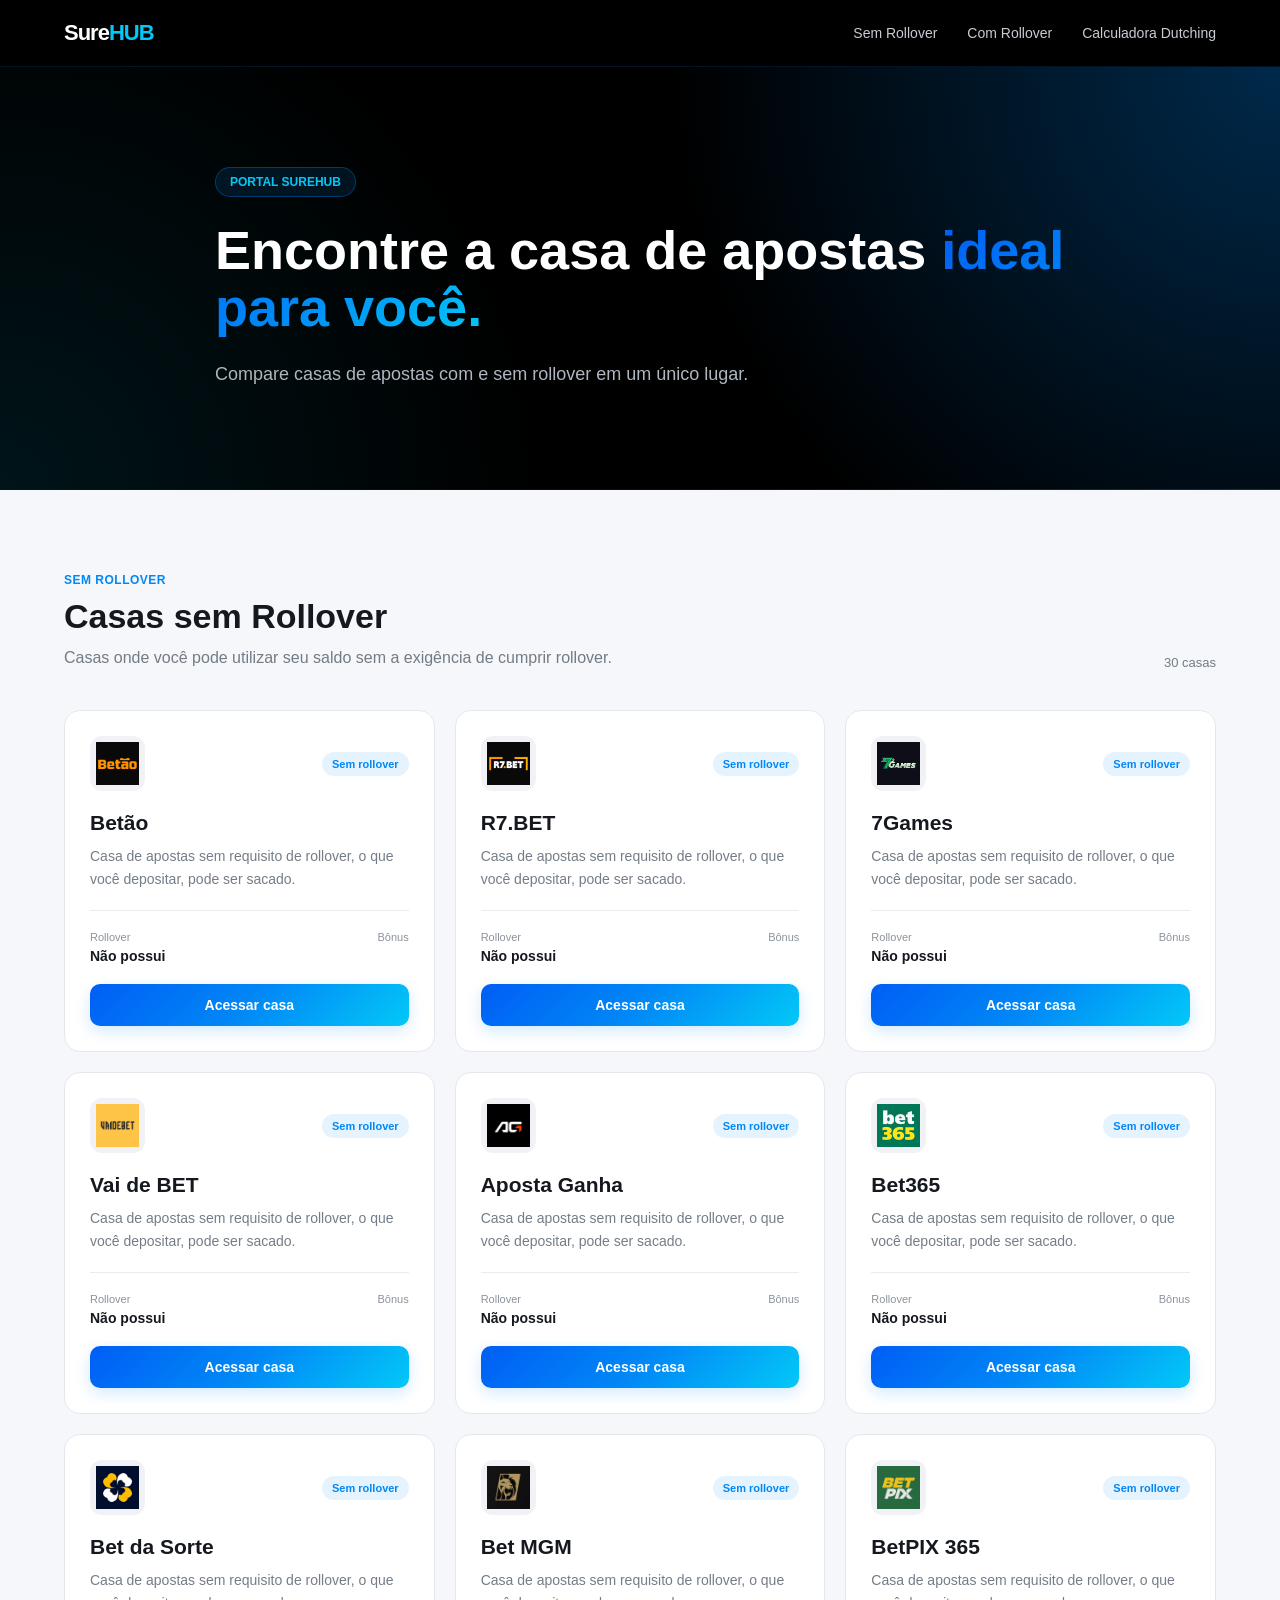
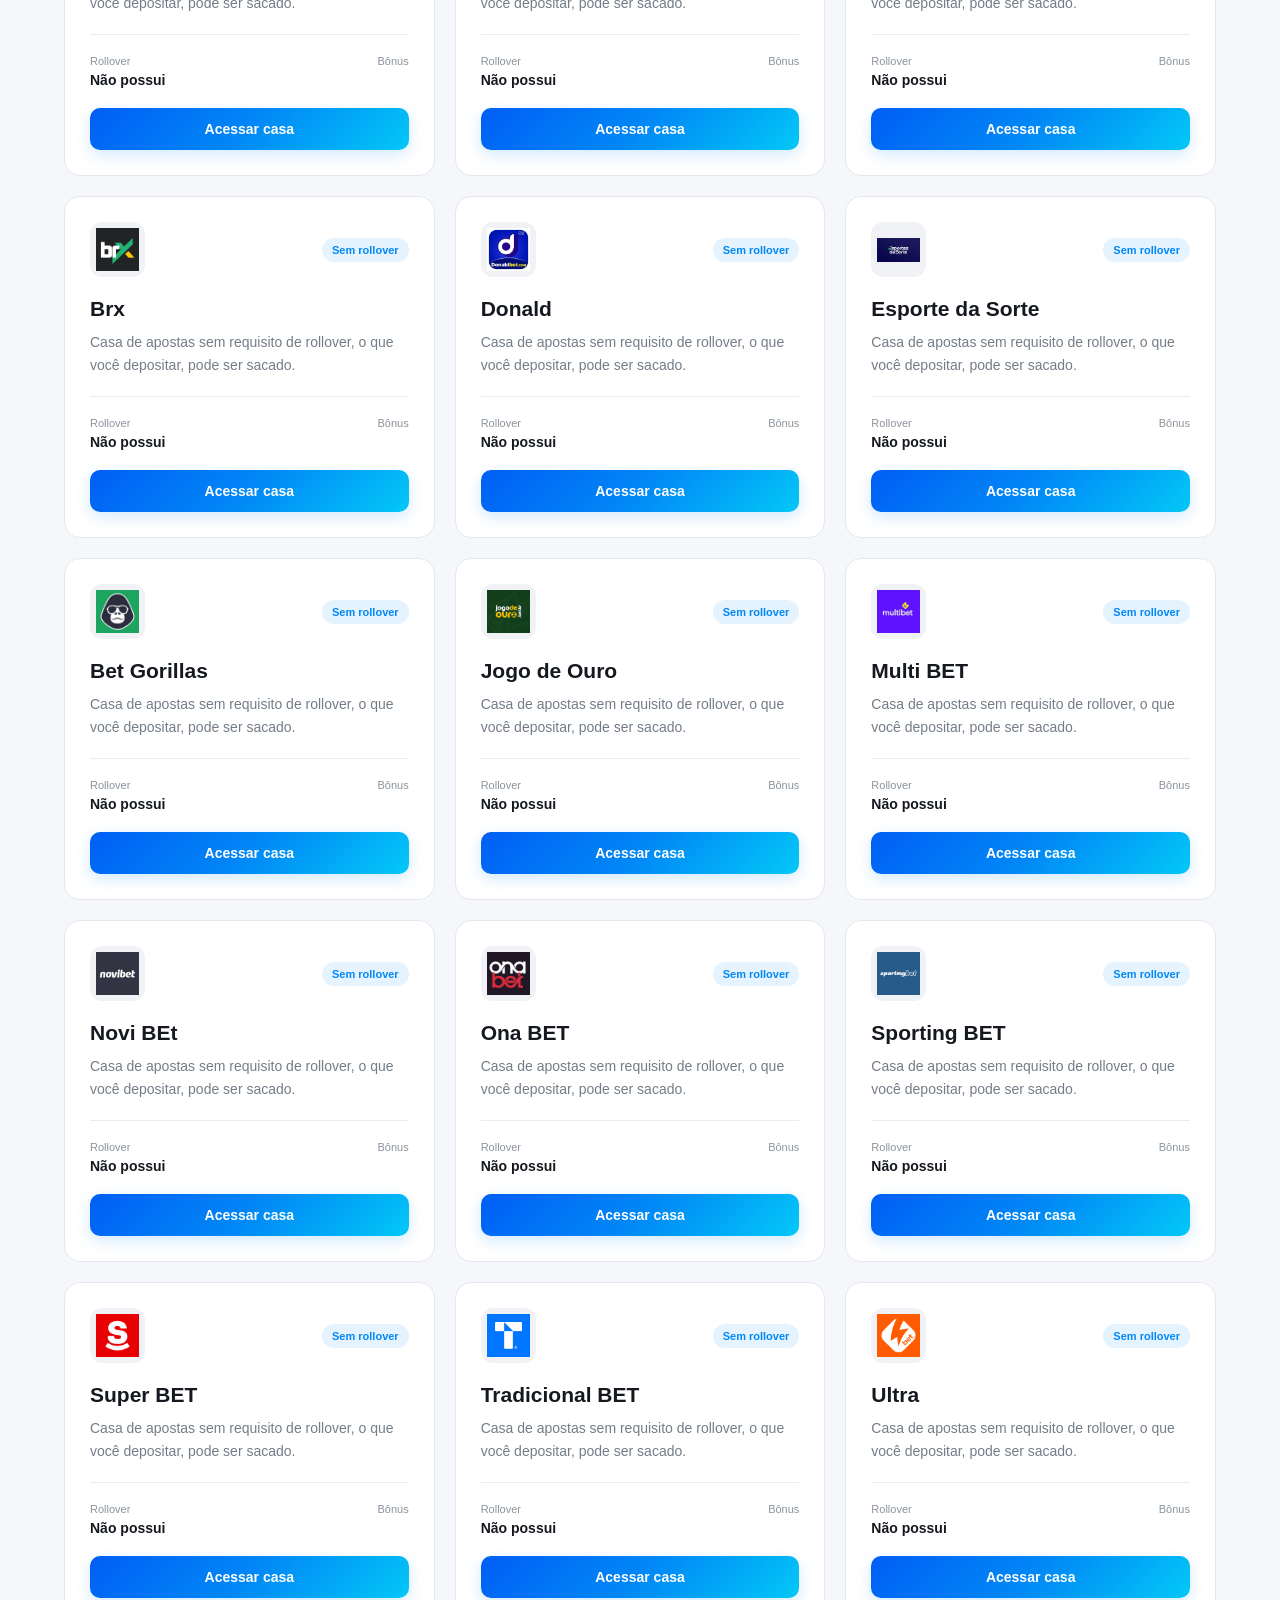
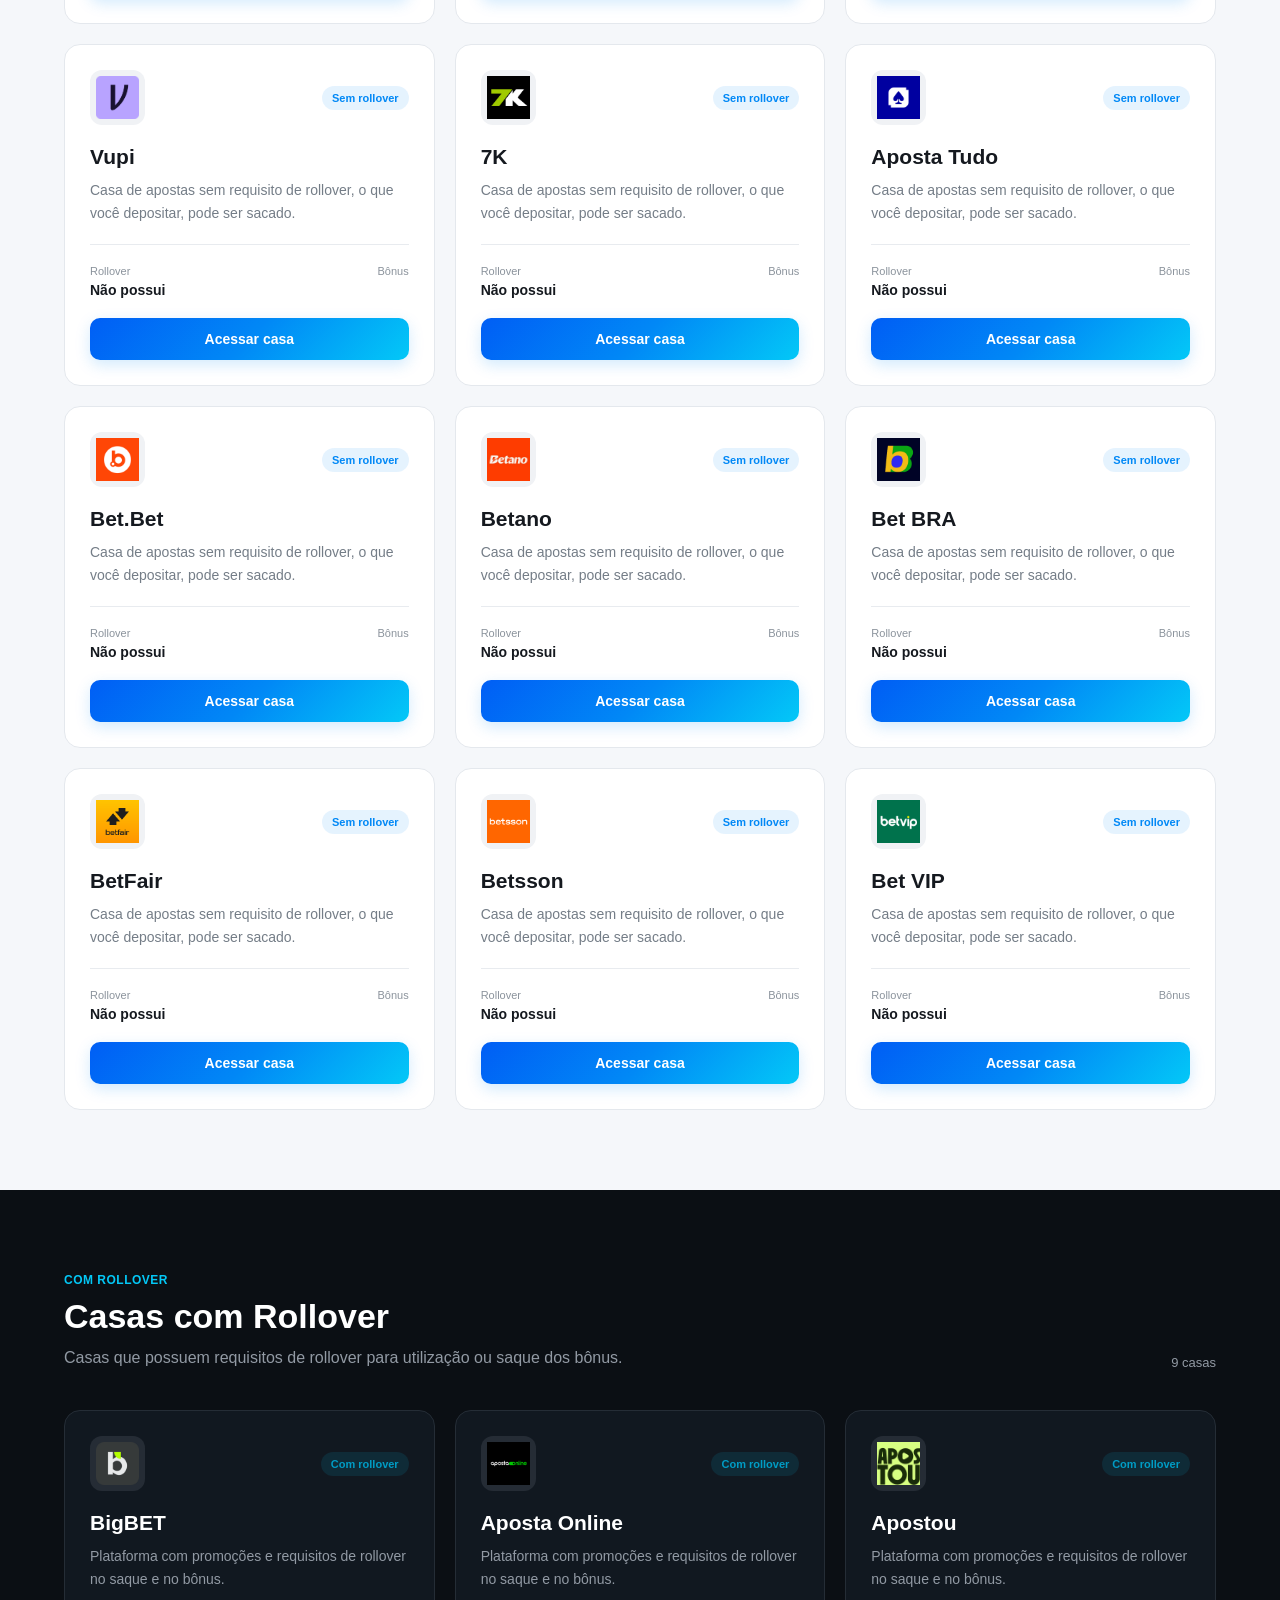
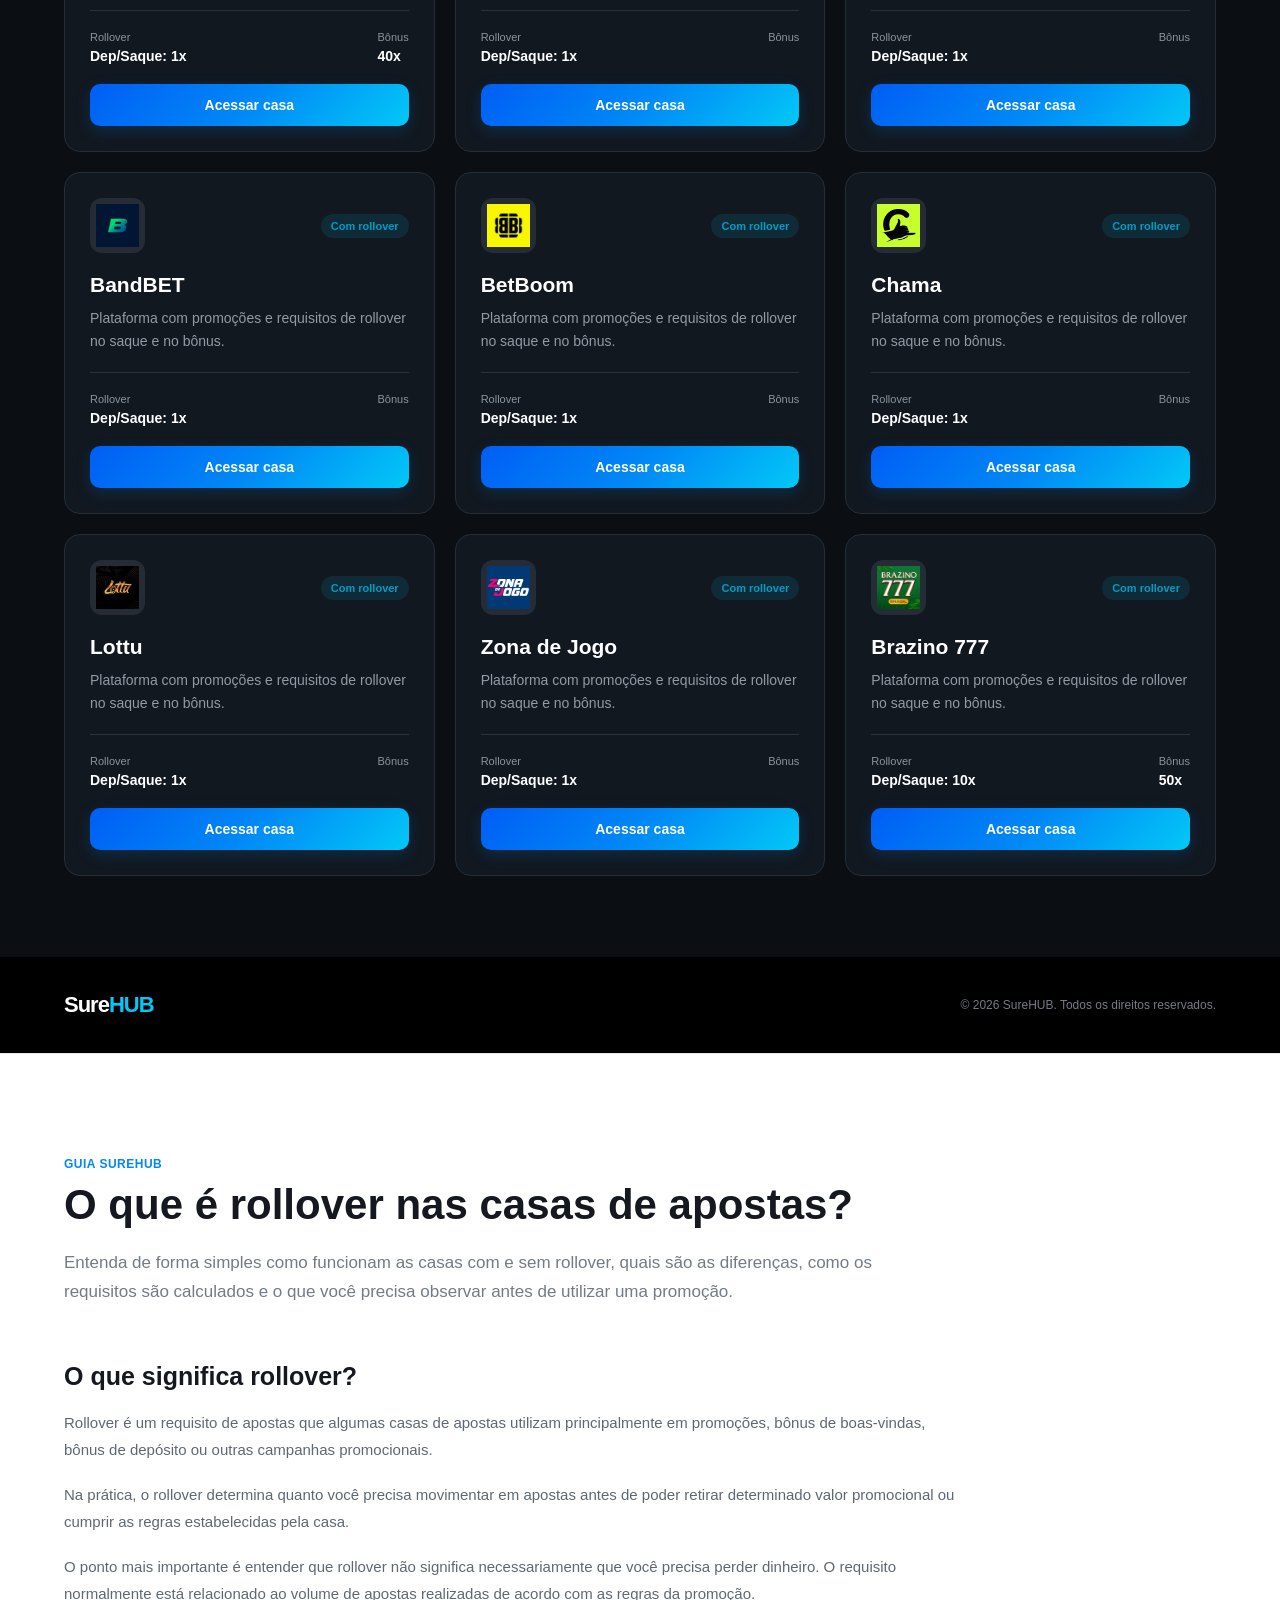
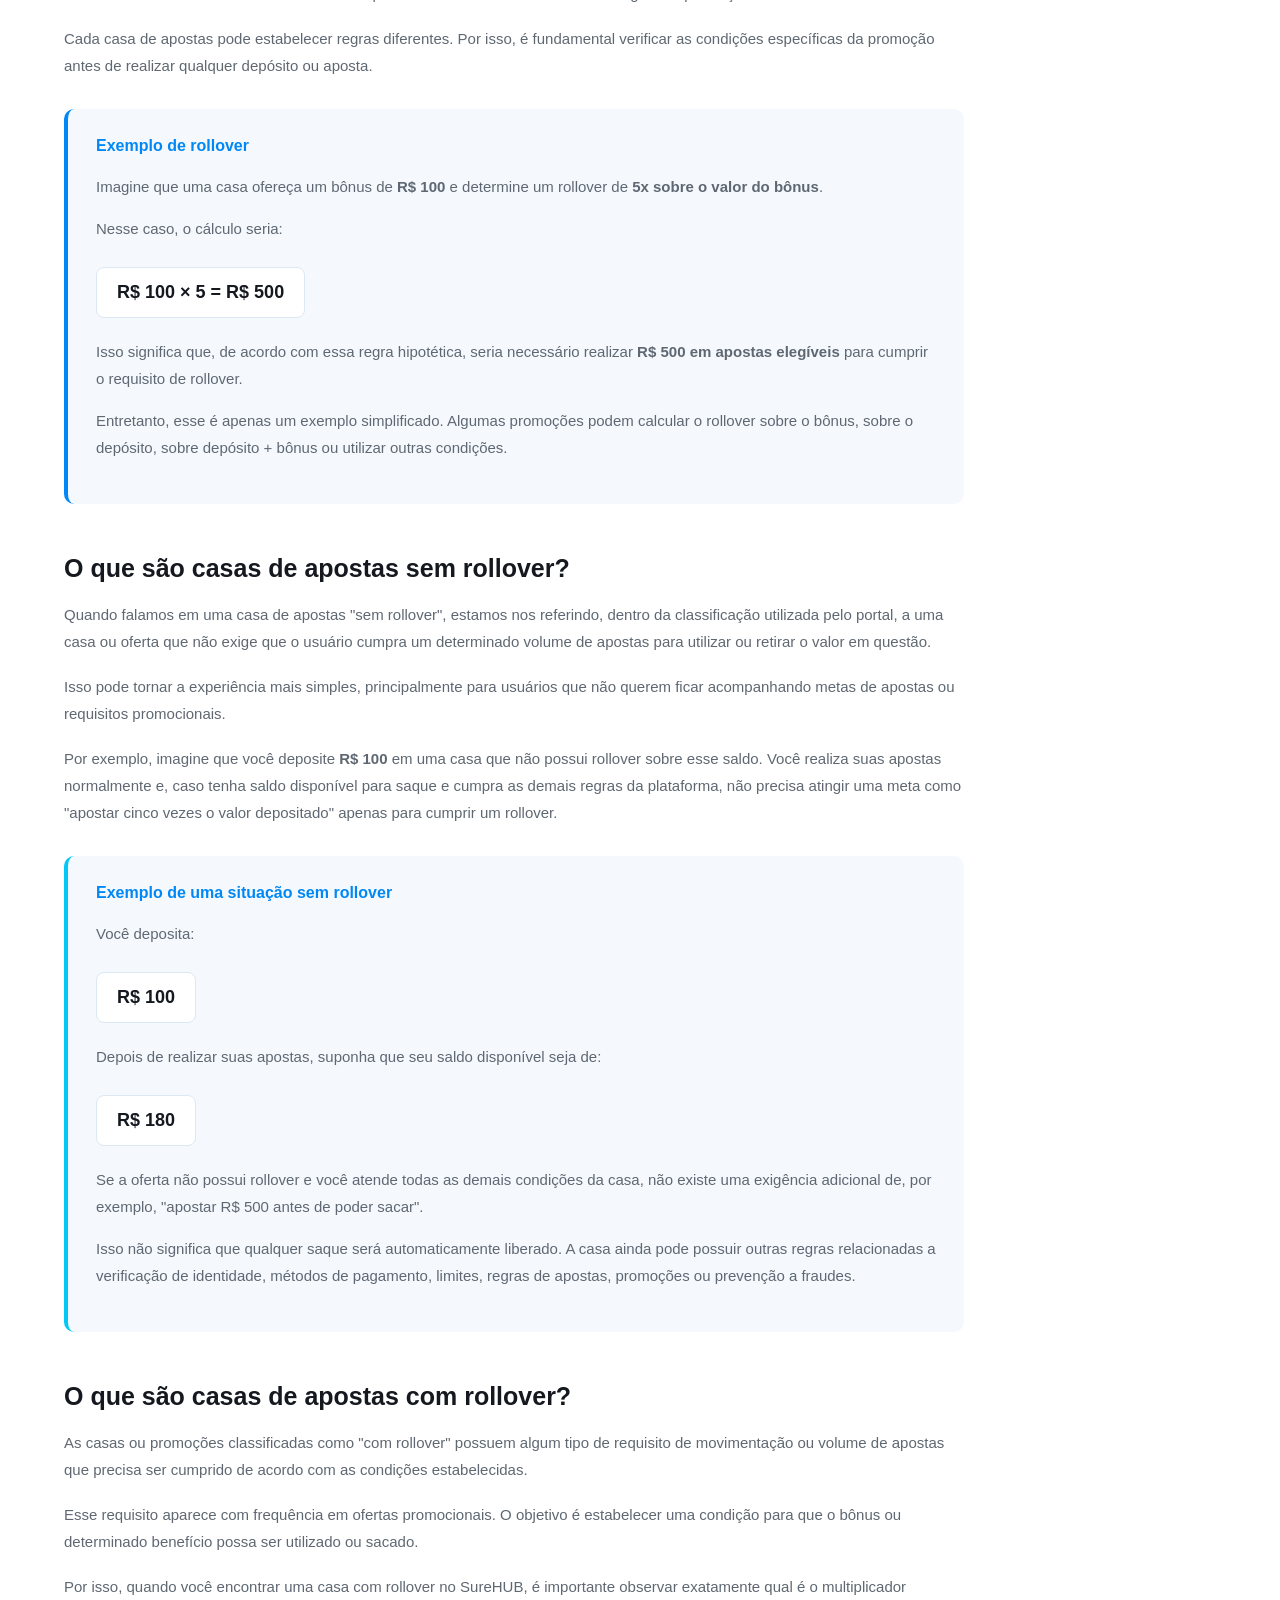
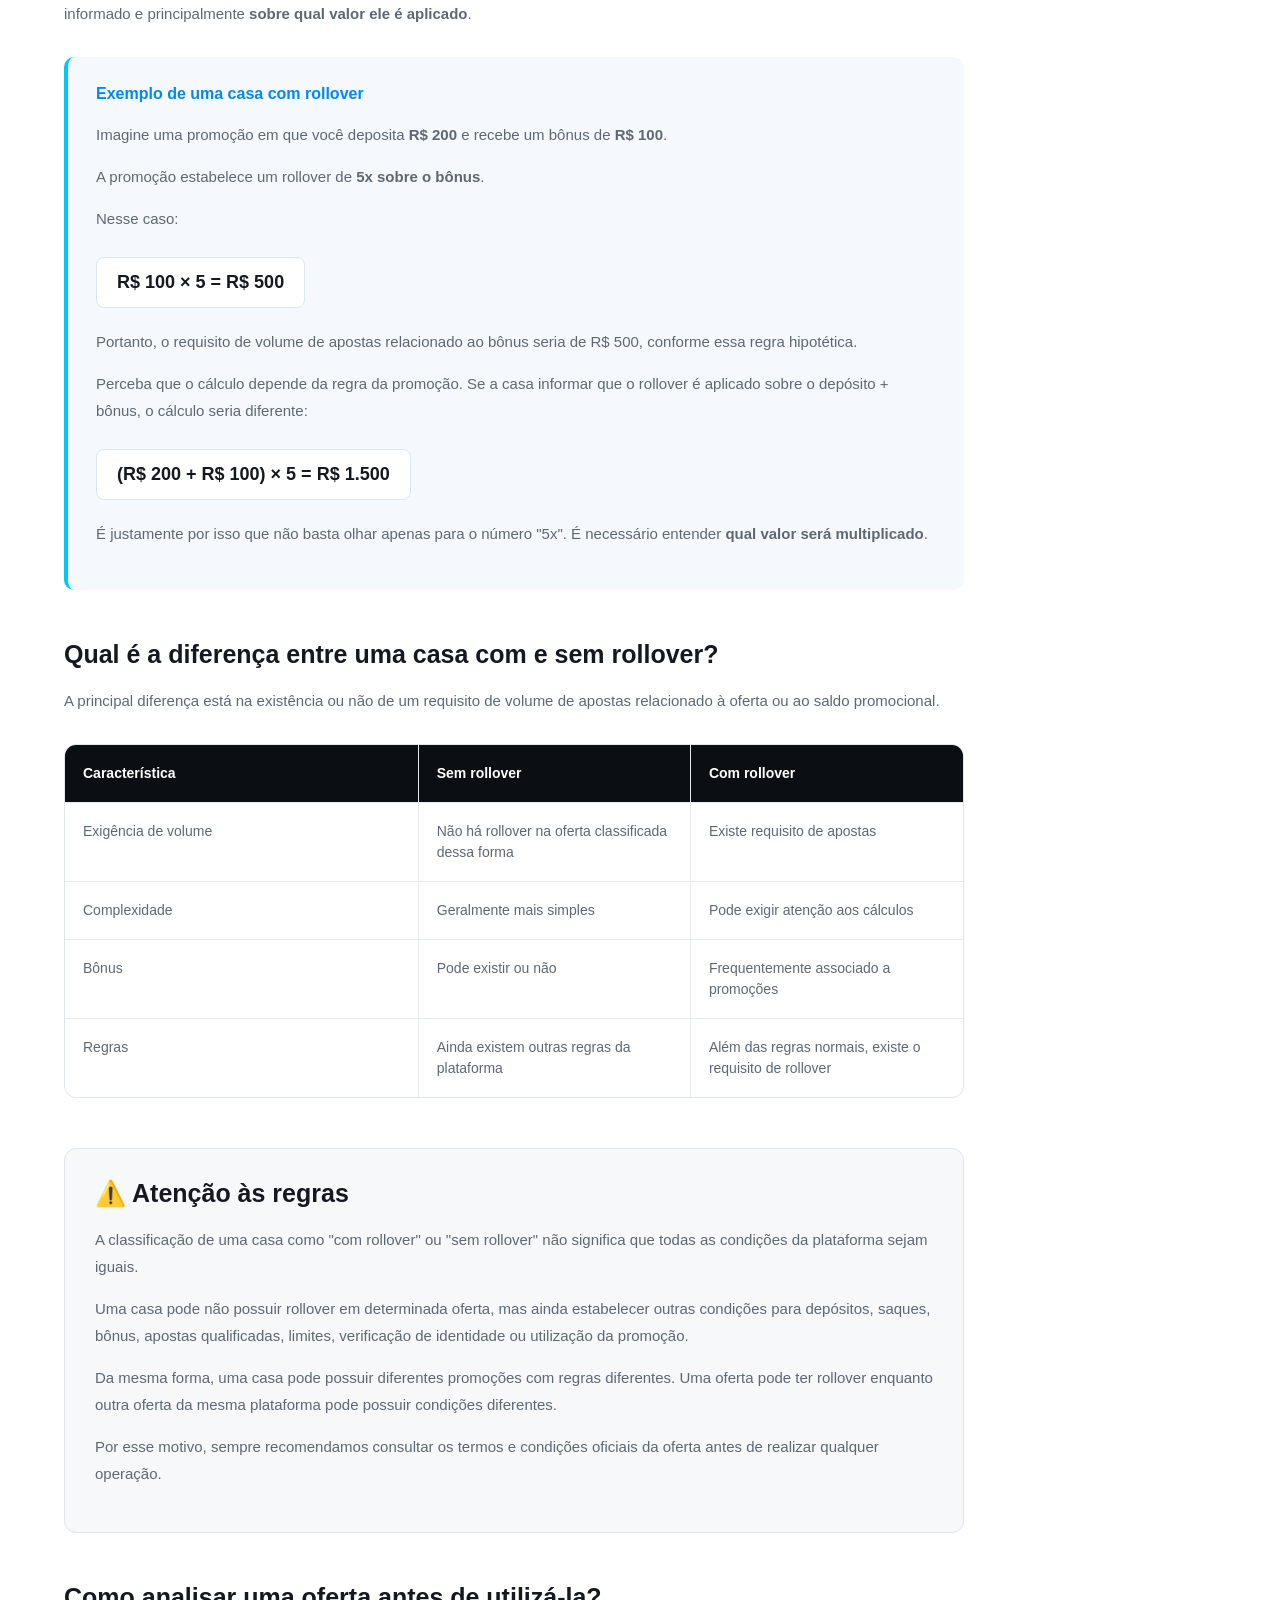
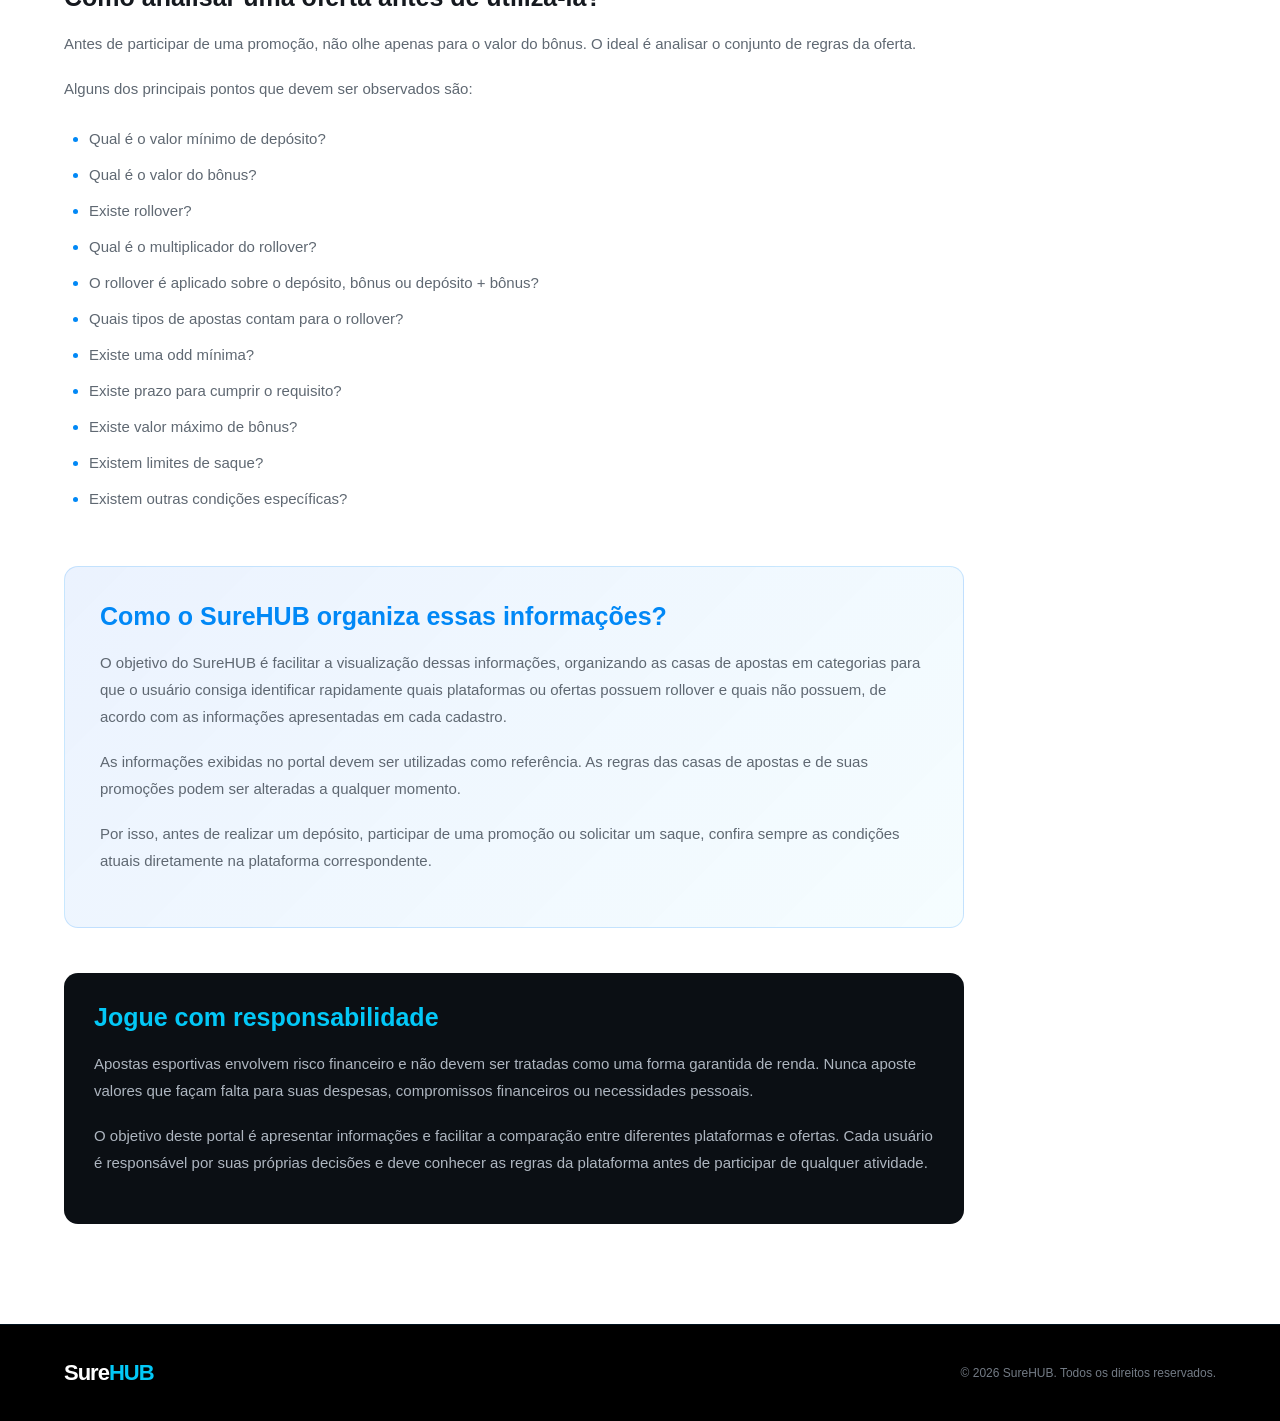
==== index.html @ d4a48bf5 "update" ====
<!DOCTYPE html>
<html lang="pt-BR">
<head>
    <meta charset="UTF-8">
    <meta name="viewport" content="width=device-width, initial-scale=1.0">
    <link rel="icon" href="favicon.png" type="image/png">


    <title>Portal SureHUB</title>

    <link rel="stylesheet" href="style.css">
</head>

<body>

    <!-- HEADER -->
    <header class="header">
        <div class="container header-content">

            <div class="logo">
                <span>Sure</span><strong>HUB</strong>
            </div>

            <nav>
                <a href="#sem-rollover">Sem Rollover</a>
                <a href="#com-rollover">Com Rollover</a>
                <a href="dutching.html" target="_blank" rel="noopener noreferrer">Calculadora Dutching</a>
            </nav>

        </div>
    </header>


    <!-- HERO -->
    <section class="hero">

        <div class="container hero-content">

            <span class="badge">PORTAL SUREHUB</span>

            <h1>
                Encontre a casa de apostas
                <span>ideal para você.</span>
            </h1>

            <p>
                Compare casas de apostas com e sem rollover
                em um único lugar.
            </p>

        </div>

    </section>


    <!-- SEM ROLLOVER -->
    <section class="section" id="sem-rollover">

        <div class="container">

            <div class="section-header">

                <div>
                    <span class="section-label green">
                        SEM ROLLOVER
                    </span>

                    <h2>Casas sem Rollover</h2>

                    <p>
                        Casas onde você pode utilizar seu saldo
                        sem a exigência de cumprir rollover.
                    </p>
                </div>

                <span class="counter" id="counter-sem">
                    0 casas
                </span>

            </div>


            <div class="cards" id="cards-sem-rollover">
                <!-- Os cards serão criados pelo JavaScript -->
            </div>

        </div>

    </section>


    <!-- COM ROLLOVER -->
    <section class="section section-dark" id="com-rollover">

        <div class="container">

            <div class="section-header">

                <div>
                    <span class="section-label orange">
                        COM ROLLOVER
                    </span>

                    <h2>Casas com Rollover</h2>

                    <p>
                        Casas que possuem requisitos de rollover
                        para utilização ou saque dos bônus.
                    </p>
                </div>

                <span class="counter" id="counter-com">
                    0 casas
                </span>

            </div>


            <div class="cards" id="cards-com-rollover">
                <!-- Os cards serão criados pelo JavaScript -->
            </div>

        </div>

    </section>


    <!-- FOOTER -->
    <footer>

        <div class="container footer-content">

            <div class="logo">
                <span>Sure</span><strong>HUB</strong>
            </div>

            <p>
                © 2026 SureHUB. Todos os direitos reservados.
            </p>

        </div>

    </footer>
    <!-- ========================================
     GUIA SOBRE ROLLOVER
======================================== -->

<section class="rollover-guide">

    <div class="container">

        <div class="guide-header">

            <span class="section-label guide-label">
                GUIA SUREHUB
            </span>

            <h2>
                O que é rollover nas casas de apostas?
            </h2>

            <p>
                Entenda de forma simples como funcionam as casas
                com e sem rollover, quais são as diferenças,
                como os requisitos são calculados e o que você
                precisa observar antes de utilizar uma promoção.
            </p>

        </div>


        <!-- O QUE É ROLLOVER -->

        <div class="guide-content">

            <h3>O que significa rollover?</h3>

            <p>
                Rollover é um requisito de apostas que algumas casas
                de apostas utilizam principalmente em promoções,
                bônus de boas-vindas, bônus de depósito ou outras
                campanhas promocionais.
            </p>

            <p>
                Na prática, o rollover determina quanto você precisa
                movimentar em apostas antes de poder retirar
                determinado valor promocional ou cumprir as regras
                estabelecidas pela casa.
            </p>

            <p>
                O ponto mais importante é entender que rollover não
                significa necessariamente que você precisa perder
                dinheiro. O requisito normalmente está relacionado
                ao volume de apostas realizadas de acordo com as
                regras da promoção.
            </p>

            <p>
                Cada casa de apostas pode estabelecer regras
                diferentes. Por isso, é fundamental verificar as
                condições específicas da promoção antes de realizar
                qualquer depósito ou aposta.
            </p>


            <!-- EXEMPLO -->

            <div class="example-box">

                <div class="example-title">
                    Exemplo de rollover
                </div>

                <p>
                    Imagine que uma casa ofereça um bônus de
                    <strong>R$ 100</strong> e determine um rollover
                    de <strong>5x sobre o valor do bônus</strong>.
                </p>

                <p>
                    Nesse caso, o cálculo seria:
                </p>

                <div class="calculation">
                    R$ 100 × 5 = <strong>R$ 500</strong>
                </div>

                <p>
                    Isso significa que, de acordo com essa regra
                    hipotética, seria necessário realizar
                    <strong>R$ 500 em apostas elegíveis</strong>
                    para cumprir o requisito de rollover.
                </p>

                <p>
                    Entretanto, esse é apenas um exemplo
                    simplificado. Algumas promoções podem calcular
                    o rollover sobre o bônus, sobre o depósito,
                    sobre depósito + bônus ou utilizar outras
                    condições.
                </p>

            </div>


            <!-- CASA SEM ROLLOVER -->

            <h3>
                O que são casas de apostas sem rollover?
            </h3>

            <p>
                Quando falamos em uma casa de apostas "sem
                rollover", estamos nos referindo, dentro da
                classificação utilizada pelo portal, a uma casa
                ou oferta que não exige que o usuário cumpra um
                determinado volume de apostas para utilizar ou
                retirar o valor em questão.
            </p>

            <p>
                Isso pode tornar a experiência mais simples,
                principalmente para usuários que não querem ficar
                acompanhando metas de apostas ou requisitos
                promocionais.
            </p>

            <p>
                Por exemplo, imagine que você deposite
                <strong>R$ 100</strong> em uma casa que não possui
                rollover sobre esse saldo. Você realiza suas
                apostas normalmente e, caso tenha saldo disponível
                para saque e cumpra as demais regras da plataforma,
                não precisa atingir uma meta como "apostar cinco
                vezes o valor depositado" apenas para cumprir um
                rollover.
            </p>


            <div class="example-box example-blue">

                <div class="example-title">
                    Exemplo de uma situação sem rollover
                </div>

                <p>
                    Você deposita:
                </p>

                <div class="calculation">
                    R$ 100
                </div>

                <p>
                    Depois de realizar suas apostas, suponha que seu
                    saldo disponível seja de:
                </p>

                <div class="calculation">
                    R$ 180
                </div>

                <p>
                    Se a oferta não possui rollover e você atende
                    todas as demais condições da casa, não existe
                    uma exigência adicional de, por exemplo,
                    "apostar R$ 500 antes de poder sacar".
                </p>

                <p>
                    Isso não significa que qualquer saque será
                    automaticamente liberado. A casa ainda pode
                    possuir outras regras relacionadas a
                    verificação de identidade, métodos de
                    pagamento, limites, regras de apostas,
                    promoções ou prevenção a fraudes.
                </p>

            </div>


            <!-- CASA COM ROLLOVER -->

            <h3>
                O que são casas de apostas com rollover?
            </h3>

            <p>
                As casas ou promoções classificadas como "com
                rollover" possuem algum tipo de requisito de
                movimentação ou volume de apostas que precisa ser
                cumprido de acordo com as condições estabelecidas.
            </p>

            <p>
                Esse requisito aparece com frequência em ofertas
                promocionais. O objetivo é estabelecer uma condição
                para que o bônus ou determinado benefício possa ser
                utilizado ou sacado.
            </p>

            <p>
                Por isso, quando você encontrar uma casa com
                rollover no SureHUB, é importante observar
                exatamente qual é o multiplicador informado e
                principalmente <strong>sobre qual valor ele é
                aplicado</strong>.
            </p>


            <div class="example-box example-blue">

                <div class="example-title">
                    Exemplo de uma casa com rollover
                </div>

                <p>
                    Imagine uma promoção em que você deposita
                    <strong>R$ 200</strong> e recebe um bônus de
                    <strong>R$ 100</strong>.
                </p>

                <p>
                    A promoção estabelece um rollover de
                    <strong>5x sobre o bônus</strong>.
                </p>

                <p>
                    Nesse caso:
                </p>

                <div class="calculation">
                    R$ 100 × 5 = <strong>R$ 500</strong>
                </div>

                <p>
                    Portanto, o requisito de volume de apostas
                    relacionado ao bônus seria de R$ 500, conforme
                    essa regra hipotética.
                </p>

                <p>
                    Perceba que o cálculo depende da regra da
                    promoção. Se a casa informar que o rollover é
                    aplicado sobre o depósito + bônus, o cálculo
                    seria diferente:
                </p>

                <div class="calculation">
                    (R$ 200 + R$ 100) × 5 =
                    <strong>R$ 1.500</strong>
                </div>

                <p>
                    É justamente por isso que não basta olhar apenas
                    para o número "5x". É necessário entender
                    <strong>qual valor será multiplicado</strong>.
                </p>

            </div>


            <!-- DIFERENÇA -->

            <h3>
                Qual é a diferença entre uma casa com e sem rollover?
            </h3>

            <p>
                A principal diferença está na existência ou não de
                um requisito de volume de apostas relacionado à
                oferta ou ao saldo promocional.
            </p>

            <div class="comparison-table">

                <div class="comparison-row comparison-head">

                    <div>
                        Característica
                    </div>

                    <div>
                        Sem rollover
                    </div>

                    <div>
                        Com rollover
                    </div>

                </div>


                <div class="comparison-row">

                    <div>
                        Exigência de volume
                    </div>

                    <div>
                        Não há rollover na oferta classificada
                        dessa forma
                    </div>

                    <div>
                        Existe requisito de apostas
                    </div>

                </div>


                <div class="comparison-row">

                    <div>
                        Complexidade
                    </div>

                    <div>
                        Geralmente mais simples
                    </div>

                    <div>
                        Pode exigir atenção aos cálculos
                    </div>

                </div>


                <div class="comparison-row">

                    <div>
                        Bônus
                    </div>

                    <div>
                        Pode existir ou não
                    </div>

                    <div>
                        Frequentemente associado a promoções
                    </div>

                </div>


                <div class="comparison-row">

                    <div>
                        Regras
                    </div>

                    <div>
                        Ainda existem outras regras da plataforma
                    </div>

                    <div>
                        Além das regras normais, existe o requisito
                        de rollover
                    </div>

                </div>

            </div>


            <!-- ATENÇÃO -->

            <div class="warning-box">

                <h3>
                    ⚠️ Atenção às regras
                </h3>

                <p>
                    A classificação de uma casa como "com rollover"
                    ou "sem rollover" não significa que todas as
                    condições da plataforma sejam iguais.
                </p>

                <p>
                    Uma casa pode não possuir rollover em
                    determinada oferta, mas ainda estabelecer
                    outras condições para depósitos, saques,
                    bônus, apostas qualificadas, limites,
                    verificação de identidade ou utilização da
                    promoção.
                </p>

                <p>
                    Da mesma forma, uma casa pode possuir diferentes
                    promoções com regras diferentes. Uma oferta pode
                    ter rollover enquanto outra oferta da mesma
                    plataforma pode possuir condições diferentes.
                </p>

                <p>
                    Por esse motivo, sempre recomendamos consultar
                    os termos e condições oficiais da oferta antes
                    de realizar qualquer operação.
                </p>

            </div>


            <!-- COMO ANALISAR -->

            <h3>
                Como analisar uma oferta antes de utilizá-la?
            </h3>

            <p>
                Antes de participar de uma promoção, não olhe apenas
                para o valor do bônus. O ideal é analisar o conjunto
                de regras da oferta.
            </p>

            <p>
                Alguns dos principais pontos que devem ser
                observados são:
            </p>

            <ul class="guide-list">

                <li>
                    Qual é o valor mínimo de depósito?
                </li>

                <li>
                    Qual é o valor do bônus?
                </li>

                <li>
                    Existe rollover?
                </li>

                <li>
                    Qual é o multiplicador do rollover?
                </li>

                <li>
                    O rollover é aplicado sobre o depósito, bônus
                    ou depósito + bônus?
                </li>

                <li>
                    Quais tipos de apostas contam para o rollover?
                </li>

                <li>
                    Existe uma odd mínima?
                </li>

                <li>
                    Existe prazo para cumprir o requisito?
                </li>

                <li>
                    Existe valor máximo de bônus?
                </li>

                <li>
                    Existem limites de saque?
                </li>

                <li>
                    Existem outras condições específicas?
                </li>

            </ul>


            <!-- SUREHUB -->

            <div class="surehub-note">

                <h3>
                    Como o SureHUB organiza essas informações?
                </h3>

                <p>
                    O objetivo do SureHUB é facilitar a visualização
                    dessas informações, organizando as casas de
                    apostas em categorias para que o usuário consiga
                    identificar rapidamente quais plataformas ou
                    ofertas possuem rollover e quais não possuem,
                    de acordo com as informações apresentadas em
                    cada cadastro.
                </p>

                <p>
                    As informações exibidas no portal devem ser
                    utilizadas como referência. As regras das casas
                    de apostas e de suas promoções podem ser
                    alteradas a qualquer momento.
                </p>

                <p>
                    Por isso, antes de realizar um depósito,
                    participar de uma promoção ou solicitar um
                    saque, confira sempre as condições atuais
                    diretamente na plataforma correspondente.
                </p>

            </div>


            <!-- RESPONSABILIDADE -->

            <div class="responsibility">

                <h3>
                    Jogue com responsabilidade
                </h3>

                <p>
                    Apostas esportivas envolvem risco financeiro e
                    não devem ser tratadas como uma forma garantida
                    de renda. Nunca aposte valores que façam falta
                    para suas despesas, compromissos financeiros ou
                    necessidades pessoais.
                </p>

                <p>
                    O objetivo deste portal é apresentar informações
                    e facilitar a comparação entre diferentes
                    plataformas e ofertas. Cada usuário é
                    responsável por suas próprias decisões e deve
                    conhecer as regras da plataforma antes de
                    participar de qualquer atividade.
                </p>

            </div>

        </div>

    </div>

</section>


    <script src="script.js"></script>

</body>
    <!-- FOOTER -->
    <footer>

        <div class="container footer-content">

            <div class="logo">
                <span>Sure</span><strong>HUB</strong>
            </div>

            <p>
                © 2026 SureHUB. Todos os direitos reservados.
            </p>

        </div>

    </footer>
</html>
---- style.css ----
/* ========================================
   SUREHUB
   IDENTIDADE VISUAL
======================================== */

:root {
    --preto: #000000;
    --preto-suave: #0B0F14;
    --preto-card: #111820;

    --azul: #0188F6;
    --azul-claro: #03C8F7;
    --azul-escuro: #005EF5;

    --branco: #FFFFFF;

    --cinza: #AEB6C0;
    --cinza-texto: #737B85;

    --fundo: #F5F7FA;
    --borda: #E4E8ED;
}


/* ========================================
   RESET
======================================== */

* {
    margin: 0;
    padding: 0;
    box-sizing: border-box;
}

html {
    scroll-behavior: smooth;
}

body {
    font-family: Arial, Helvetica, sans-serif;
    background: var(--fundo);
    color: #15191F;
}

a {
    text-decoration: none;
    color: inherit;
}


/* ========================================
   CONTAINER
======================================== */

.container {
    width: 90%;
    max-width: 1200px;
    margin: 0 auto;
}


/* ========================================
   HEADER
======================================== */

.header {
    background: var(--preto);
    color: var(--branco);

    padding: 20px 0;

    position: sticky;
    top: 0;

    z-index: 100;

    border-bottom: 1px solid rgba(1, 136, 246, 0.15);
}

.header-content {
    display: flex;

    align-items: center;

    justify-content: space-between;
}


/* ========================================
   LOGO SUREHUB
======================================== */

.logo {
    font-size: 22px;

    font-weight: 800;

    letter-spacing: -1px;
}

.logo span {
    color: var(--branco);
}

.logo strong {
    color: var(--azul-claro);
}


/* ========================================
   MENU
======================================== */

nav {
    display: flex;

    gap: 30px;
}

nav a {
    font-size: 14px;

    color: #C7CCD3;

    transition: 0.3s;
}

nav a:hover {
    color: var(--azul-claro);
}


/* ========================================
   HERO
======================================== */

.hero {
    background:

        radial-gradient(
            circle at top right,
            rgba(1, 136, 246, 0.30),
            transparent 45%
        ),

        radial-gradient(
            circle at bottom left,
            rgba(3, 200, 247, 0.10),
            transparent 40%
        ),

        var(--preto);

    color: var(--branco);

    padding: 100px 0;

    border-bottom:
        1px solid rgba(1, 136, 246, 0.12);
}

.hero-content {
    max-width: 850px;
}


/* ========================================
   BADGE
======================================== */

.badge {
    display: inline-block;

    padding: 7px 14px;

    border-radius: 50px;

    background:
        rgba(1, 136, 246, 0.12);

    border:
        1px solid rgba(1, 136, 246, 0.35);

    color: var(--azul-claro);

    font-size: 12px;

    font-weight: bold;

    margin-bottom: 25px;
}


/* ========================================
   HERO TÍTULO
======================================== */

.hero h1 {
    font-size: 54px;

    line-height: 1.05;

    margin-bottom: 25px;
}

.hero h1 span {

    background:

        linear-gradient(
            135deg,
            var(--azul-escuro),
            var(--azul),
            var(--azul-claro)
        );

    -webkit-background-clip: text;

    background-clip: text;

    color: transparent;
}


/* ========================================
   HERO TEXTO
======================================== */

.hero p {

    font-size: 18px;

    color: var(--cinza);

    max-width: 600px;

    line-height: 1.6;
}


/* ========================================
   SECTIONS
======================================== */

.section {

    padding: 80px 0;

    background: var(--fundo);
}

.section-dark {

    background: var(--preto-suave);

    color: var(--branco);
}


/* ========================================
   SECTION HEADER
======================================== */

.section-header {

    display: flex;

    align-items: flex-end;

    justify-content: space-between;

    gap: 30px;

    margin-bottom: 40px;
}


/* ========================================
   LABELS
======================================== */

.section-label {

    display: inline-block;

    font-size: 12px;

    font-weight: bold;

    margin-bottom: 10px;

    letter-spacing: 0.5px;
}


/* SEM ROLLOVER */

.section-label.green {

    color: var(--azul);
}


/* COM ROLLOVER */

.section-label.orange {

    color: var(--azul-claro);
}


/* ========================================
   TÍTULO DAS SEÇÕES
======================================== */

.section-header h2 {

    font-size: 34px;

    margin-bottom: 10px;
}

.section-header p {

    color: var(--cinza-texto);

    line-height: 1.5;
}

.section-dark .section-header p {

    color: #929AA4;
}


/* ========================================
   CONTADOR
======================================== */

.counter {

    font-size: 13px;

    color: var(--cinza-texto);

    white-space: nowrap;
}

.section-dark .counter {

    color: #929AA4;
}


/* ========================================
   CARDS
======================================== */

.cards {

    display: grid;

    grid-template-columns:
        repeat(3, 1fr);

    gap: 20px;
}


/* ========================================
   CARD
======================================== */

.card {

    background: var(--branco);

    border:
        1px solid var(--borda);

    border-radius: 16px;

    padding: 25px;

    transition: 0.3s;
}

.card:hover {

    transform:
        translateY(-5px);

    border-color:
        rgba(1, 136, 246, 0.35);

    box-shadow:

        0 15px 35px
        rgba(0, 0, 0, 0.08),

        0 0 0 1px
        rgba(1, 136, 246, 0.05);
}


/* ========================================
   CARD DARK
======================================== */

.section-dark .card {

    background:
        var(--preto-card);

    border-color:
        #252D36;

    color: var(--branco);
}

.section-dark .card:hover {

    border-color:
        rgba(3, 200, 247, 0.35);

    box-shadow:

        0 15px 35px
        rgba(0, 0, 0, 0.25),

        0 0 25px
        rgba(1, 136, 246, 0.08);
}


/* ========================================
   CARD TOP
======================================== */

.card-top {

    display: flex;

    align-items: center;

    justify-content: space-between;

    gap: 15px;

    margin-bottom: 20px;
}


/* ========================================
   LOGO DA CASA DE APOSTAS
======================================== */

.bookmaker-logo {

    width: 55px;

    height: 55px;

    min-width: 55px;

    display: flex;

    align-items: center;

    justify-content: center;

    background: #F0F2F5;

    border-radius: 12px;

    overflow: hidden;

    position: relative;

    flex-shrink: 0;
}


/* ========================================
   IMAGEM DA LOGO
======================================== */

.bookmaker-logo img {

    width: 100%;

    height: 100%;

    object-fit: contain;

    padding: 6px;

    display: block;

    transition:
        transform 0.3s ease;
}


/* ========================================
   LOGO - TEMA ESCURO
======================================== */

.section-dark .bookmaker-logo {

    background: #252C35;
}


/* ========================================
   EFEITO DA LOGO
======================================== */

.card:hover .bookmaker-logo img {

    transform:
        scale(1.07);
}


/* ========================================
   STATUS
======================================== */

.status {

    font-size: 11px;

    font-weight: bold;

    padding: 6px 10px;

    border-radius: 50px;

    white-space: nowrap;
}


/* SEM ROLLOVER */

.status-green {

    background:
        rgba(1, 136, 246, 0.10);

    color:
        var(--azul);
}


/* COM ROLLOVER */

.status-orange {

    background:
        rgba(3, 200, 247, 0.10);

    color:
        #009CC5;
}


/* ========================================
   CARD CONTENT
======================================== */

.card h3 {

    font-size: 21px;

    margin-bottom: 10px;
}

.card-description {

    color: #747D87;

    font-size: 14px;

    line-height: 1.6;

    min-height: 45px;
}

.section-dark .card-description {

    color: #929AA4;
}


/* ========================================
   CARD INFO
======================================== */

.card-info {

    margin-top: 20px;

    padding-top: 20px;

    border-top:
        1px solid #E8EBEF;

    display: flex;

    justify-content: space-between;

    gap: 20px;
}

.section-dark .card-info {

    border-color:
        #2A323B;
}


/* ========================================
   INFO ITEM
======================================== */

.info-item {

    display: flex;

    flex-direction: column;

    gap: 5px;
}

.info-label {

    font-size: 11px;

    color: #8B939C;
}

.info-value {

    font-size: 14px;

    font-weight: bold;
}


/* ========================================
   BOTÃO
======================================== */

.card-button {

    display: block;

    margin-top: 20px;

    width: 100%;

    padding: 13px;

    text-align: center;

    border-radius: 10px;

    background:

        linear-gradient(
            135deg,
            var(--azul-escuro),
            var(--azul),
            var(--azul-claro)
        );

    color: var(--branco);

    font-size: 14px;

    font-weight: bold;

    transition: 0.3s;

    box-shadow:

        0 5px 15px
        rgba(1, 136, 246, 0.18);
}

.card-button:hover {

    transform:
        translateY(-2px);

    box-shadow:

        0 8px 22px
        rgba(1, 136, 246, 0.30);
}


/* ========================================
   GUIA SOBRE ROLLOVER
======================================== */

.rollover-guide {

    background: var(--branco);

    padding: 100px 0;

    border-top:
        1px solid var(--borda);
}

.guide-header {

    max-width: 850px;

    margin-bottom: 55px;
}

.guide-label {

    color: var(--azul);
}

.guide-header h2 {

    font-size: 42px;

    line-height: 1.15;

    margin-bottom: 20px;
}

.guide-header p {

    font-size: 17px;

    color: var(--cinza-texto);

    line-height: 1.7;
}


/* ========================================
   GUIA - CONTEÚDO
======================================== */

.guide-content {

    max-width: 900px;
}

.guide-content h3 {

    font-size: 25px;

    margin-top: 50px;

    margin-bottom: 18px;

    color: #15191F;
}

.guide-content p {

    color: #5F6872;

    font-size: 15px;

    line-height: 1.8;

    margin-bottom: 18px;
}


/* ========================================
   CAIXAS DE EXEMPLO
======================================== */

.example-box {

    margin: 30px 0;

    padding: 28px;

    background: #F5F9FD;

    border-left:
        4px solid var(--azul);

    border-radius: 10px;
}

.example-box p {

    margin-bottom: 15px;
}

.example-title {

    color: var(--azul);

    font-size: 16px;

    font-weight: bold;

    margin-bottom: 18px;
}

.calculation {

    display: inline-block;

    margin: 10px 0 20px;

    padding: 14px 20px;

    background: var(--branco);

    border:
        1px solid #DCE8F3;

    border-radius: 8px;

    color: #15191F;

    font-size: 18px;

    font-weight: bold;
}

.example-blue {

    border-left-color:
        var(--azul-claro);
}


/* ========================================
   TABELA COMPARATIVA
======================================== */

.comparison-table {

    margin-top: 30px;

    border:
        1px solid #E1E6EB;

    border-radius: 12px;

    overflow: hidden;
}

.comparison-row {

    display: grid;

    grid-template-columns:
        1.3fr 1fr 1fr;

    border-bottom:
        1px solid #E6E9ED;
}

.comparison-row:last-child {

    border-bottom: none;
}

.comparison-row > div {

    padding: 18px;

    font-size: 14px;

    line-height: 1.5;

    color: #5F6872;
}

.comparison-row > div:not(:last-child) {

    border-right:
        1px solid #E6E9ED;
}


/* ========================================
   CABEÇALHO DA TABELA
======================================== */

.comparison-head {

    background:
        var(--preto-suave);
}

.comparison-head > div {

    color: var(--branco);

    font-weight: bold;
}


/* ========================================
   AVISO
======================================== */

.warning-box {

    margin-top: 50px;

    padding: 30px;

    background: #F7F8FA;

    border:
        1px solid #E1E5EA;

    border-radius: 12px;
}

.warning-box h3 {

    margin-top: 0;

    color: #15191F;
}

.warning-box p {

    margin-bottom: 15px;
}


/* ========================================
   LISTA
======================================== */

.guide-list {

    margin: 25px 0 35px;

    padding-left: 25px;
}

.guide-list li {

    margin-bottom: 12px;

    color: #5F6872;

    font-size: 15px;

    line-height: 1.6;
}

.guide-list li::marker {

    color: var(--azul);
}


/* ========================================
   BLOCO SUREHUB
======================================== */

.surehub-note {

    margin-top: 55px;

    padding: 35px;

    background:

        linear-gradient(
            135deg,
            rgba(0, 94, 245, 0.08),
            rgba(3, 200, 247, 0.04)
        );

    border:
        1px solid rgba(1, 136, 246, 0.18);

    border-radius: 14px;
}

.surehub-note h3 {

    margin-top: 0;

    color: var(--azul);
}


/* ========================================
   RESPONSABILIDADE
======================================== */

.responsibility {

    margin-top: 45px;

    padding: 30px;

    background:
        var(--preto-suave);

    border-radius: 14px;

    color: var(--branco);
}

.responsibility h3 {

    margin-top: 0;

    color: var(--azul-claro);
}

.responsibility p {

    color: var(--cinza);
}


/* ========================================
   FOOTER
======================================== */

footer {

    background:
        var(--preto);

    color: var(--branco);

    padding: 35px 0;

    border-top:
        1px solid rgba(1, 136, 246, 0.12);
}

.footer-content {

    display: flex;

    align-items: center;

    justify-content: space-between;
}

.footer-content p {

    font-size: 12px;

    color: #737B85;
}


/* ========================================
   RESPONSIVO - TABLET
======================================== */

@media (max-width: 900px) {

    .cards {

        grid-template-columns:
            repeat(2, 1fr);
    }

    .hero h1 {

        font-size: 44px;
    }

}


/* ========================================
   RESPONSIVO - CELULAR
======================================== */

@media (max-width: 650px) {

    nav {

        display: none;
    }


    .hero {

        padding: 70px 0;
    }


    .hero h1 {

        font-size: 38px;
    }


    .hero p {

        font-size: 16px;
    }


    .section {

        padding: 60px 0;
    }


    .section-header {

        align-items: flex-start;

        flex-direction: column;
    }


    .section-header h2 {

        font-size: 28px;
    }


    .cards {

        grid-template-columns: 1fr;
    }


    /* LOGOS NO CELULAR */

    .bookmaker-logo {

        width: 58px;

        height: 58px;

        min-width: 58px;
    }


    .bookmaker-logo img {

        padding: 6px;
    }


    /* GUIA */

    .rollover-guide {

        padding: 65px 0;
    }


    .guide-header h2 {

        font-size: 32px;
    }


    .guide-header p {

        font-size: 15px;
    }


    .guide-content h3 {

        font-size: 22px;
    }


    /* TABELA */

    .comparison-table {

        overflow-x: auto;
    }


    .comparison-row {

        min-width: 700px;
    }


    /* CAIXAS */

    .example-box,
    .warning-box,
    .surehub-note,
    .responsibility {

        padding: 22px;
    }


    /* FOOTER */

    .footer-content {

        flex-direction: column;

        gap: 20px;

        text-align: center;
    }

}
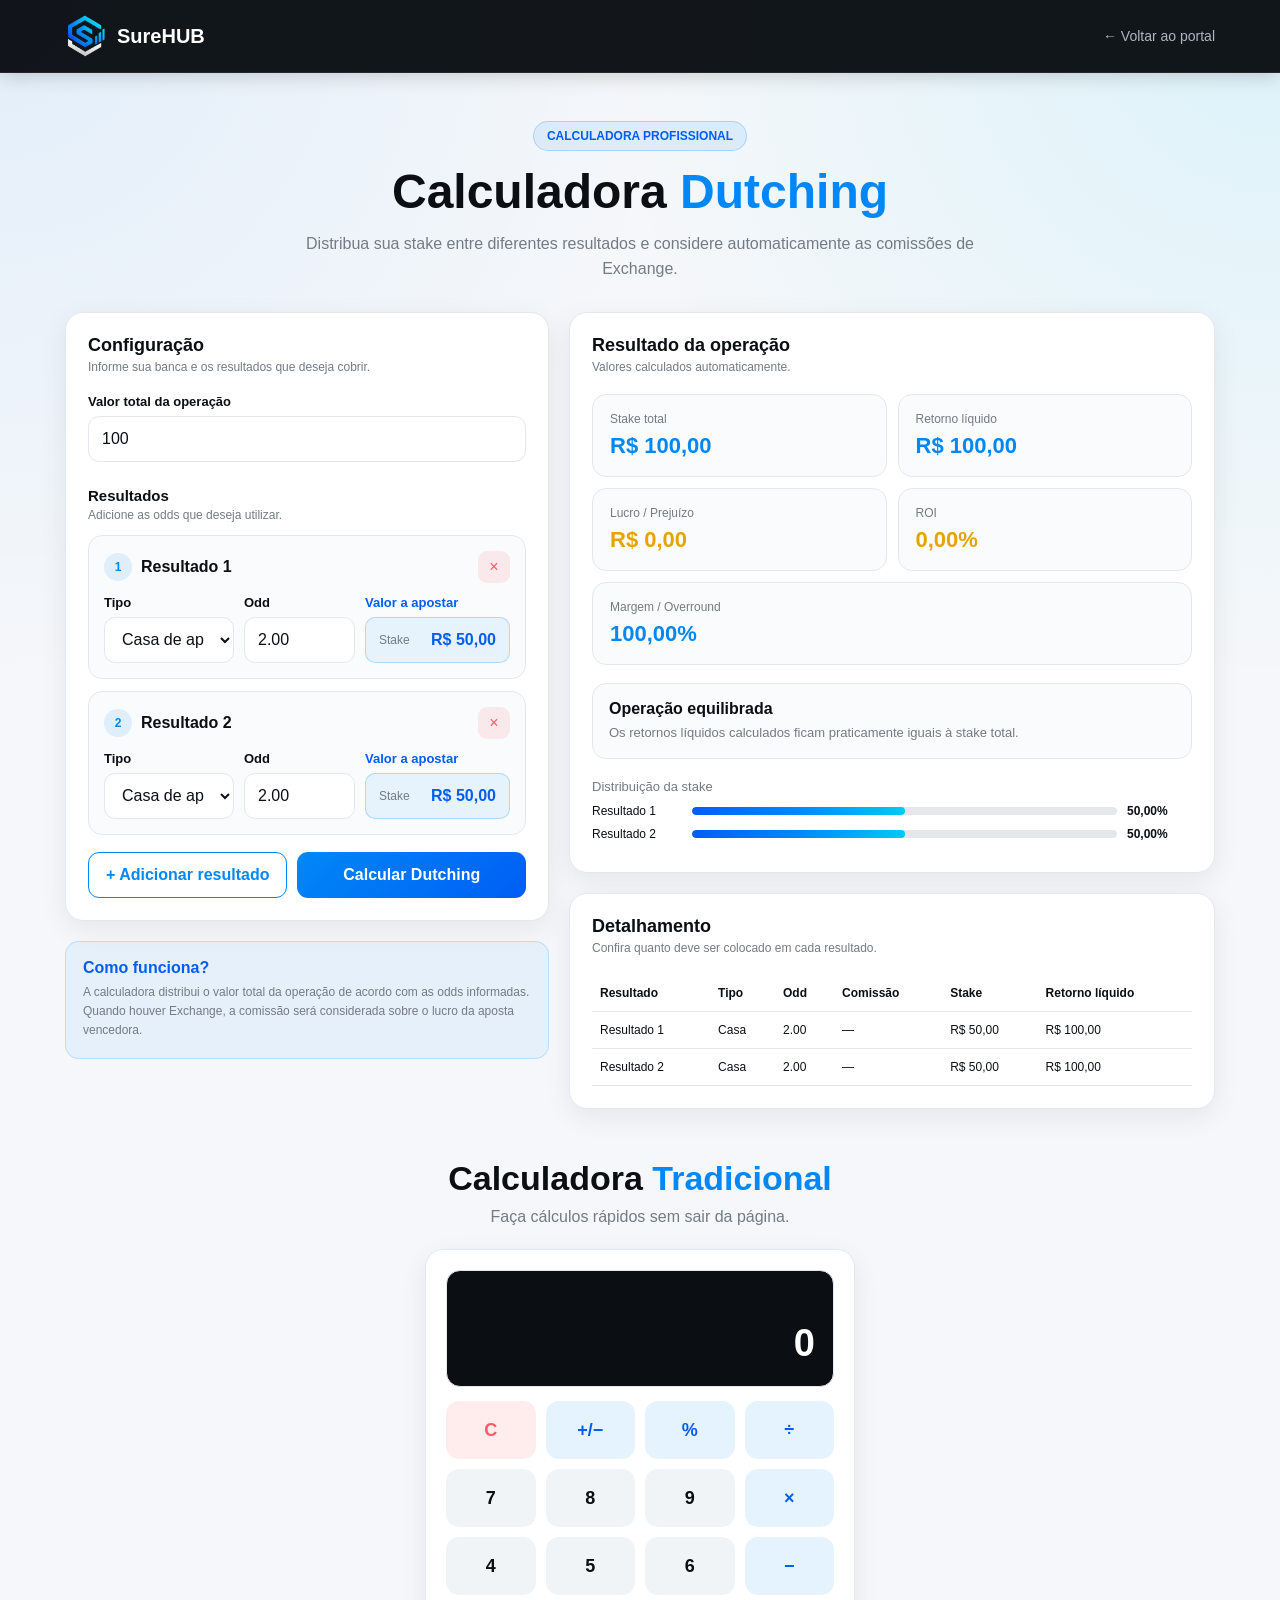
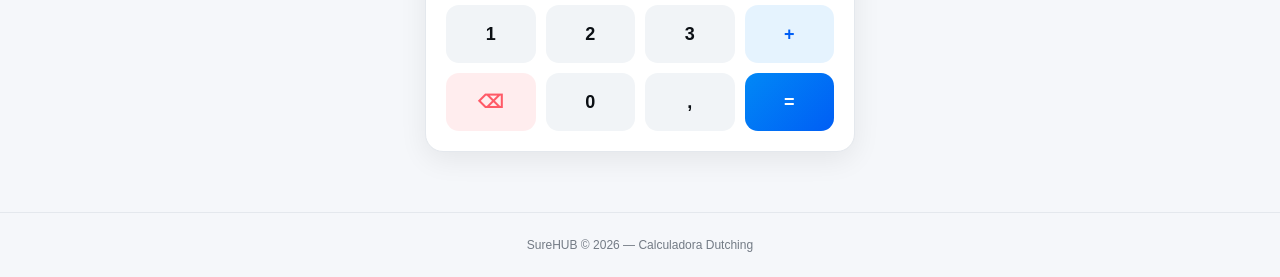
==== commit a3fef79f: "update" ====
--- a/index.html
+++ b/index.html
@@ -3,700 +3,2405 @@
 <head>
     <meta charset="UTF-8">
     <meta name="viewport" content="width=device-width, initial-scale=1.0">
-    <link rel="icon" href="favicon.png" type="image/png">
-
-
-    <title>Portal SureHUB</title>
-
-    <link rel="stylesheet" href="style.css">
+   <link rel="icon" href="favicon.png" type="image/png">
+    <title>Calculadora Dutching</title>
+
+    <meta
+        name="description"
+        content="Calculadora Dutching com suporte a Exchange, comissão, distribuição de stakes, retorno, lucro e ROI."
+    >
+
+    <style>
+        * {
+            margin: 0;
+            padding: 0;
+            box-sizing: border-box;
+        }
+
+:root {
+    --preto: #000000;
+    --preto-suave: #0B0F14;
+    --preto-card: #111820;
+
+    --azul: #0188F6;
+    --azul-claro: #03C8F7;
+    --azul-escuro: #005EF5;
+
+    --branco: #FFFFFF;
+
+    --cinza: #AEB6C0;
+    --cinza-texto: #737B85;
+
+    --fundo: #F5F7FA;
+    --borda: #E4E8ED;
+
+    /* Compatibilidade com os componentes originais da calculadora */
+    --bg: var(--fundo);
+    --text: var(--preto-suave);
+    --muted: var(--cinza-texto);
+    --primary: var(--azul);
+    --border: var(--borda);
+    --radius: 18px;
+}
+
+
+        body {
+            font-family: Arial, Helvetica, sans-serif;
+            background:
+                radial-gradient(circle at top right, rgba(34,197,94,0.10), transparent 30%),
+                radial-gradient(circle at top left, rgba(59,130,246,0.08), transparent 30%),
+                var(--bg);
+
+            color: var(--text);
+            min-height: 100vh;
+        }
+
+        button,
+        input,
+        select {
+            font: inherit;
+        }
+
+        .container {
+            width: min(1150px, calc(100% - 30px));
+            margin: auto;
+        }
+
+        /* HEADER */
+
+        header {
+            border-bottom: 1px solid var(--border);
+            background: rgba(7,17,31,0.92);
+        }
+
+        .header-content {
+            min-height: 72px;
+            display: flex;
+            align-items: center;
+            justify-content: space-between;
+            gap: 20px;
+        }
+
+        .logo {
+            display: flex;
+            align-items: center;
+            gap: 10px;
+            text-decoration: none;
+            color: white;
+            font-weight: 800;
+            font-size: 20px;
+        }
+
+       .logo img {
+    width: 42px;
+    height: 42px;
+    object-fit: contain;
+    display: block;
+}
+        .back-link {
+            color: var(--muted);
+            text-decoration: none;
+            font-size: 14px;
+            transition: .2s;
+        }
+
+        .back-link:hover {
+            color: white;
+        }
+
+        /* HERO */
+
+        .hero {
+            text-align: center;
+            padding: 48px 0 30px;
+        }
+
+        .hero-badge {
+            display: inline-flex;
+            padding: 7px 13px;
+            border: 1px solid rgba(34,197,94,.25);
+            background: rgba(34,197,94,.08);
+            color: #86efac;
+            border-radius: 999px;
+            font-size: 12px;
+            font-weight: 700;
+            margin-bottom: 15px;
+        }
+
+        .hero h1 {
+            font-size: clamp(30px, 5vw, 48px);
+            line-height: 1.1;
+            margin-bottom: 12px;
+        }
+
+        .hero h1 span {
+            color: var(--primary);
+        }
+
+        .hero p {
+            max-width: 680px;
+            margin: auto;
+            color: var(--muted);
+            line-height: 1.6;
+        }
+
+        /* LAYOUT */
+
+        .calculator-grid {
+            display: grid;
+            grid-template-columns: 1.05fr .95fr;
+            gap: 20px;
+            padding-bottom: 50px;
+        }
+
+        .card {
+            background: linear-gradient(
+                145deg,
+                rgba(16,31,51,.96),
+                rgba(11,23,40,.96)
+            );
+
+            border: 1px solid var(--border);
+            border-radius: var(--radius);
+            padding: 22px;
+        }
+
+        .card-title {
+            display: flex;
+            justify-content: space-between;
+            align-items: center;
+            gap: 15px;
+            margin-bottom: 20px;
+        }
+
+        .card-title h2 {
+            font-size: 18px;
+        }
+
+        .card-title p {
+            color: var(--muted);
+            font-size: 12px;
+            margin-top: 4px;
+        }
+
+        /* INPUTS */
+
+        .field {
+            margin-bottom: 17px;
+        }
+
+        label {
+            display: block;
+            font-size: 13px;
+            font-weight: 700;
+            margin-bottom: 7px;
+            color: #dbeafe;
+        }
+
+        input,
+        select {
+            width: 100%;
+            min-height: 46px;
+            border-radius: 11px;
+            border: 1px solid var(--border);
+            background: #091727;
+            color: white;
+            padding: 0 13px;
+            outline: none;
+            transition: .2s;
+        }
+
+        input:focus,
+        select:focus {
+            border-color: var(--primary);
+            box-shadow: 0 0 0 3px rgba(34,197,94,.10);
+        }
+
+        .main-stake {
+            font-size: 25px;
+            font-weight: 800;
+            color: white;
+        }
+
+        .results-list {
+            display: flex;
+            flex-direction: column;
+            gap: 12px;
+        }
+
+        .result-row {
+            padding: 15px;
+            border-radius: 14px;
+            background: rgba(255,255,255,.025);
+            border: 1px solid var(--border);
+        }
+
+        .result-top {
+            display: flex;
+            align-items: center;
+            justify-content: space-between;
+            gap: 10px;
+            margin-bottom: 12px;
+        }
+
+        .result-number {
+            display: flex;
+            align-items: center;
+            gap: 9px;
+            font-weight: 800;
+        }
+
+        .number-circle {
+            width: 28px;
+            height: 28px;
+            border-radius: 50%;
+            background: rgba(34,197,94,.12);
+            color: var(--primary);
+            display: flex;
+            align-items: center;
+            justify-content: center;
+            font-size: 12px;
+        }
+
+        .remove-btn {
+            border: 0;
+            background: rgba(239,68,68,.10);
+            color: #fca5a5;
+            width: 32px;
+            height: 32px;
+            border-radius: 9px;
+            cursor: pointer;
+        }
+
+        .result-fields {
+            display: grid;
+            grid-template-columns: 1fr 1fr;
+            gap: 10px;
+        }
+
+        .commission-field {
+            display: none;
+        }
+
+        .result-row.exchange .commission-field {
+            display: block;
+        }
+
+        .calculated-stake {
+            display: flex;
+            align-items: center;
+            justify-content: space-between;
+            gap: 10px;
+            margin-top: 8px;
+            padding: 9px 11px;
+            border: 1px solid rgba(1, 136, 246, 0.18);
+            border-radius: 10px;
+            background: rgba(1, 136, 246, 0.06);
+            color: var(--cinza-texto);
+            font-size: 12px;
+        }
+
+        .calculated-stake strong {
+            color: var(--azul-escuro);
+            font-size: 14px;
+            white-space: nowrap;
+        }
+
+        /* BUTTONS */
+
+        .buttons {
+            display: flex;
+            gap: 10px;
+            margin-top: 17px;
+        }
+
+        button {
+            border: 0;
+            cursor: pointer;
+        }
+
+        .btn {
+            min-height: 46px;
+            border-radius: 11px;
+            padding: 0 17px;
+            font-weight: 800;
+            transition: .2s;
+        }
+
+        .btn-primary {
+            background: var(--primary);
+            color: #031009;
+            flex: 1;
+        }
+
+        .btn-primary:hover {
+            background: #4ade80;
+            transform: translateY(-1px);
+        }
+
+        .btn-secondary {
+            background: rgba(255,255,255,.06);
+            color: white;
+            border: 1px solid var(--border);
+        }
+
+        .btn-secondary:hover {
+            background: rgba(255,255,255,.10);
+        }
+
+        /* SUMMARY */
+
+        .summary-grid {
+            display: grid;
+            grid-template-columns: 1fr 1fr;
+            gap: 11px;
+        }
+
+        .summary-box {
+            border-radius: 14px;
+            padding: 17px;
+            background: rgba(255,255,255,.035);
+            border: 1px solid var(--border);
+        }
+
+        .summary-box.full {
+            grid-column: 1 / -1;
+        }
+
+        .summary-label {
+            color: var(--muted);
+            font-size: 12px;
+            margin-bottom: 7px;
+        }
+
+        .summary-value {
+            font-size: 22px;
+            font-weight: 900;
+        }
+
+        .positive {
+            color: #4ade80;
+        }
+
+        .negative {
+            color: #f87171;
+        }
+
+        .neutral {
+            color: #facc15;
+        }
+
+        .distribution {
+            margin-top: 20px;
+        }
+
+        .distribution-title {
+            font-size: 13px;
+            color: var(--muted);
+            margin-bottom: 10px;
+        }
+
+        .distribution-row {
+            display: grid;
+            grid-template-columns: 90px 1fr 65px;
+            gap: 10px;
+            align-items: center;
+            margin-bottom: 9px;
+            font-size: 12px;
+        }
+
+        .bar {
+            height: 8px;
+            border-radius: 99px;
+            background: #07111f;
+            overflow: hidden;
+        }
+
+        .bar span {
+            display: block;
+            height: 100%;
+            background: var(--primary);
+            border-radius: inherit;
+        }
+
+        /* STATUS */
+
+        .status {
+            margin-top: 18px;
+            padding: 16px;
+            border-radius: 14px;
+            border: 1px solid var(--border);
+            background: rgba(255,255,255,.03);
+        }
+
+        .status-title {
+            font-weight: 800;
+            margin-bottom: 5px;
+        }
+
+        .status-text {
+            color: var(--muted);
+            font-size: 13px;
+            line-height: 1.5;
+        }
+
+        .status.profit {
+            border-color: rgba(34,197,94,.25);
+            background: rgba(34,197,94,.06);
+        }
+
+        .status.loss {
+            border-color: rgba(239,68,68,.25);
+            background: rgba(239,68,68,.06);
+        }
+
+        /* TABLE */
+
+        .table-wrapper {
+            overflow-x: auto;
+            margin-top: 20px;
+        }
+
+        table {
+            width: 100%;
+            border-collapse: collapse;
+            min-width: 600px;
+        }
+
+        th,
+        td {
+            text-align: left;
+            padding: 11px 8px;
+            border-bottom: 1px solid var(--border);
+            font-size: 12px;
+        }
+
+        th {
+            color: var(--muted);
+            font-weight: 700;
+        }
+
+        td {
+            color: #e2e8f0;
+        }
+
+        /* INFO */
+
+        .info {
+            margin-top: 20px;
+            padding: 17px;
+            border-radius: 14px;
+            background: rgba(59,130,246,.06);
+            border: 1px solid rgba(59,130,246,.15);
+        }
+
+        .info strong {
+            display: block;
+            margin-bottom: 6px;
+        }
+
+        .info p {
+            color: var(--muted);
+            font-size: 12px;
+            line-height: 1.6;
+        }
+
+        footer {
+            border-top: 1px solid var(--border);
+            padding: 25px 0;
+            color: var(--muted);
+            text-align: center;
+            font-size: 12px;
+        }
+
+        /* RESPONSIVE */
+
+        @media (max-width: 850px) {
+            .calculator-grid {
+                grid-template-columns: 1fr;
+            }
+        }
+
+        @media (max-width: 520px) {
+            .container {
+                width: min(100% - 20px, 1150px);
+            }
+
+            .header-content {
+                min-height: 62px;
+            }
+
+            .hero {
+                padding-top: 32px;
+            }
+
+            .card {
+                padding: 16px;
+            }
+
+            .result-fields {
+                grid-template-columns: 1fr;
+            }
+
+            .summary-grid {
+                grid-template-columns: 1fr;
+            }
+
+            .summary-box.full {
+                grid-column: auto;
+            }
+
+            .buttons {
+                flex-direction: column;
+            }
+
+            .distribution-row {
+                grid-template-columns: 72px 1fr 52px;
+            }
+        }
+        /* Tema oficial SureHUB — sobrescreve integralmente o tema anterior */
+        :root {
+            --verde: #20C997;
+            --vermelho: #FF5A67;
+            --amarelo: #E5A400;
+            --raio: 18px;
+            --sombra: 0 8px 28px rgba(11, 15, 20, 0.07);
+        }
+
+        body {
+            background:
+                radial-gradient(circle at top right, rgba(3, 200, 247, 0.10), transparent 30%),
+                radial-gradient(circle at top left, rgba(1, 136, 246, 0.08), transparent 30%),
+                var(--fundo);
+            color: var(--preto-suave);
+        }
+
+        header {
+            background: rgba(11, 15, 20, 0.97);
+            border-bottom: 1px solid rgba(255, 255, 255, 0.08);
+            box-shadow: 0 4px 18px rgba(0, 0, 0, 0.16);
+        }
+
+        .logo,
+        .logo span {
+            color: var(--branco);
+        }
+
+        .back-link {
+            color: var(--cinza);
+        }
+
+        .back-link:hover {
+            color: var(--azul-claro);
+        }
+
+        .hero-badge {
+            border-color: rgba(1, 136, 246, 0.25);
+            background: rgba(1, 136, 246, 0.09);
+            color: var(--azul-escuro);
+        }
+
+        .hero h1,
+        .card-title h2,
+        .status-title,
+        .result-number {
+            color: var(--preto-suave);
+        }
+
+        .hero h1 span {
+            color: var(--azul);
+        }
+
+        .hero p,
+        .card-title p,
+        .summary-label,
+        .distribution-title,
+        .status-text,
+        .info p,
+        footer {
+            color: var(--cinza-texto);
+        }
+
+        .card {
+            background: var(--branco);
+            border: 1px solid var(--borda);
+            border-radius: var(--raio);
+            box-shadow: var(--sombra);
+        }
+
+        label {
+            color: var(--preto-suave);
+        }
+
+        input,
+        select {
+            background: var(--branco);
+            border: 1px solid var(--borda);
+            color: var(--preto-suave);
+        }
+
+        input:focus,
+        select:focus {
+            border-color: var(--azul);
+            box-shadow: 0 0 0 3px rgba(1, 136, 246, 0.12);
+        }
+
+        .main-stake {
+            color: var(--preto-suave);
+        }
+
+        .result-row,
+        .summary-box,
+        .status {
+            background: #FAFBFC;
+            border: 1px solid var(--borda);
+        }
+
+        .number-circle {
+            background: rgba(1, 136, 246, 0.11);
+            color: var(--azul);
+        }
+
+        .remove-btn {
+            background: rgba(255, 90, 103, 0.11);
+            color: var(--vermelho);
+            transition: 0.2s;
+        }
+
+        .remove-btn:hover {
+            background: var(--vermelho);
+            color: var(--branco);
+        }
+
+        .btn-primary {
+            background: linear-gradient(135deg, var(--azul), var(--azul-escuro));
+            color: var(--branco);
+        }
+
+        .btn-primary:hover {
+            background: linear-gradient(135deg, var(--azul-claro), var(--azul));
+        }
+
+        .btn-secondary {
+            background: var(--branco);
+            color: var(--azul);
+            border-color: var(--azul);
+        }
+
+        .btn-secondary:hover {
+            background: rgba(1, 136, 246, 0.07);
+        }
+
+        .summary-value {
+            color: var(--azul);
+        }
+
+        .summary-value.positive {
+            color: var(--verde);
+        }
+
+        .summary-value.negative {
+            color: var(--vermelho);
+        }
+
+        .summary-value.neutral {
+            color: var(--amarelo);
+        }
+
+        .bar {
+            background: var(--borda);
+        }
+
+        .bar span {
+            background: linear-gradient(90deg, var(--azul-escuro), var(--azul), var(--azul-claro));
+        }
+
+        .status.profit {
+            border-color: rgba(32, 201, 151, 0.35);
+            background: rgba(32, 201, 151, 0.08);
+        }
+
+        .status.loss {
+            border-color: rgba(255, 90, 103, 0.35);
+            background: rgba(255, 90, 103, 0.08);
+        }
+
+        table {
+            background: var(--branco);
+            color: var(--preto-suave);
+        }
+
+        th,
+        td {
+            border-bottom: 1px solid var(--borda);
+        }
+
+        th,
+        td {
+            color: var(--preto-suave);
+        }
+
+        tbody tr:hover {
+            background: rgba(1, 136, 246, 0.04);
+        }
+
+        .info {
+            background: rgba(1, 136, 246, 0.06);
+            border-color: rgba(1, 136, 246, 0.18);
+        }
+
+        .info strong {
+            color: var(--azul-escuro);
+        }
+
+        footer {
+            border-top: 1px solid var(--borda);
+        }
+
+        /* Stake calculada ao lado da odd */
+        .result-fields {
+            grid-template-columns: minmax(130px, 1fr) minmax(110px, 1fr) minmax(145px, 1fr);
+            align-items: start;
+        }
+
+        .stake-field label {
+            color: var(--azul-escuro);
+        }
+
+        .calculated-stake {
+            min-height: 46px;
+            margin-top: 0;
+            padding: 0 13px;
+            background: rgba(1, 136, 246, 0.08);
+            border-color: rgba(1, 136, 246, 0.24);
+        }
+
+        .calculated-stake strong {
+            font-size: 16px;
+        }
+
+        .commission-field {
+            grid-column: 1 / -1;
+            max-width: calc((100% - 20px) / 3);
+        }
+
+        /* Calculadora tradicional */
+        .standard-calculator-section {
+            padding: 0 0 60px;
+        }
+
+        .standard-calculator-wrap {
+            max-width: 430px;
+            margin: 0 auto;
+        }
+
+        .standard-calculator-heading {
+            text-align: center;
+            margin-bottom: 20px;
+        }
+
+        .standard-calculator-heading h2 {
+            color: var(--preto-suave);
+            font-size: clamp(24px, 4vw, 34px);
+            margin-bottom: 7px;
+        }
+
+        .standard-calculator-heading h2 span {
+            color: var(--azul);
+        }
+
+        .standard-calculator-heading p {
+            color: var(--cinza-texto);
+            line-height: 1.5;
+        }
+
+        .standard-calculator {
+            padding: 20px;
+            background: var(--branco);
+            border: 1px solid var(--borda);
+            border-radius: var(--raio);
+            box-shadow: var(--sombra);
+        }
+
+        .standard-display {
+            width: 100%;
+            min-height: 92px;
+            margin-bottom: 14px;
+            padding: 18px;
+            border: 1px solid var(--borda);
+            border-radius: 14px;
+            background: var(--preto-suave);
+            color: var(--branco);
+            text-align: right;
+            line-height: 1.25;
+            overflow-x: auto;
+            white-space: nowrap;
+        }
+
+        .standard-expression {
+            min-height: 24px;
+            margin-bottom: 7px;
+            color: var(--cinza);
+            font-size: 16px;
+            font-weight: 600;
+        }
+
+        .standard-current-value {
+            min-height: 48px;
+            color: var(--branco);
+            font-size: clamp(28px, 7vw, 38px);
+            font-weight: 800;
+        }
+
+        .standard-buttons {
+            display: grid;
+            grid-template-columns: repeat(4, 1fr);
+            gap: 10px;
+        }
+
+        .calc-key {
+            min-height: 58px;
+            border-radius: 13px;
+            background: #F1F4F7;
+            color: var(--preto-suave);
+            font-size: 18px;
+            font-weight: 800;
+            transition: transform .15s, background .15s;
+        }
+
+        .calc-key:hover {
+            background: #E7ECF1;
+            transform: translateY(-1px);
+        }
+
+        .calc-key.operator {
+            background: rgba(1, 136, 246, 0.10);
+            color: var(--azul-escuro);
+        }
+
+        .calc-key.clear {
+            background: rgba(255, 90, 103, 0.11);
+            color: var(--vermelho);
+        }
+
+        .calc-key.equals {
+            background: linear-gradient(135deg, var(--azul), var(--azul-escuro));
+            color: var(--branco);
+        }
+
+        .calc-key.equals:hover {
+            background: linear-gradient(135deg, var(--azul-claro), var(--azul));
+        }
+
+        @media (max-width: 620px) {
+            .result-fields {
+                grid-template-columns: 1fr;
+            }
+
+            .commission-field {
+                grid-column: auto;
+                max-width: none;
+            }
+
+            .standard-calculator-section {
+                padding-bottom: 40px;
+            }
+
+            .standard-calculator {
+                padding: 14px;
+            }
+
+            .calc-key {
+                min-height: 54px;
+            }
+        }
+    </style>
 </head>
 
 <body>
 
-    <!-- HEADER -->
-    <header class="header">
-        <div class="container header-content">
-
-            <div class="logo">
-                <span>Sure</span><strong>HUB</strong>
+<header>
+    <div class="container header-content">
+
+<a href="index.html" class="logo">
+    <img src="favicon.png" alt="">
+    <span>SureHUB</span>
+</a>
+
+        <a href="index.html" class="back-link">
+            ← Voltar ao portal
+        </a>
+
+    </div>
+</header>
+
+
+<main>
+
+    <section class="hero">
+        <div class="container">
+
+            <div class="hero-badge">
+                CALCULADORA PROFISSIONAL
             </div>
 
-            <nav>
-                <a href="#sem-rollover">Sem Rollover</a>
-                <a href="#com-rollover">Com Rollover</a>
-                <a href="dutching.html" target="_blank" rel="noopener noreferrer">Calculadora Dutching</a>
-            </nav>
+            <h1>
+                Calculadora <span>Dutching</span>
+            </h1>
+
+            <p>
+                Distribua sua stake entre diferentes resultados e considere
+                automaticamente as comissões de Exchange.
+            </p>
 
         </div>
-    </header>
-
-
-    <!-- HERO -->
-    <section class="hero">
-
-        <div class="container hero-content">
-
-            <span class="badge">PORTAL SUREHUB</span>
-
-            <h1>
-                Encontre a casa de apostas
-                <span>ideal para você.</span>
-            </h1>
-
-            <p>
-                Compare casas de apostas com e sem rollover
-                em um único lugar.
-            </p>
+    </section>
+
+
+    <section class="container calculator-grid">
+
+        <!-- CONFIGURAÇÃO -->
+
+        <div>
+
+            <div class="card">
+
+                <div class="card-title">
+                    <div>
+                        <h2>Configuração</h2>
+                        <p>Informe sua banca e os resultados que deseja cobrir.</p>
+                    </div>
+                </div>
+
+
+                <div class="field">
+
+                    <label for="totalStake">
+                        Valor total da operação
+                    </label>
+
+                    <input
+                        type="number"
+                        id="totalStake"
+                        min="0"
+                        step="0.01"
+                        value="100"
+                        placeholder="Ex.: 100"
+                    >
+
+                </div>
+
+
+                <div class="card-title" style="margin-top:25px; margin-bottom:13px;">
+                    <div>
+                        <h2 style="font-size:15px;">
+                            Resultados
+                        </h2>
+
+                        <p>
+                            Adicione as odds que deseja utilizar.
+                        </p>
+                    </div>
+                </div>
+
+
+                <div id="resultsList" class="results-list"></div>
+
+
+                <div class="buttons">
+
+                    <button
+                        type="button"
+                        id="addResult"
+                        class="btn btn-secondary"
+                    >
+                        + Adicionar resultado
+                    </button>
+
+                    <button
+                        type="button"
+                        id="calculate"
+                        class="btn btn-primary"
+                    >
+                        Calcular Dutching
+                    </button>
+
+                </div>
+
+            </div>
+
+
+            <div class="info">
+
+                <strong>
+                    Como funciona?
+                </strong>
+
+                <p>
+                    A calculadora distribui o valor total da operação de acordo
+                    com as odds informadas. Quando houver Exchange, a comissão
+                    será considerada sobre o lucro da aposta vencedora.
+                </p>
+
+            </div>
 
         </div>
 
+
+        <!-- RESULTADOS -->
+
+        <div>
+
+            <div class="card">
+
+                <div class="card-title">
+
+                    <div>
+                        <h2>Resultado da operação</h2>
+                        <p>Valores calculados automaticamente.</p>
+                    </div>
+
+                </div>
+
+
+                <div class="summary-grid">
+
+                    <div class="summary-box">
+
+                        <div class="summary-label">
+                            Stake total
+                        </div>
+
+                        <div
+                            id="summaryStake"
+                            class="summary-value"
+                        >
+                            R$ 100,00
+                        </div>
+
+                    </div>
+
+
+                    <div class="summary-box">
+
+                        <div class="summary-label">
+                            Retorno líquido
+                        </div>
+
+                        <div
+                            id="summaryReturn"
+                            class="summary-value"
+                        >
+                            R$ 0,00
+                        </div>
+
+                    </div>
+
+
+                    <div class="summary-box">
+
+                        <div class="summary-label">
+                            Lucro / Prejuízo
+                        </div>
+
+                        <div
+                            id="summaryProfit"
+                            class="summary-value"
+                        >
+                            R$ 0,00
+                        </div>
+
+                    </div>
+
+
+                    <div class="summary-box">
+
+                        <div class="summary-label">
+                            ROI
+                        </div>
+
+                        <div
+                            id="summaryROI"
+                            class="summary-value"
+                        >
+                            0,00%
+                        </div>
+
+                    </div>
+
+
+                    <div class="summary-box full">
+
+                        <div class="summary-label">
+                            Margem / Overround
+                        </div>
+
+                        <div
+                            id="summaryMargin"
+                            class="summary-value"
+                        >
+                            0,00%
+                        </div>
+
+                    </div>
+
+                </div>
+
+
+                <div id="status" class="status">
+
+                    <div class="status-title">
+                        Aguardando cálculo
+                    </div>
+
+                    <div class="status-text">
+                        Informe pelo menos dois resultados válidos.
+                    </div>
+
+                </div>
+
+
+                <div class="distribution">
+
+                    <div class="distribution-title">
+                        Distribuição da stake
+                    </div>
+
+                    <div id="distributionList"></div>
+
+                </div>
+
+            </div>
+
+
+            <div class="card" style="margin-top:20px;">
+
+                <div class="card-title">
+
+                    <div>
+                        <h2>Detalhamento</h2>
+                        <p>
+                            Confira quanto deve ser colocado em cada resultado.
+                        </p>
+                    </div>
+
+                </div>
+
+
+                <div class="table-wrapper">
+
+                    <table>
+
+                        <thead>
+
+                            <tr>
+                                <th>Resultado</th>
+                                <th>Tipo</th>
+                                <th>Odd</th>
+                                <th>Comissão</th>
+                                <th>Stake</th>
+                                <th>Retorno líquido</th>
+                            </tr>
+
+                        </thead>
+
+                        <tbody id="detailsBody">
+
+                            <tr>
+                                <td colspan="6">
+                                    Nenhum cálculo realizado.
+                                </td>
+                            </tr>
+
+                        </tbody>
+
+                    </table>
+
+                </div>
+
+            </div>
+
+        </div>
+
     </section>
 
 
-    <!-- SEM ROLLOVER -->
-    <section class="section" id="sem-rollover">
-
-        <div class="container">
-
-            <div class="section-header">
+    <section class="standard-calculator-section">
+
+        <div class="container standard-calculator-wrap">
+
+            <div class="standard-calculator-heading">
+                <h2>Calculadora <span>Tradicional</span></h2>
+                <p>Faça cálculos rápidos sem sair da página.</p>
+            </div>
+
+            <div class="standard-calculator">
+
+                <div
+                    id="standardDisplay"
+                    class="standard-display"
+                    role="status"
+                    aria-live="polite"
+                >
+                    <div id="standardExpression" class="standard-expression"></div>
+                    <div id="standardCurrentValue" class="standard-current-value">0</div>
+                </div>
+
+                <div class="standard-buttons" id="standardButtons">
+                    <button type="button" class="calc-key clear" data-action="clear">C</button>
+                    <button type="button" class="calc-key operator" data-action="sign">+/−</button>
+                    <button type="button" class="calc-key operator" data-action="percent">%</button>
+                    <button type="button" class="calc-key operator" data-operator="/">÷</button>
+
+                    <button type="button" class="calc-key" data-value="7">7</button>
+                    <button type="button" class="calc-key" data-value="8">8</button>
+                    <button type="button" class="calc-key" data-value="9">9</button>
+                    <button type="button" class="calc-key operator" data-operator="*">×</button>
+
+                    <button type="button" class="calc-key" data-value="4">4</button>
+                    <button type="button" class="calc-key" data-value="5">5</button>
+                    <button type="button" class="calc-key" data-value="6">6</button>
+                    <button type="button" class="calc-key operator" data-operator="-">−</button>
+
+                    <button type="button" class="calc-key" data-value="1">1</button>
+                    <button type="button" class="calc-key" data-value="2">2</button>
+                    <button type="button" class="calc-key" data-value="3">3</button>
+                    <button type="button" class="calc-key operator" data-operator="+">+</button>
+
+                    <button type="button" class="calc-key clear" data-action="backspace">⌫</button>
+                    <button type="button" class="calc-key" data-value="0">0</button>
+                    <button type="button" class="calc-key" data-value=".">,</button>
+                    <button type="button" class="calc-key equals" data-action="equals">=</button>
+                </div>
+
+            </div>
+
+        </div>
+
+    </section>
+
+</main>
+
+
+<footer>
+
+    <div class="container">
+        SureHUB © 2026 — Calculadora Dutching
+    </div>
+
+</footer>
+
+
+<script>
+
+    const resultsList = document.getElementById("resultsList");
+    const addResultButton = document.getElementById("addResult");
+    const calculateButton = document.getElementById("calculate");
+
+    const totalStakeInput = document.getElementById("totalStake");
+
+    let resultCount = 0;
+
+
+    function money(value) {
+
+        return Number(value || 0).toLocaleString("pt-BR", {
+            style: "currency",
+            currency: "BRL"
+        });
+
+    }
+
+
+    function percent(value) {
+
+        return Number(value || 0).toLocaleString("pt-BR", {
+            minimumFractionDigits: 2,
+            maximumFractionDigits: 2
+        }) + "%";
+
+    }
+
+
+    function formatOddInput(event) {
+
+        const input = event.target;
+
+        const digits = input.value
+            .replace(/\D/g, "")
+            .slice(0, 8);
+
+
+        if (!digits) {
+            input.value = "";
+            calculate();
+            return;
+        }
+
+
+        input.value =
+            (Number(digits) / 100).toFixed(2);
+
+
+        calculate();
+
+    }
+
+
+    function createResult() {
+
+        resultCount++;
+
+        const row = document.createElement("div");
+
+        row.className = "result-row";
+
+        row.dataset.id = resultCount;
+
+
+        row.innerHTML = `
+
+            <div class="result-top">
+
+                <div class="result-number">
+
+                    <div class="number-circle">
+                        ${resultCount}
+                    </div>
+
+                    <span>
+                        Resultado ${resultCount}
+                    </span>
+
+                </div>
+
+
+                <button
+                    type="button"
+                    class="remove-btn"
+                    title="Remover resultado"
+                >
+                    ×
+                </button>
+
+            </div>
+
+
+            <div class="result-fields">
 
                 <div>
-                    <span class="section-label green">
-                        SEM ROLLOVER
-                    </span>
-
-                    <h2>Casas sem Rollover</h2>
-
-                    <p>
-                        Casas onde você pode utilizar seu saldo
-                        sem a exigência de cumprir rollover.
-                    </p>
+
+                    <label>
+                        Tipo
+                    </label>
+
+                    <select class="type">
+
+                        <option value="book">
+                            Casa de apostas
+                        </option>
+
+                        <option value="exchange">
+                            Exchange
+                        </option>
+
+                    </select>
+
                 </div>
 
-                <span class="counter" id="counter-sem">
-                    0 casas
+
+                <div>
+
+                    <label>
+                        Odd
+                    </label>
+
+                    <input
+                        class="odd"
+                        type="text"
+                        inputmode="numeric"
+                        autocomplete="off"
+                        maxlength="10"
+                        placeholder="Ex.: 2.00"
+                    >
+
+                </div>
+
+
+                <div class="stake-field">
+
+                    <label>
+                        Valor a apostar
+                    </label>
+
+                    <div class="calculated-stake">
+                        <span>Stake</span>
+                        <strong class="stake-value">R$ 0,00</strong>
+                    </div>
+
+                </div>
+
+
+                <div class="commission-field">
+
+                    <label>
+                        Comissão (%)
+                    </label>
+
+                    <input
+                        class="commission"
+                        type="number"
+                        min="0"
+                        max="100"
+                        step="0.01"
+                        value="5"
+                        placeholder="Ex.: 5"
+                    >
+
+                </div>
+
+            </div>
+        `;
+
+
+        const type = row.querySelector(".type");
+
+
+        type.addEventListener("change", () => {
+
+            row.classList.toggle(
+                "exchange",
+                type.value === "exchange"
+            );
+
+            calculate();
+
+        });
+
+
+        const oddInput = row.querySelector(".odd");
+
+
+        oddInput.addEventListener(
+            "input",
+            formatOddInput
+        );
+
+
+        oddInput.addEventListener(
+            "focus",
+            event => event.target.select()
+        );
+
+
+        row.querySelector(".commission").addEventListener(
+            "input",
+            calculate
+        );
+
+
+        row.querySelector(".remove-btn").addEventListener(
+            "click",
+            () => {
+
+                if (resultsList.children.length <= 2) {
+
+                    alert(
+                        "A calculadora precisa de pelo menos 2 resultados."
+                    );
+
+                    return;
+                }
+
+                row.remove();
+
+                renumberResults();
+
+                calculate();
+
+            }
+        );
+
+
+        resultsList.appendChild(row);
+
+        return row;
+
+    }
+
+
+    function renumberResults() {
+
+        const rows = [
+            ...resultsList.querySelectorAll(".result-row")
+        ];
+
+        rows.forEach((row, index) => {
+
+            const number = index + 1;
+
+            row.querySelector(".number-circle").textContent =
+                number;
+
+            row.querySelector(".result-number span").textContent =
+                `Resultado ${number}`;
+
+        });
+
+    }
+
+
+    function getResults() {
+
+        const rows = [
+            ...resultsList.querySelectorAll(".result-row")
+        ];
+
+
+        return rows.map((row, index) => {
+
+            const type =
+                row.querySelector(".type").value;
+
+            const odd =
+                parseFloat(row.querySelector(".odd").value);
+
+            const commission =
+                parseFloat(
+                    row.querySelector(".commission").value
+                ) || 0;
+
+
+            return {
+
+                index: index + 1,
+
+                type,
+
+                odd,
+
+                commission:
+                    type === "exchange"
+                        ? commission
+                        : 0
+
+            };
+
+        });
+
+    }
+
+
+    function calculate() {
+
+        const totalStake =
+            parseFloat(totalStakeInput.value);
+
+
+        const results = getResults();
+
+
+        const validResults = results.filter(
+            result =>
+                Number.isFinite(result.odd) &&
+                result.odd > 1
+        );
+
+
+        if (
+            !Number.isFinite(totalStake) ||
+            totalStake <= 0 ||
+            validResults.length < 2
+        ) {
+
+            resetSummary();
+
+            return;
+
+        }
+
+
+        /*
+         * Para cada resultado calculamos um
+         * "retorno efetivo" considerando a comissão
+         * do Exchange.
+         *
+         * Casa tradicional:
+         *
+         * retorno = odd
+         *
+         * Exchange:
+         *
+         * lucro líquido = (odd - 1) × (1 - comissão)
+         *
+         * retorno total = 1 + lucro líquido
+         */
+
+        validResults.forEach(result => {
+
+            const commissionRate =
+                result.commission / 100;
+
+            result.effectiveReturn =
+                result.type === "exchange"
+
+                    ? 1 +
+                      ((result.odd - 1) *
+                      (1 - commissionRate))
+
+                    : result.odd;
+
+        });
+
+
+        /*
+         * Dutching:
+         *
+         * Stake_i =
+         * totalStake / effectiveReturn_i
+         * dividido pela soma dos inversos
+         */
+
+        const inverseSum =
+            validResults.reduce(
+                (sum, result) =>
+                    sum + (1 / result.effectiveReturn),
+                0
+            );
+
+
+        validResults.forEach(result => {
+
+            result.stake =
+                totalStake *
+                (1 / result.effectiveReturn) /
+                inverseSum;
+
+
+            if (result.type === "exchange") {
+
+                const grossProfit =
+                    result.stake *
+                    (result.odd - 1);
+
+                const commissionValue =
+                    grossProfit *
+                    (result.commission / 100);
+
+                result.netProfit =
+                    grossProfit -
+                    commissionValue;
+
+                result.netReturn =
+                    result.stake +
+                    result.netProfit;
+
+            } else {
+
+                result.netReturn =
+                    result.stake *
+                    result.odd;
+
+                result.netProfit =
+                    result.netReturn -
+                    result.stake;
+
+            }
+
+        });
+
+
+        /*
+         * Para um Dutching perfeito, os retornos
+         * líquidos são iguais.
+         */
+
+        const returns =
+            validResults.map(
+                result => result.netReturn
+            );
+
+
+        const averageReturn =
+            returns.reduce(
+                (a, b) => a + b,
+                0
+            ) / returns.length;
+
+
+        const profit =
+            averageReturn - totalStake;
+
+
+        const roi =
+            (profit / totalStake) * 100;
+
+
+        /*
+         * Overround tradicional baseado nas odds.
+         */
+
+        const overround =
+            validResults.reduce(
+                (sum, result) =>
+                    sum + (1 / result.odd),
+                0
+            ) * 100;
+
+
+        updateSummary(
+            totalStake,
+            averageReturn,
+            profit,
+            roi,
+            overround
+        );
+
+
+        updateDistribution(
+            validResults,
+            totalStake
+        );
+
+
+        updateInlineStakes(
+            validResults
+        );
+
+
+        updateTable(
+            validResults
+        );
+
+    }
+
+
+    function updateInlineStakes(results) {
+
+        const rows = [
+            ...resultsList.querySelectorAll(".result-row")
+        ];
+
+        rows.forEach(row => {
+            row.querySelector(".stake-value").textContent = money(0);
+        });
+
+        results.forEach(result => {
+            const row = rows[result.index - 1];
+
+            if (row) {
+                row.querySelector(".stake-value").textContent =
+                    money(result.stake);
+            }
+        });
+
+    }
+
+
+    function updateSummary(
+        totalStake,
+        returnValue,
+        profit,
+        roi,
+        margin
+    ) {
+
+        document.getElementById(
+            "summaryStake"
+        ).textContent = money(totalStake);
+
+
+        document.getElementById(
+            "summaryReturn"
+        ).textContent = money(returnValue);
+
+
+        const profitElement =
+            document.getElementById("summaryProfit");
+
+
+        profitElement.textContent =
+            money(profit);
+
+
+        profitElement.className =
+            "summary-value " +
+            (
+                profit > 0.005
+                    ? "positive"
+                    : profit < -0.005
+                        ? "negative"
+                        : "neutral"
+            );
+
+
+        const roiElement =
+            document.getElementById("summaryROI");
+
+
+        roiElement.textContent =
+            percent(roi);
+
+
+        roiElement.className =
+            "summary-value " +
+            (
+                roi > 0.005
+                    ? "positive"
+                    : roi < -0.005
+                        ? "negative"
+                        : "neutral"
+            );
+
+
+        document.getElementById(
+            "summaryMargin"
+        ).textContent =
+            percent(margin);
+
+
+        const status =
+            document.getElementById("status");
+
+
+        status.className =
+            "status " +
+            (
+                profit > 0.005
+                    ? "profit"
+                    : profit < -0.005
+                        ? "loss"
+                        : ""
+            );
+
+
+        const title =
+            status.querySelector(".status-title");
+
+
+        const text =
+            status.querySelector(".status-text");
+
+
+        if (profit > 0.005) {
+
+            title.textContent =
+                "Resultado positivo";
+
+            text.textContent =
+                `Com os parâmetros informados, o retorno líquido médio fica ${money(profit)} acima da stake total.`;
+
+        } else if (profit < -0.005) {
+
+            title.textContent =
+                "Operação com prejuízo";
+
+            text.textContent =
+                `Com os parâmetros informados, a operação apresenta uma diferença de ${money(Math.abs(profit))} em relação à stake total.`;
+
+        } else {
+
+            title.textContent =
+                "Operação equilibrada";
+
+            text.textContent =
+                "Os retornos líquidos calculados ficam praticamente iguais à stake total.";
+
+        }
+
+    }
+
+
+    function updateDistribution(
+        results,
+        totalStake
+    ) {
+
+        const container =
+            document.getElementById(
+                "distributionList"
+            );
+
+
+        container.innerHTML = "";
+
+
+        results.forEach(result => {
+
+            const percentage =
+                (result.stake / totalStake) * 100;
+
+
+            const row =
+                document.createElement("div");
+
+
+            row.className =
+                "distribution-row";
+
+
+            row.innerHTML = `
+
+                <span>
+                    Resultado ${result.index}
                 </span>
 
-            </div>
-
-
-            <div class="cards" id="cards-sem-rollover">
-                <!-- Os cards serão criados pelo JavaScript -->
-            </div>
-
-        </div>
-
-    </section>
-
-
-    <!-- COM ROLLOVER -->
-    <section class="section section-dark" id="com-rollover">
-
-        <div class="container">
-
-            <div class="section-header">
-
-                <div>
-                    <span class="section-label orange">
-                        COM ROLLOVER
-                    </span>
-
-                    <h2>Casas com Rollover</h2>
-
-                    <p>
-                        Casas que possuem requisitos de rollover
-                        para utilização ou saque dos bônus.
-                    </p>
+                <div class="bar">
+                    <span style="width:${Math.min(
+                        percentage,
+                        100
+                    )}%"></span>
                 </div>
 
-                <span class="counter" id="counter-com">
-                    0 casas
-                </span>
-
-            </div>
-
-
-            <div class="cards" id="cards-com-rollover">
-                <!-- Os cards serão criados pelo JavaScript -->
-            </div>
-
-        </div>
-
-    </section>
-
-
-    <!-- FOOTER -->
-    <footer>
-
-        <div class="container footer-content">
-
-            <div class="logo">
-                <span>Sure</span><strong>HUB</strong>
-            </div>
-
-            <p>
-                © 2026 SureHUB. Todos os direitos reservados.
-            </p>
-
-        </div>
-
-    </footer>
-    <!-- ========================================
-     GUIA SOBRE ROLLOVER
-======================================== -->
-
-<section class="rollover-guide">
-
-    <div class="container">
-
-        <div class="guide-header">
-
-            <span class="section-label guide-label">
-                GUIA SUREHUB
-            </span>
-
-            <h2>
-                O que é rollover nas casas de apostas?
-            </h2>
-
-            <p>
-                Entenda de forma simples como funcionam as casas
-                com e sem rollover, quais são as diferenças,
-                como os requisitos são calculados e o que você
-                precisa observar antes de utilizar uma promoção.
-            </p>
-
-        </div>
-
-
-        <!-- O QUE É ROLLOVER -->
-
-        <div class="guide-content">
-
-            <h3>O que significa rollover?</h3>
-
-            <p>
-                Rollover é um requisito de apostas que algumas casas
-                de apostas utilizam principalmente em promoções,
-                bônus de boas-vindas, bônus de depósito ou outras
-                campanhas promocionais.
-            </p>
-
-            <p>
-                Na prática, o rollover determina quanto você precisa
-                movimentar em apostas antes de poder retirar
-                determinado valor promocional ou cumprir as regras
-                estabelecidas pela casa.
-            </p>
-
-            <p>
-                O ponto mais importante é entender que rollover não
-                significa necessariamente que você precisa perder
-                dinheiro. O requisito normalmente está relacionado
-                ao volume de apostas realizadas de acordo com as
-                regras da promoção.
-            </p>
-
-            <p>
-                Cada casa de apostas pode estabelecer regras
-                diferentes. Por isso, é fundamental verificar as
-                condições específicas da promoção antes de realizar
-                qualquer depósito ou aposta.
-            </p>
-
-
-            <!-- EXEMPLO -->
-
-            <div class="example-box">
-
-                <div class="example-title">
-                    Exemplo de rollover
-                </div>
-
-                <p>
-                    Imagine que uma casa ofereça um bônus de
-                    <strong>R$ 100</strong> e determine um rollover
-                    de <strong>5x sobre o valor do bônus</strong>.
-                </p>
-
-                <p>
-                    Nesse caso, o cálculo seria:
-                </p>
-
-                <div class="calculation">
-                    R$ 100 × 5 = <strong>R$ 500</strong>
-                </div>
-
-                <p>
-                    Isso significa que, de acordo com essa regra
-                    hipotética, seria necessário realizar
-                    <strong>R$ 500 em apostas elegíveis</strong>
-                    para cumprir o requisito de rollover.
-                </p>
-
-                <p>
-                    Entretanto, esse é apenas um exemplo
-                    simplificado. Algumas promoções podem calcular
-                    o rollover sobre o bônus, sobre o depósito,
-                    sobre depósito + bônus ou utilizar outras
-                    condições.
-                </p>
-
-            </div>
-
-
-            <!-- CASA SEM ROLLOVER -->
-
-            <h3>
-                O que são casas de apostas sem rollover?
-            </h3>
-
-            <p>
-                Quando falamos em uma casa de apostas "sem
-                rollover", estamos nos referindo, dentro da
-                classificação utilizada pelo portal, a uma casa
-                ou oferta que não exige que o usuário cumpra um
-                determinado volume de apostas para utilizar ou
-                retirar o valor em questão.
-            </p>
-
-            <p>
-                Isso pode tornar a experiência mais simples,
-                principalmente para usuários que não querem ficar
-                acompanhando metas de apostas ou requisitos
-                promocionais.
-            </p>
-
-            <p>
-                Por exemplo, imagine que você deposite
-                <strong>R$ 100</strong> em uma casa que não possui
-                rollover sobre esse saldo. Você realiza suas
-                apostas normalmente e, caso tenha saldo disponível
-                para saque e cumpra as demais regras da plataforma,
-                não precisa atingir uma meta como "apostar cinco
-                vezes o valor depositado" apenas para cumprir um
-                rollover.
-            </p>
-
-
-            <div class="example-box example-blue">
-
-                <div class="example-title">
-                    Exemplo de uma situação sem rollover
-                </div>
-
-                <p>
-                    Você deposita:
-                </p>
-
-                <div class="calculation">
-                    R$ 100
-                </div>
-
-                <p>
-                    Depois de realizar suas apostas, suponha que seu
-                    saldo disponível seja de:
-                </p>
-
-                <div class="calculation">
-                    R$ 180
-                </div>
-
-                <p>
-                    Se a oferta não possui rollover e você atende
-                    todas as demais condições da casa, não existe
-                    uma exigência adicional de, por exemplo,
-                    "apostar R$ 500 antes de poder sacar".
-                </p>
-
-                <p>
-                    Isso não significa que qualquer saque será
-                    automaticamente liberado. A casa ainda pode
-                    possuir outras regras relacionadas a
-                    verificação de identidade, métodos de
-                    pagamento, limites, regras de apostas,
-                    promoções ou prevenção a fraudes.
-                </p>
-
-            </div>
-
-
-            <!-- CASA COM ROLLOVER -->
-
-            <h3>
-                O que são casas de apostas com rollover?
-            </h3>
-
-            <p>
-                As casas ou promoções classificadas como "com
-                rollover" possuem algum tipo de requisito de
-                movimentação ou volume de apostas que precisa ser
-                cumprido de acordo com as condições estabelecidas.
-            </p>
-
-            <p>
-                Esse requisito aparece com frequência em ofertas
-                promocionais. O objetivo é estabelecer uma condição
-                para que o bônus ou determinado benefício possa ser
-                utilizado ou sacado.
-            </p>
-
-            <p>
-                Por isso, quando você encontrar uma casa com
-                rollover no SureHUB, é importante observar
-                exatamente qual é o multiplicador informado e
-                principalmente <strong>sobre qual valor ele é
-                aplicado</strong>.
-            </p>
-
-
-            <div class="example-box example-blue">
-
-                <div class="example-title">
-                    Exemplo de uma casa com rollover
-                </div>
-
-                <p>
-                    Imagine uma promoção em que você deposita
-                    <strong>R$ 200</strong> e recebe um bônus de
-                    <strong>R$ 100</strong>.
-                </p>
-
-                <p>
-                    A promoção estabelece um rollover de
-                    <strong>5x sobre o bônus</strong>.
-                </p>
-
-                <p>
-                    Nesse caso:
-                </p>
-
-                <div class="calculation">
-                    R$ 100 × 5 = <strong>R$ 500</strong>
-                </div>
-
-                <p>
-                    Portanto, o requisito de volume de apostas
-                    relacionado ao bônus seria de R$ 500, conforme
-                    essa regra hipotética.
-                </p>
-
-                <p>
-                    Perceba que o cálculo depende da regra da
-                    promoção. Se a casa informar que o rollover é
-                    aplicado sobre o depósito + bônus, o cálculo
-                    seria diferente:
-                </p>
-
-                <div class="calculation">
-                    (R$ 200 + R$ 100) × 5 =
-                    <strong>R$ 1.500</strong>
-                </div>
-
-                <p>
-                    É justamente por isso que não basta olhar apenas
-                    para o número "5x". É necessário entender
-                    <strong>qual valor será multiplicado</strong>.
-                </p>
-
-            </div>
-
-
-            <!-- DIFERENÇA -->
-
-            <h3>
-                Qual é a diferença entre uma casa com e sem rollover?
-            </h3>
-
-            <p>
-                A principal diferença está na existência ou não de
-                um requisito de volume de apostas relacionado à
-                oferta ou ao saldo promocional.
-            </p>
-
-            <div class="comparison-table">
-
-                <div class="comparison-row comparison-head">
-
-                    <div>
-                        Característica
-                    </div>
-
-                    <div>
-                        Sem rollover
-                    </div>
-
-                    <div>
-                        Com rollover
-                    </div>
-
-                </div>
-
-
-                <div class="comparison-row">
-
-                    <div>
-                        Exigência de volume
-                    </div>
-
-                    <div>
-                        Não há rollover na oferta classificada
-                        dessa forma
-                    </div>
-
-                    <div>
-                        Existe requisito de apostas
-                    </div>
-
-                </div>
-
-
-                <div class="comparison-row">
-
-                    <div>
-                        Complexidade
-                    </div>
-
-                    <div>
-                        Geralmente mais simples
-                    </div>
-
-                    <div>
-                        Pode exigir atenção aos cálculos
-                    </div>
-
-                </div>
-
-
-                <div class="comparison-row">
-
-                    <div>
-                        Bônus
-                    </div>
-
-                    <div>
-                        Pode existir ou não
-                    </div>
-
-                    <div>
-                        Frequentemente associado a promoções
-                    </div>
-
-                </div>
-
-
-                <div class="comparison-row">
-
-                    <div>
-                        Regras
-                    </div>
-
-                    <div>
-                        Ainda existem outras regras da plataforma
-                    </div>
-
-                    <div>
-                        Além das regras normais, existe o requisito
-                        de rollover
-                    </div>
-
-                </div>
-
-            </div>
-
-
-            <!-- ATENÇÃO -->
-
-            <div class="warning-box">
-
-                <h3>
-                    ⚠️ Atenção às regras
-                </h3>
-
-                <p>
-                    A classificação de uma casa como "com rollover"
-                    ou "sem rollover" não significa que todas as
-                    condições da plataforma sejam iguais.
-                </p>
-
-                <p>
-                    Uma casa pode não possuir rollover em
-                    determinada oferta, mas ainda estabelecer
-                    outras condições para depósitos, saques,
-                    bônus, apostas qualificadas, limites,
-                    verificação de identidade ou utilização da
-                    promoção.
-                </p>
-
-                <p>
-                    Da mesma forma, uma casa pode possuir diferentes
-                    promoções com regras diferentes. Uma oferta pode
-                    ter rollover enquanto outra oferta da mesma
-                    plataforma pode possuir condições diferentes.
-                </p>
-
-                <p>
-                    Por esse motivo, sempre recomendamos consultar
-                    os termos e condições oficiais da oferta antes
-                    de realizar qualquer operação.
-                </p>
-
-            </div>
-
-
-            <!-- COMO ANALISAR -->
-
-            <h3>
-                Como analisar uma oferta antes de utilizá-la?
-            </h3>
-
-            <p>
-                Antes de participar de uma promoção, não olhe apenas
-                para o valor do bônus. O ideal é analisar o conjunto
-                de regras da oferta.
-            </p>
-
-            <p>
-                Alguns dos principais pontos que devem ser
-                observados são:
-            </p>
-
-            <ul class="guide-list">
-
-                <li>
-                    Qual é o valor mínimo de depósito?
-                </li>
-
-                <li>
-                    Qual é o valor do bônus?
-                </li>
-
-                <li>
-                    Existe rollover?
-                </li>
-
-                <li>
-                    Qual é o multiplicador do rollover?
-                </li>
-
-                <li>
-                    O rollover é aplicado sobre o depósito, bônus
-                    ou depósito + bônus?
-                </li>
-
-                <li>
-                    Quais tipos de apostas contam para o rollover?
-                </li>
-
-                <li>
-                    Existe uma odd mínima?
-                </li>
-
-                <li>
-                    Existe prazo para cumprir o requisito?
-                </li>
-
-                <li>
-                    Existe valor máximo de bônus?
-                </li>
-
-                <li>
-                    Existem limites de saque?
-                </li>
-
-                <li>
-                    Existem outras condições específicas?
-                </li>
-
-            </ul>
-
-
-            <!-- SUREHUB -->
-
-            <div class="surehub-note">
-
-                <h3>
-                    Como o SureHUB organiza essas informações?
-                </h3>
-
-                <p>
-                    O objetivo do SureHUB é facilitar a visualização
-                    dessas informações, organizando as casas de
-                    apostas em categorias para que o usuário consiga
-                    identificar rapidamente quais plataformas ou
-                    ofertas possuem rollover e quais não possuem,
-                    de acordo com as informações apresentadas em
-                    cada cadastro.
-                </p>
-
-                <p>
-                    As informações exibidas no portal devem ser
-                    utilizadas como referência. As regras das casas
-                    de apostas e de suas promoções podem ser
-                    alteradas a qualquer momento.
-                </p>
-
-                <p>
-                    Por isso, antes de realizar um depósito,
-                    participar de uma promoção ou solicitar um
-                    saque, confira sempre as condições atuais
-                    diretamente na plataforma correspondente.
-                </p>
-
-            </div>
-
-
-            <!-- RESPONSABILIDADE -->
-
-            <div class="responsibility">
-
-                <h3>
-                    Jogue com responsabilidade
-                </h3>
-
-                <p>
-                    Apostas esportivas envolvem risco financeiro e
-                    não devem ser tratadas como uma forma garantida
-                    de renda. Nunca aposte valores que façam falta
-                    para suas despesas, compromissos financeiros ou
-                    necessidades pessoais.
-                </p>
-
-                <p>
-                    O objetivo deste portal é apresentar informações
-                    e facilitar a comparação entre diferentes
-                    plataformas e ofertas. Cada usuário é
-                    responsável por suas próprias decisões e deve
-                    conhecer as regras da plataforma antes de
-                    participar de qualquer atividade.
-                </p>
-
-            </div>
-
-        </div>
-
-    </div>
-
-</section>
-
-
-    <script src="script.js"></script>
+                <strong>
+                    ${percent(percentage)}
+                </strong>
+
+            `;
+
+
+            container.appendChild(row);
+
+        });
+
+    }
+
+
+    function updateTable(results) {
+
+        const body =
+            document.getElementById(
+                "detailsBody"
+            );
+
+
+        body.innerHTML = "";
+
+
+        results.forEach(result => {
+
+            const row =
+                document.createElement("tr");
+
+
+            row.innerHTML = `
+
+                <td>
+                    Resultado ${result.index}
+                </td>
+
+                <td>
+                    ${
+                        result.type === "exchange"
+                            ? "Exchange"
+                            : "Casa"
+                    }
+                </td>
+
+                <td>
+                    ${result.odd.toFixed(2)}
+                </td>
+
+                <td>
+                    ${
+                        result.type === "exchange"
+                            ? percent(result.commission)
+                            : "—"
+                    }
+                </td>
+
+                <td>
+                    ${money(result.stake)}
+                </td>
+
+                <td>
+                    ${money(result.netReturn)}
+                </td>
+
+            `;
+
+
+            body.appendChild(row);
+
+        });
+
+    }
+
+
+    function resetSummary() {
+
+        resultsList.querySelectorAll(".stake-value").forEach(
+            element => {
+                element.textContent = money(0);
+            }
+        );
+
+        document.getElementById(
+            "summaryStake"
+        ).textContent =
+            money(
+                parseFloat(totalStakeInput.value) || 0
+            );
+
+
+        document.getElementById(
+            "summaryReturn"
+        ).textContent =
+            money(0);
+
+
+        document.getElementById(
+            "summaryProfit"
+        ).textContent =
+            money(0);
+
+
+        document.getElementById(
+            "summaryROI"
+        ).textContent =
+            percent(0);
+
+
+        document.getElementById(
+            "summaryMargin"
+        ).textContent =
+            percent(0);
+
+
+        document.getElementById(
+            "distributionList"
+        ).innerHTML = "";
+
+
+        document.getElementById(
+            "detailsBody"
+        ).innerHTML = `
+
+            <tr>
+                <td colspan="6">
+                    Nenhum cálculo realizado.
+                </td>
+            </tr>
+
+        `;
+
+
+        const status =
+            document.getElementById("status");
+
+
+        status.className = "status";
+
+
+        status.querySelector(
+            ".status-title"
+        ).textContent =
+            "Aguardando cálculo";
+
+
+        status.querySelector(
+            ".status-text"
+        ).textContent =
+            "Informe pelo menos dois resultados válidos.";
+
+    }
+
+
+    addResultButton.addEventListener(
+        "click",
+        () => {
+
+            if (resultsList.children.length >= 12) {
+
+                alert(
+                    "Você pode adicionar no máximo 12 resultados."
+                );
+
+                return;
+
+            }
+
+            createResult();
+
+        }
+    );
+
+
+    calculateButton.addEventListener(
+        "click",
+        calculate
+    );
+
+
+    totalStakeInput.addEventListener(
+        "input",
+        calculate
+    );
+
+
+    /* Calculadora tradicional */
+
+    const standardExpression =
+        document.getElementById("standardExpression");
+
+    const standardCurrentValue =
+        document.getElementById("standardCurrentValue");
+
+    const standardButtons =
+        document.getElementById("standardButtons");
+
+    let standardInput = "0";
+    let standardStoredValue = null;
+    let standardOperator = null;
+    let standardWaitingForOperand = false;
+    let standardExpressionText = "";
+
+
+    function renderStandardDisplay() {
+        standardExpression.textContent = standardExpressionText;
+
+        standardCurrentValue.textContent =
+            standardInput === "Erro"
+                ? "Erro"
+                : standardInput.replace(".", ",");
+    }
+
+
+    function standardOperatorSymbol(operator) {
+        return {
+            "+": "+",
+            "-": "−",
+            "*": "×",
+            "/": "÷"
+        }[operator] || "";
+    }
+
+
+    function standardDisplayNumber(value) {
+        return String(value).replace(".", ",");
+    }
+
+
+    function showCurrentStandardOperation(includeInput = false) {
+        if (standardStoredValue === null || standardOperator === null) {
+            return;
+        }
+
+        standardExpressionText =
+            `${standardDisplayNumber(standardStoredValue)} ` +
+            `${standardOperatorSymbol(standardOperator)}` +
+            (
+                includeInput
+                    ? ` ${standardDisplayNumber(standardInput)}`
+                    : ""
+            );
+    }
+
+
+    function normalizeStandardResult(value) {
+        if (!Number.isFinite(value)) {
+            return "Erro";
+        }
+
+        return String(Number(value.toPrecision(12)));
+    }
+
+
+    function computeStandard(first, second, operator) {
+        switch (operator) {
+            case "+":
+                return first + second;
+            case "-":
+                return first - second;
+            case "*":
+                return first * second;
+            case "/":
+                return second === 0 ? NaN : first / second;
+            default:
+                return second;
+        }
+    }
+
+
+    function clearStandardCalculator() {
+        standardInput = "0";
+        standardStoredValue = null;
+        standardOperator = null;
+        standardWaitingForOperand = false;
+        standardExpressionText = "";
+        renderStandardDisplay();
+    }
+
+
+    function inputStandardValue(value) {
+        if (standardInput === "Erro" || standardWaitingForOperand) {
+            if (standardOperator === null) {
+                standardExpressionText = "";
+            }
+
+            standardInput = value === "." ? "0." : value;
+            standardWaitingForOperand = false;
+        } else if (value === ".") {
+            if (!standardInput.includes(".")) {
+                standardInput += ".";
+            }
+        } else {
+            standardInput =
+                standardInput === "0"
+                    ? value
+                    : standardInput + value;
+        }
+
+        showCurrentStandardOperation(true);
+        renderStandardDisplay();
+    }
+
+
+    function chooseStandardOperator(nextOperator) {
+        const inputValue = parseFloat(standardInput);
+
+        if (standardInput === "Erro") {
+            clearStandardCalculator();
+            return;
+        }
+
+        if (
+            standardOperator &&
+            standardStoredValue !== null &&
+            !standardWaitingForOperand
+        ) {
+            const result = computeStandard(
+                standardStoredValue,
+                inputValue,
+                standardOperator
+            );
+
+            standardInput = normalizeStandardResult(result);
+            standardStoredValue =
+                standardInput === "Erro"
+                    ? null
+                    : parseFloat(standardInput);
+
+            renderStandardDisplay();
+        } else if (standardStoredValue === null) {
+            standardStoredValue = inputValue;
+        }
+
+        if (standardInput !== "Erro") {
+            standardOperator = nextOperator;
+            standardWaitingForOperand = true;
+            showCurrentStandardOperation(false);
+            renderStandardDisplay();
+        }
+    }
+
+
+    function finishStandardCalculation() {
+        if (
+            standardOperator === null ||
+            standardStoredValue === null ||
+            standardWaitingForOperand ||
+            standardInput === "Erro"
+        ) {
+            return;
+        }
+
+        const firstValue = standardStoredValue;
+        const secondValue = parseFloat(standardInput);
+        const completedOperator = standardOperator;
+
+        const result = computeStandard(
+            firstValue,
+            secondValue,
+            completedOperator
+        );
+
+        standardExpressionText =
+            `${standardDisplayNumber(firstValue)} ` +
+            `${standardOperatorSymbol(completedOperator)} ` +
+            `${standardDisplayNumber(standardInput)} =`;
+
+        standardInput = normalizeStandardResult(result);
+        standardStoredValue = null;
+        standardOperator = null;
+        standardWaitingForOperand = true;
+        renderStandardDisplay();
+    }
+
+
+    standardButtons.addEventListener("click", event => {
+        const button = event.target.closest(".calc-key");
+
+        if (!button) {
+            return;
+        }
+
+        if (button.dataset.value !== undefined) {
+            inputStandardValue(button.dataset.value);
+            return;
+        }
+
+        if (button.dataset.operator) {
+            chooseStandardOperator(button.dataset.operator);
+            return;
+        }
+
+        switch (button.dataset.action) {
+            case "clear":
+                clearStandardCalculator();
+                break;
+
+            case "backspace":
+                if (!standardWaitingForOperand && standardInput !== "Erro") {
+                    standardInput =
+                        standardInput.length > 1
+                            ? standardInput.slice(0, -1)
+                            : "0";
+                    showCurrentStandardOperation(true);
+                    renderStandardDisplay();
+                }
+                break;
+
+            case "sign":
+                if (standardInput !== "0" && standardInput !== "Erro") {
+                    standardInput = String(-parseFloat(standardInput));
+                    showCurrentStandardOperation(true);
+                    renderStandardDisplay();
+                }
+                break;
+
+            case "percent":
+                if (standardInput !== "Erro") {
+                    standardInput = normalizeStandardResult(
+                        parseFloat(standardInput) / 100
+                    );
+                    showCurrentStandardOperation(true);
+                    renderStandardDisplay();
+                }
+                break;
+
+            case "equals":
+                finishStandardCalculation();
+                break;
+        }
+    });
+
+
+    /*
+     * Inicialização
+     */
+
+    const first = createResult();
+    const second = createResult();
+
+
+    first.querySelector(".odd").value = "2.00";
+    second.querySelector(".odd").value = "2.00";
+
+
+    calculate();
+
+</script>
 
 </body>
-    <!-- FOOTER -->
-    <footer>
-
-        <div class="container footer-content">
-
-            <div class="logo">
-                <span>Sure</span><strong>HUB</strong>
-            </div>
-
-            <p>
-                © 2026 SureHUB. Todos os direitos reservados.
-            </p>
-
-        </div>
-
-    </footer>
-</html>+</html>
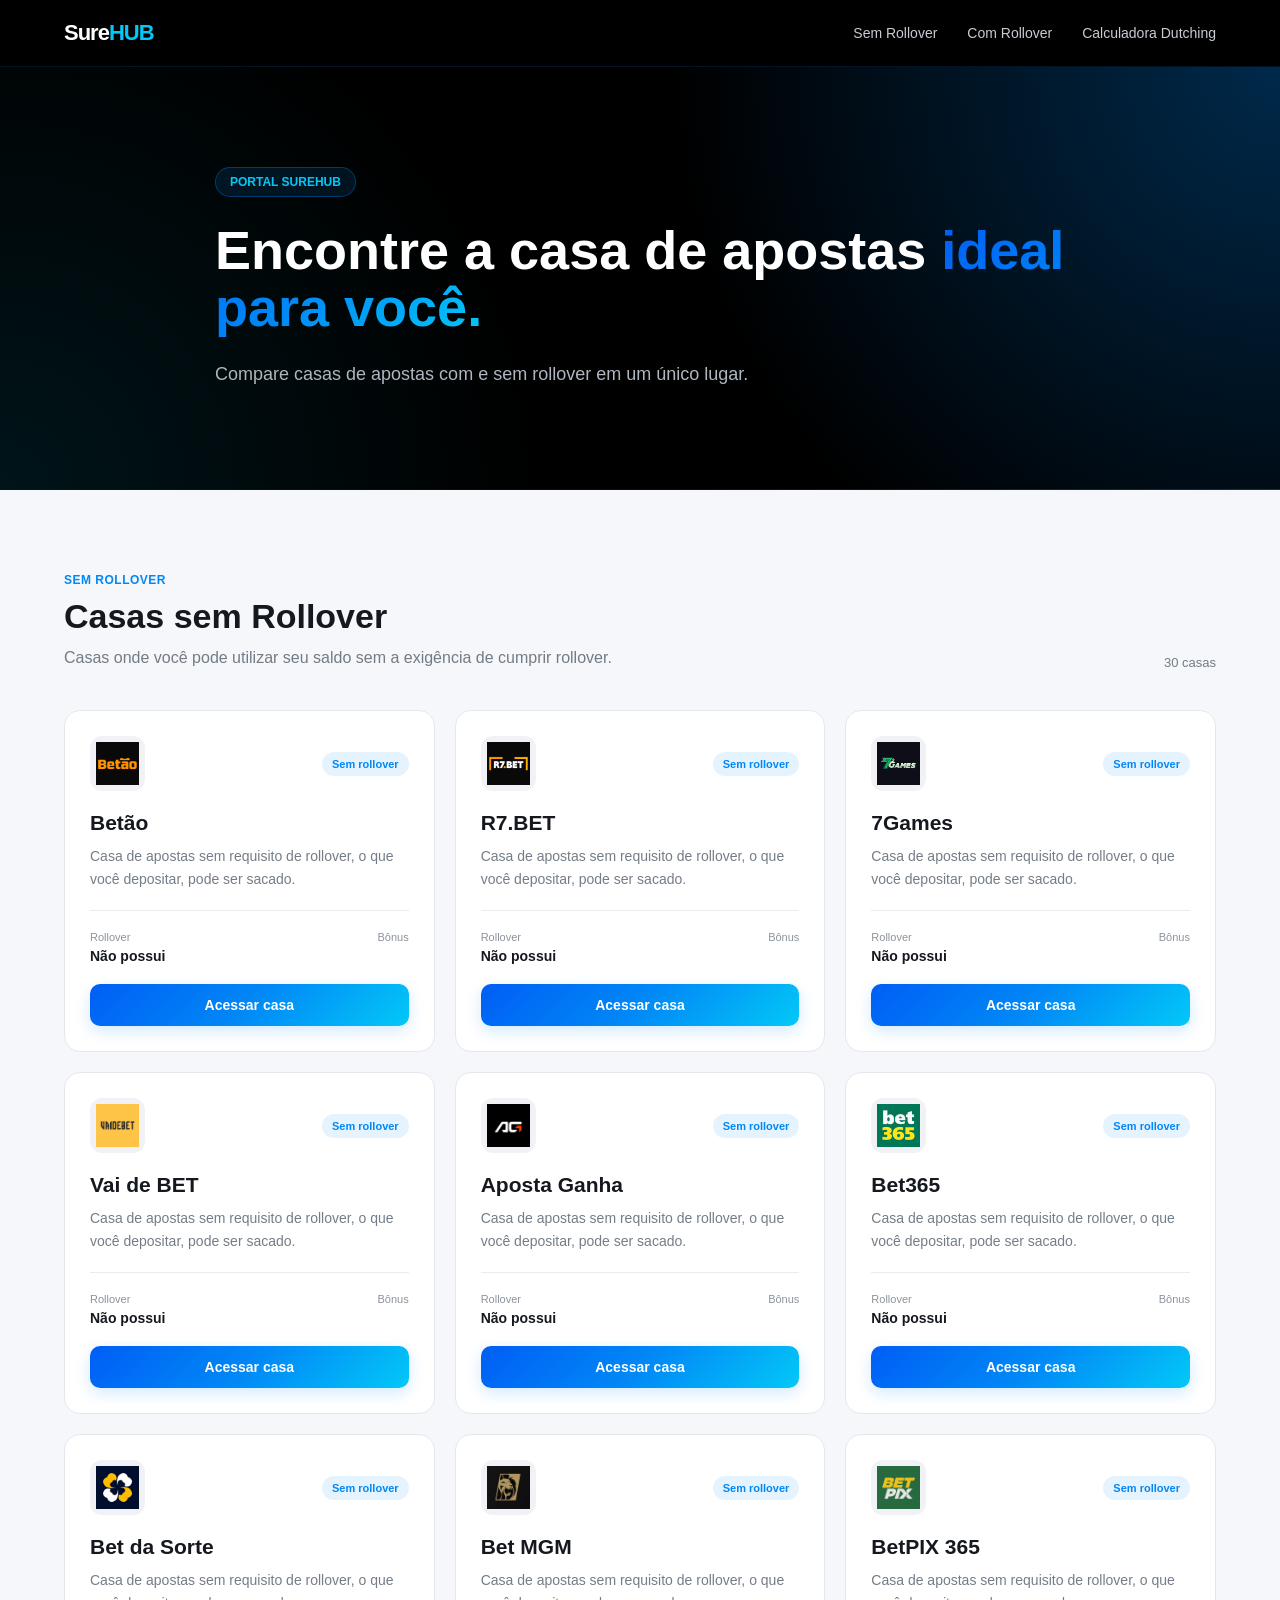
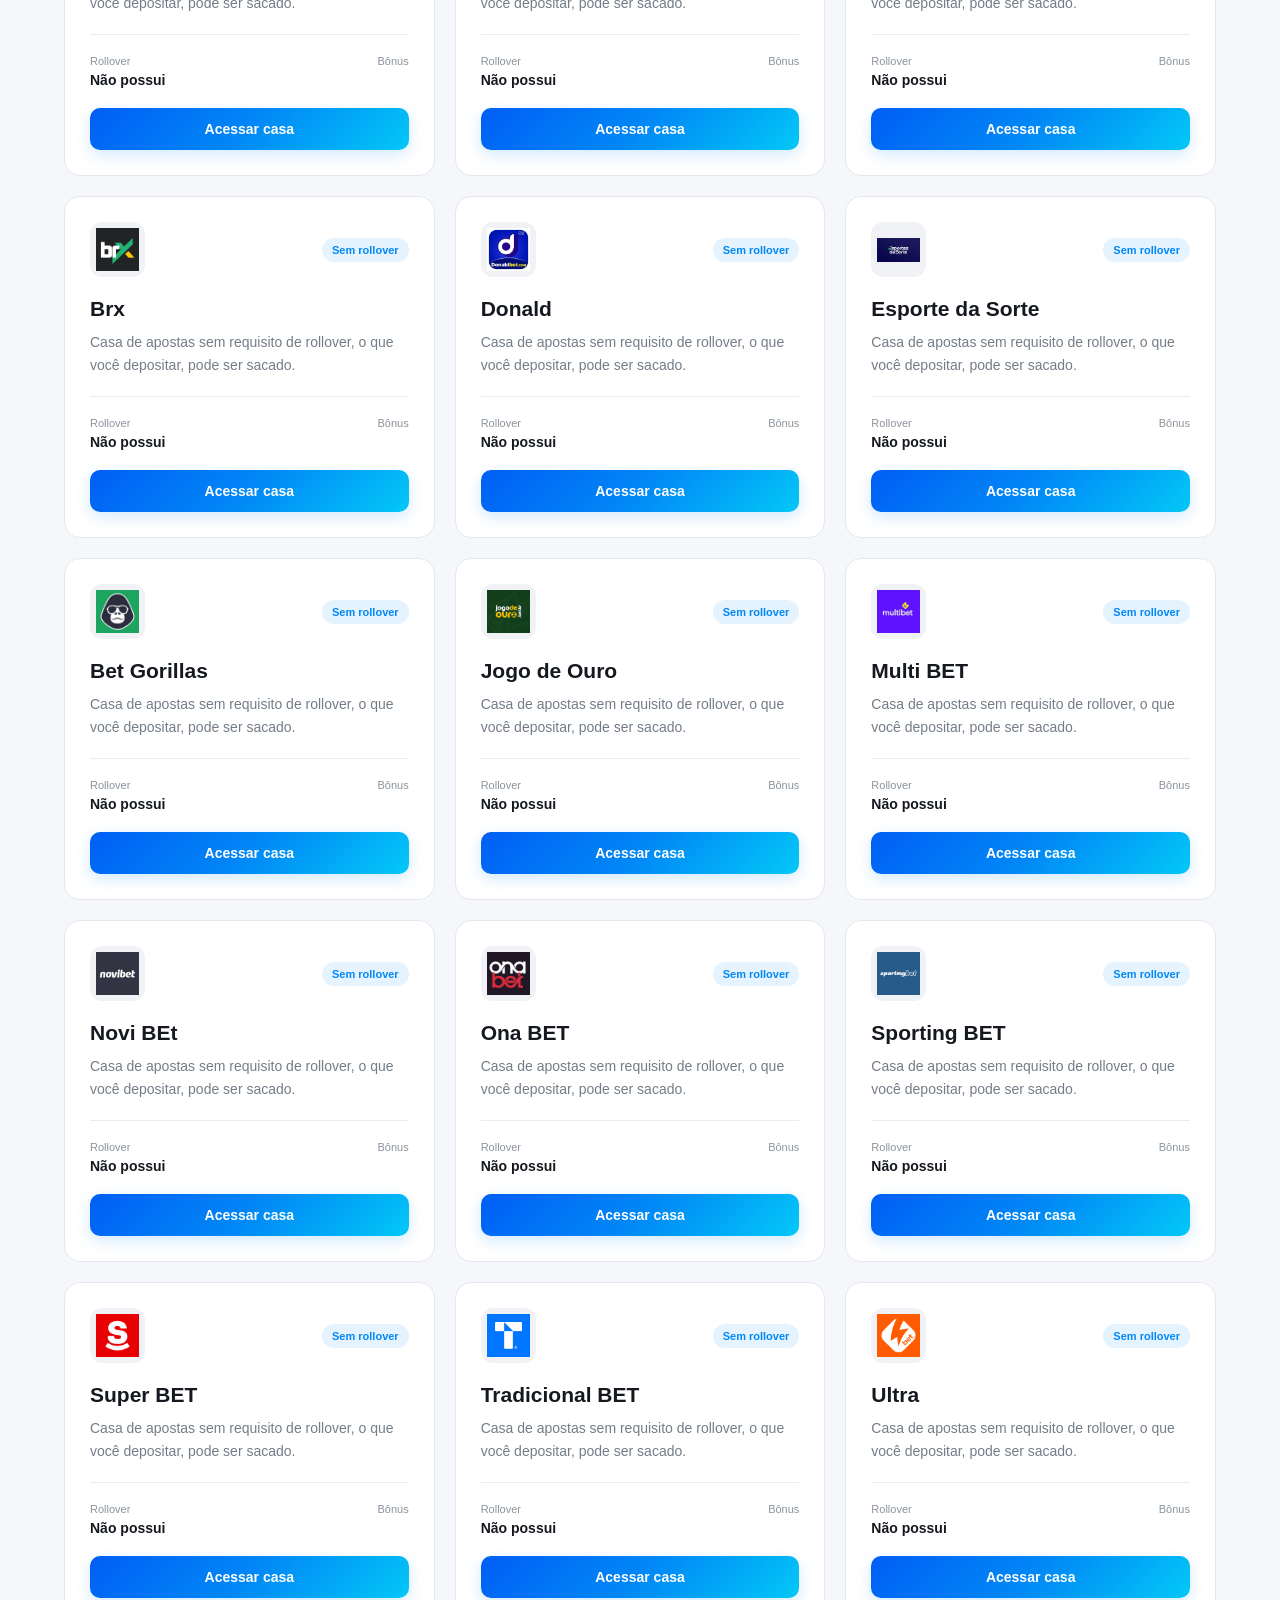
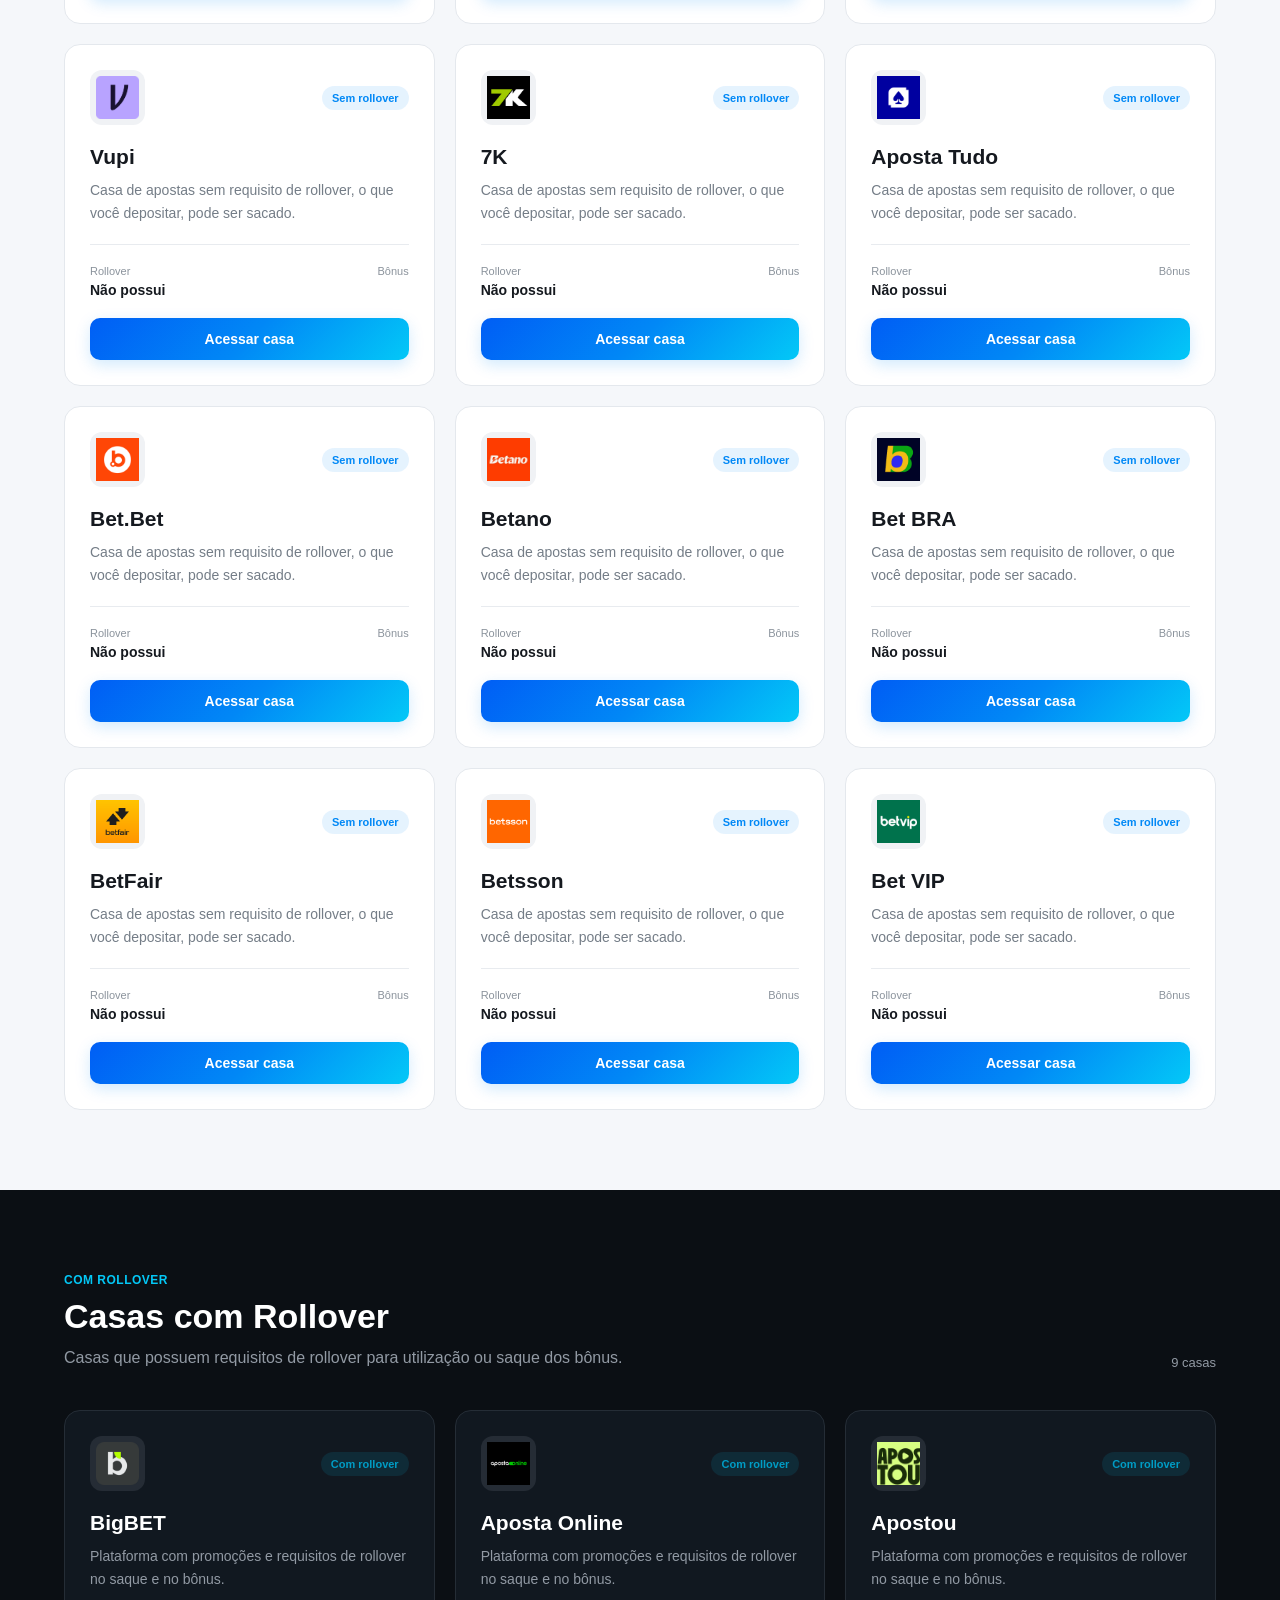
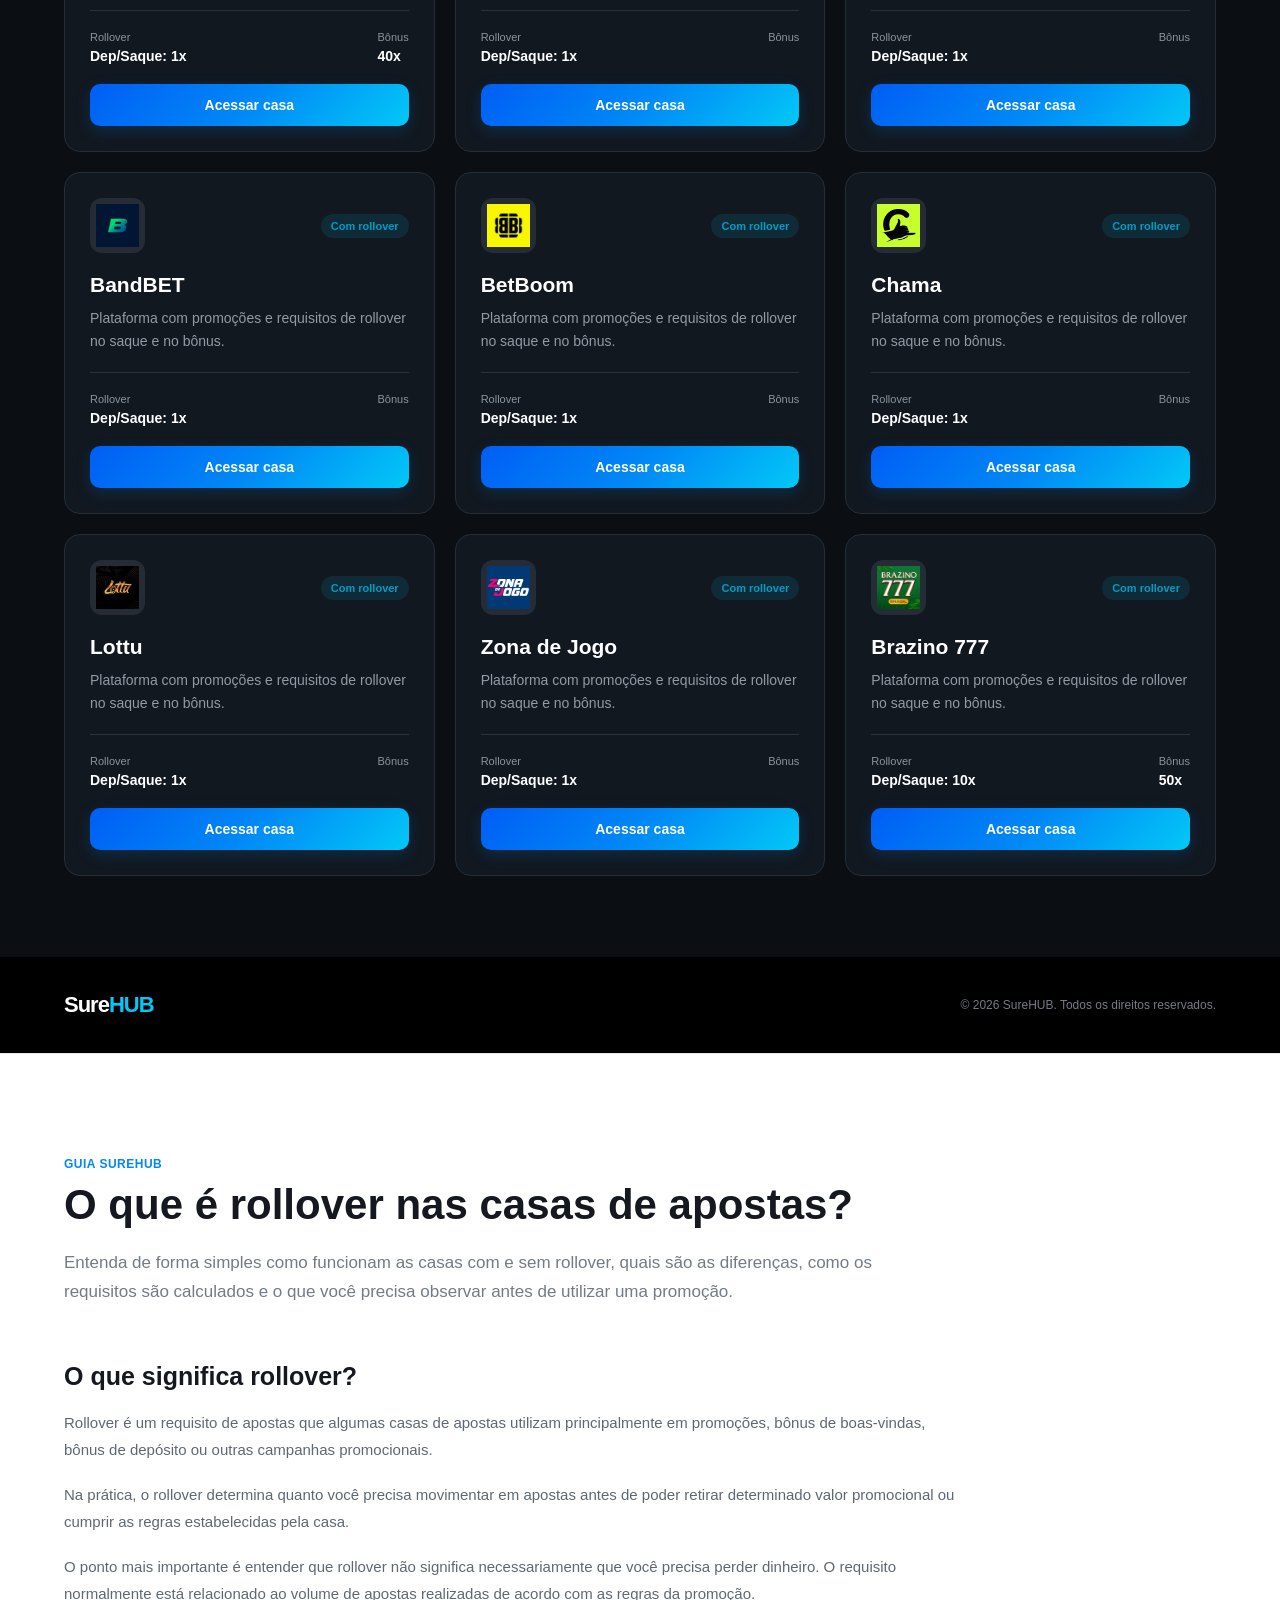
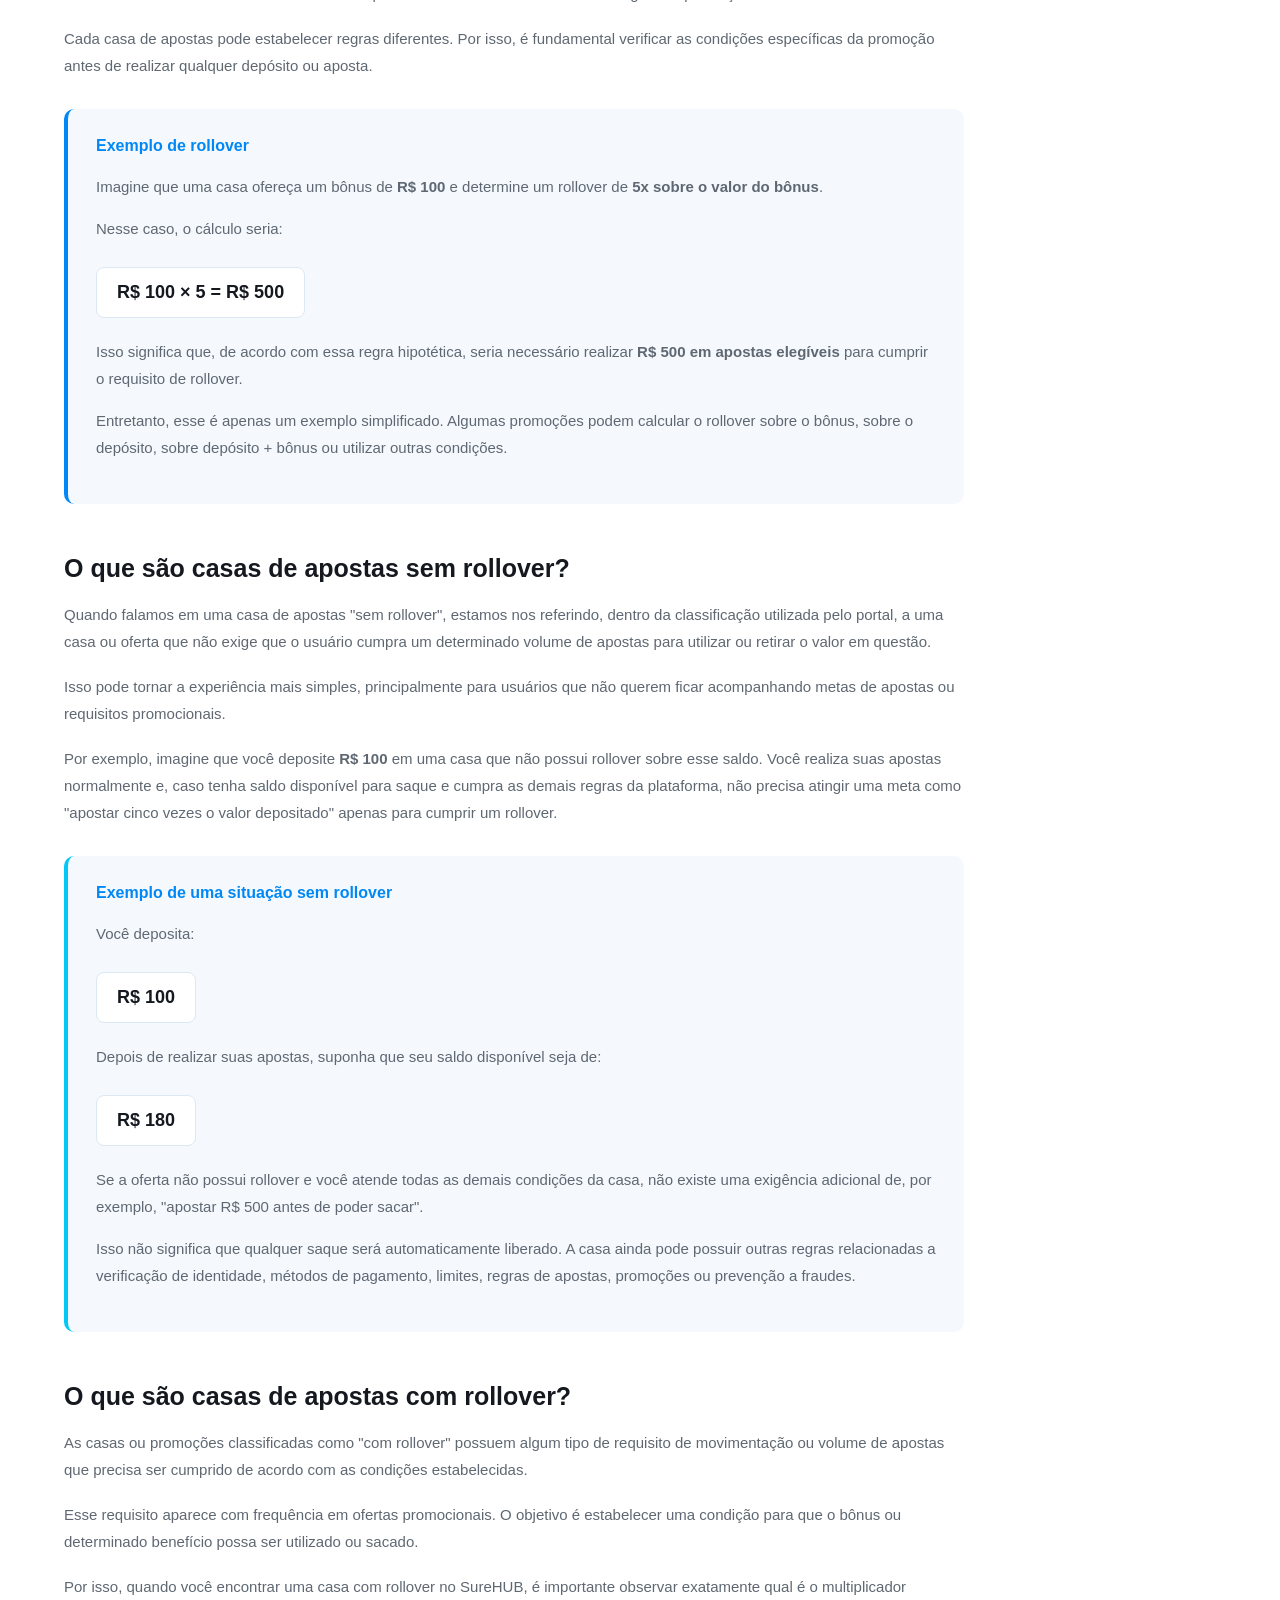
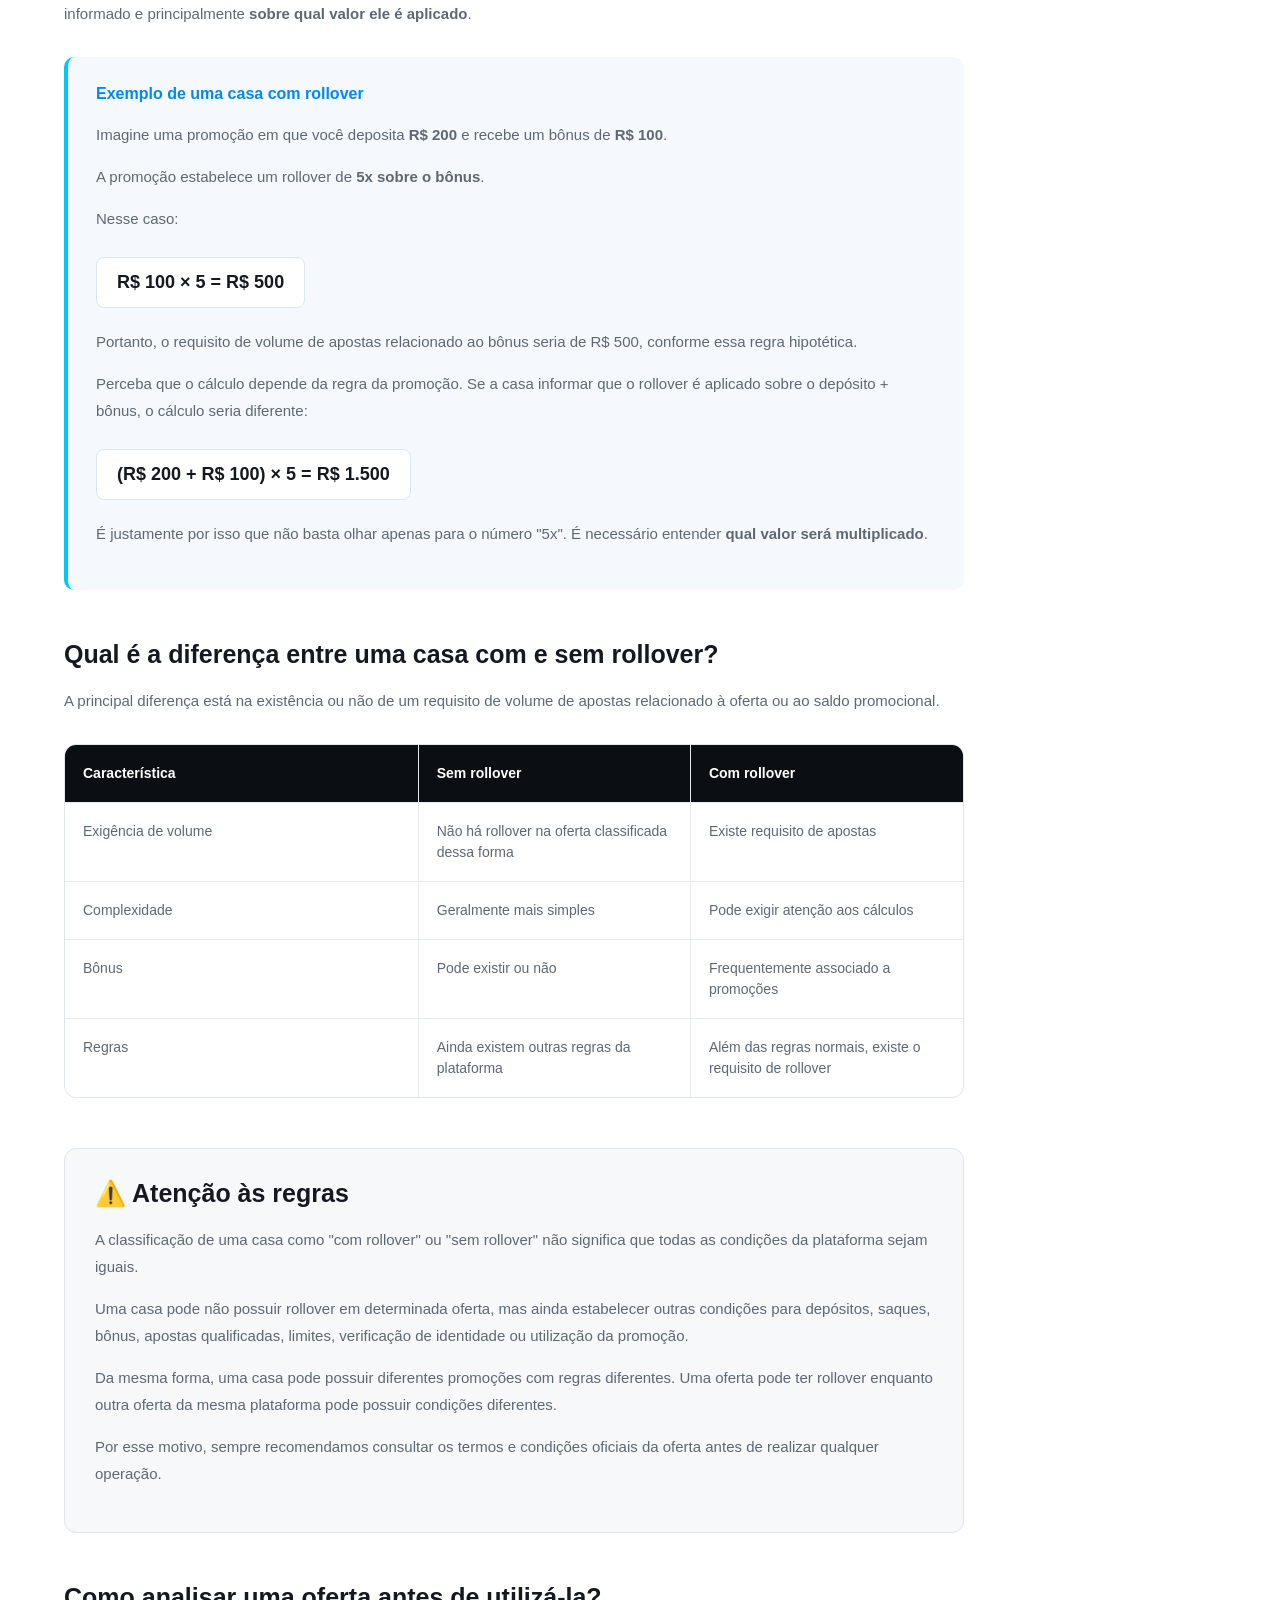
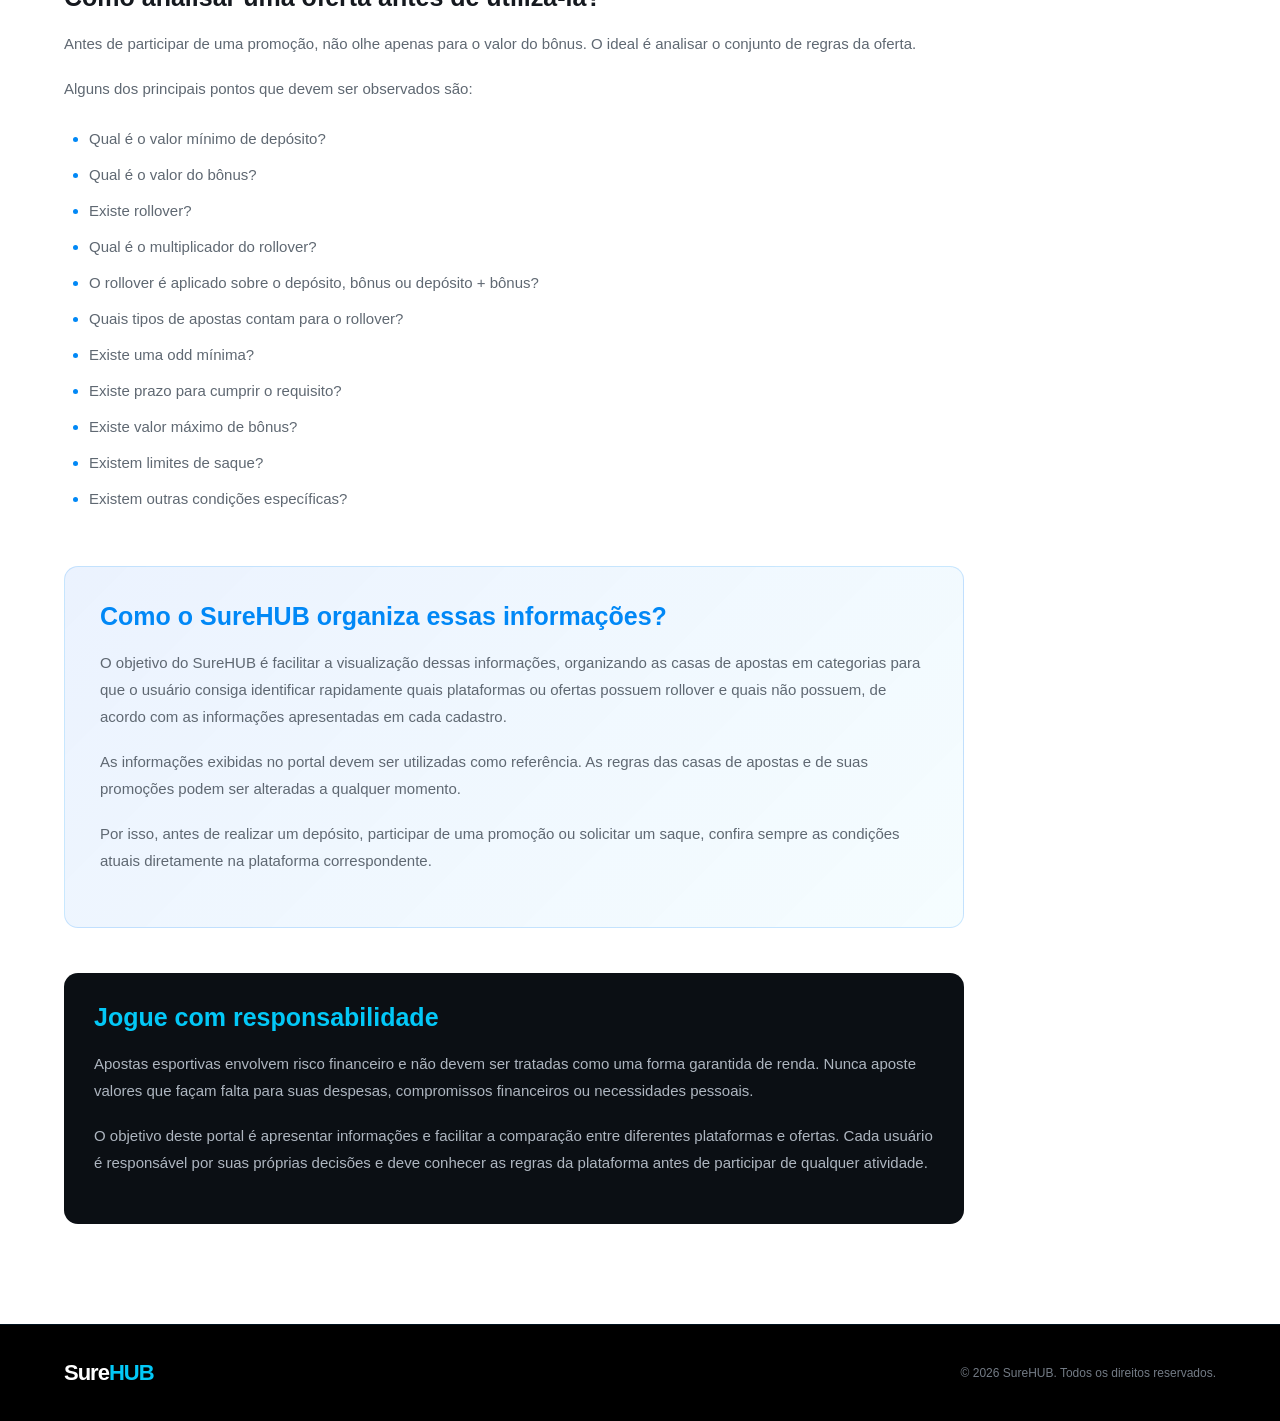
==== commit a7f128aa: "update" ====
--- a/index.html
+++ b/index.html
@@ -3,2405 +3,700 @@
 <head>
     <meta charset="UTF-8">
     <meta name="viewport" content="width=device-width, initial-scale=1.0">
-   <link rel="icon" href="favicon.png" type="image/png">
-    <title>Calculadora Dutching</title>
-
-    <meta
-        name="description"
-        content="Calculadora Dutching com suporte a Exchange, comissão, distribuição de stakes, retorno, lucro e ROI."
-    >
-
-    <style>
-        * {
-            margin: 0;
-            padding: 0;
-            box-sizing: border-box;
-        }
-
-:root {
-    --preto: #000000;
-    --preto-suave: #0B0F14;
-    --preto-card: #111820;
-
-    --azul: #0188F6;
-    --azul-claro: #03C8F7;
-    --azul-escuro: #005EF5;
-
-    --branco: #FFFFFF;
-
-    --cinza: #AEB6C0;
-    --cinza-texto: #737B85;
-
-    --fundo: #F5F7FA;
-    --borda: #E4E8ED;
-
-    /* Compatibilidade com os componentes originais da calculadora */
-    --bg: var(--fundo);
-    --text: var(--preto-suave);
-    --muted: var(--cinza-texto);
-    --primary: var(--azul);
-    --border: var(--borda);
-    --radius: 18px;
-}
-
-
-        body {
-            font-family: Arial, Helvetica, sans-serif;
-            background:
-                radial-gradient(circle at top right, rgba(34,197,94,0.10), transparent 30%),
-                radial-gradient(circle at top left, rgba(59,130,246,0.08), transparent 30%),
-                var(--bg);
-
-            color: var(--text);
-            min-height: 100vh;
-        }
-
-        button,
-        input,
-        select {
-            font: inherit;
-        }
-
-        .container {
-            width: min(1150px, calc(100% - 30px));
-            margin: auto;
-        }
-
-        /* HEADER */
-
-        header {
-            border-bottom: 1px solid var(--border);
-            background: rgba(7,17,31,0.92);
-        }
-
-        .header-content {
-            min-height: 72px;
-            display: flex;
-            align-items: center;
-            justify-content: space-between;
-            gap: 20px;
-        }
-
-        .logo {
-            display: flex;
-            align-items: center;
-            gap: 10px;
-            text-decoration: none;
-            color: white;
-            font-weight: 800;
-            font-size: 20px;
-        }
-
-       .logo img {
-    width: 42px;
-    height: 42px;
-    object-fit: contain;
-    display: block;
-}
-        .back-link {
-            color: var(--muted);
-            text-decoration: none;
-            font-size: 14px;
-            transition: .2s;
-        }
-
-        .back-link:hover {
-            color: white;
-        }
-
-        /* HERO */
-
-        .hero {
-            text-align: center;
-            padding: 48px 0 30px;
-        }
-
-        .hero-badge {
-            display: inline-flex;
-            padding: 7px 13px;
-            border: 1px solid rgba(34,197,94,.25);
-            background: rgba(34,197,94,.08);
-            color: #86efac;
-            border-radius: 999px;
-            font-size: 12px;
-            font-weight: 700;
-            margin-bottom: 15px;
-        }
-
-        .hero h1 {
-            font-size: clamp(30px, 5vw, 48px);
-            line-height: 1.1;
-            margin-bottom: 12px;
-        }
-
-        .hero h1 span {
-            color: var(--primary);
-        }
-
-        .hero p {
-            max-width: 680px;
-            margin: auto;
-            color: var(--muted);
-            line-height: 1.6;
-        }
-
-        /* LAYOUT */
-
-        .calculator-grid {
-            display: grid;
-            grid-template-columns: 1.05fr .95fr;
-            gap: 20px;
-            padding-bottom: 50px;
-        }
-
-        .card {
-            background: linear-gradient(
-                145deg,
-                rgba(16,31,51,.96),
-                rgba(11,23,40,.96)
-            );
-
-            border: 1px solid var(--border);
-            border-radius: var(--radius);
-            padding: 22px;
-        }
-
-        .card-title {
-            display: flex;
-            justify-content: space-between;
-            align-items: center;
-            gap: 15px;
-            margin-bottom: 20px;
-        }
-
-        .card-title h2 {
-            font-size: 18px;
-        }
-
-        .card-title p {
-            color: var(--muted);
-            font-size: 12px;
-            margin-top: 4px;
-        }
-
-        /* INPUTS */
-
-        .field {
-            margin-bottom: 17px;
-        }
-
-        label {
-            display: block;
-            font-size: 13px;
-            font-weight: 700;
-            margin-bottom: 7px;
-            color: #dbeafe;
-        }
-
-        input,
-        select {
-            width: 100%;
-            min-height: 46px;
-            border-radius: 11px;
-            border: 1px solid var(--border);
-            background: #091727;
-            color: white;
-            padding: 0 13px;
-            outline: none;
-            transition: .2s;
-        }
-
-        input:focus,
-        select:focus {
-            border-color: var(--primary);
-            box-shadow: 0 0 0 3px rgba(34,197,94,.10);
-        }
-
-        .main-stake {
-            font-size: 25px;
-            font-weight: 800;
-            color: white;
-        }
-
-        .results-list {
-            display: flex;
-            flex-direction: column;
-            gap: 12px;
-        }
-
-        .result-row {
-            padding: 15px;
-            border-radius: 14px;
-            background: rgba(255,255,255,.025);
-            border: 1px solid var(--border);
-        }
-
-        .result-top {
-            display: flex;
-            align-items: center;
-            justify-content: space-between;
-            gap: 10px;
-            margin-bottom: 12px;
-        }
-
-        .result-number {
-            display: flex;
-            align-items: center;
-            gap: 9px;
-            font-weight: 800;
-        }
-
-        .number-circle {
-            width: 28px;
-            height: 28px;
-            border-radius: 50%;
-            background: rgba(34,197,94,.12);
-            color: var(--primary);
-            display: flex;
-            align-items: center;
-            justify-content: center;
-            font-size: 12px;
-        }
-
-        .remove-btn {
-            border: 0;
-            background: rgba(239,68,68,.10);
-            color: #fca5a5;
-            width: 32px;
-            height: 32px;
-            border-radius: 9px;
-            cursor: pointer;
-        }
-
-        .result-fields {
-            display: grid;
-            grid-template-columns: 1fr 1fr;
-            gap: 10px;
-        }
-
-        .commission-field {
-            display: none;
-        }
-
-        .result-row.exchange .commission-field {
-            display: block;
-        }
-
-        .calculated-stake {
-            display: flex;
-            align-items: center;
-            justify-content: space-between;
-            gap: 10px;
-            margin-top: 8px;
-            padding: 9px 11px;
-            border: 1px solid rgba(1, 136, 246, 0.18);
-            border-radius: 10px;
-            background: rgba(1, 136, 246, 0.06);
-            color: var(--cinza-texto);
-            font-size: 12px;
-        }
-
-        .calculated-stake strong {
-            color: var(--azul-escuro);
-            font-size: 14px;
-            white-space: nowrap;
-        }
-
-        /* BUTTONS */
-
-        .buttons {
-            display: flex;
-            gap: 10px;
-            margin-top: 17px;
-        }
-
-        button {
-            border: 0;
-            cursor: pointer;
-        }
-
-        .btn {
-            min-height: 46px;
-            border-radius: 11px;
-            padding: 0 17px;
-            font-weight: 800;
-            transition: .2s;
-        }
-
-        .btn-primary {
-            background: var(--primary);
-            color: #031009;
-            flex: 1;
-        }
-
-        .btn-primary:hover {
-            background: #4ade80;
-            transform: translateY(-1px);
-        }
-
-        .btn-secondary {
-            background: rgba(255,255,255,.06);
-            color: white;
-            border: 1px solid var(--border);
-        }
-
-        .btn-secondary:hover {
-            background: rgba(255,255,255,.10);
-        }
-
-        /* SUMMARY */
-
-        .summary-grid {
-            display: grid;
-            grid-template-columns: 1fr 1fr;
-            gap: 11px;
-        }
-
-        .summary-box {
-            border-radius: 14px;
-            padding: 17px;
-            background: rgba(255,255,255,.035);
-            border: 1px solid var(--border);
-        }
-
-        .summary-box.full {
-            grid-column: 1 / -1;
-        }
-
-        .summary-label {
-            color: var(--muted);
-            font-size: 12px;
-            margin-bottom: 7px;
-        }
-
-        .summary-value {
-            font-size: 22px;
-            font-weight: 900;
-        }
-
-        .positive {
-            color: #4ade80;
-        }
-
-        .negative {
-            color: #f87171;
-        }
-
-        .neutral {
-            color: #facc15;
-        }
-
-        .distribution {
-            margin-top: 20px;
-        }
-
-        .distribution-title {
-            font-size: 13px;
-            color: var(--muted);
-            margin-bottom: 10px;
-        }
-
-        .distribution-row {
-            display: grid;
-            grid-template-columns: 90px 1fr 65px;
-            gap: 10px;
-            align-items: center;
-            margin-bottom: 9px;
-            font-size: 12px;
-        }
-
-        .bar {
-            height: 8px;
-            border-radius: 99px;
-            background: #07111f;
-            overflow: hidden;
-        }
-
-        .bar span {
-            display: block;
-            height: 100%;
-            background: var(--primary);
-            border-radius: inherit;
-        }
-
-        /* STATUS */
-
-        .status {
-            margin-top: 18px;
-            padding: 16px;
-            border-radius: 14px;
-            border: 1px solid var(--border);
-            background: rgba(255,255,255,.03);
-        }
-
-        .status-title {
-            font-weight: 800;
-            margin-bottom: 5px;
-        }
-
-        .status-text {
-            color: var(--muted);
-            font-size: 13px;
-            line-height: 1.5;
-        }
-
-        .status.profit {
-            border-color: rgba(34,197,94,.25);
-            background: rgba(34,197,94,.06);
-        }
-
-        .status.loss {
-            border-color: rgba(239,68,68,.25);
-            background: rgba(239,68,68,.06);
-        }
-
-        /* TABLE */
-
-        .table-wrapper {
-            overflow-x: auto;
-            margin-top: 20px;
-        }
-
-        table {
-            width: 100%;
-            border-collapse: collapse;
-            min-width: 600px;
-        }
-
-        th,
-        td {
-            text-align: left;
-            padding: 11px 8px;
-            border-bottom: 1px solid var(--border);
-            font-size: 12px;
-        }
-
-        th {
-            color: var(--muted);
-            font-weight: 700;
-        }
-
-        td {
-            color: #e2e8f0;
-        }
-
-        /* INFO */
-
-        .info {
-            margin-top: 20px;
-            padding: 17px;
-            border-radius: 14px;
-            background: rgba(59,130,246,.06);
-            border: 1px solid rgba(59,130,246,.15);
-        }
-
-        .info strong {
-            display: block;
-            margin-bottom: 6px;
-        }
-
-        .info p {
-            color: var(--muted);
-            font-size: 12px;
-            line-height: 1.6;
-        }
-
-        footer {
-            border-top: 1px solid var(--border);
-            padding: 25px 0;
-            color: var(--muted);
-            text-align: center;
-            font-size: 12px;
-        }
-
-        /* RESPONSIVE */
-
-        @media (max-width: 850px) {
-            .calculator-grid {
-                grid-template-columns: 1fr;
-            }
-        }
-
-        @media (max-width: 520px) {
-            .container {
-                width: min(100% - 20px, 1150px);
-            }
-
-            .header-content {
-                min-height: 62px;
-            }
-
-            .hero {
-                padding-top: 32px;
-            }
-
-            .card {
-                padding: 16px;
-            }
-
-            .result-fields {
-                grid-template-columns: 1fr;
-            }
-
-            .summary-grid {
-                grid-template-columns: 1fr;
-            }
-
-            .summary-box.full {
-                grid-column: auto;
-            }
-
-            .buttons {
-                flex-direction: column;
-            }
-
-            .distribution-row {
-                grid-template-columns: 72px 1fr 52px;
-            }
-        }
-        /* Tema oficial SureHUB — sobrescreve integralmente o tema anterior */
-        :root {
-            --verde: #20C997;
-            --vermelho: #FF5A67;
-            --amarelo: #E5A400;
-            --raio: 18px;
-            --sombra: 0 8px 28px rgba(11, 15, 20, 0.07);
-        }
-
-        body {
-            background:
-                radial-gradient(circle at top right, rgba(3, 200, 247, 0.10), transparent 30%),
-                radial-gradient(circle at top left, rgba(1, 136, 246, 0.08), transparent 30%),
-                var(--fundo);
-            color: var(--preto-suave);
-        }
-
-        header {
-            background: rgba(11, 15, 20, 0.97);
-            border-bottom: 1px solid rgba(255, 255, 255, 0.08);
-            box-shadow: 0 4px 18px rgba(0, 0, 0, 0.16);
-        }
-
-        .logo,
-        .logo span {
-            color: var(--branco);
-        }
-
-        .back-link {
-            color: var(--cinza);
-        }
-
-        .back-link:hover {
-            color: var(--azul-claro);
-        }
-
-        .hero-badge {
-            border-color: rgba(1, 136, 246, 0.25);
-            background: rgba(1, 136, 246, 0.09);
-            color: var(--azul-escuro);
-        }
-
-        .hero h1,
-        .card-title h2,
-        .status-title,
-        .result-number {
-            color: var(--preto-suave);
-        }
-
-        .hero h1 span {
-            color: var(--azul);
-        }
-
-        .hero p,
-        .card-title p,
-        .summary-label,
-        .distribution-title,
-        .status-text,
-        .info p,
-        footer {
-            color: var(--cinza-texto);
-        }
-
-        .card {
-            background: var(--branco);
-            border: 1px solid var(--borda);
-            border-radius: var(--raio);
-            box-shadow: var(--sombra);
-        }
-
-        label {
-            color: var(--preto-suave);
-        }
-
-        input,
-        select {
-            background: var(--branco);
-            border: 1px solid var(--borda);
-            color: var(--preto-suave);
-        }
-
-        input:focus,
-        select:focus {
-            border-color: var(--azul);
-            box-shadow: 0 0 0 3px rgba(1, 136, 246, 0.12);
-        }
-
-        .main-stake {
-            color: var(--preto-suave);
-        }
-
-        .result-row,
-        .summary-box,
-        .status {
-            background: #FAFBFC;
-            border: 1px solid var(--borda);
-        }
-
-        .number-circle {
-            background: rgba(1, 136, 246, 0.11);
-            color: var(--azul);
-        }
-
-        .remove-btn {
-            background: rgba(255, 90, 103, 0.11);
-            color: var(--vermelho);
-            transition: 0.2s;
-        }
-
-        .remove-btn:hover {
-            background: var(--vermelho);
-            color: var(--branco);
-        }
-
-        .btn-primary {
-            background: linear-gradient(135deg, var(--azul), var(--azul-escuro));
-            color: var(--branco);
-        }
-
-        .btn-primary:hover {
-            background: linear-gradient(135deg, var(--azul-claro), var(--azul));
-        }
-
-        .btn-secondary {
-            background: var(--branco);
-            color: var(--azul);
-            border-color: var(--azul);
-        }
-
-        .btn-secondary:hover {
-            background: rgba(1, 136, 246, 0.07);
-        }
-
-        .summary-value {
-            color: var(--azul);
-        }
-
-        .summary-value.positive {
-            color: var(--verde);
-        }
-
-        .summary-value.negative {
-            color: var(--vermelho);
-        }
-
-        .summary-value.neutral {
-            color: var(--amarelo);
-        }
-
-        .bar {
-            background: var(--borda);
-        }
-
-        .bar span {
-            background: linear-gradient(90deg, var(--azul-escuro), var(--azul), var(--azul-claro));
-        }
-
-        .status.profit {
-            border-color: rgba(32, 201, 151, 0.35);
-            background: rgba(32, 201, 151, 0.08);
-        }
-
-        .status.loss {
-            border-color: rgba(255, 90, 103, 0.35);
-            background: rgba(255, 90, 103, 0.08);
-        }
-
-        table {
-            background: var(--branco);
-            color: var(--preto-suave);
-        }
-
-        th,
-        td {
-            border-bottom: 1px solid var(--borda);
-        }
-
-        th,
-        td {
-            color: var(--preto-suave);
-        }
-
-        tbody tr:hover {
-            background: rgba(1, 136, 246, 0.04);
-        }
-
-        .info {
-            background: rgba(1, 136, 246, 0.06);
-            border-color: rgba(1, 136, 246, 0.18);
-        }
-
-        .info strong {
-            color: var(--azul-escuro);
-        }
-
-        footer {
-            border-top: 1px solid var(--borda);
-        }
-
-        /* Stake calculada ao lado da odd */
-        .result-fields {
-            grid-template-columns: minmax(130px, 1fr) minmax(110px, 1fr) minmax(145px, 1fr);
-            align-items: start;
-        }
-
-        .stake-field label {
-            color: var(--azul-escuro);
-        }
-
-        .calculated-stake {
-            min-height: 46px;
-            margin-top: 0;
-            padding: 0 13px;
-            background: rgba(1, 136, 246, 0.08);
-            border-color: rgba(1, 136, 246, 0.24);
-        }
-
-        .calculated-stake strong {
-            font-size: 16px;
-        }
-
-        .commission-field {
-            grid-column: 1 / -1;
-            max-width: calc((100% - 20px) / 3);
-        }
-
-        /* Calculadora tradicional */
-        .standard-calculator-section {
-            padding: 0 0 60px;
-        }
-
-        .standard-calculator-wrap {
-            max-width: 430px;
-            margin: 0 auto;
-        }
-
-        .standard-calculator-heading {
-            text-align: center;
-            margin-bottom: 20px;
-        }
-
-        .standard-calculator-heading h2 {
-            color: var(--preto-suave);
-            font-size: clamp(24px, 4vw, 34px);
-            margin-bottom: 7px;
-        }
-
-        .standard-calculator-heading h2 span {
-            color: var(--azul);
-        }
-
-        .standard-calculator-heading p {
-            color: var(--cinza-texto);
-            line-height: 1.5;
-        }
-
-        .standard-calculator {
-            padding: 20px;
-            background: var(--branco);
-            border: 1px solid var(--borda);
-            border-radius: var(--raio);
-            box-shadow: var(--sombra);
-        }
-
-        .standard-display {
-            width: 100%;
-            min-height: 92px;
-            margin-bottom: 14px;
-            padding: 18px;
-            border: 1px solid var(--borda);
-            border-radius: 14px;
-            background: var(--preto-suave);
-            color: var(--branco);
-            text-align: right;
-            line-height: 1.25;
-            overflow-x: auto;
-            white-space: nowrap;
-        }
-
-        .standard-expression {
-            min-height: 24px;
-            margin-bottom: 7px;
-            color: var(--cinza);
-            font-size: 16px;
-            font-weight: 600;
-        }
-
-        .standard-current-value {
-            min-height: 48px;
-            color: var(--branco);
-            font-size: clamp(28px, 7vw, 38px);
-            font-weight: 800;
-        }
-
-        .standard-buttons {
-            display: grid;
-            grid-template-columns: repeat(4, 1fr);
-            gap: 10px;
-        }
-
-        .calc-key {
-            min-height: 58px;
-            border-radius: 13px;
-            background: #F1F4F7;
-            color: var(--preto-suave);
-            font-size: 18px;
-            font-weight: 800;
-            transition: transform .15s, background .15s;
-        }
-
-        .calc-key:hover {
-            background: #E7ECF1;
-            transform: translateY(-1px);
-        }
-
-        .calc-key.operator {
-            background: rgba(1, 136, 246, 0.10);
-            color: var(--azul-escuro);
-        }
-
-        .calc-key.clear {
-            background: rgba(255, 90, 103, 0.11);
-            color: var(--vermelho);
-        }
-
-        .calc-key.equals {
-            background: linear-gradient(135deg, var(--azul), var(--azul-escuro));
-            color: var(--branco);
-        }
-
-        .calc-key.equals:hover {
-            background: linear-gradient(135deg, var(--azul-claro), var(--azul));
-        }
-
-        @media (max-width: 620px) {
-            .result-fields {
-                grid-template-columns: 1fr;
-            }
-
-            .commission-field {
-                grid-column: auto;
-                max-width: none;
-            }
-
-            .standard-calculator-section {
-                padding-bottom: 40px;
-            }
-
-            .standard-calculator {
-                padding: 14px;
-            }
-
-            .calc-key {
-                min-height: 54px;
-            }
-        }
-    </style>
+    <link rel="icon" href="favicon.png" type="image/png">
+
+
+    <title>Portal SureHUB</title>
+
+    <link rel="stylesheet" href="style.css">
 </head>
 
 <body>
 
-<header>
-    <div class="container header-content">
-
-<a href="index.html" class="logo">
-    <img src="favicon.png" alt="">
-    <span>SureHUB</span>
-</a>
-
-        <a href="index.html" class="back-link">
-            ← Voltar ao portal
-        </a>
+    <!-- HEADER -->
+    <header class="header">
+        <div class="container header-content">
+
+            <div class="logo">
+                <span>Sure</span><strong>HUB</strong>
+            </div>
+
+            <nav>
+                <a href="#sem-rollover">Sem Rollover</a>
+                <a href="#com-rollover">Com Rollover</a>
+                <a href="dutching.html" target="_blank" rel="noopener noreferrer">Calculadora Dutching</a>
+            </nav>
+
+        </div>
+    </header>
+
+
+    <!-- HERO -->
+    <section class="hero">
+
+        <div class="container hero-content">
+
+            <span class="badge">PORTAL SUREHUB</span>
+
+            <h1>
+                Encontre a casa de apostas
+                <span>ideal para você.</span>
+            </h1>
+
+            <p>
+                Compare casas de apostas com e sem rollover
+                em um único lugar.
+            </p>
+
+        </div>
+
+    </section>
+
+
+    <!-- SEM ROLLOVER -->
+    <section class="section" id="sem-rollover">
+
+        <div class="container">
+
+            <div class="section-header">
+
+                <div>
+                    <span class="section-label green">
+                        SEM ROLLOVER
+                    </span>
+
+                    <h2>Casas sem Rollover</h2>
+
+                    <p>
+                        Casas onde você pode utilizar seu saldo
+                        sem a exigência de cumprir rollover.
+                    </p>
+                </div>
+
+                <span class="counter" id="counter-sem">
+                    0 casas
+                </span>
+
+            </div>
+
+
+            <div class="cards" id="cards-sem-rollover">
+                <!-- Os cards serão criados pelo JavaScript -->
+            </div>
+
+        </div>
+
+    </section>
+
+
+    <!-- COM ROLLOVER -->
+    <section class="section section-dark" id="com-rollover">
+
+        <div class="container">
+
+            <div class="section-header">
+
+                <div>
+                    <span class="section-label orange">
+                        COM ROLLOVER
+                    </span>
+
+                    <h2>Casas com Rollover</h2>
+
+                    <p>
+                        Casas que possuem requisitos de rollover
+                        para utilização ou saque dos bônus.
+                    </p>
+                </div>
+
+                <span class="counter" id="counter-com">
+                    0 casas
+                </span>
+
+            </div>
+
+
+            <div class="cards" id="cards-com-rollover">
+                <!-- Os cards serão criados pelo JavaScript -->
+            </div>
+
+        </div>
+
+    </section>
+
+
+    <!-- FOOTER -->
+    <footer>
+
+        <div class="container footer-content">
+
+            <div class="logo">
+                <span>Sure</span><strong>HUB</strong>
+            </div>
+
+            <p>
+                © 2026 SureHUB. Todos os direitos reservados.
+            </p>
+
+        </div>
+
+    </footer>
+    <!-- ========================================
+     GUIA SOBRE ROLLOVER
+======================================== -->
+
+<section class="rollover-guide">
+
+    <div class="container">
+
+        <div class="guide-header">
+
+            <span class="section-label guide-label">
+                GUIA SUREHUB
+            </span>
+
+            <h2>
+                O que é rollover nas casas de apostas?
+            </h2>
+
+            <p>
+                Entenda de forma simples como funcionam as casas
+                com e sem rollover, quais são as diferenças,
+                como os requisitos são calculados e o que você
+                precisa observar antes de utilizar uma promoção.
+            </p>
+
+        </div>
+
+
+        <!-- O QUE É ROLLOVER -->
+
+        <div class="guide-content">
+
+            <h3>O que significa rollover?</h3>
+
+            <p>
+                Rollover é um requisito de apostas que algumas casas
+                de apostas utilizam principalmente em promoções,
+                bônus de boas-vindas, bônus de depósito ou outras
+                campanhas promocionais.
+            </p>
+
+            <p>
+                Na prática, o rollover determina quanto você precisa
+                movimentar em apostas antes de poder retirar
+                determinado valor promocional ou cumprir as regras
+                estabelecidas pela casa.
+            </p>
+
+            <p>
+                O ponto mais importante é entender que rollover não
+                significa necessariamente que você precisa perder
+                dinheiro. O requisito normalmente está relacionado
+                ao volume de apostas realizadas de acordo com as
+                regras da promoção.
+            </p>
+
+            <p>
+                Cada casa de apostas pode estabelecer regras
+                diferentes. Por isso, é fundamental verificar as
+                condições específicas da promoção antes de realizar
+                qualquer depósito ou aposta.
+            </p>
+
+
+            <!-- EXEMPLO -->
+
+            <div class="example-box">
+
+                <div class="example-title">
+                    Exemplo de rollover
+                </div>
+
+                <p>
+                    Imagine que uma casa ofereça um bônus de
+                    <strong>R$ 100</strong> e determine um rollover
+                    de <strong>5x sobre o valor do bônus</strong>.
+                </p>
+
+                <p>
+                    Nesse caso, o cálculo seria:
+                </p>
+
+                <div class="calculation">
+                    R$ 100 × 5 = <strong>R$ 500</strong>
+                </div>
+
+                <p>
+                    Isso significa que, de acordo com essa regra
+                    hipotética, seria necessário realizar
+                    <strong>R$ 500 em apostas elegíveis</strong>
+                    para cumprir o requisito de rollover.
+                </p>
+
+                <p>
+                    Entretanto, esse é apenas um exemplo
+                    simplificado. Algumas promoções podem calcular
+                    o rollover sobre o bônus, sobre o depósito,
+                    sobre depósito + bônus ou utilizar outras
+                    condições.
+                </p>
+
+            </div>
+
+
+            <!-- CASA SEM ROLLOVER -->
+
+            <h3>
+                O que são casas de apostas sem rollover?
+            </h3>
+
+            <p>
+                Quando falamos em uma casa de apostas "sem
+                rollover", estamos nos referindo, dentro da
+                classificação utilizada pelo portal, a uma casa
+                ou oferta que não exige que o usuário cumpra um
+                determinado volume de apostas para utilizar ou
+                retirar o valor em questão.
+            </p>
+
+            <p>
+                Isso pode tornar a experiência mais simples,
+                principalmente para usuários que não querem ficar
+                acompanhando metas de apostas ou requisitos
+                promocionais.
+            </p>
+
+            <p>
+                Por exemplo, imagine que você deposite
+                <strong>R$ 100</strong> em uma casa que não possui
+                rollover sobre esse saldo. Você realiza suas
+                apostas normalmente e, caso tenha saldo disponível
+                para saque e cumpra as demais regras da plataforma,
+                não precisa atingir uma meta como "apostar cinco
+                vezes o valor depositado" apenas para cumprir um
+                rollover.
+            </p>
+
+
+            <div class="example-box example-blue">
+
+                <div class="example-title">
+                    Exemplo de uma situação sem rollover
+                </div>
+
+                <p>
+                    Você deposita:
+                </p>
+
+                <div class="calculation">
+                    R$ 100
+                </div>
+
+                <p>
+                    Depois de realizar suas apostas, suponha que seu
+                    saldo disponível seja de:
+                </p>
+
+                <div class="calculation">
+                    R$ 180
+                </div>
+
+                <p>
+                    Se a oferta não possui rollover e você atende
+                    todas as demais condições da casa, não existe
+                    uma exigência adicional de, por exemplo,
+                    "apostar R$ 500 antes de poder sacar".
+                </p>
+
+                <p>
+                    Isso não significa que qualquer saque será
+                    automaticamente liberado. A casa ainda pode
+                    possuir outras regras relacionadas a
+                    verificação de identidade, métodos de
+                    pagamento, limites, regras de apostas,
+                    promoções ou prevenção a fraudes.
+                </p>
+
+            </div>
+
+
+            <!-- CASA COM ROLLOVER -->
+
+            <h3>
+                O que são casas de apostas com rollover?
+            </h3>
+
+            <p>
+                As casas ou promoções classificadas como "com
+                rollover" possuem algum tipo de requisito de
+                movimentação ou volume de apostas que precisa ser
+                cumprido de acordo com as condições estabelecidas.
+            </p>
+
+            <p>
+                Esse requisito aparece com frequência em ofertas
+                promocionais. O objetivo é estabelecer uma condição
+                para que o bônus ou determinado benefício possa ser
+                utilizado ou sacado.
+            </p>
+
+            <p>
+                Por isso, quando você encontrar uma casa com
+                rollover no SureHUB, é importante observar
+                exatamente qual é o multiplicador informado e
+                principalmente <strong>sobre qual valor ele é
+                aplicado</strong>.
+            </p>
+
+
+            <div class="example-box example-blue">
+
+                <div class="example-title">
+                    Exemplo de uma casa com rollover
+                </div>
+
+                <p>
+                    Imagine uma promoção em que você deposita
+                    <strong>R$ 200</strong> e recebe um bônus de
+                    <strong>R$ 100</strong>.
+                </p>
+
+                <p>
+                    A promoção estabelece um rollover de
+                    <strong>5x sobre o bônus</strong>.
+                </p>
+
+                <p>
+                    Nesse caso:
+                </p>
+
+                <div class="calculation">
+                    R$ 100 × 5 = <strong>R$ 500</strong>
+                </div>
+
+                <p>
+                    Portanto, o requisito de volume de apostas
+                    relacionado ao bônus seria de R$ 500, conforme
+                    essa regra hipotética.
+                </p>
+
+                <p>
+                    Perceba que o cálculo depende da regra da
+                    promoção. Se a casa informar que o rollover é
+                    aplicado sobre o depósito + bônus, o cálculo
+                    seria diferente:
+                </p>
+
+                <div class="calculation">
+                    (R$ 200 + R$ 100) × 5 =
+                    <strong>R$ 1.500</strong>
+                </div>
+
+                <p>
+                    É justamente por isso que não basta olhar apenas
+                    para o número "5x". É necessário entender
+                    <strong>qual valor será multiplicado</strong>.
+                </p>
+
+            </div>
+
+
+            <!-- DIFERENÇA -->
+
+            <h3>
+                Qual é a diferença entre uma casa com e sem rollover?
+            </h3>
+
+            <p>
+                A principal diferença está na existência ou não de
+                um requisito de volume de apostas relacionado à
+                oferta ou ao saldo promocional.
+            </p>
+
+            <div class="comparison-table">
+
+                <div class="comparison-row comparison-head">
+
+                    <div>
+                        Característica
+                    </div>
+
+                    <div>
+                        Sem rollover
+                    </div>
+
+                    <div>
+                        Com rollover
+                    </div>
+
+                </div>
+
+
+                <div class="comparison-row">
+
+                    <div>
+                        Exigência de volume
+                    </div>
+
+                    <div>
+                        Não há rollover na oferta classificada
+                        dessa forma
+                    </div>
+
+                    <div>
+                        Existe requisito de apostas
+                    </div>
+
+                </div>
+
+
+                <div class="comparison-row">
+
+                    <div>
+                        Complexidade
+                    </div>
+
+                    <div>
+                        Geralmente mais simples
+                    </div>
+
+                    <div>
+                        Pode exigir atenção aos cálculos
+                    </div>
+
+                </div>
+
+
+                <div class="comparison-row">
+
+                    <div>
+                        Bônus
+                    </div>
+
+                    <div>
+                        Pode existir ou não
+                    </div>
+
+                    <div>
+                        Frequentemente associado a promoções
+                    </div>
+
+                </div>
+
+
+                <div class="comparison-row">
+
+                    <div>
+                        Regras
+                    </div>
+
+                    <div>
+                        Ainda existem outras regras da plataforma
+                    </div>
+
+                    <div>
+                        Além das regras normais, existe o requisito
+                        de rollover
+                    </div>
+
+                </div>
+
+            </div>
+
+
+            <!-- ATENÇÃO -->
+
+            <div class="warning-box">
+
+                <h3>
+                    ⚠️ Atenção às regras
+                </h3>
+
+                <p>
+                    A classificação de uma casa como "com rollover"
+                    ou "sem rollover" não significa que todas as
+                    condições da plataforma sejam iguais.
+                </p>
+
+                <p>
+                    Uma casa pode não possuir rollover em
+                    determinada oferta, mas ainda estabelecer
+                    outras condições para depósitos, saques,
+                    bônus, apostas qualificadas, limites,
+                    verificação de identidade ou utilização da
+                    promoção.
+                </p>
+
+                <p>
+                    Da mesma forma, uma casa pode possuir diferentes
+                    promoções com regras diferentes. Uma oferta pode
+                    ter rollover enquanto outra oferta da mesma
+                    plataforma pode possuir condições diferentes.
+                </p>
+
+                <p>
+                    Por esse motivo, sempre recomendamos consultar
+                    os termos e condições oficiais da oferta antes
+                    de realizar qualquer operação.
+                </p>
+
+            </div>
+
+
+            <!-- COMO ANALISAR -->
+
+            <h3>
+                Como analisar uma oferta antes de utilizá-la?
+            </h3>
+
+            <p>
+                Antes de participar de uma promoção, não olhe apenas
+                para o valor do bônus. O ideal é analisar o conjunto
+                de regras da oferta.
+            </p>
+
+            <p>
+                Alguns dos principais pontos que devem ser
+                observados são:
+            </p>
+
+            <ul class="guide-list">
+
+                <li>
+                    Qual é o valor mínimo de depósito?
+                </li>
+
+                <li>
+                    Qual é o valor do bônus?
+                </li>
+
+                <li>
+                    Existe rollover?
+                </li>
+
+                <li>
+                    Qual é o multiplicador do rollover?
+                </li>
+
+                <li>
+                    O rollover é aplicado sobre o depósito, bônus
+                    ou depósito + bônus?
+                </li>
+
+                <li>
+                    Quais tipos de apostas contam para o rollover?
+                </li>
+
+                <li>
+                    Existe uma odd mínima?
+                </li>
+
+                <li>
+                    Existe prazo para cumprir o requisito?
+                </li>
+
+                <li>
+                    Existe valor máximo de bônus?
+                </li>
+
+                <li>
+                    Existem limites de saque?
+                </li>
+
+                <li>
+                    Existem outras condições específicas?
+                </li>
+
+            </ul>
+
+
+            <!-- SUREHUB -->
+
+            <div class="surehub-note">
+
+                <h3>
+                    Como o SureHUB organiza essas informações?
+                </h3>
+
+                <p>
+                    O objetivo do SureHUB é facilitar a visualização
+                    dessas informações, organizando as casas de
+                    apostas em categorias para que o usuário consiga
+                    identificar rapidamente quais plataformas ou
+                    ofertas possuem rollover e quais não possuem,
+                    de acordo com as informações apresentadas em
+                    cada cadastro.
+                </p>
+
+                <p>
+                    As informações exibidas no portal devem ser
+                    utilizadas como referência. As regras das casas
+                    de apostas e de suas promoções podem ser
+                    alteradas a qualquer momento.
+                </p>
+
+                <p>
+                    Por isso, antes de realizar um depósito,
+                    participar de uma promoção ou solicitar um
+                    saque, confira sempre as condições atuais
+                    diretamente na plataforma correspondente.
+                </p>
+
+            </div>
+
+
+            <!-- RESPONSABILIDADE -->
+
+            <div class="responsibility">
+
+                <h3>
+                    Jogue com responsabilidade
+                </h3>
+
+                <p>
+                    Apostas esportivas envolvem risco financeiro e
+                    não devem ser tratadas como uma forma garantida
+                    de renda. Nunca aposte valores que façam falta
+                    para suas despesas, compromissos financeiros ou
+                    necessidades pessoais.
+                </p>
+
+                <p>
+                    O objetivo deste portal é apresentar informações
+                    e facilitar a comparação entre diferentes
+                    plataformas e ofertas. Cada usuário é
+                    responsável por suas próprias decisões e deve
+                    conhecer as regras da plataforma antes de
+                    participar de qualquer atividade.
+                </p>
+
+            </div>
+
+        </div>
 
     </div>
-</header>
-
-
-<main>
-
-    <section class="hero">
-        <div class="container">
-
-            <div class="hero-badge">
-                CALCULADORA PROFISSIONAL
-            </div>
-
-            <h1>
-                Calculadora <span>Dutching</span>
-            </h1>
-
-            <p>
-                Distribua sua stake entre diferentes resultados e considere
-                automaticamente as comissões de Exchange.
+
+</section>
+
+
+    <script src="script.js"></script>
+
+</body>
+    <!-- FOOTER -->
+    <footer>
+
+        <div class="container footer-content">
+
+            <div class="logo">
+                <span>Sure</span><strong>HUB</strong>
+            </div>
+
+            <p>
+                © 2026 SureHUB. Todos os direitos reservados.
             </p>
 
         </div>
-    </section>
-
-
-    <section class="container calculator-grid">
-
-        <!-- CONFIGURAÇÃO -->
-
-        <div>
-
-            <div class="card">
-
-                <div class="card-title">
-                    <div>
-                        <h2>Configuração</h2>
-                        <p>Informe sua banca e os resultados que deseja cobrir.</p>
-                    </div>
-                </div>
-
-
-                <div class="field">
-
-                    <label for="totalStake">
-                        Valor total da operação
-                    </label>
-
-                    <input
-                        type="number"
-                        id="totalStake"
-                        min="0"
-                        step="0.01"
-                        value="100"
-                        placeholder="Ex.: 100"
-                    >
-
-                </div>
-
-
-                <div class="card-title" style="margin-top:25px; margin-bottom:13px;">
-                    <div>
-                        <h2 style="font-size:15px;">
-                            Resultados
-                        </h2>
-
-                        <p>
-                            Adicione as odds que deseja utilizar.
-                        </p>
-                    </div>
-                </div>
-
-
-                <div id="resultsList" class="results-list"></div>
-
-
-                <div class="buttons">
-
-                    <button
-                        type="button"
-                        id="addResult"
-                        class="btn btn-secondary"
-                    >
-                        + Adicionar resultado
-                    </button>
-
-                    <button
-                        type="button"
-                        id="calculate"
-                        class="btn btn-primary"
-                    >
-                        Calcular Dutching
-                    </button>
-
-                </div>
-
-            </div>
-
-
-            <div class="info">
-
-                <strong>
-                    Como funciona?
-                </strong>
-
-                <p>
-                    A calculadora distribui o valor total da operação de acordo
-                    com as odds informadas. Quando houver Exchange, a comissão
-                    será considerada sobre o lucro da aposta vencedora.
-                </p>
-
-            </div>
-
-        </div>
-
-
-        <!-- RESULTADOS -->
-
-        <div>
-
-            <div class="card">
-
-                <div class="card-title">
-
-                    <div>
-                        <h2>Resultado da operação</h2>
-                        <p>Valores calculados automaticamente.</p>
-                    </div>
-
-                </div>
-
-
-                <div class="summary-grid">
-
-                    <div class="summary-box">
-
-                        <div class="summary-label">
-                            Stake total
-                        </div>
-
-                        <div
-                            id="summaryStake"
-                            class="summary-value"
-                        >
-                            R$ 100,00
-                        </div>
-
-                    </div>
-
-
-                    <div class="summary-box">
-
-                        <div class="summary-label">
-                            Retorno líquido
-                        </div>
-
-                        <div
-                            id="summaryReturn"
-                            class="summary-value"
-                        >
-                            R$ 0,00
-                        </div>
-
-                    </div>
-
-
-                    <div class="summary-box">
-
-                        <div class="summary-label">
-                            Lucro / Prejuízo
-                        </div>
-
-                        <div
-                            id="summaryProfit"
-                            class="summary-value"
-                        >
-                            R$ 0,00
-                        </div>
-
-                    </div>
-
-
-                    <div class="summary-box">
-
-                        <div class="summary-label">
-                            ROI
-                        </div>
-
-                        <div
-                            id="summaryROI"
-                            class="summary-value"
-                        >
-                            0,00%
-                        </div>
-
-                    </div>
-
-
-                    <div class="summary-box full">
-
-                        <div class="summary-label">
-                            Margem / Overround
-                        </div>
-
-                        <div
-                            id="summaryMargin"
-                            class="summary-value"
-                        >
-                            0,00%
-                        </div>
-
-                    </div>
-
-                </div>
-
-
-                <div id="status" class="status">
-
-                    <div class="status-title">
-                        Aguardando cálculo
-                    </div>
-
-                    <div class="status-text">
-                        Informe pelo menos dois resultados válidos.
-                    </div>
-
-                </div>
-
-
-                <div class="distribution">
-
-                    <div class="distribution-title">
-                        Distribuição da stake
-                    </div>
-
-                    <div id="distributionList"></div>
-
-                </div>
-
-            </div>
-
-
-            <div class="card" style="margin-top:20px;">
-
-                <div class="card-title">
-
-                    <div>
-                        <h2>Detalhamento</h2>
-                        <p>
-                            Confira quanto deve ser colocado em cada resultado.
-                        </p>
-                    </div>
-
-                </div>
-
-
-                <div class="table-wrapper">
-
-                    <table>
-
-                        <thead>
-
-                            <tr>
-                                <th>Resultado</th>
-                                <th>Tipo</th>
-                                <th>Odd</th>
-                                <th>Comissão</th>
-                                <th>Stake</th>
-                                <th>Retorno líquido</th>
-                            </tr>
-
-                        </thead>
-
-                        <tbody id="detailsBody">
-
-                            <tr>
-                                <td colspan="6">
-                                    Nenhum cálculo realizado.
-                                </td>
-                            </tr>
-
-                        </tbody>
-
-                    </table>
-
-                </div>
-
-            </div>
-
-        </div>
-
-    </section>
-
-
-    <section class="standard-calculator-section">
-
-        <div class="container standard-calculator-wrap">
-
-            <div class="standard-calculator-heading">
-                <h2>Calculadora <span>Tradicional</span></h2>
-                <p>Faça cálculos rápidos sem sair da página.</p>
-            </div>
-
-            <div class="standard-calculator">
-
-                <div
-                    id="standardDisplay"
-                    class="standard-display"
-                    role="status"
-                    aria-live="polite"
-                >
-                    <div id="standardExpression" class="standard-expression"></div>
-                    <div id="standardCurrentValue" class="standard-current-value">0</div>
-                </div>
-
-                <div class="standard-buttons" id="standardButtons">
-                    <button type="button" class="calc-key clear" data-action="clear">C</button>
-                    <button type="button" class="calc-key operator" data-action="sign">+/−</button>
-                    <button type="button" class="calc-key operator" data-action="percent">%</button>
-                    <button type="button" class="calc-key operator" data-operator="/">÷</button>
-
-                    <button type="button" class="calc-key" data-value="7">7</button>
-                    <button type="button" class="calc-key" data-value="8">8</button>
-                    <button type="button" class="calc-key" data-value="9">9</button>
-                    <button type="button" class="calc-key operator" data-operator="*">×</button>
-
-                    <button type="button" class="calc-key" data-value="4">4</button>
-                    <button type="button" class="calc-key" data-value="5">5</button>
-                    <button type="button" class="calc-key" data-value="6">6</button>
-                    <button type="button" class="calc-key operator" data-operator="-">−</button>
-
-                    <button type="button" class="calc-key" data-value="1">1</button>
-                    <button type="button" class="calc-key" data-value="2">2</button>
-                    <button type="button" class="calc-key" data-value="3">3</button>
-                    <button type="button" class="calc-key operator" data-operator="+">+</button>
-
-                    <button type="button" class="calc-key clear" data-action="backspace">⌫</button>
-                    <button type="button" class="calc-key" data-value="0">0</button>
-                    <button type="button" class="calc-key" data-value=".">,</button>
-                    <button type="button" class="calc-key equals" data-action="equals">=</button>
-                </div>
-
-            </div>
-
-        </div>
-
-    </section>
-
-</main>
-
-
-<footer>
-
-    <div class="container">
-        SureHUB © 2026 — Calculadora Dutching
-    </div>
-
-</footer>
-
-
-<script>
-
-    const resultsList = document.getElementById("resultsList");
-    const addResultButton = document.getElementById("addResult");
-    const calculateButton = document.getElementById("calculate");
-
-    const totalStakeInput = document.getElementById("totalStake");
-
-    let resultCount = 0;
-
-
-    function money(value) {
-
-        return Number(value || 0).toLocaleString("pt-BR", {
-            style: "currency",
-            currency: "BRL"
-        });
-
-    }
-
-
-    function percent(value) {
-
-        return Number(value || 0).toLocaleString("pt-BR", {
-            minimumFractionDigits: 2,
-            maximumFractionDigits: 2
-        }) + "%";
-
-    }
-
-
-    function formatOddInput(event) {
-
-        const input = event.target;
-
-        const digits = input.value
-            .replace(/\D/g, "")
-            .slice(0, 8);
-
-
-        if (!digits) {
-            input.value = "";
-            calculate();
-            return;
-        }
-
-
-        input.value =
-            (Number(digits) / 100).toFixed(2);
-
-
-        calculate();
-
-    }
-
-
-    function createResult() {
-
-        resultCount++;
-
-        const row = document.createElement("div");
-
-        row.className = "result-row";
-
-        row.dataset.id = resultCount;
-
-
-        row.innerHTML = `
-
-            <div class="result-top">
-
-                <div class="result-number">
-
-                    <div class="number-circle">
-                        ${resultCount}
-                    </div>
-
-                    <span>
-                        Resultado ${resultCount}
-                    </span>
-
-                </div>
-
-
-                <button
-                    type="button"
-                    class="remove-btn"
-                    title="Remover resultado"
-                >
-                    ×
-                </button>
-
-            </div>
-
-
-            <div class="result-fields">
-
-                <div>
-
-                    <label>
-                        Tipo
-                    </label>
-
-                    <select class="type">
-
-                        <option value="book">
-                            Casa de apostas
-                        </option>
-
-                        <option value="exchange">
-                            Exchange
-                        </option>
-
-                    </select>
-
-                </div>
-
-
-                <div>
-
-                    <label>
-                        Odd
-                    </label>
-
-                    <input
-                        class="odd"
-                        type="text"
-                        inputmode="numeric"
-                        autocomplete="off"
-                        maxlength="10"
-                        placeholder="Ex.: 2.00"
-                    >
-
-                </div>
-
-
-                <div class="stake-field">
-
-                    <label>
-                        Valor a apostar
-                    </label>
-
-                    <div class="calculated-stake">
-                        <span>Stake</span>
-                        <strong class="stake-value">R$ 0,00</strong>
-                    </div>
-
-                </div>
-
-
-                <div class="commission-field">
-
-                    <label>
-                        Comissão (%)
-                    </label>
-
-                    <input
-                        class="commission"
-                        type="number"
-                        min="0"
-                        max="100"
-                        step="0.01"
-                        value="5"
-                        placeholder="Ex.: 5"
-                    >
-
-                </div>
-
-            </div>
-        `;
-
-
-        const type = row.querySelector(".type");
-
-
-        type.addEventListener("change", () => {
-
-            row.classList.toggle(
-                "exchange",
-                type.value === "exchange"
-            );
-
-            calculate();
-
-        });
-
-
-        const oddInput = row.querySelector(".odd");
-
-
-        oddInput.addEventListener(
-            "input",
-            formatOddInput
-        );
-
-
-        oddInput.addEventListener(
-            "focus",
-            event => event.target.select()
-        );
-
-
-        row.querySelector(".commission").addEventListener(
-            "input",
-            calculate
-        );
-
-
-        row.querySelector(".remove-btn").addEventListener(
-            "click",
-            () => {
-
-                if (resultsList.children.length <= 2) {
-
-                    alert(
-                        "A calculadora precisa de pelo menos 2 resultados."
-                    );
-
-                    return;
-                }
-
-                row.remove();
-
-                renumberResults();
-
-                calculate();
-
-            }
-        );
-
-
-        resultsList.appendChild(row);
-
-        return row;
-
-    }
-
-
-    function renumberResults() {
-
-        const rows = [
-            ...resultsList.querySelectorAll(".result-row")
-        ];
-
-        rows.forEach((row, index) => {
-
-            const number = index + 1;
-
-            row.querySelector(".number-circle").textContent =
-                number;
-
-            row.querySelector(".result-number span").textContent =
-                `Resultado ${number}`;
-
-        });
-
-    }
-
-
-    function getResults() {
-
-        const rows = [
-            ...resultsList.querySelectorAll(".result-row")
-        ];
-
-
-        return rows.map((row, index) => {
-
-            const type =
-                row.querySelector(".type").value;
-
-            const odd =
-                parseFloat(row.querySelector(".odd").value);
-
-            const commission =
-                parseFloat(
-                    row.querySelector(".commission").value
-                ) || 0;
-
-
-            return {
-
-                index: index + 1,
-
-                type,
-
-                odd,
-
-                commission:
-                    type === "exchange"
-                        ? commission
-                        : 0
-
-            };
-
-        });
-
-    }
-
-
-    function calculate() {
-
-        const totalStake =
-            parseFloat(totalStakeInput.value);
-
-
-        const results = getResults();
-
-
-        const validResults = results.filter(
-            result =>
-                Number.isFinite(result.odd) &&
-                result.odd > 1
-        );
-
-
-        if (
-            !Number.isFinite(totalStake) ||
-            totalStake <= 0 ||
-            validResults.length < 2
-        ) {
-
-            resetSummary();
-
-            return;
-
-        }
-
-
-        /*
-         * Para cada resultado calculamos um
-         * "retorno efetivo" considerando a comissão
-         * do Exchange.
-         *
-         * Casa tradicional:
-         *
-         * retorno = odd
-         *
-         * Exchange:
-         *
-         * lucro líquido = (odd - 1) × (1 - comissão)
-         *
-         * retorno total = 1 + lucro líquido
-         */
-
-        validResults.forEach(result => {
-
-            const commissionRate =
-                result.commission / 100;
-
-            result.effectiveReturn =
-                result.type === "exchange"
-
-                    ? 1 +
-                      ((result.odd - 1) *
-                      (1 - commissionRate))
-
-                    : result.odd;
-
-        });
-
-
-        /*
-         * Dutching:
-         *
-         * Stake_i =
-         * totalStake / effectiveReturn_i
-         * dividido pela soma dos inversos
-         */
-
-        const inverseSum =
-            validResults.reduce(
-                (sum, result) =>
-                    sum + (1 / result.effectiveReturn),
-                0
-            );
-
-
-        validResults.forEach(result => {
-
-            result.stake =
-                totalStake *
-                (1 / result.effectiveReturn) /
-                inverseSum;
-
-
-            if (result.type === "exchange") {
-
-                const grossProfit =
-                    result.stake *
-                    (result.odd - 1);
-
-                const commissionValue =
-                    grossProfit *
-                    (result.commission / 100);
-
-                result.netProfit =
-                    grossProfit -
-                    commissionValue;
-
-                result.netReturn =
-                    result.stake +
-                    result.netProfit;
-
-            } else {
-
-                result.netReturn =
-                    result.stake *
-                    result.odd;
-
-                result.netProfit =
-                    result.netReturn -
-                    result.stake;
-
-            }
-
-        });
-
-
-        /*
-         * Para um Dutching perfeito, os retornos
-         * líquidos são iguais.
-         */
-
-        const returns =
-            validResults.map(
-                result => result.netReturn
-            );
-
-
-        const averageReturn =
-            returns.reduce(
-                (a, b) => a + b,
-                0
-            ) / returns.length;
-
-
-        const profit =
-            averageReturn - totalStake;
-
-
-        const roi =
-            (profit / totalStake) * 100;
-
-
-        /*
-         * Overround tradicional baseado nas odds.
-         */
-
-        const overround =
-            validResults.reduce(
-                (sum, result) =>
-                    sum + (1 / result.odd),
-                0
-            ) * 100;
-
-
-        updateSummary(
-            totalStake,
-            averageReturn,
-            profit,
-            roi,
-            overround
-        );
-
-
-        updateDistribution(
-            validResults,
-            totalStake
-        );
-
-
-        updateInlineStakes(
-            validResults
-        );
-
-
-        updateTable(
-            validResults
-        );
-
-    }
-
-
-    function updateInlineStakes(results) {
-
-        const rows = [
-            ...resultsList.querySelectorAll(".result-row")
-        ];
-
-        rows.forEach(row => {
-            row.querySelector(".stake-value").textContent = money(0);
-        });
-
-        results.forEach(result => {
-            const row = rows[result.index - 1];
-
-            if (row) {
-                row.querySelector(".stake-value").textContent =
-                    money(result.stake);
-            }
-        });
-
-    }
-
-
-    function updateSummary(
-        totalStake,
-        returnValue,
-        profit,
-        roi,
-        margin
-    ) {
-
-        document.getElementById(
-            "summaryStake"
-        ).textContent = money(totalStake);
-
-
-        document.getElementById(
-            "summaryReturn"
-        ).textContent = money(returnValue);
-
-
-        const profitElement =
-            document.getElementById("summaryProfit");
-
-
-        profitElement.textContent =
-            money(profit);
-
-
-        profitElement.className =
-            "summary-value " +
-            (
-                profit > 0.005
-                    ? "positive"
-                    : profit < -0.005
-                        ? "negative"
-                        : "neutral"
-            );
-
-
-        const roiElement =
-            document.getElementById("summaryROI");
-
-
-        roiElement.textContent =
-            percent(roi);
-
-
-        roiElement.className =
-            "summary-value " +
-            (
-                roi > 0.005
-                    ? "positive"
-                    : roi < -0.005
-                        ? "negative"
-                        : "neutral"
-            );
-
-
-        document.getElementById(
-            "summaryMargin"
-        ).textContent =
-            percent(margin);
-
-
-        const status =
-            document.getElementById("status");
-
-
-        status.className =
-            "status " +
-            (
-                profit > 0.005
-                    ? "profit"
-                    : profit < -0.005
-                        ? "loss"
-                        : ""
-            );
-
-
-        const title =
-            status.querySelector(".status-title");
-
-
-        const text =
-            status.querySelector(".status-text");
-
-
-        if (profit > 0.005) {
-
-            title.textContent =
-                "Resultado positivo";
-
-            text.textContent =
-                `Com os parâmetros informados, o retorno líquido médio fica ${money(profit)} acima da stake total.`;
-
-        } else if (profit < -0.005) {
-
-            title.textContent =
-                "Operação com prejuízo";
-
-            text.textContent =
-                `Com os parâmetros informados, a operação apresenta uma diferença de ${money(Math.abs(profit))} em relação à stake total.`;
-
-        } else {
-
-            title.textContent =
-                "Operação equilibrada";
-
-            text.textContent =
-                "Os retornos líquidos calculados ficam praticamente iguais à stake total.";
-
-        }
-
-    }
-
-
-    function updateDistribution(
-        results,
-        totalStake
-    ) {
-
-        const container =
-            document.getElementById(
-                "distributionList"
-            );
-
-
-        container.innerHTML = "";
-
-
-        results.forEach(result => {
-
-            const percentage =
-                (result.stake / totalStake) * 100;
-
-
-            const row =
-                document.createElement("div");
-
-
-            row.className =
-                "distribution-row";
-
-
-            row.innerHTML = `
-
-                <span>
-                    Resultado ${result.index}
-                </span>
-
-                <div class="bar">
-                    <span style="width:${Math.min(
-                        percentage,
-                        100
-                    )}%"></span>
-                </div>
-
-                <strong>
-                    ${percent(percentage)}
-                </strong>
-
-            `;
-
-
-            container.appendChild(row);
-
-        });
-
-    }
-
-
-    function updateTable(results) {
-
-        const body =
-            document.getElementById(
-                "detailsBody"
-            );
-
-
-        body.innerHTML = "";
-
-
-        results.forEach(result => {
-
-            const row =
-                document.createElement("tr");
-
-
-            row.innerHTML = `
-
-                <td>
-                    Resultado ${result.index}
-                </td>
-
-                <td>
-                    ${
-                        result.type === "exchange"
-                            ? "Exchange"
-                            : "Casa"
-                    }
-                </td>
-
-                <td>
-                    ${result.odd.toFixed(2)}
-                </td>
-
-                <td>
-                    ${
-                        result.type === "exchange"
-                            ? percent(result.commission)
-                            : "—"
-                    }
-                </td>
-
-                <td>
-                    ${money(result.stake)}
-                </td>
-
-                <td>
-                    ${money(result.netReturn)}
-                </td>
-
-            `;
-
-
-            body.appendChild(row);
-
-        });
-
-    }
-
-
-    function resetSummary() {
-
-        resultsList.querySelectorAll(".stake-value").forEach(
-            element => {
-                element.textContent = money(0);
-            }
-        );
-
-        document.getElementById(
-            "summaryStake"
-        ).textContent =
-            money(
-                parseFloat(totalStakeInput.value) || 0
-            );
-
-
-        document.getElementById(
-            "summaryReturn"
-        ).textContent =
-            money(0);
-
-
-        document.getElementById(
-            "summaryProfit"
-        ).textContent =
-            money(0);
-
-
-        document.getElementById(
-            "summaryROI"
-        ).textContent =
-            percent(0);
-
-
-        document.getElementById(
-            "summaryMargin"
-        ).textContent =
-            percent(0);
-
-
-        document.getElementById(
-            "distributionList"
-        ).innerHTML = "";
-
-
-        document.getElementById(
-            "detailsBody"
-        ).innerHTML = `
-
-            <tr>
-                <td colspan="6">
-                    Nenhum cálculo realizado.
-                </td>
-            </tr>
-
-        `;
-
-
-        const status =
-            document.getElementById("status");
-
-
-        status.className = "status";
-
-
-        status.querySelector(
-            ".status-title"
-        ).textContent =
-            "Aguardando cálculo";
-
-
-        status.querySelector(
-            ".status-text"
-        ).textContent =
-            "Informe pelo menos dois resultados válidos.";
-
-    }
-
-
-    addResultButton.addEventListener(
-        "click",
-        () => {
-
-            if (resultsList.children.length >= 12) {
-
-                alert(
-                    "Você pode adicionar no máximo 12 resultados."
-                );
-
-                return;
-
-            }
-
-            createResult();
-
-        }
-    );
-
-
-    calculateButton.addEventListener(
-        "click",
-        calculate
-    );
-
-
-    totalStakeInput.addEventListener(
-        "input",
-        calculate
-    );
-
-
-    /* Calculadora tradicional */
-
-    const standardExpression =
-        document.getElementById("standardExpression");
-
-    const standardCurrentValue =
-        document.getElementById("standardCurrentValue");
-
-    const standardButtons =
-        document.getElementById("standardButtons");
-
-    let standardInput = "0";
-    let standardStoredValue = null;
-    let standardOperator = null;
-    let standardWaitingForOperand = false;
-    let standardExpressionText = "";
-
-
-    function renderStandardDisplay() {
-        standardExpression.textContent = standardExpressionText;
-
-        standardCurrentValue.textContent =
-            standardInput === "Erro"
-                ? "Erro"
-                : standardInput.replace(".", ",");
-    }
-
-
-    function standardOperatorSymbol(operator) {
-        return {
-            "+": "+",
-            "-": "−",
-            "*": "×",
-            "/": "÷"
-        }[operator] || "";
-    }
-
-
-    function standardDisplayNumber(value) {
-        return String(value).replace(".", ",");
-    }
-
-
-    function showCurrentStandardOperation(includeInput = false) {
-        if (standardStoredValue === null || standardOperator === null) {
-            return;
-        }
-
-        standardExpressionText =
-            `${standardDisplayNumber(standardStoredValue)} ` +
-            `${standardOperatorSymbol(standardOperator)}` +
-            (
-                includeInput
-                    ? ` ${standardDisplayNumber(standardInput)}`
-                    : ""
-            );
-    }
-
-
-    function normalizeStandardResult(value) {
-        if (!Number.isFinite(value)) {
-            return "Erro";
-        }
-
-        return String(Number(value.toPrecision(12)));
-    }
-
-
-    function computeStandard(first, second, operator) {
-        switch (operator) {
-            case "+":
-                return first + second;
-            case "-":
-                return first - second;
-            case "*":
-                return first * second;
-            case "/":
-                return second === 0 ? NaN : first / second;
-            default:
-                return second;
-        }
-    }
-
-
-    function clearStandardCalculator() {
-        standardInput = "0";
-        standardStoredValue = null;
-        standardOperator = null;
-        standardWaitingForOperand = false;
-        standardExpressionText = "";
-        renderStandardDisplay();
-    }
-
-
-    function inputStandardValue(value) {
-        if (standardInput === "Erro" || standardWaitingForOperand) {
-            if (standardOperator === null) {
-                standardExpressionText = "";
-            }
-
-            standardInput = value === "." ? "0." : value;
-            standardWaitingForOperand = false;
-        } else if (value === ".") {
-            if (!standardInput.includes(".")) {
-                standardInput += ".";
-            }
-        } else {
-            standardInput =
-                standardInput === "0"
-                    ? value
-                    : standardInput + value;
-        }
-
-        showCurrentStandardOperation(true);
-        renderStandardDisplay();
-    }
-
-
-    function chooseStandardOperator(nextOperator) {
-        const inputValue = parseFloat(standardInput);
-
-        if (standardInput === "Erro") {
-            clearStandardCalculator();
-            return;
-        }
-
-        if (
-            standardOperator &&
-            standardStoredValue !== null &&
-            !standardWaitingForOperand
-        ) {
-            const result = computeStandard(
-                standardStoredValue,
-                inputValue,
-                standardOperator
-            );
-
-            standardInput = normalizeStandardResult(result);
-            standardStoredValue =
-                standardInput === "Erro"
-                    ? null
-                    : parseFloat(standardInput);
-
-            renderStandardDisplay();
-        } else if (standardStoredValue === null) {
-            standardStoredValue = inputValue;
-        }
-
-        if (standardInput !== "Erro") {
-            standardOperator = nextOperator;
-            standardWaitingForOperand = true;
-            showCurrentStandardOperation(false);
-            renderStandardDisplay();
-        }
-    }
-
-
-    function finishStandardCalculation() {
-        if (
-            standardOperator === null ||
-            standardStoredValue === null ||
-            standardWaitingForOperand ||
-            standardInput === "Erro"
-        ) {
-            return;
-        }
-
-        const firstValue = standardStoredValue;
-        const secondValue = parseFloat(standardInput);
-        const completedOperator = standardOperator;
-
-        const result = computeStandard(
-            firstValue,
-            secondValue,
-            completedOperator
-        );
-
-        standardExpressionText =
-            `${standardDisplayNumber(firstValue)} ` +
-            `${standardOperatorSymbol(completedOperator)} ` +
-            `${standardDisplayNumber(standardInput)} =`;
-
-        standardInput = normalizeStandardResult(result);
-        standardStoredValue = null;
-        standardOperator = null;
-        standardWaitingForOperand = true;
-        renderStandardDisplay();
-    }
-
-
-    standardButtons.addEventListener("click", event => {
-        const button = event.target.closest(".calc-key");
-
-        if (!button) {
-            return;
-        }
-
-        if (button.dataset.value !== undefined) {
-            inputStandardValue(button.dataset.value);
-            return;
-        }
-
-        if (button.dataset.operator) {
-            chooseStandardOperator(button.dataset.operator);
-            return;
-        }
-
-        switch (button.dataset.action) {
-            case "clear":
-                clearStandardCalculator();
-                break;
-
-            case "backspace":
-                if (!standardWaitingForOperand && standardInput !== "Erro") {
-                    standardInput =
-                        standardInput.length > 1
-                            ? standardInput.slice(0, -1)
-                            : "0";
-                    showCurrentStandardOperation(true);
-                    renderStandardDisplay();
-                }
-                break;
-
-            case "sign":
-                if (standardInput !== "0" && standardInput !== "Erro") {
-                    standardInput = String(-parseFloat(standardInput));
-                    showCurrentStandardOperation(true);
-                    renderStandardDisplay();
-                }
-                break;
-
-            case "percent":
-                if (standardInput !== "Erro") {
-                    standardInput = normalizeStandardResult(
-                        parseFloat(standardInput) / 100
-                    );
-                    showCurrentStandardOperation(true);
-                    renderStandardDisplay();
-                }
-                break;
-
-            case "equals":
-                finishStandardCalculation();
-                break;
-        }
-    });
-
-
-    /*
-     * Inicialização
-     */
-
-    const first = createResult();
-    const second = createResult();
-
-
-    first.querySelector(".odd").value = "2.00";
-    second.querySelector(".odd").value = "2.00";
-
-
-    calculate();
-
-</script>
-
-</body>
-</html>
+
+    </footer>
+</html>
--- a/style.css
+++ b/style.css
@@ -0,0 +1,1224 @@
+/* ========================================
+   SUREHUB
+   IDENTIDADE VISUAL
+======================================== */
+
+:root {
+    --preto: #000000;
+    --preto-suave: #0B0F14;
+    --preto-card: #111820;
+
+    --azul: #0188F6;
+    --azul-claro: #03C8F7;
+    --azul-escuro: #005EF5;
+
+    --branco: #FFFFFF;
+
+    --cinza: #AEB6C0;
+    --cinza-texto: #737B85;
+
+    --fundo: #F5F7FA;
+    --borda: #E4E8ED;
+}
+
+
+/* ========================================
+   RESET
+======================================== */
+
+* {
+    margin: 0;
+    padding: 0;
+    box-sizing: border-box;
+}
+
+html {
+    scroll-behavior: smooth;
+}
+
+body {
+    font-family: Arial, Helvetica, sans-serif;
+    background: var(--fundo);
+    color: #15191F;
+}
+
+a {
+    text-decoration: none;
+    color: inherit;
+}
+
+
+/* ========================================
+   CONTAINER
+======================================== */
+
+.container {
+    width: 90%;
+    max-width: 1200px;
+    margin: 0 auto;
+}
+
+
+/* ========================================
+   HEADER
+======================================== */
+
+.header {
+    background: var(--preto);
+    color: var(--branco);
+
+    padding: 20px 0;
+
+    position: sticky;
+    top: 0;
+
+    z-index: 100;
+
+    border-bottom: 1px solid rgba(1, 136, 246, 0.15);
+}
+
+.header-content {
+    display: flex;
+
+    align-items: center;
+
+    justify-content: space-between;
+}
+
+
+/* ========================================
+   LOGO SUREHUB
+======================================== */
+
+.logo {
+    font-size: 22px;
+
+    font-weight: 800;
+
+    letter-spacing: -1px;
+}
+
+.logo span {
+    color: var(--branco);
+}
+
+.logo strong {
+    color: var(--azul-claro);
+}
+
+
+/* ========================================
+   MENU
+======================================== */
+
+nav {
+    display: flex;
+
+    gap: 30px;
+}
+
+nav a {
+    font-size: 14px;
+
+    color: #C7CCD3;
+
+    transition: 0.3s;
+}
+
+nav a:hover {
+    color: var(--azul-claro);
+}
+
+
+/* ========================================
+   HERO
+======================================== */
+
+.hero {
+    background:
+
+        radial-gradient(
+            circle at top right,
+            rgba(1, 136, 246, 0.30),
+            transparent 45%
+        ),
+
+        radial-gradient(
+            circle at bottom left,
+            rgba(3, 200, 247, 0.10),
+            transparent 40%
+        ),
+
+        var(--preto);
+
+    color: var(--branco);
+
+    padding: 100px 0;
+
+    border-bottom:
+        1px solid rgba(1, 136, 246, 0.12);
+}
+
+.hero-content {
+    max-width: 850px;
+}
+
+
+/* ========================================
+   BADGE
+======================================== */
+
+.badge {
+    display: inline-block;
+
+    padding: 7px 14px;
+
+    border-radius: 50px;
+
+    background:
+        rgba(1, 136, 246, 0.12);
+
+    border:
+        1px solid rgba(1, 136, 246, 0.35);
+
+    color: var(--azul-claro);
+
+    font-size: 12px;
+
+    font-weight: bold;
+
+    margin-bottom: 25px;
+}
+
+
+/* ========================================
+   HERO TÍTULO
+======================================== */
+
+.hero h1 {
+    font-size: 54px;
+
+    line-height: 1.05;
+
+    margin-bottom: 25px;
+}
+
+.hero h1 span {
+
+    background:
+
+        linear-gradient(
+            135deg,
+            var(--azul-escuro),
+            var(--azul),
+            var(--azul-claro)
+        );
+
+    -webkit-background-clip: text;
+
+    background-clip: text;
+
+    color: transparent;
+}
+
+
+/* ========================================
+   HERO TEXTO
+======================================== */
+
+.hero p {
+
+    font-size: 18px;
+
+    color: var(--cinza);
+
+    max-width: 600px;
+
+    line-height: 1.6;
+}
+
+
+/* ========================================
+   SECTIONS
+======================================== */
+
+.section {
+
+    padding: 80px 0;
+
+    background: var(--fundo);
+}
+
+.section-dark {
+
+    background: var(--preto-suave);
+
+    color: var(--branco);
+}
+
+
+/* ========================================
+   SECTION HEADER
+======================================== */
+
+.section-header {
+
+    display: flex;
+
+    align-items: flex-end;
+
+    justify-content: space-between;
+
+    gap: 30px;
+
+    margin-bottom: 40px;
+}
+
+
+/* ========================================
+   LABELS
+======================================== */
+
+.section-label {
+
+    display: inline-block;
+
+    font-size: 12px;
+
+    font-weight: bold;
+
+    margin-bottom: 10px;
+
+    letter-spacing: 0.5px;
+}
+
+
+/* SEM ROLLOVER */
+
+.section-label.green {
+
+    color: var(--azul);
+}
+
+
+/* COM ROLLOVER */
+
+.section-label.orange {
+
+    color: var(--azul-claro);
+}
+
+
+/* ========================================
+   TÍTULO DAS SEÇÕES
+======================================== */
+
+.section-header h2 {
+
+    font-size: 34px;
+
+    margin-bottom: 10px;
+}
+
+.section-header p {
+
+    color: var(--cinza-texto);
+
+    line-height: 1.5;
+}
+
+.section-dark .section-header p {
+
+    color: #929AA4;
+}
+
+
+/* ========================================
+   CONTADOR
+======================================== */
+
+.counter {
+
+    font-size: 13px;
+
+    color: var(--cinza-texto);
+
+    white-space: nowrap;
+}
+
+.section-dark .counter {
+
+    color: #929AA4;
+}
+
+
+/* ========================================
+   CARDS
+======================================== */
+
+.cards {
+
+    display: grid;
+
+    grid-template-columns:
+        repeat(3, 1fr);
+
+    gap: 20px;
+}
+
+
+/* ========================================
+   CARD
+======================================== */
+
+.card {
+
+    background: var(--branco);
+
+    border:
+        1px solid var(--borda);
+
+    border-radius: 16px;
+
+    padding: 25px;
+
+    transition: 0.3s;
+}
+
+.card:hover {
+
+    transform:
+        translateY(-5px);
+
+    border-color:
+        rgba(1, 136, 246, 0.35);
+
+    box-shadow:
+
+        0 15px 35px
+        rgba(0, 0, 0, 0.08),
+
+        0 0 0 1px
+        rgba(1, 136, 246, 0.05);
+}
+
+
+/* ========================================
+   CARD DARK
+======================================== */
+
+.section-dark .card {
+
+    background:
+        var(--preto-card);
+
+    border-color:
+        #252D36;
+
+    color: var(--branco);
+}
+
+.section-dark .card:hover {
+
+    border-color:
+        rgba(3, 200, 247, 0.35);
+
+    box-shadow:
+
+        0 15px 35px
+        rgba(0, 0, 0, 0.25),
+
+        0 0 25px
+        rgba(1, 136, 246, 0.08);
+}
+
+
+/* ========================================
+   CARD TOP
+======================================== */
+
+.card-top {
+
+    display: flex;
+
+    align-items: center;
+
+    justify-content: space-between;
+
+    gap: 15px;
+
+    margin-bottom: 20px;
+}
+
+
+/* ========================================
+   LOGO DA CASA DE APOSTAS
+======================================== */
+
+.bookmaker-logo {
+
+    width: 55px;
+
+    height: 55px;
+
+    min-width: 55px;
+
+    display: flex;
+
+    align-items: center;
+
+    justify-content: center;
+
+    background: #F0F2F5;
+
+    border-radius: 12px;
+
+    overflow: hidden;
+
+    position: relative;
+
+    flex-shrink: 0;
+}
+
+
+/* ========================================
+   IMAGEM DA LOGO
+======================================== */
+
+.bookmaker-logo img {
+
+    width: 100%;
+
+    height: 100%;
+
+    object-fit: contain;
+
+    padding: 6px;
+
+    display: block;
+
+    transition:
+        transform 0.3s ease;
+}
+
+
+/* ========================================
+   LOGO - TEMA ESCURO
+======================================== */
+
+.section-dark .bookmaker-logo {
+
+    background: #252C35;
+}
+
+
+/* ========================================
+   EFEITO DA LOGO
+======================================== */
+
+.card:hover .bookmaker-logo img {
+
+    transform:
+        scale(1.07);
+}
+
+
+/* ========================================
+   STATUS
+======================================== */
+
+.status {
+
+    font-size: 11px;
+
+    font-weight: bold;
+
+    padding: 6px 10px;
+
+    border-radius: 50px;
+
+    white-space: nowrap;
+}
+
+
+/* SEM ROLLOVER */
+
+.status-green {
+
+    background:
+        rgba(1, 136, 246, 0.10);
+
+    color:
+        var(--azul);
+}
+
+
+/* COM ROLLOVER */
+
+.status-orange {
+
+    background:
+        rgba(3, 200, 247, 0.10);
+
+    color:
+        #009CC5;
+}
+
+
+/* ========================================
+   CARD CONTENT
+======================================== */
+
+.card h3 {
+
+    font-size: 21px;
+
+    margin-bottom: 10px;
+}
+
+.card-description {
+
+    color: #747D87;
+
+    font-size: 14px;
+
+    line-height: 1.6;
+
+    min-height: 45px;
+}
+
+.section-dark .card-description {
+
+    color: #929AA4;
+}
+
+
+/* ========================================
+   CARD INFO
+======================================== */
+
+.card-info {
+
+    margin-top: 20px;
+
+    padding-top: 20px;
+
+    border-top:
+        1px solid #E8EBEF;
+
+    display: flex;
+
+    justify-content: space-between;
+
+    gap: 20px;
+}
+
+.section-dark .card-info {
+
+    border-color:
+        #2A323B;
+}
+
+
+/* ========================================
+   INFO ITEM
+======================================== */
+
+.info-item {
+
+    display: flex;
+
+    flex-direction: column;
+
+    gap: 5px;
+}
+
+.info-label {
+
+    font-size: 11px;
+
+    color: #8B939C;
+}
+
+.info-value {
+
+    font-size: 14px;
+
+    font-weight: bold;
+}
+
+
+/* ========================================
+   BOTÃO
+======================================== */
+
+.card-button {
+
+    display: block;
+
+    margin-top: 20px;
+
+    width: 100%;
+
+    padding: 13px;
+
+    text-align: center;
+
+    border-radius: 10px;
+
+    background:
+
+        linear-gradient(
+            135deg,
+            var(--azul-escuro),
+            var(--azul),
+            var(--azul-claro)
+        );
+
+    color: var(--branco);
+
+    font-size: 14px;
+
+    font-weight: bold;
+
+    transition: 0.3s;
+
+    box-shadow:
+
+        0 5px 15px
+        rgba(1, 136, 246, 0.18);
+}
+
+.card-button:hover {
+
+    transform:
+        translateY(-2px);
+
+    box-shadow:
+
+        0 8px 22px
+        rgba(1, 136, 246, 0.30);
+}
+
+
+/* ========================================
+   GUIA SOBRE ROLLOVER
+======================================== */
+
+.rollover-guide {
+
+    background: var(--branco);
+
+    padding: 100px 0;
+
+    border-top:
+        1px solid var(--borda);
+}
+
+.guide-header {
+
+    max-width: 850px;
+
+    margin-bottom: 55px;
+}
+
+.guide-label {
+
+    color: var(--azul);
+}
+
+.guide-header h2 {
+
+    font-size: 42px;
+
+    line-height: 1.15;
+
+    margin-bottom: 20px;
+}
+
+.guide-header p {
+
+    font-size: 17px;
+
+    color: var(--cinza-texto);
+
+    line-height: 1.7;
+}
+
+
+/* ========================================
+   GUIA - CONTEÚDO
+======================================== */
+
+.guide-content {
+
+    max-width: 900px;
+}
+
+.guide-content h3 {
+
+    font-size: 25px;
+
+    margin-top: 50px;
+
+    margin-bottom: 18px;
+
+    color: #15191F;
+}
+
+.guide-content p {
+
+    color: #5F6872;
+
+    font-size: 15px;
+
+    line-height: 1.8;
+
+    margin-bottom: 18px;
+}
+
+
+/* ========================================
+   CAIXAS DE EXEMPLO
+======================================== */
+
+.example-box {
+
+    margin: 30px 0;
+
+    padding: 28px;
+
+    background: #F5F9FD;
+
+    border-left:
+        4px solid var(--azul);
+
+    border-radius: 10px;
+}
+
+.example-box p {
+
+    margin-bottom: 15px;
+}
+
+.example-title {
+
+    color: var(--azul);
+
+    font-size: 16px;
+
+    font-weight: bold;
+
+    margin-bottom: 18px;
+}
+
+.calculation {
+
+    display: inline-block;
+
+    margin: 10px 0 20px;
+
+    padding: 14px 20px;
+
+    background: var(--branco);
+
+    border:
+        1px solid #DCE8F3;
+
+    border-radius: 8px;
+
+    color: #15191F;
+
+    font-size: 18px;
+
+    font-weight: bold;
+}
+
+.example-blue {
+
+    border-left-color:
+        var(--azul-claro);
+}
+
+
+/* ========================================
+   TABELA COMPARATIVA
+======================================== */
+
+.comparison-table {
+
+    margin-top: 30px;
+
+    border:
+        1px solid #E1E6EB;
+
+    border-radius: 12px;
+
+    overflow: hidden;
+}
+
+.comparison-row {
+
+    display: grid;
+
+    grid-template-columns:
+        1.3fr 1fr 1fr;
+
+    border-bottom:
+        1px solid #E6E9ED;
+}
+
+.comparison-row:last-child {
+
+    border-bottom: none;
+}
+
+.comparison-row > div {
+
+    padding: 18px;
+
+    font-size: 14px;
+
+    line-height: 1.5;
+
+    color: #5F6872;
+}
+
+.comparison-row > div:not(:last-child) {
+
+    border-right:
+        1px solid #E6E9ED;
+}
+
+
+/* ========================================
+   CABEÇALHO DA TABELA
+======================================== */
+
+.comparison-head {
+
+    background:
+        var(--preto-suave);
+}
+
+.comparison-head > div {
+
+    color: var(--branco);
+
+    font-weight: bold;
+}
+
+
+/* ========================================
+   AVISO
+======================================== */
+
+.warning-box {
+
+    margin-top: 50px;
+
+    padding: 30px;
+
+    background: #F7F8FA;
+
+    border:
+        1px solid #E1E5EA;
+
+    border-radius: 12px;
+}
+
+.warning-box h3 {
+
+    margin-top: 0;
+
+    color: #15191F;
+}
+
+.warning-box p {
+
+    margin-bottom: 15px;
+}
+
+
+/* ========================================
+   LISTA
+======================================== */
+
+.guide-list {
+
+    margin: 25px 0 35px;
+
+    padding-left: 25px;
+}
+
+.guide-list li {
+
+    margin-bottom: 12px;
+
+    color: #5F6872;
+
+    font-size: 15px;
+
+    line-height: 1.6;
+}
+
+.guide-list li::marker {
+
+    color: var(--azul);
+}
+
+
+/* ========================================
+   BLOCO SUREHUB
+======================================== */
+
+.surehub-note {
+
+    margin-top: 55px;
+
+    padding: 35px;
+
+    background:
+
+        linear-gradient(
+            135deg,
+            rgba(0, 94, 245, 0.08),
+            rgba(3, 200, 247, 0.04)
+        );
+
+    border:
+        1px solid rgba(1, 136, 246, 0.18);
+
+    border-radius: 14px;
+}
+
+.surehub-note h3 {
+
+    margin-top: 0;
+
+    color: var(--azul);
+}
+
+
+/* ========================================
+   RESPONSABILIDADE
+======================================== */
+
+.responsibility {
+
+    margin-top: 45px;
+
+    padding: 30px;
+
+    background:
+        var(--preto-suave);
+
+    border-radius: 14px;
+
+    color: var(--branco);
+}
+
+.responsibility h3 {
+
+    margin-top: 0;
+
+    color: var(--azul-claro);
+}
+
+.responsibility p {
+
+    color: var(--cinza);
+}
+
+
+/* ========================================
+   FOOTER
+======================================== */
+
+footer {
+
+    background:
+        var(--preto);
+
+    color: var(--branco);
+
+    padding: 35px 0;
+
+    border-top:
+        1px solid rgba(1, 136, 246, 0.12);
+}
+
+.footer-content {
+
+    display: flex;
+
+    align-items: center;
+
+    justify-content: space-between;
+}
+
+.footer-content p {
+
+    font-size: 12px;
+
+    color: #737B85;
+}
+
+
+/* ========================================
+   RESPONSIVO - TABLET
+======================================== */
+
+@media (max-width: 900px) {
+
+    .cards {
+
+        grid-template-columns:
+            repeat(2, 1fr);
+    }
+
+    .hero h1 {
+
+        font-size: 44px;
+    }
+
+}
+
+
+/* ========================================
+   RESPONSIVO - CELULAR
+======================================== */
+
+@media (max-width: 650px) {
+
+    nav {
+
+        display: none;
+    }
+
+
+    .hero {
+
+        padding: 70px 0;
+    }
+
+
+    .hero h1 {
+
+        font-size: 38px;
+    }
+
+
+    .hero p {
+
+        font-size: 16px;
+    }
+
+
+    .section {
+
+        padding: 60px 0;
+    }
+
+
+    .section-header {
+
+        align-items: flex-start;
+
+        flex-direction: column;
+    }
+
+
+    .section-header h2 {
+
+        font-size: 28px;
+    }
+
+
+    .cards {
+
+        grid-template-columns: 1fr;
+    }
+
+
+    /* LOGOS NO CELULAR */
+
+    .bookmaker-logo {
+
+        width: 58px;
+
+        height: 58px;
+
+        min-width: 58px;
+    }
+
+
+    .bookmaker-logo img {
+
+        padding: 6px;
+    }
+
+
+    /* GUIA */
+
+    .rollover-guide {
+
+        padding: 65px 0;
+    }
+
+
+    .guide-header h2 {
+
+        font-size: 32px;
+    }
+
+
+    .guide-header p {
+
+        font-size: 15px;
+    }
+
+
+    .guide-content h3 {
+
+        font-size: 22px;
+    }
+
+
+    /* TABELA */
+
+    .comparison-table {
+
+        overflow-x: auto;
+    }
+
+
+    .comparison-row {
+
+        min-width: 700px;
+    }
+
+
+    /* CAIXAS */
+
+    .example-box,
+    .warning-box,
+    .surehub-note,
+    .responsibility {
+
+        padding: 22px;
+    }
+
+
+    /* FOOTER */
+
+    .footer-content {
+
+        flex-direction: column;
+
+        gap: 20px;
+
+        text-align: center;
+    }
+
+}
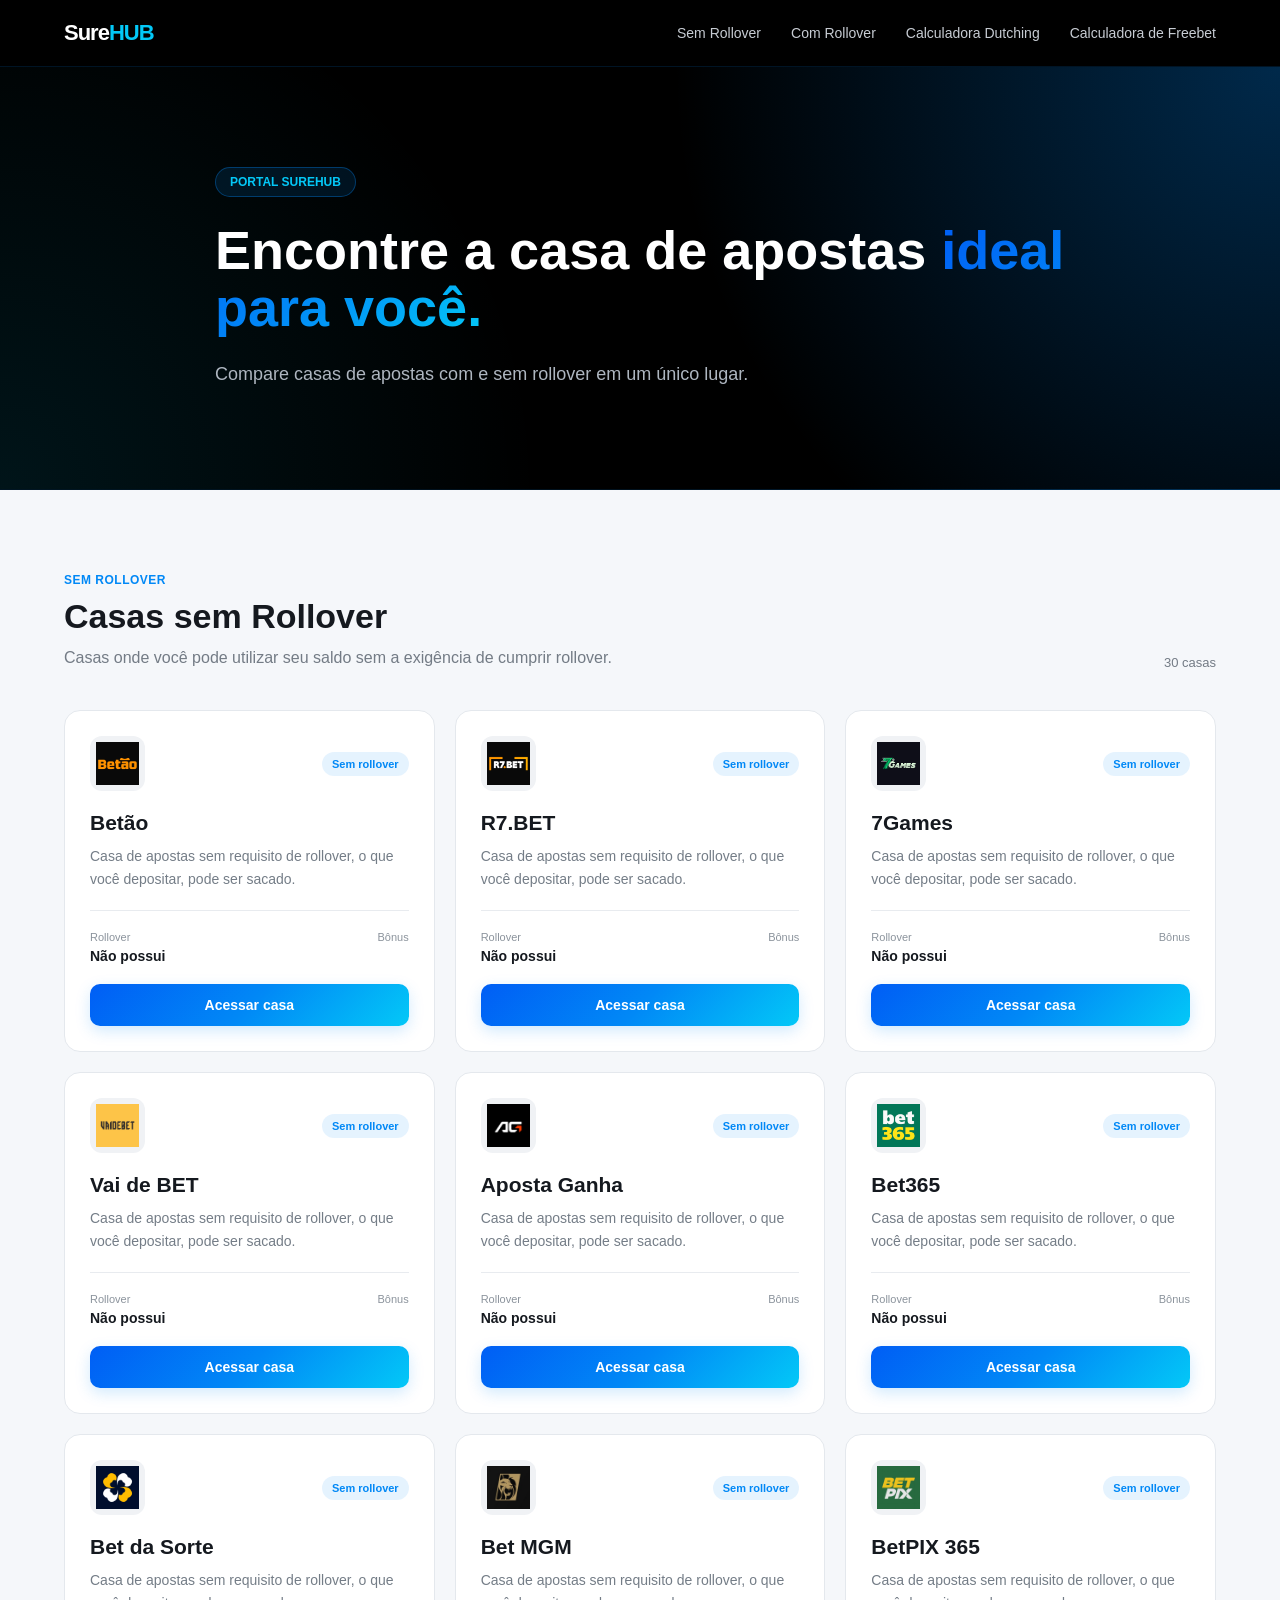
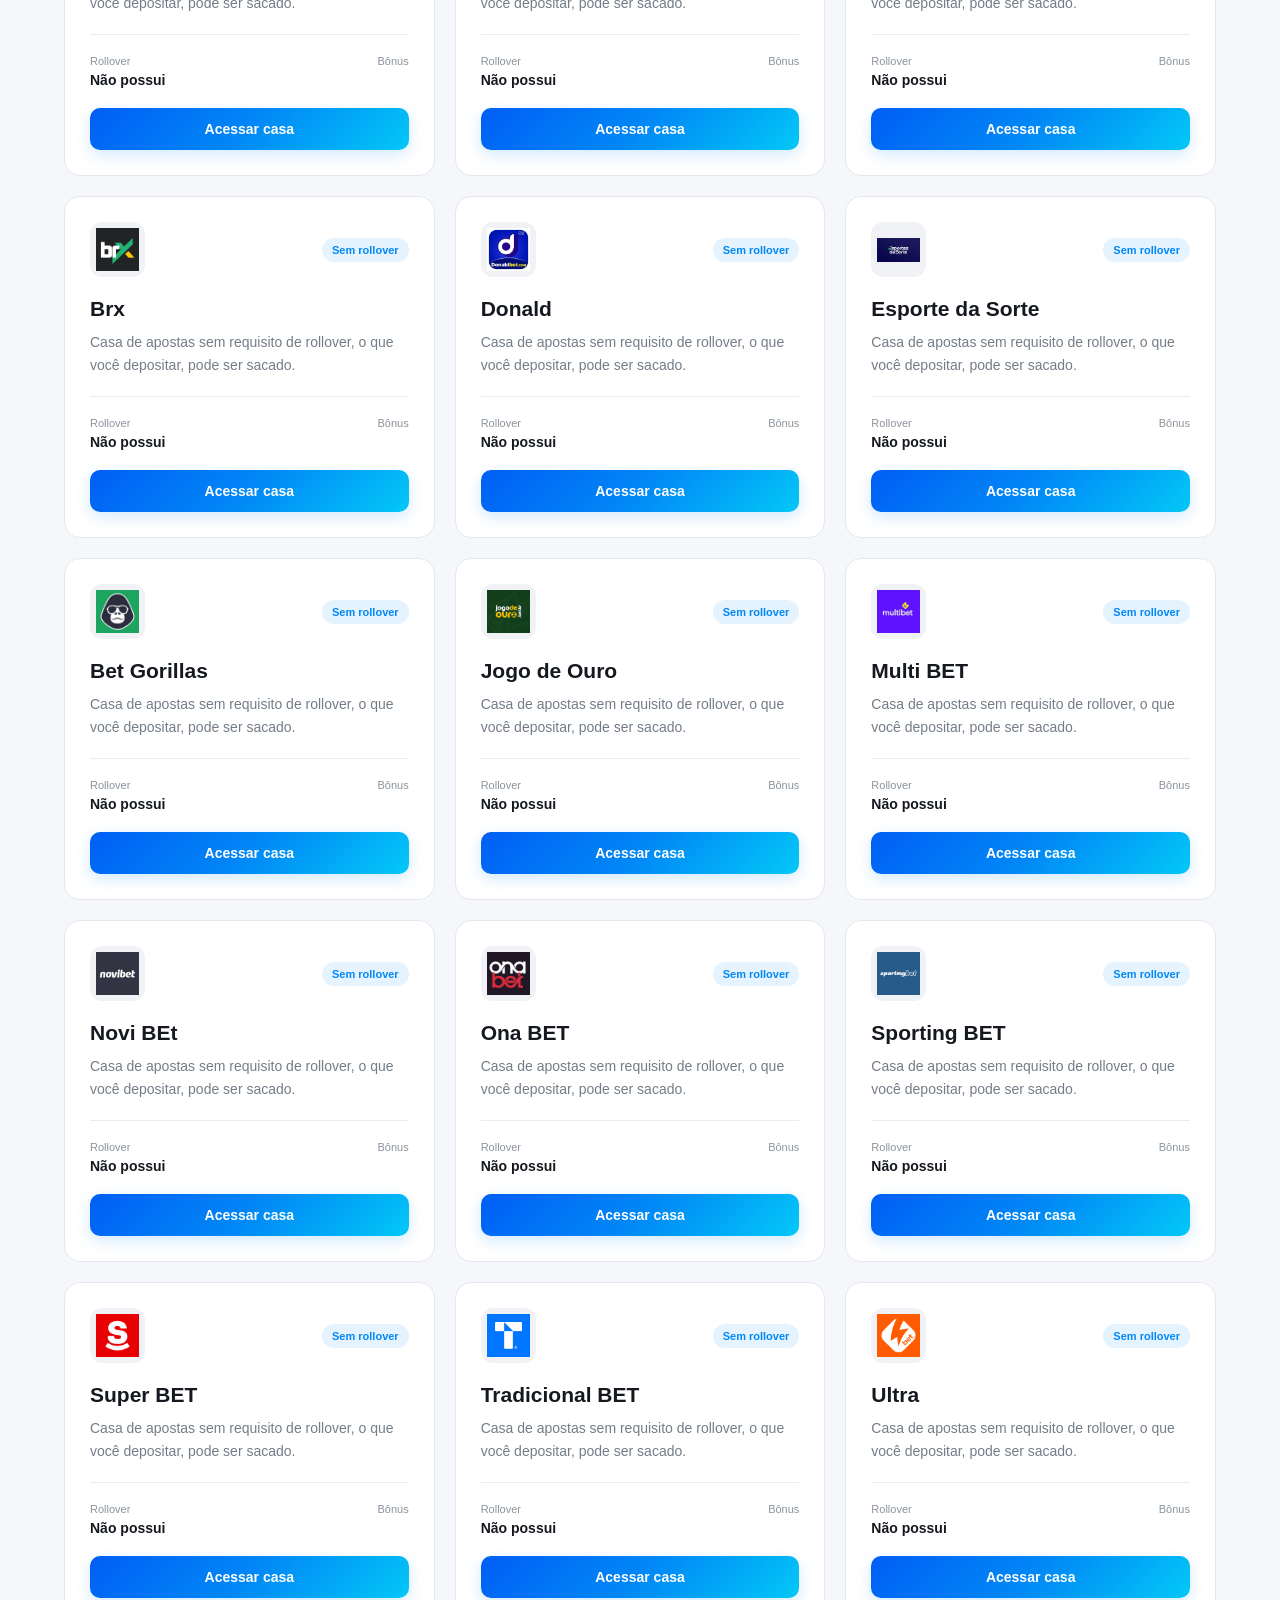
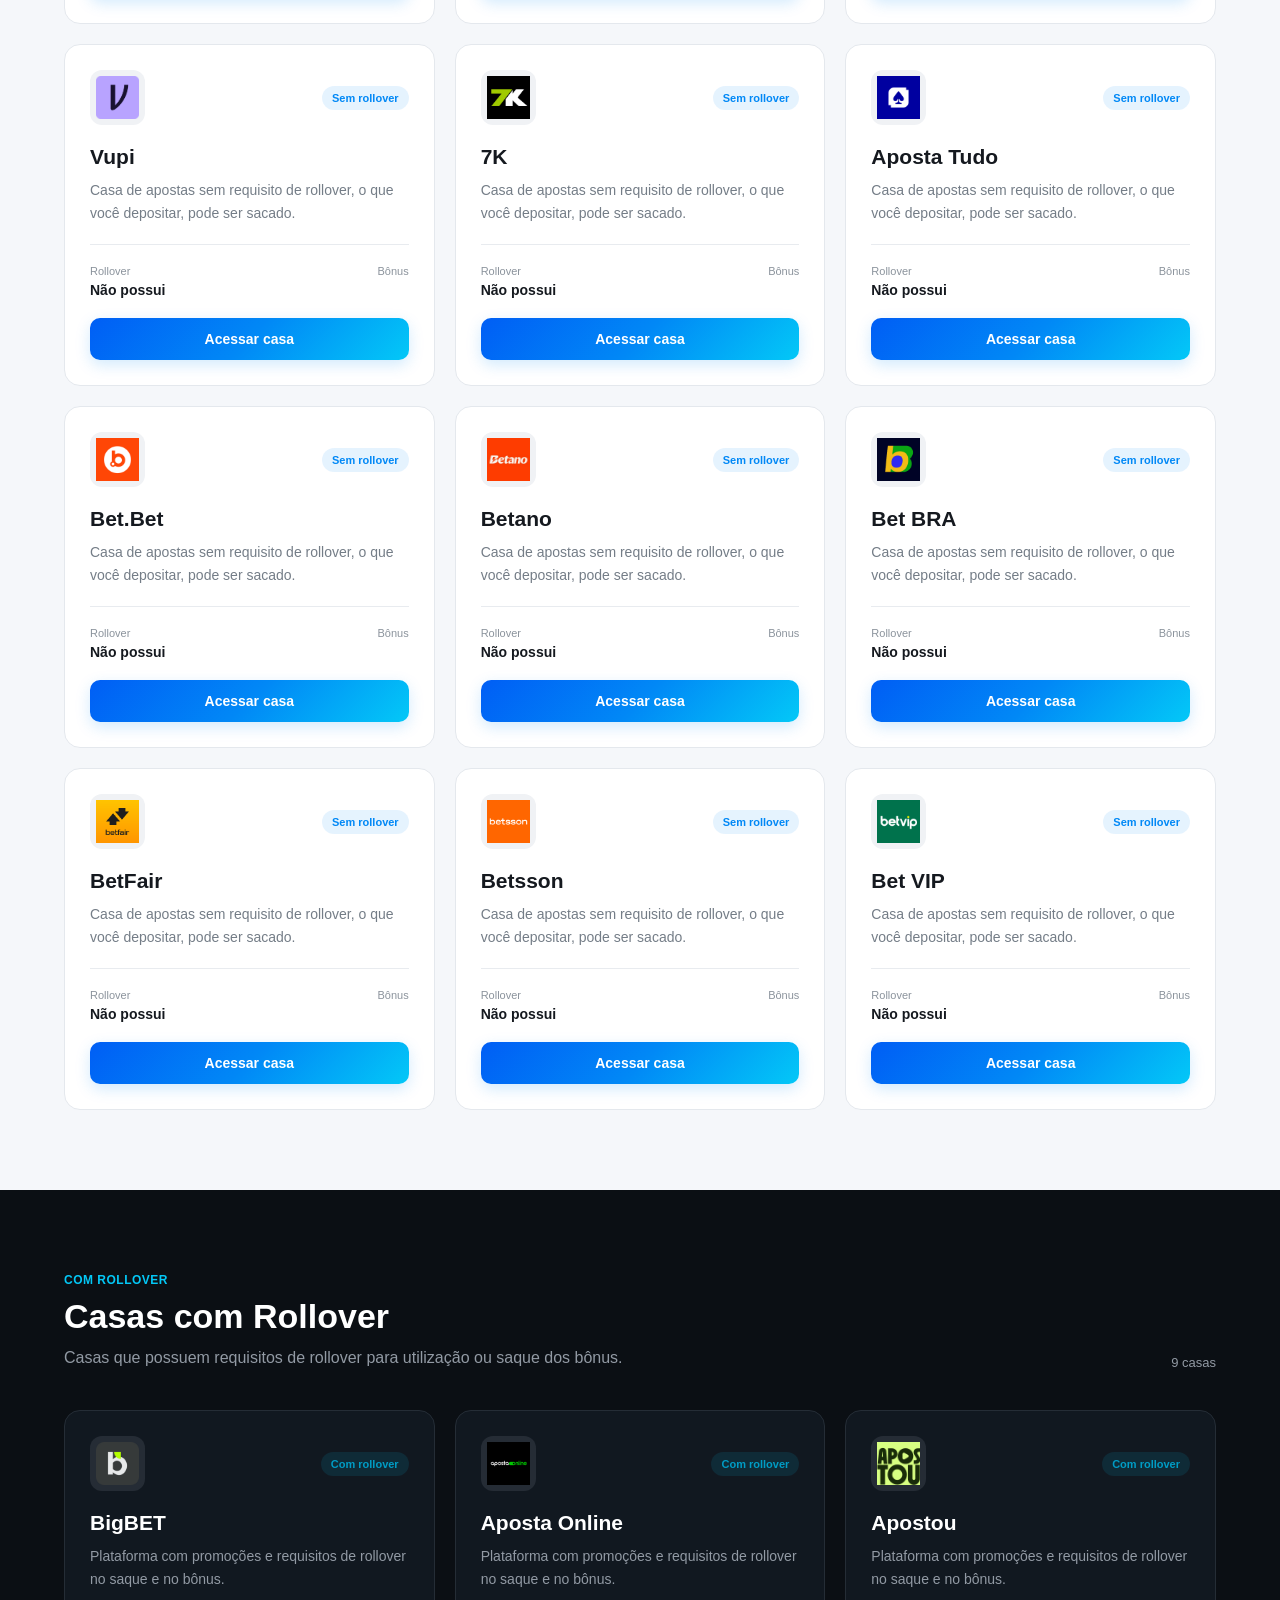
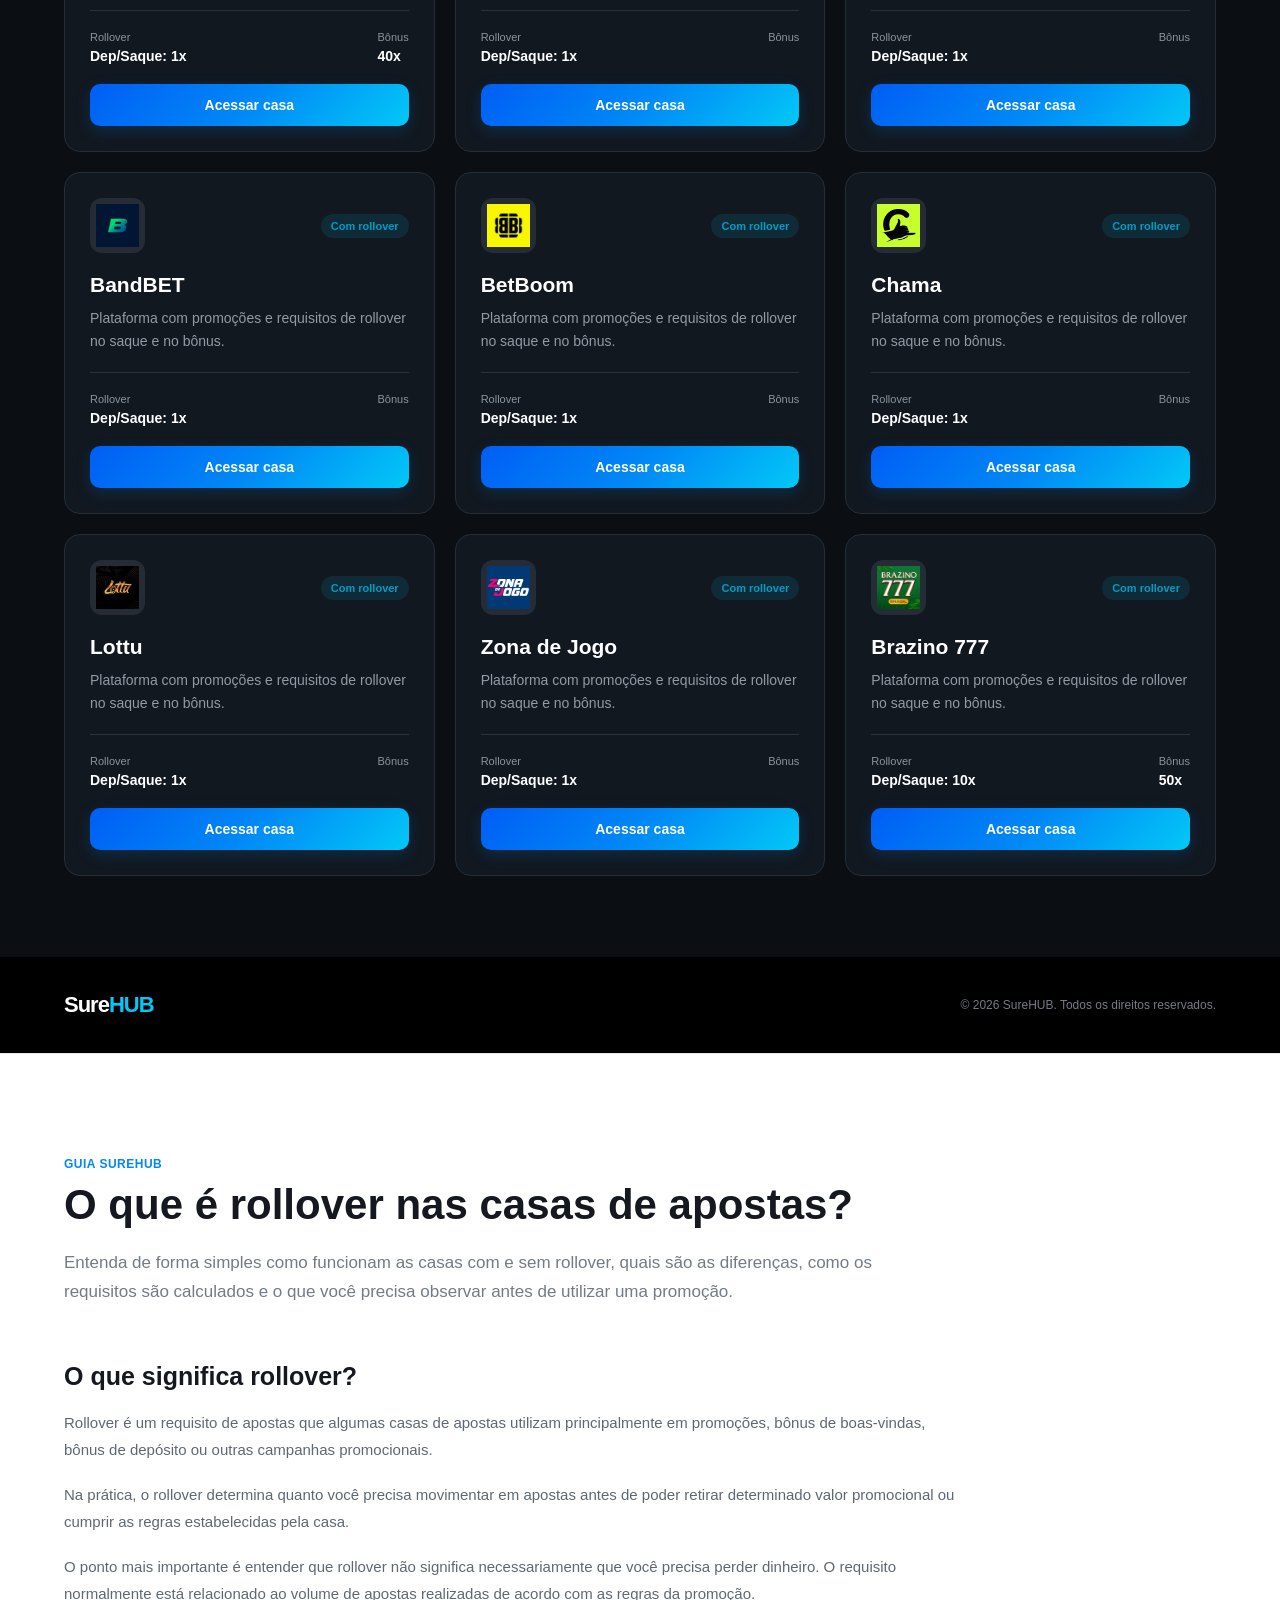
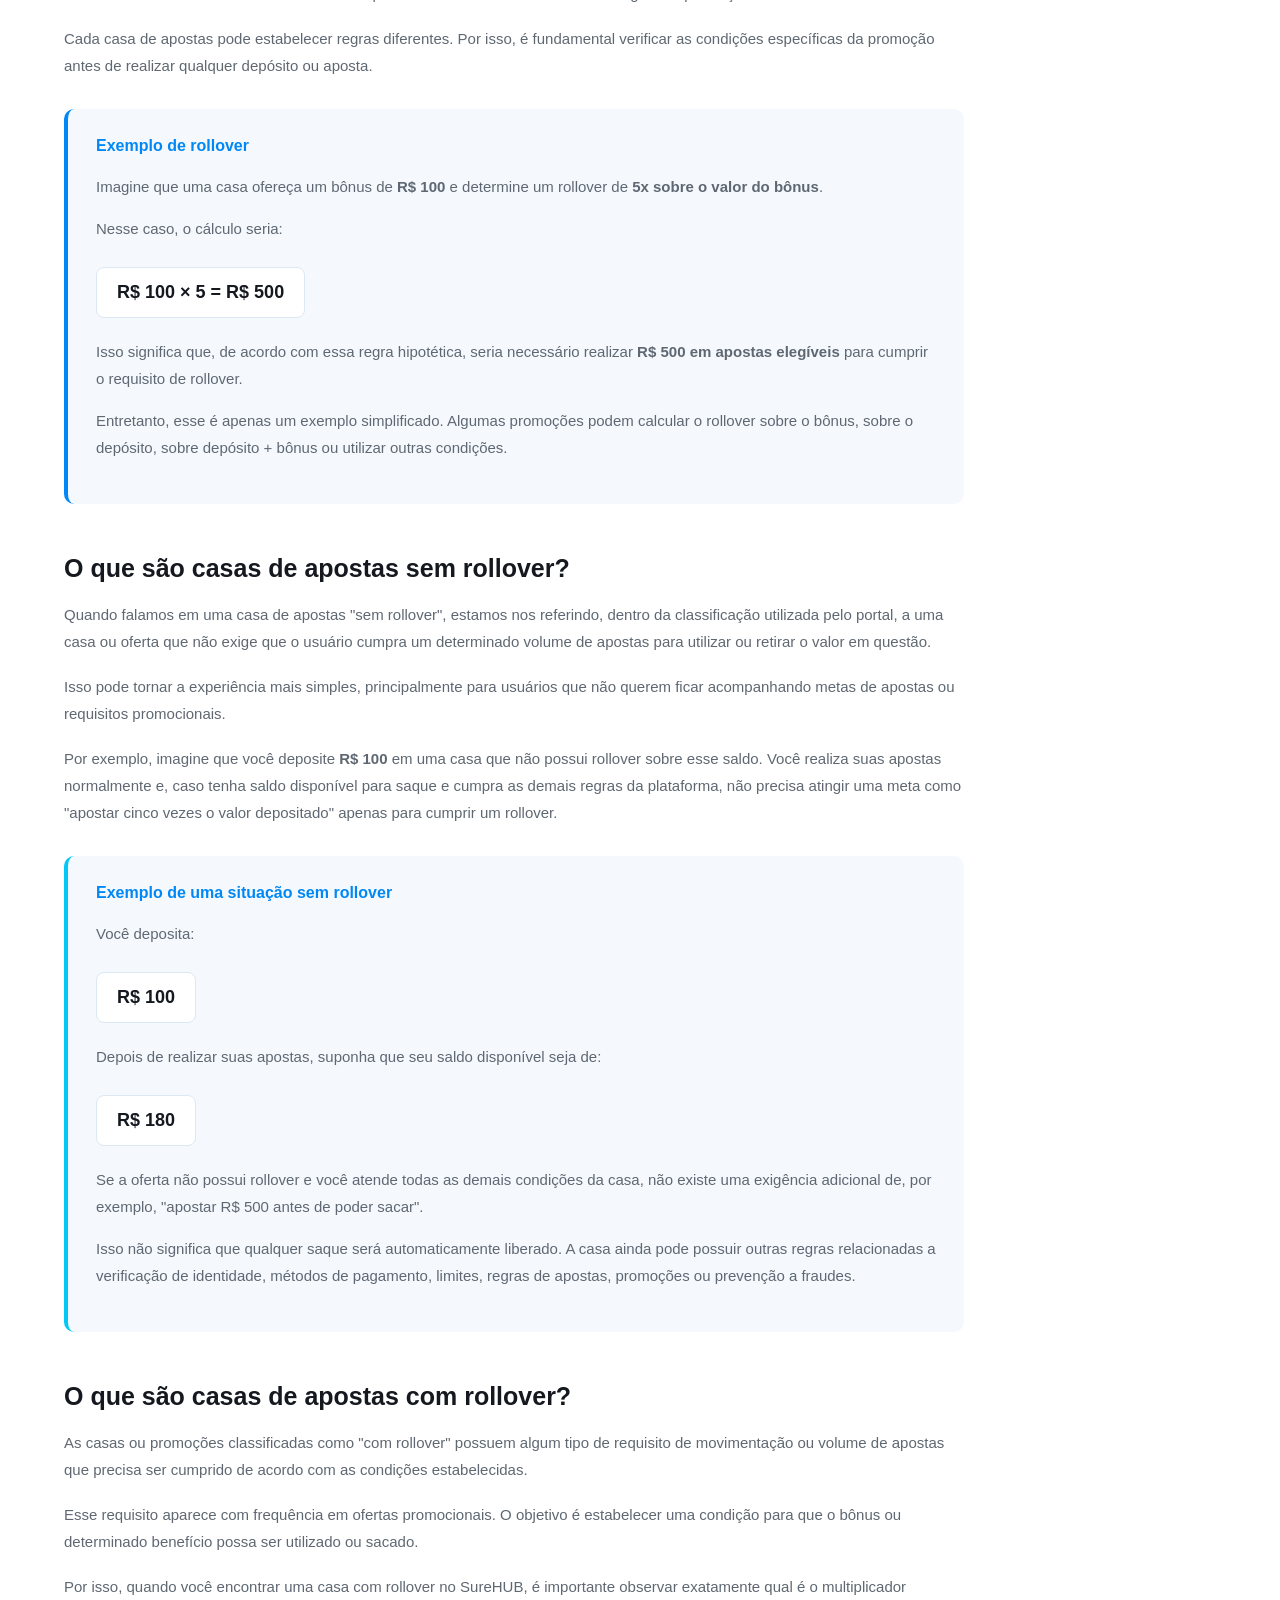
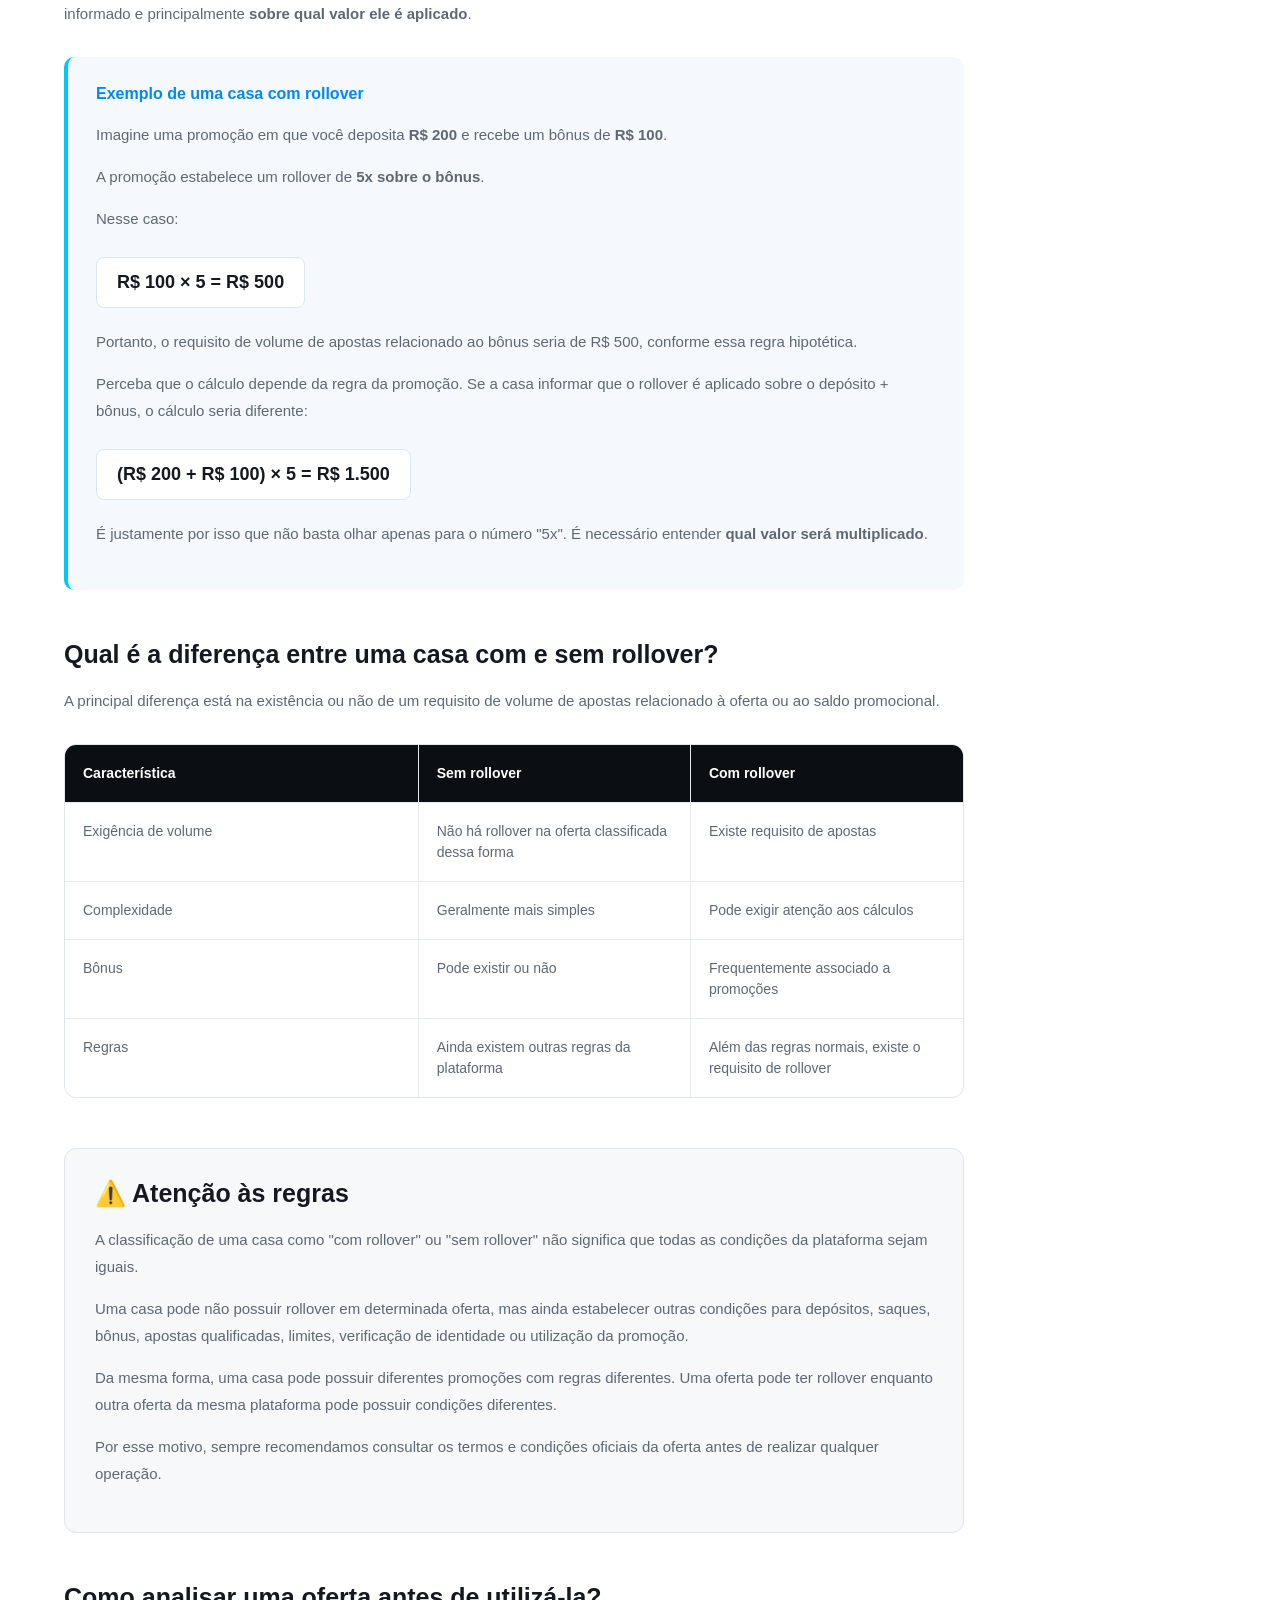
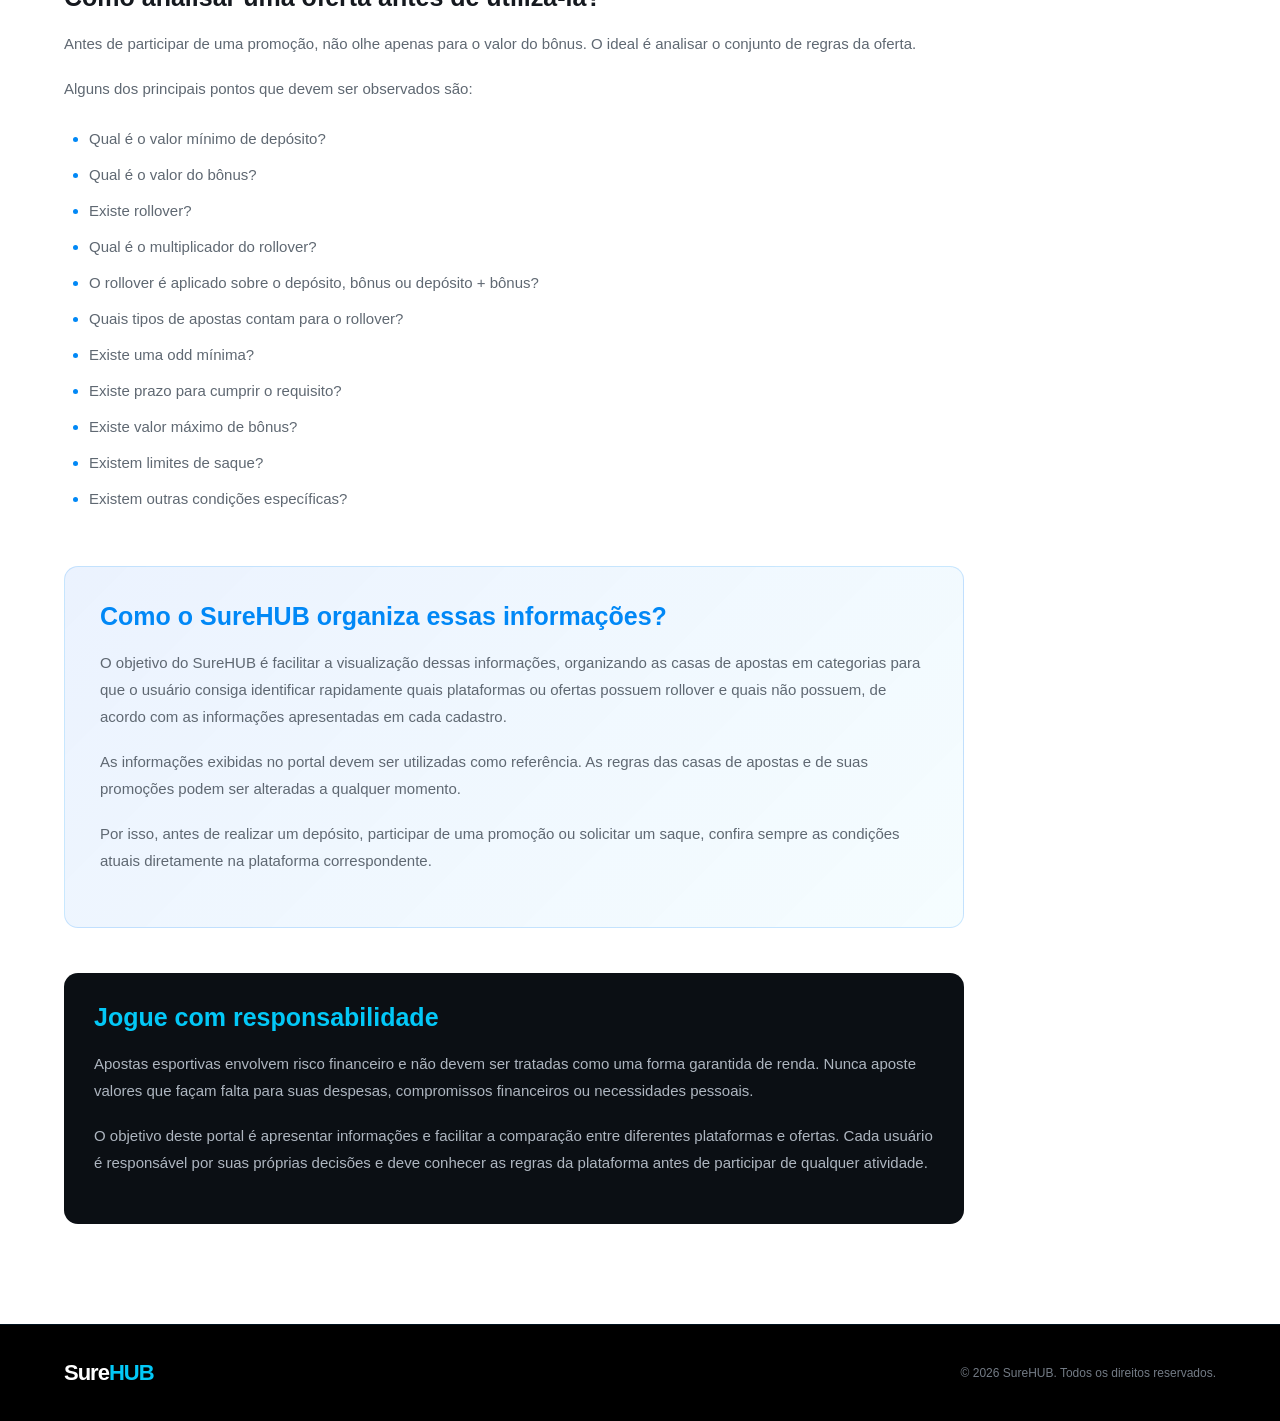
==== commit b2a9a609: "update" ====
--- a/index.html
+++ b/index.html
@@ -25,6 +25,7 @@
                 <a href="#sem-rollover">Sem Rollover</a>
                 <a href="#com-rollover">Com Rollover</a>
                 <a href="dutching.html" target="_blank" rel="noopener noreferrer">Calculadora Dutching</a>
+                <a href="freebet.html" target="_blank" rel="noopener noreferrer">Calculadora de Freebet</a>
             </nav>
 
         </div>
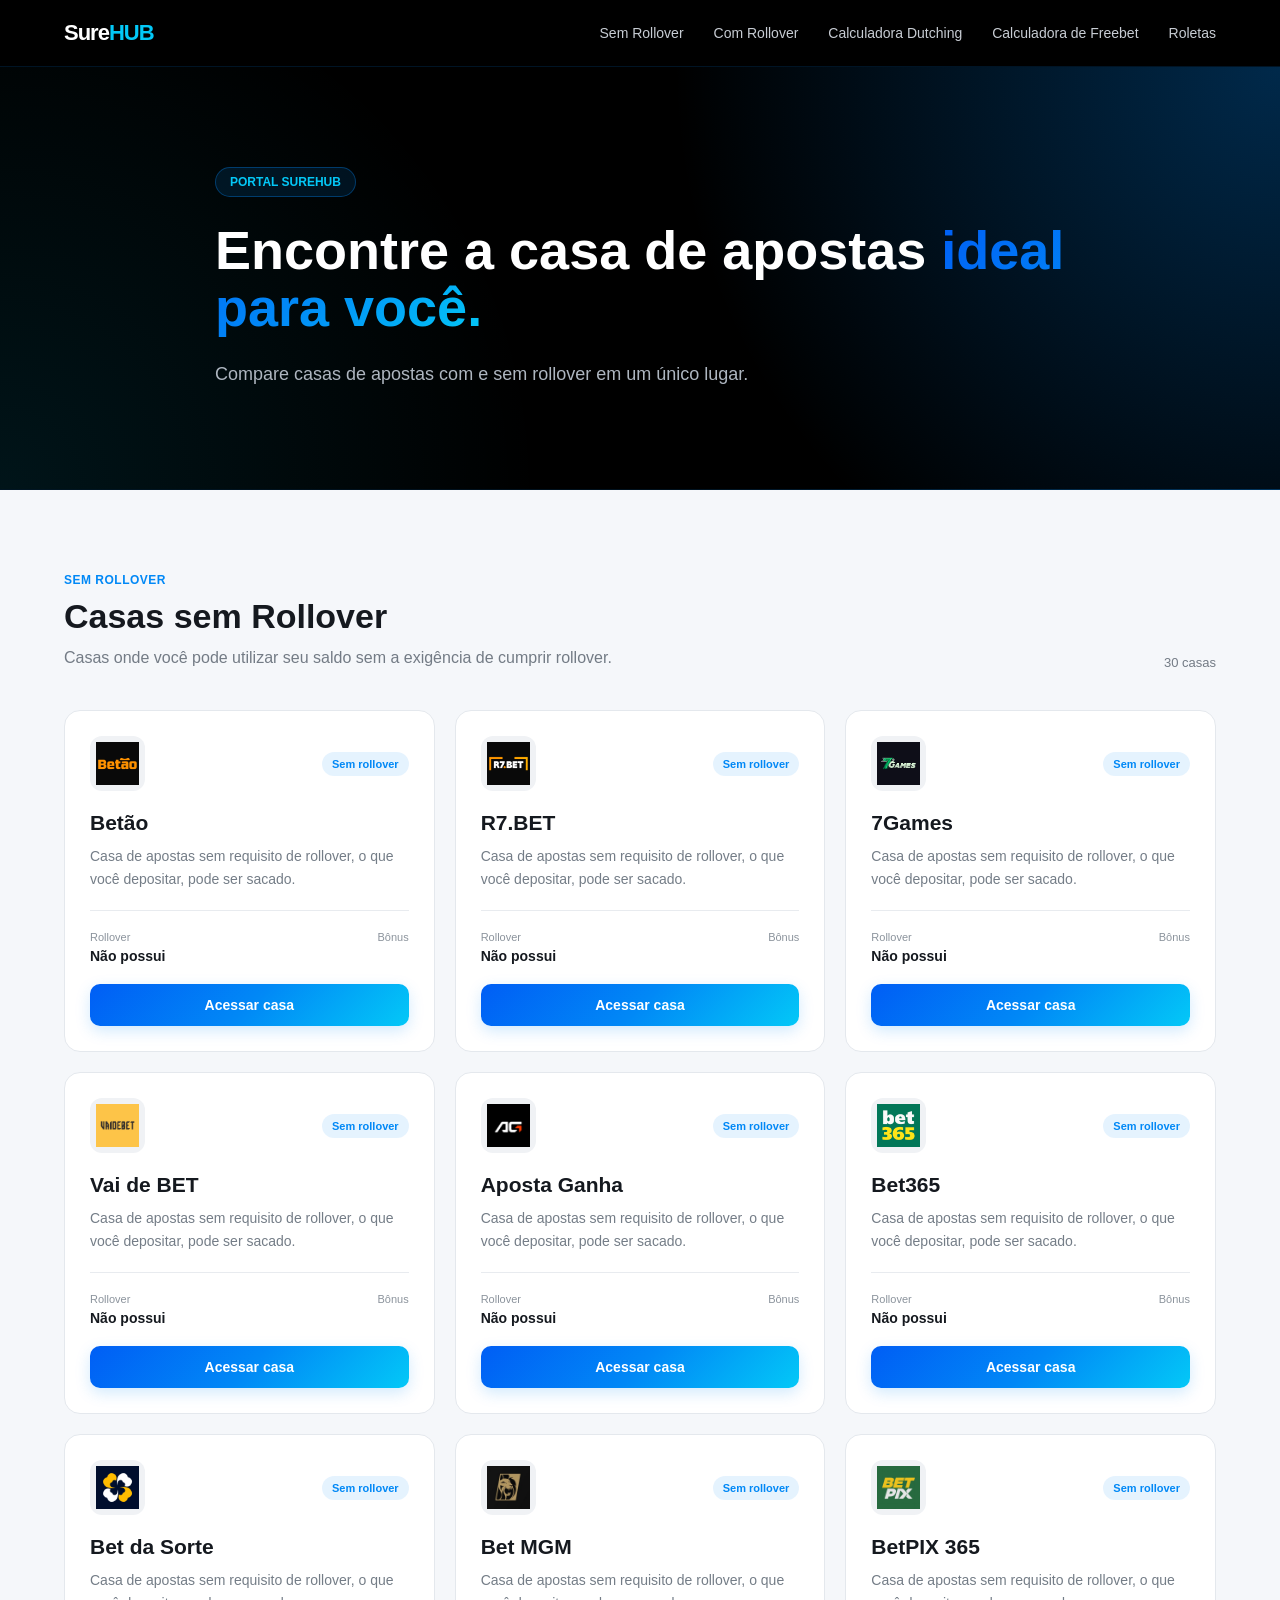
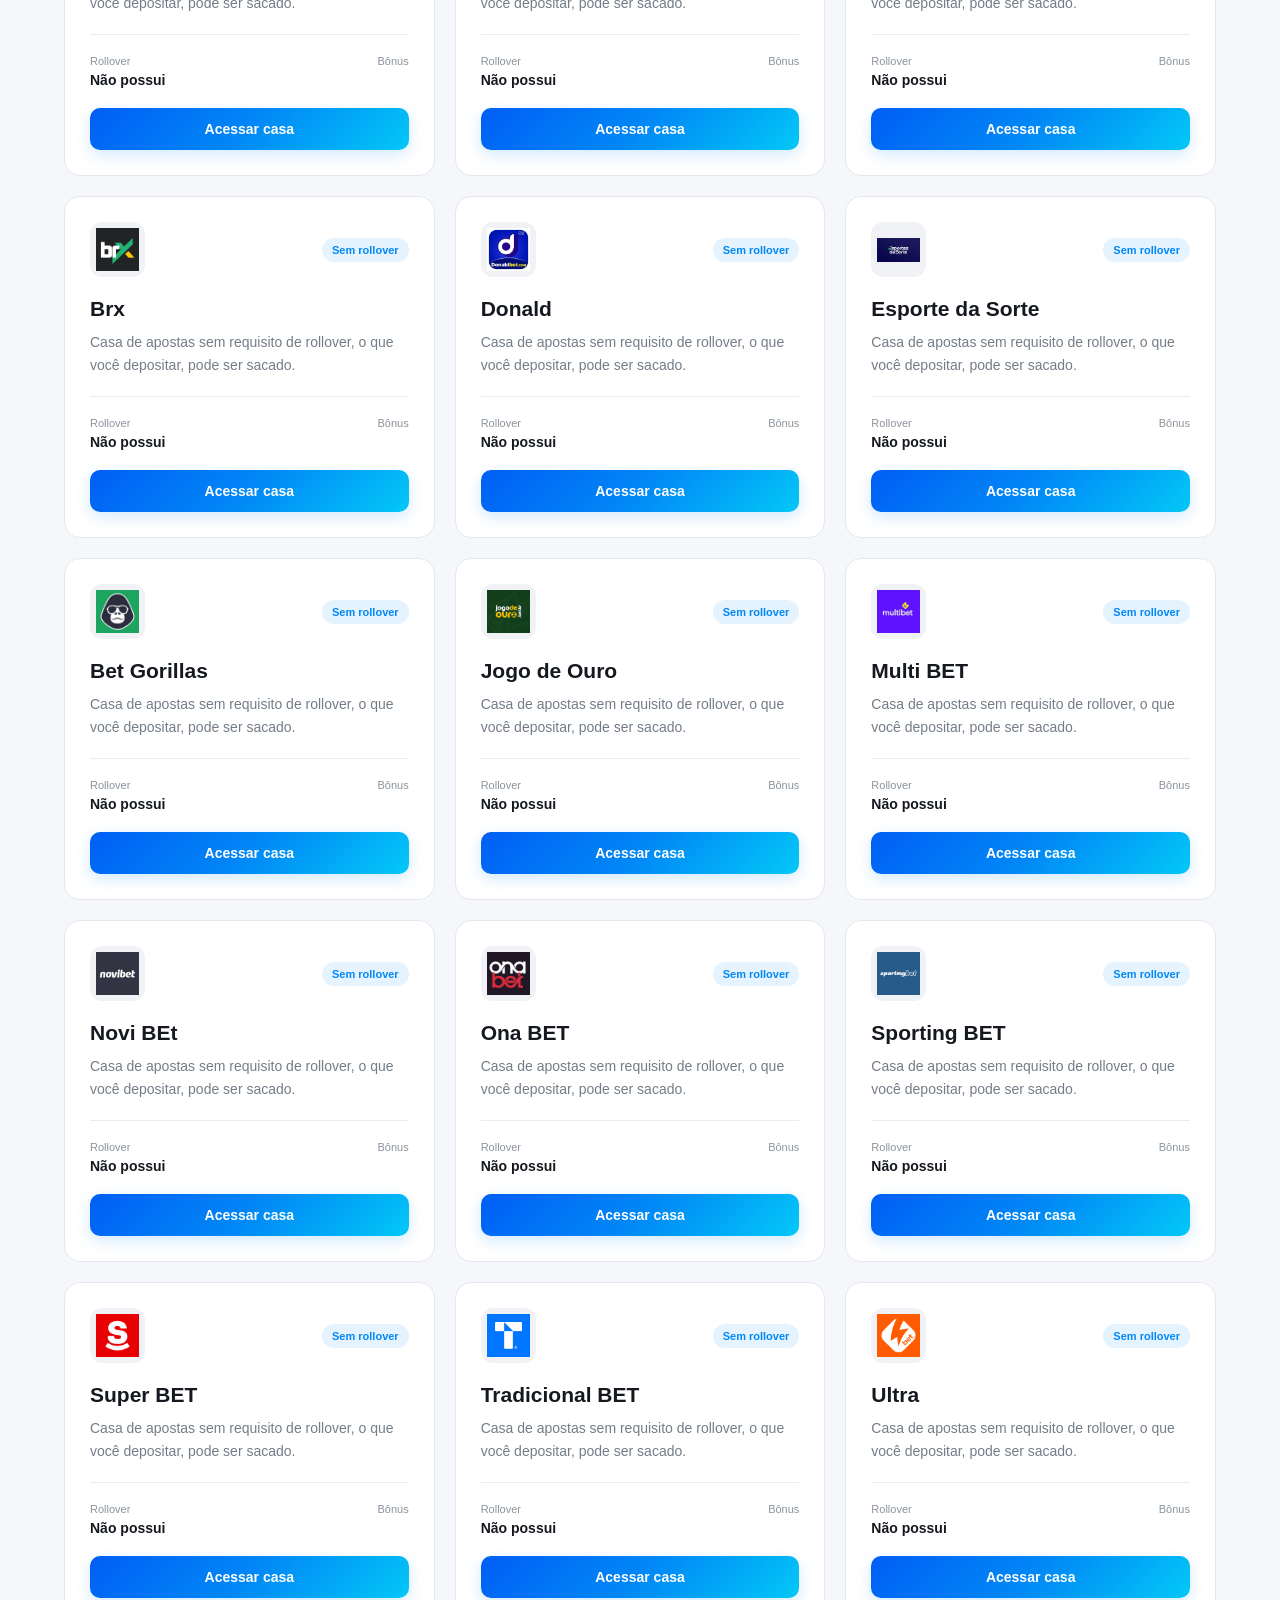
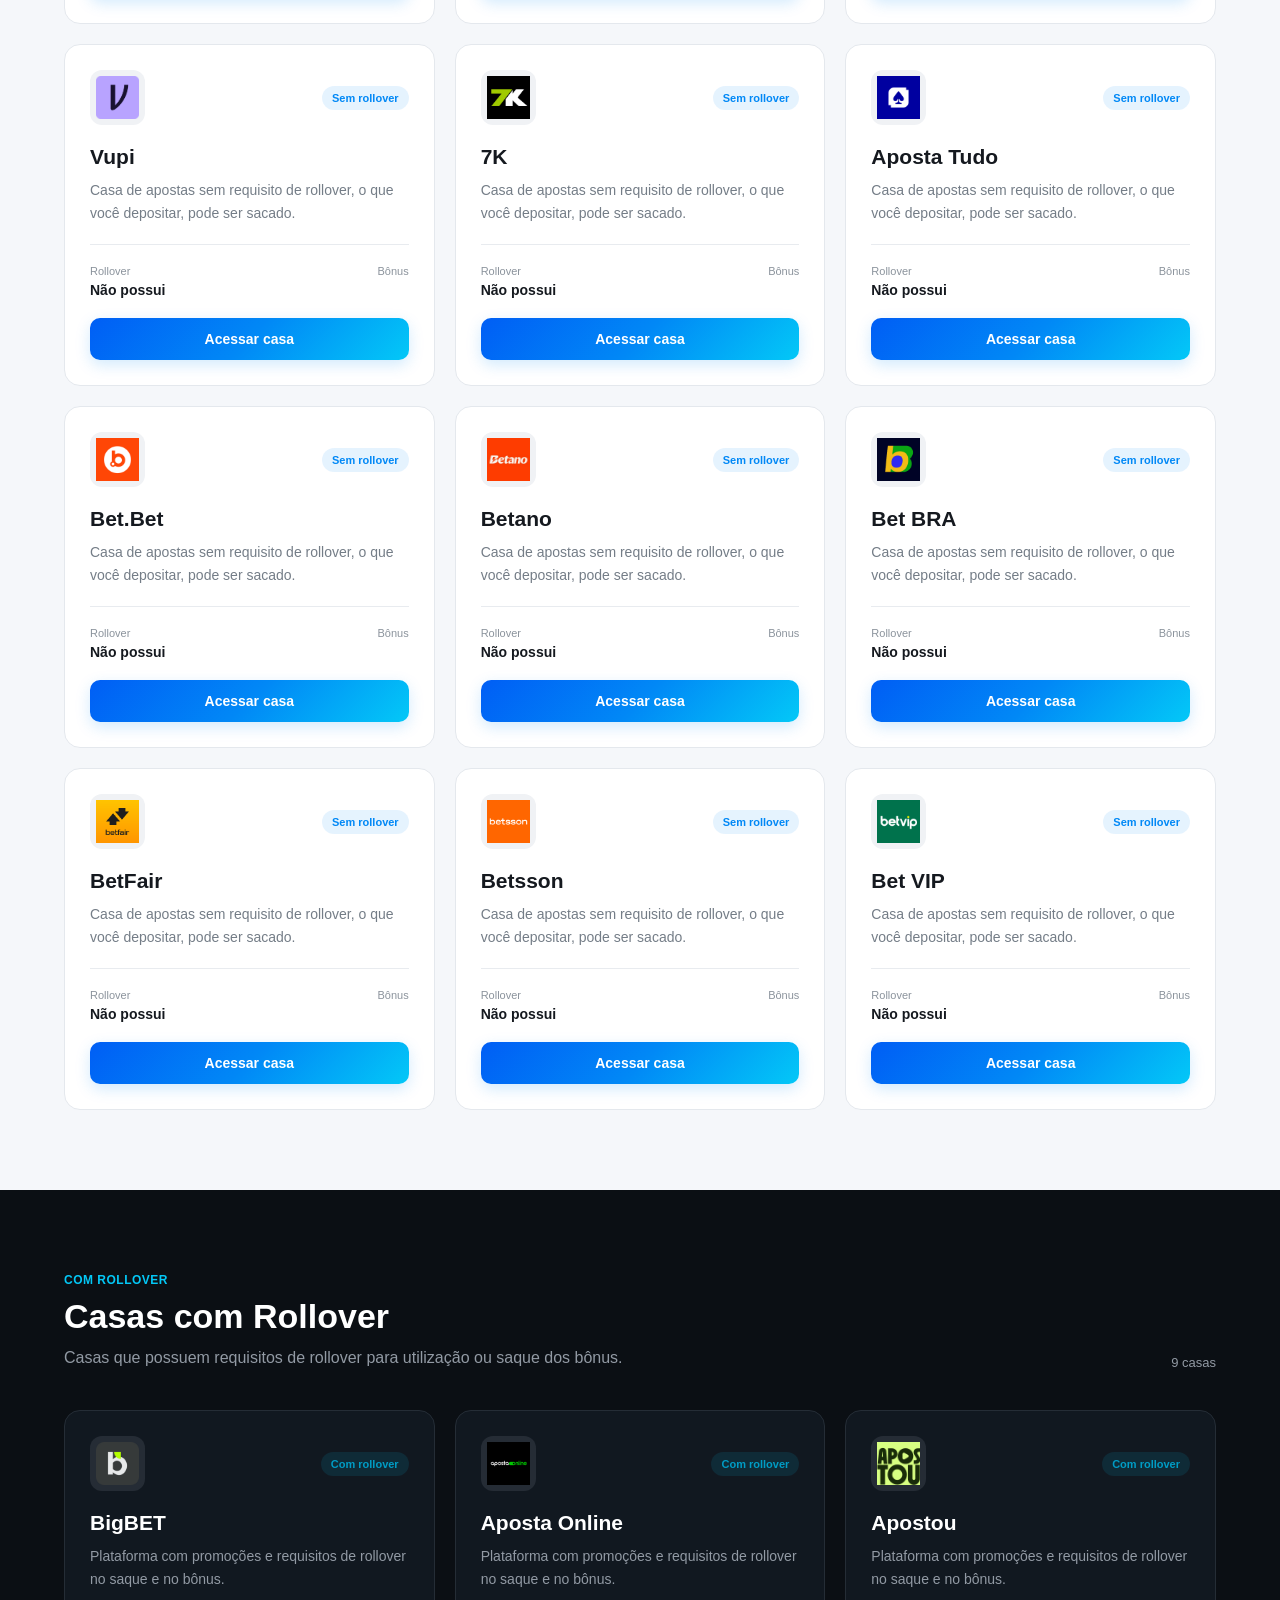
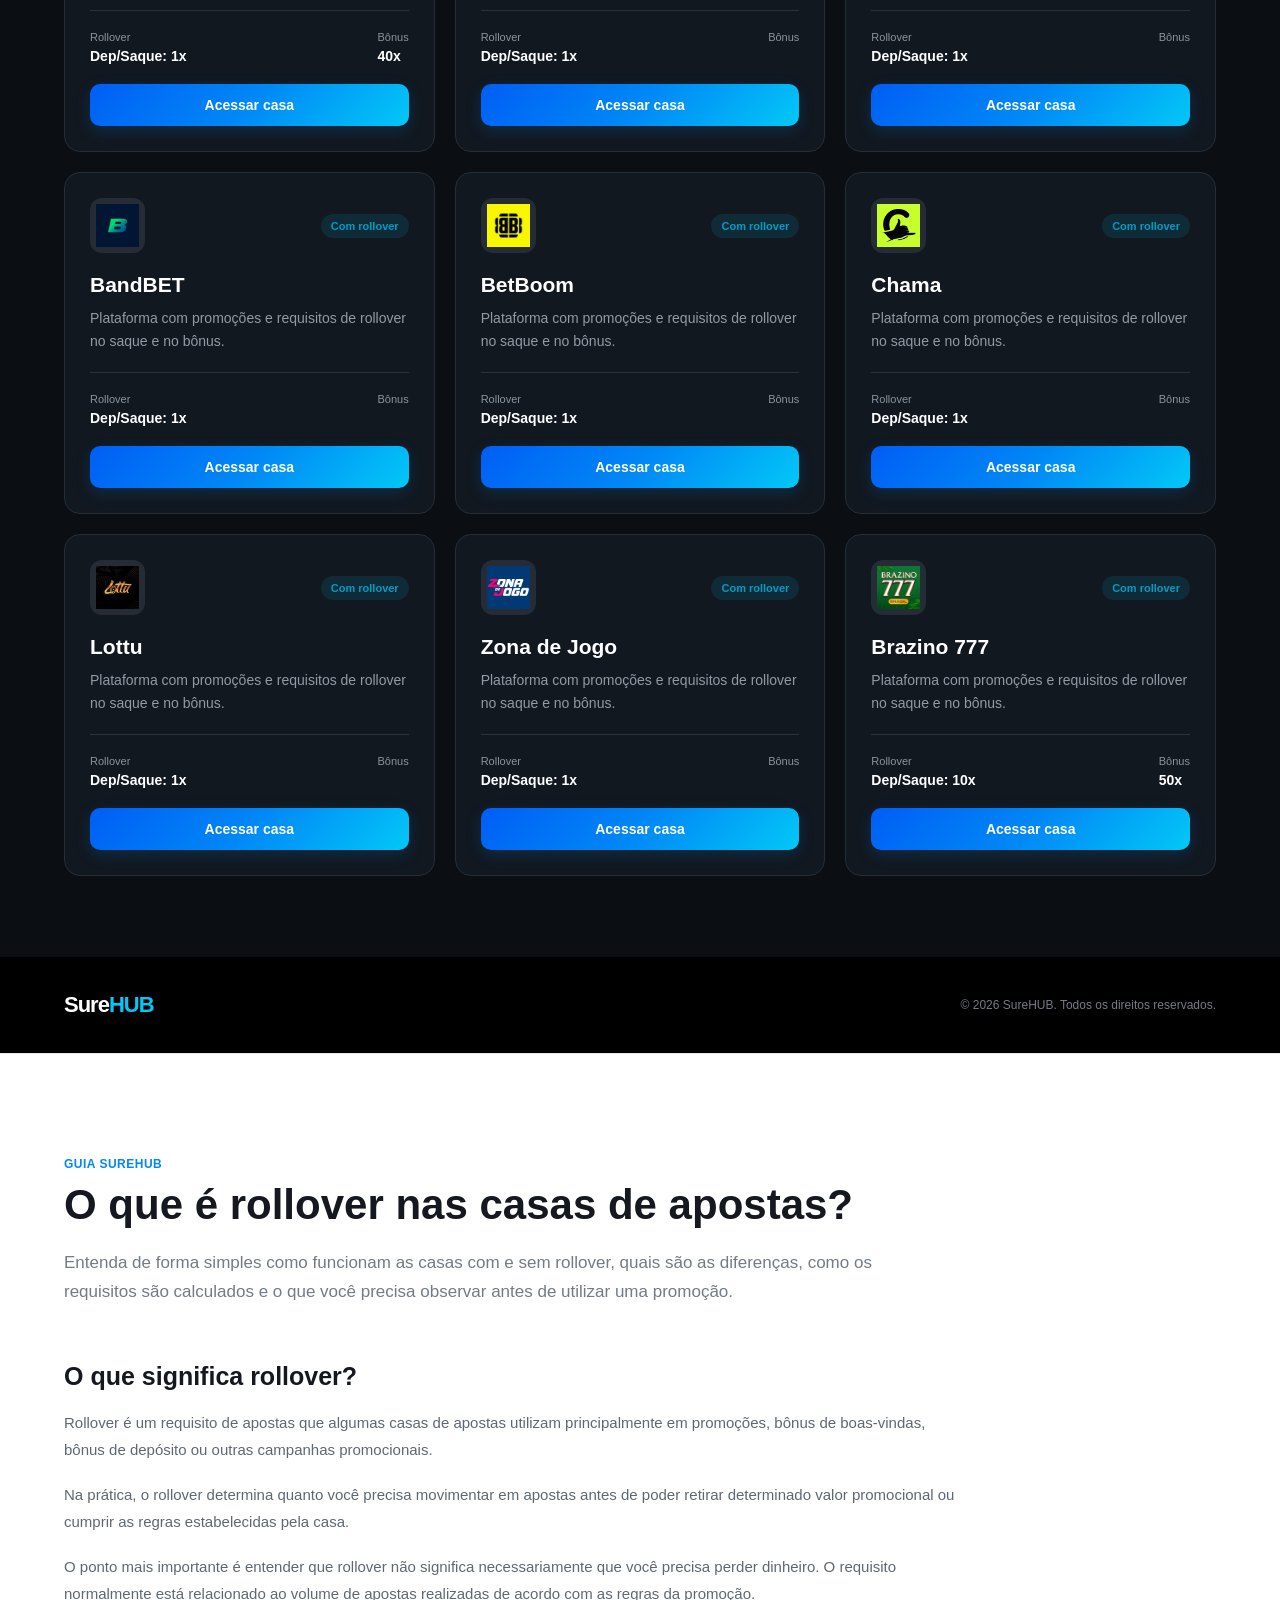
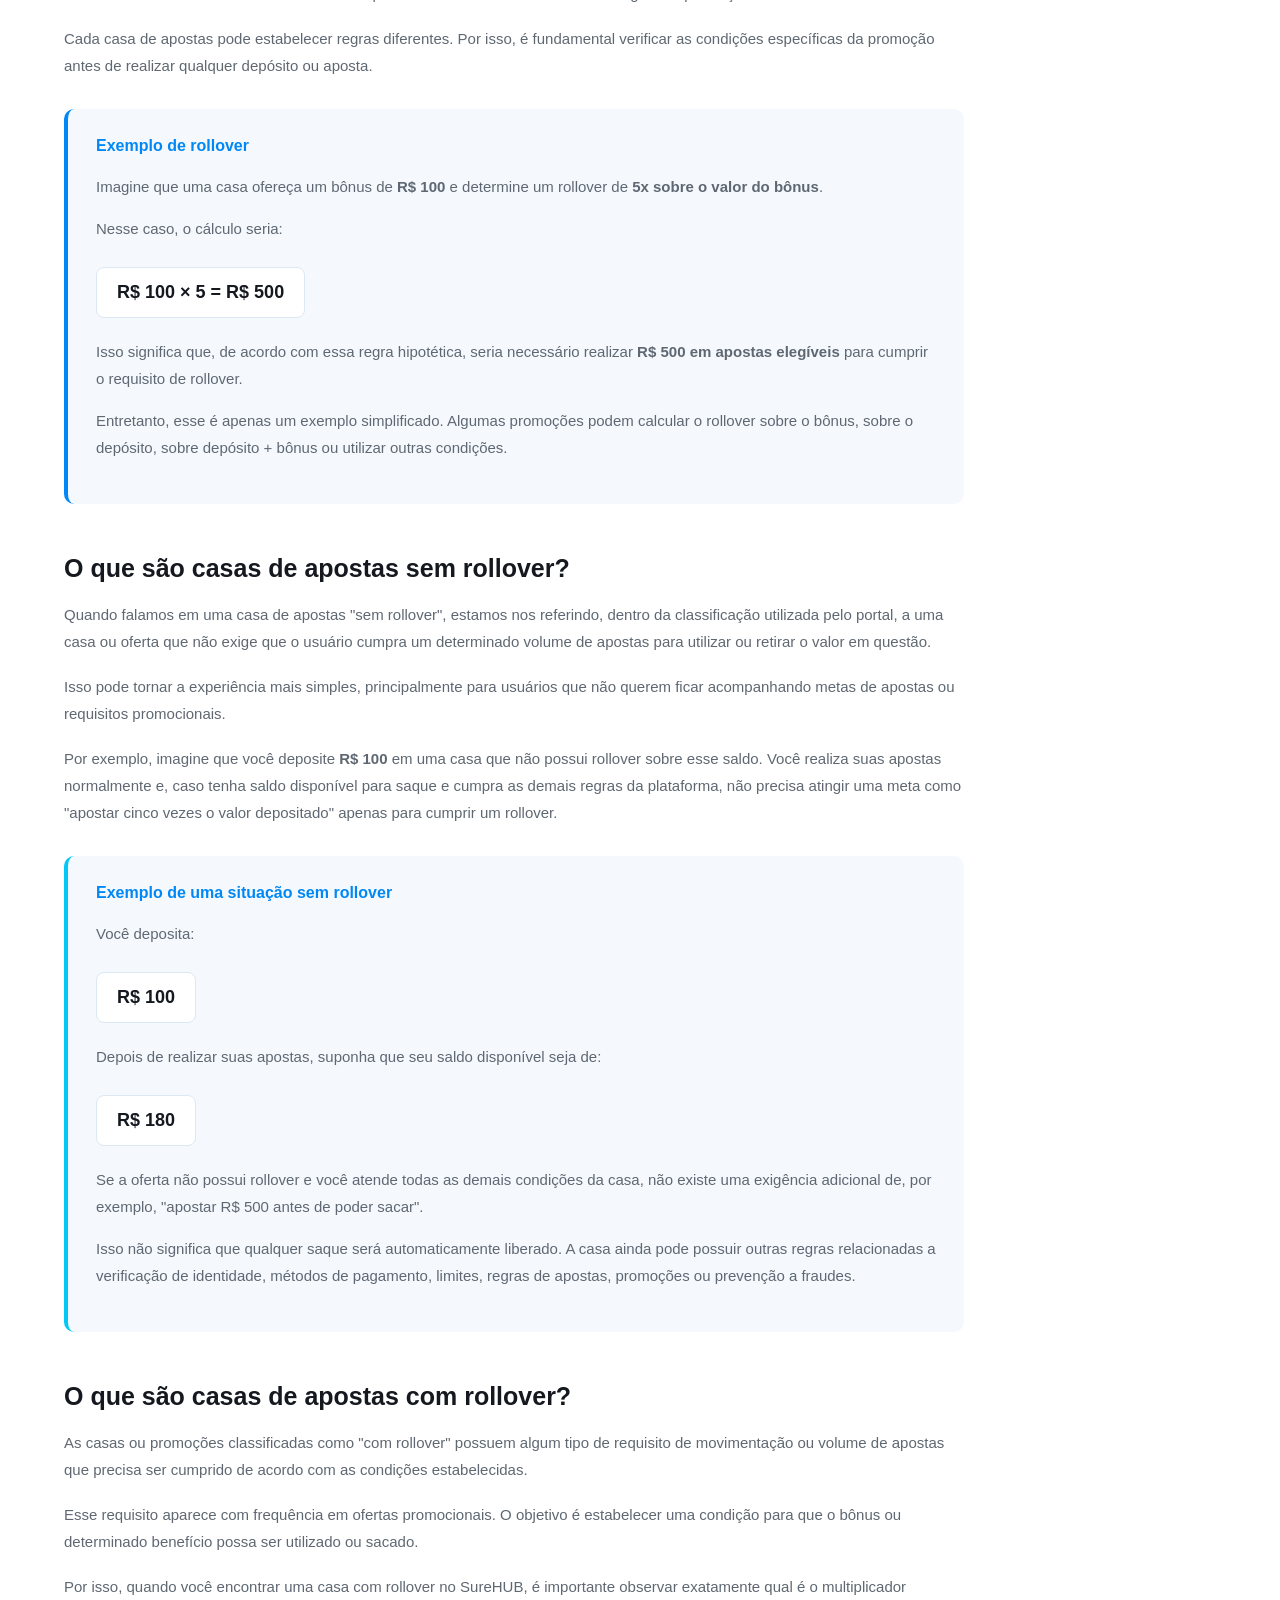
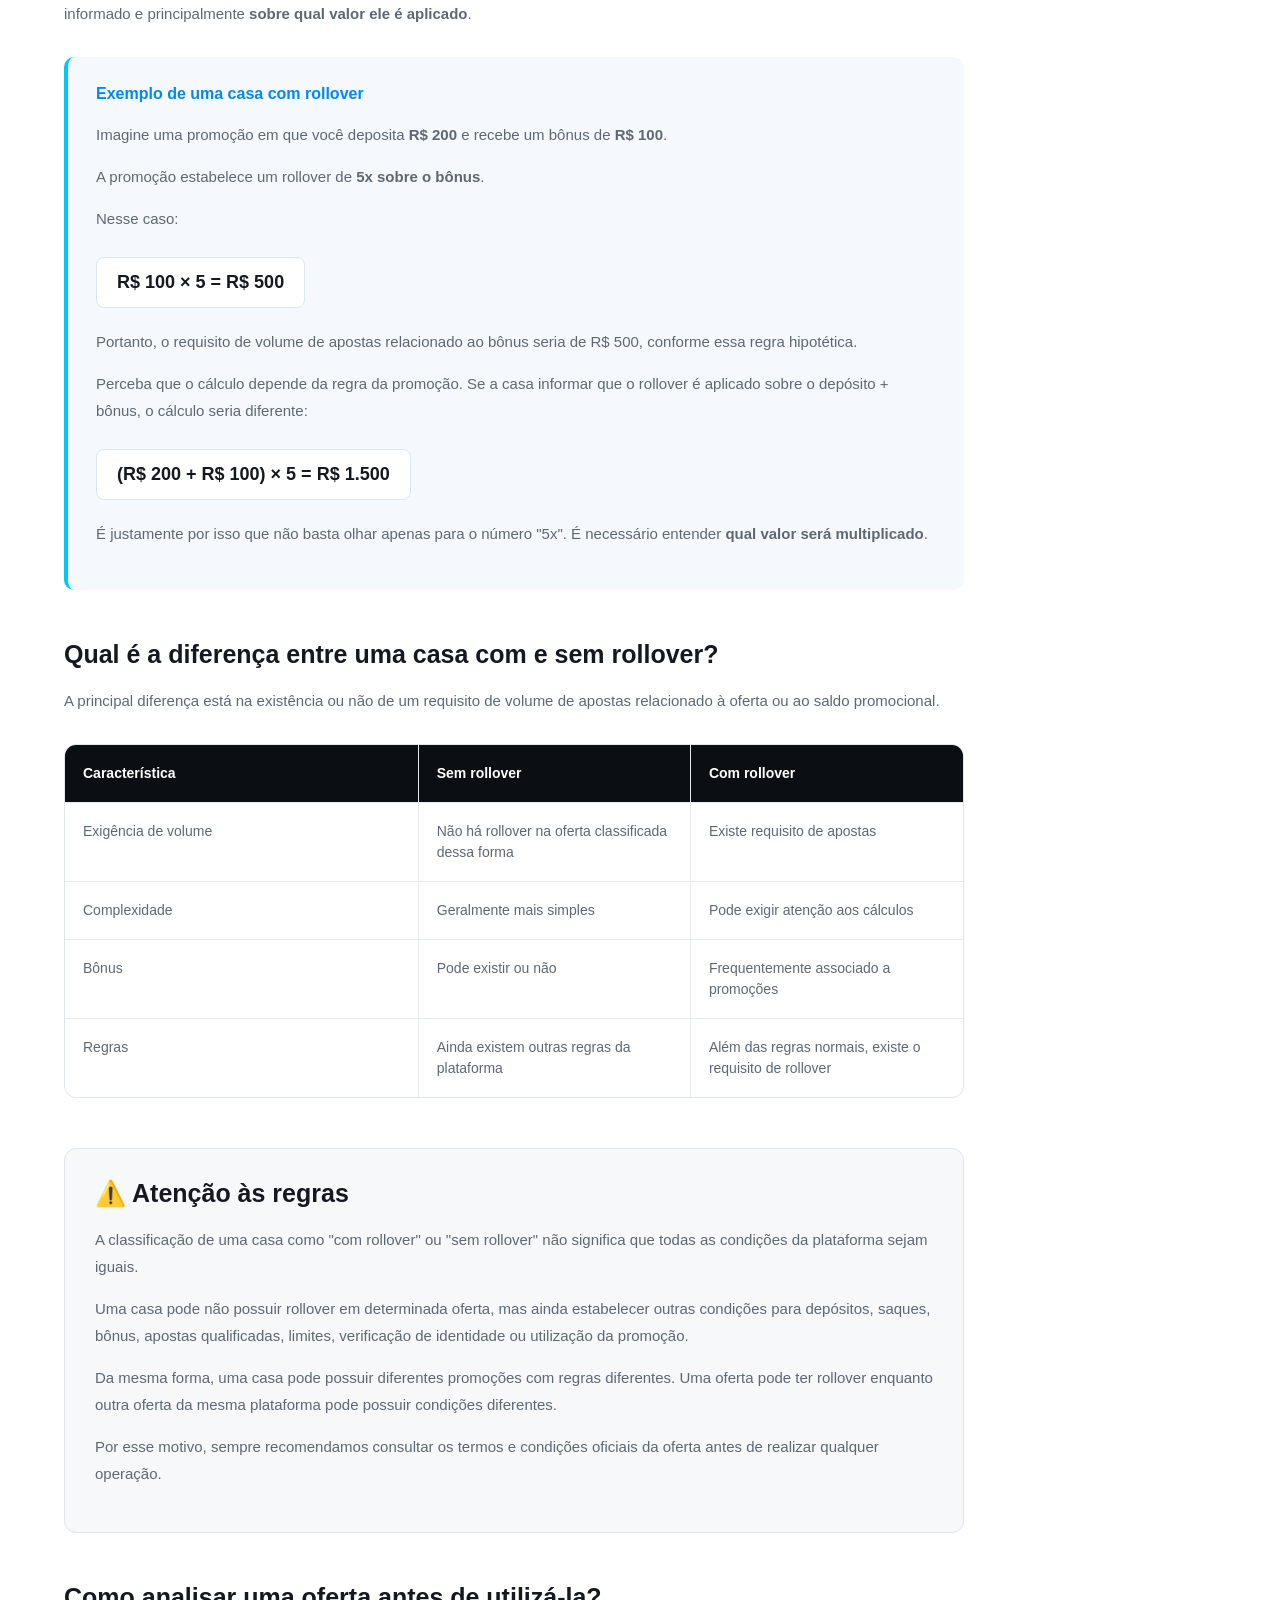
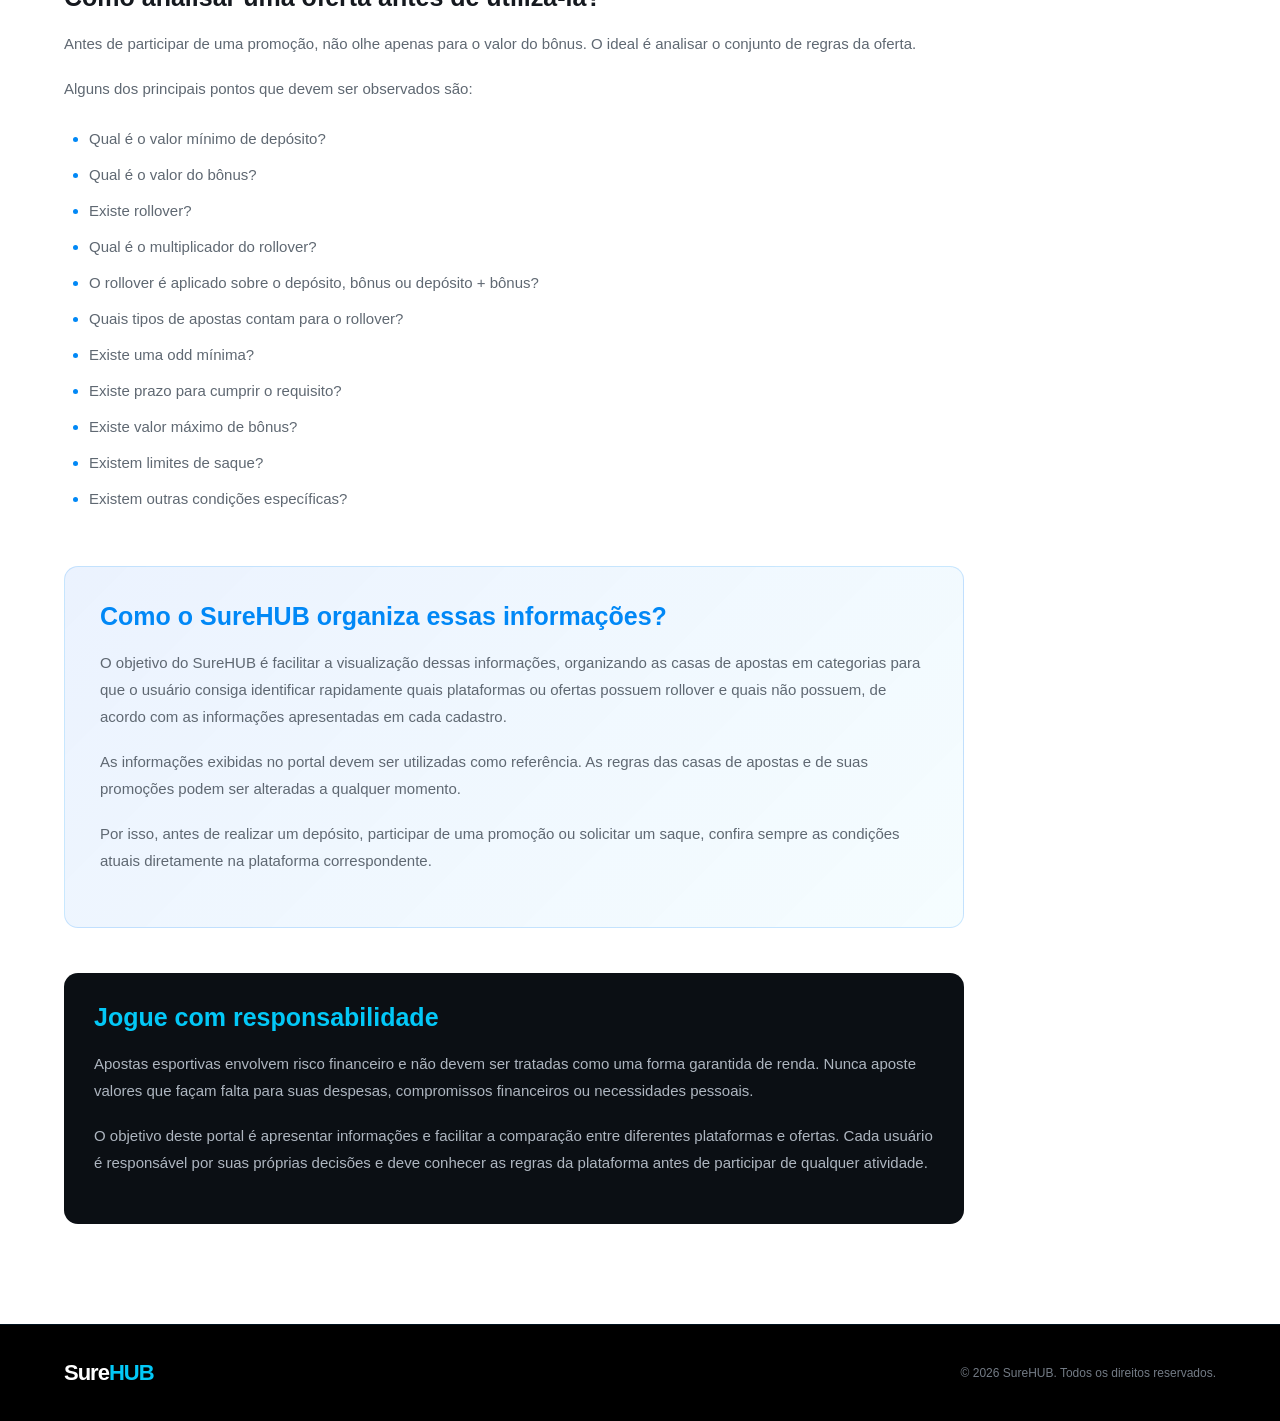
==== commit e8e77de5: "update" ====
--- a/index.html
+++ b/index.html
@@ -26,6 +26,7 @@
                 <a href="#com-rollover">Com Rollover</a>
                 <a href="dutching.html" target="_blank" rel="noopener noreferrer">Calculadora Dutching</a>
                 <a href="freebet.html" target="_blank" rel="noopener noreferrer">Calculadora de Freebet</a>
+                <a href="roletas.html" target="_blank" rel="noopener noreferrer">Roletas</a>
             </nav>
 
         </div>
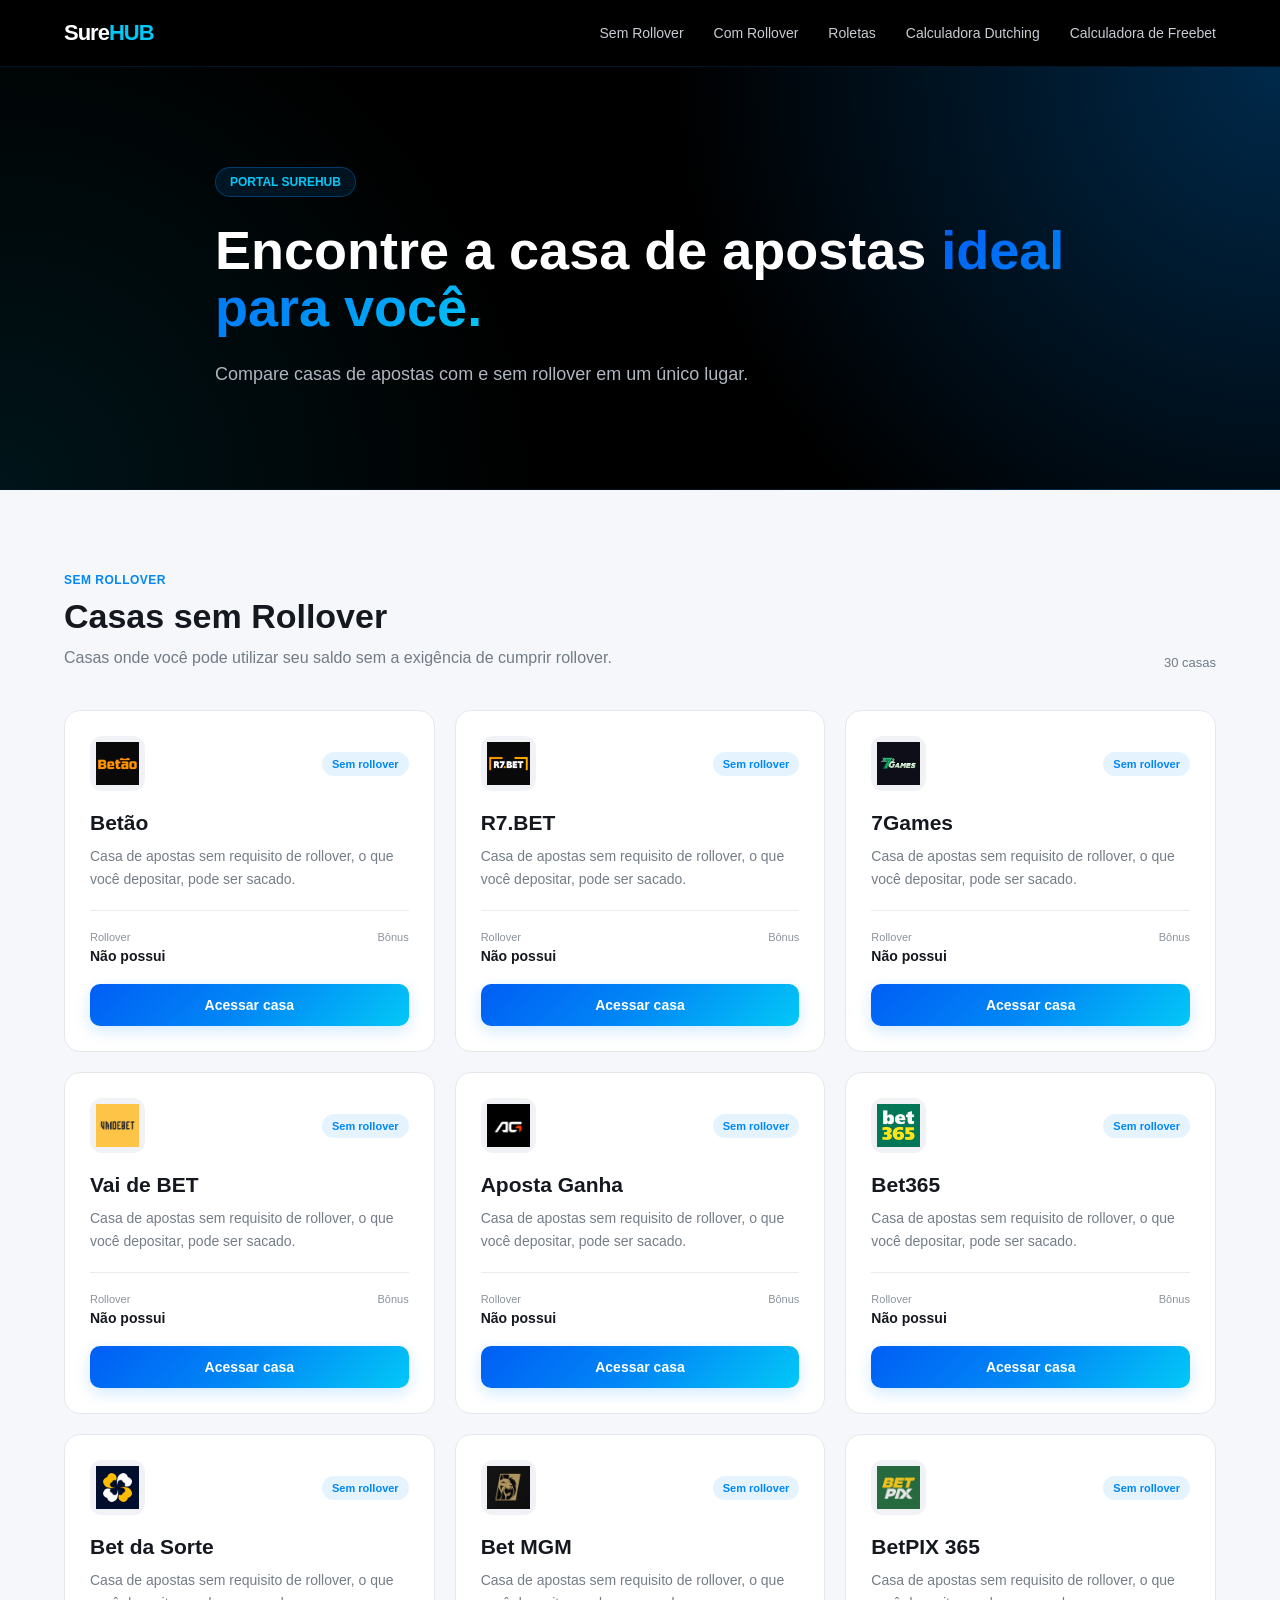
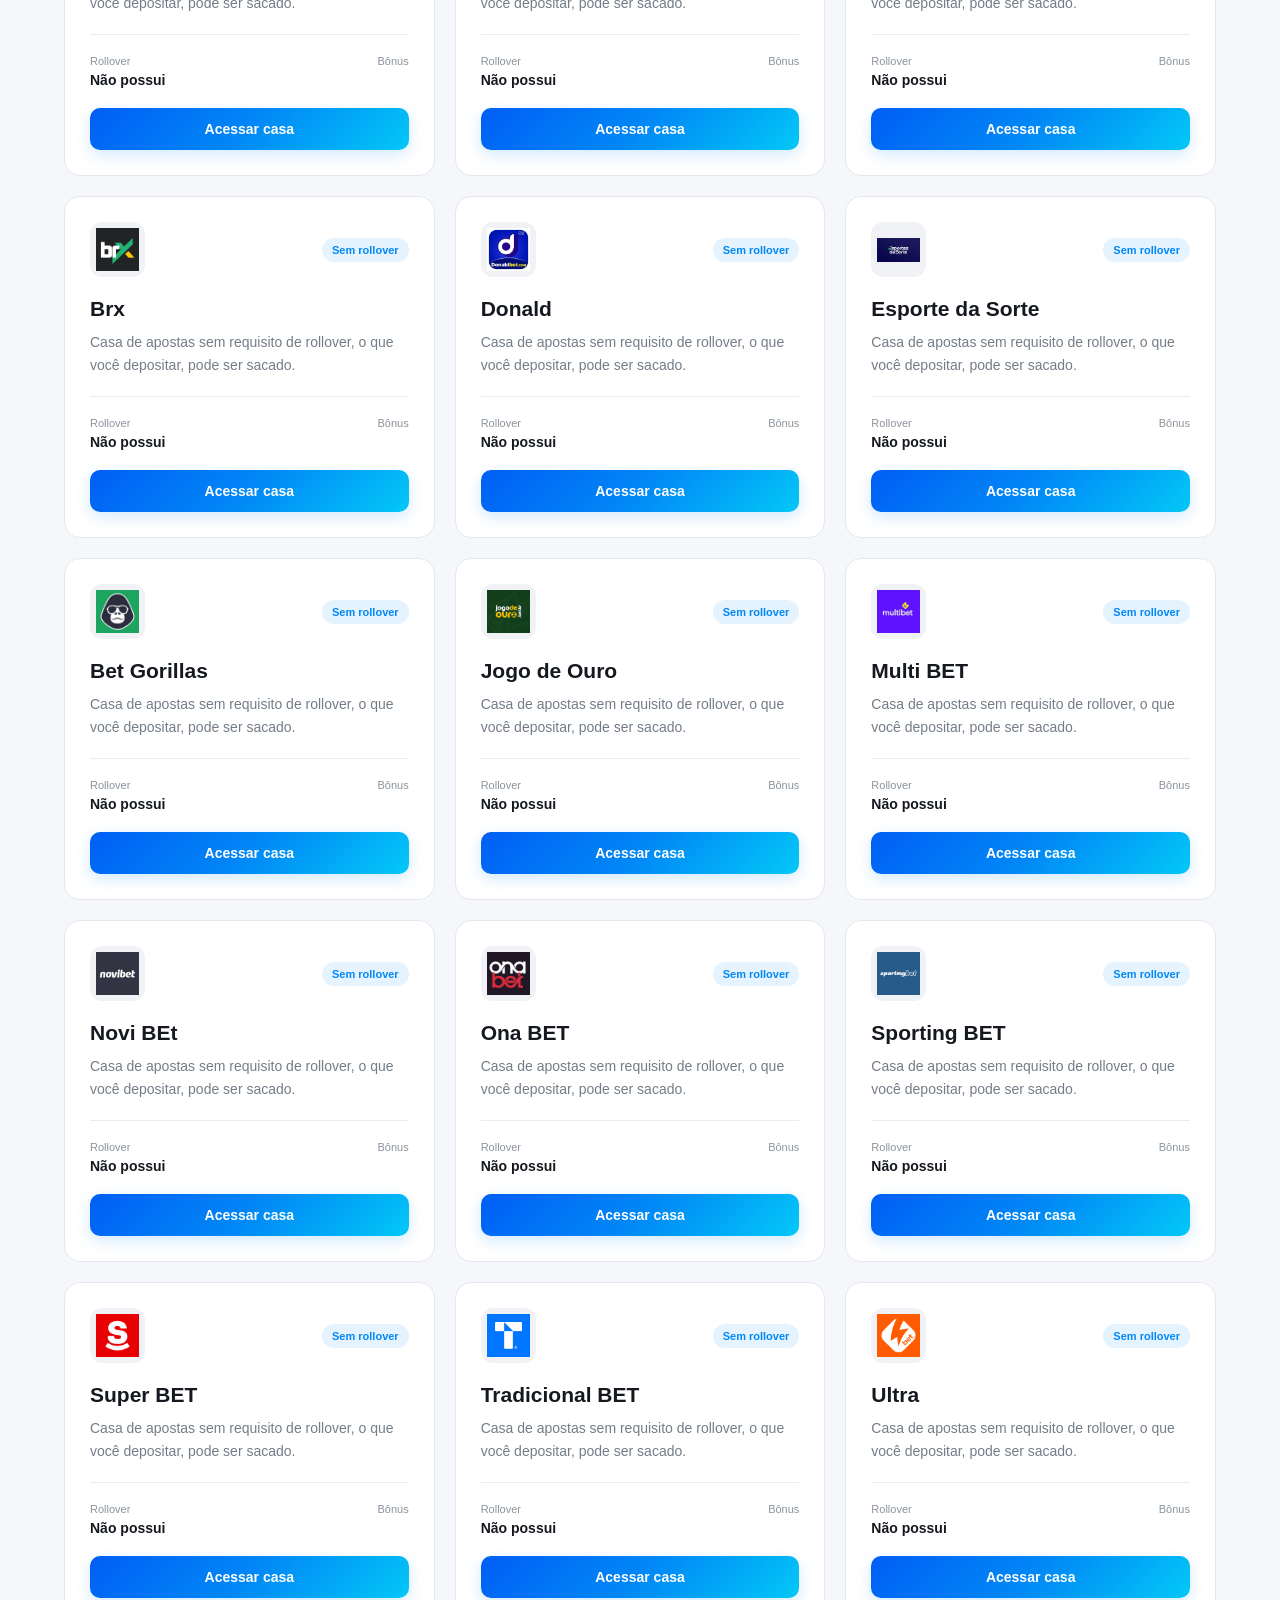
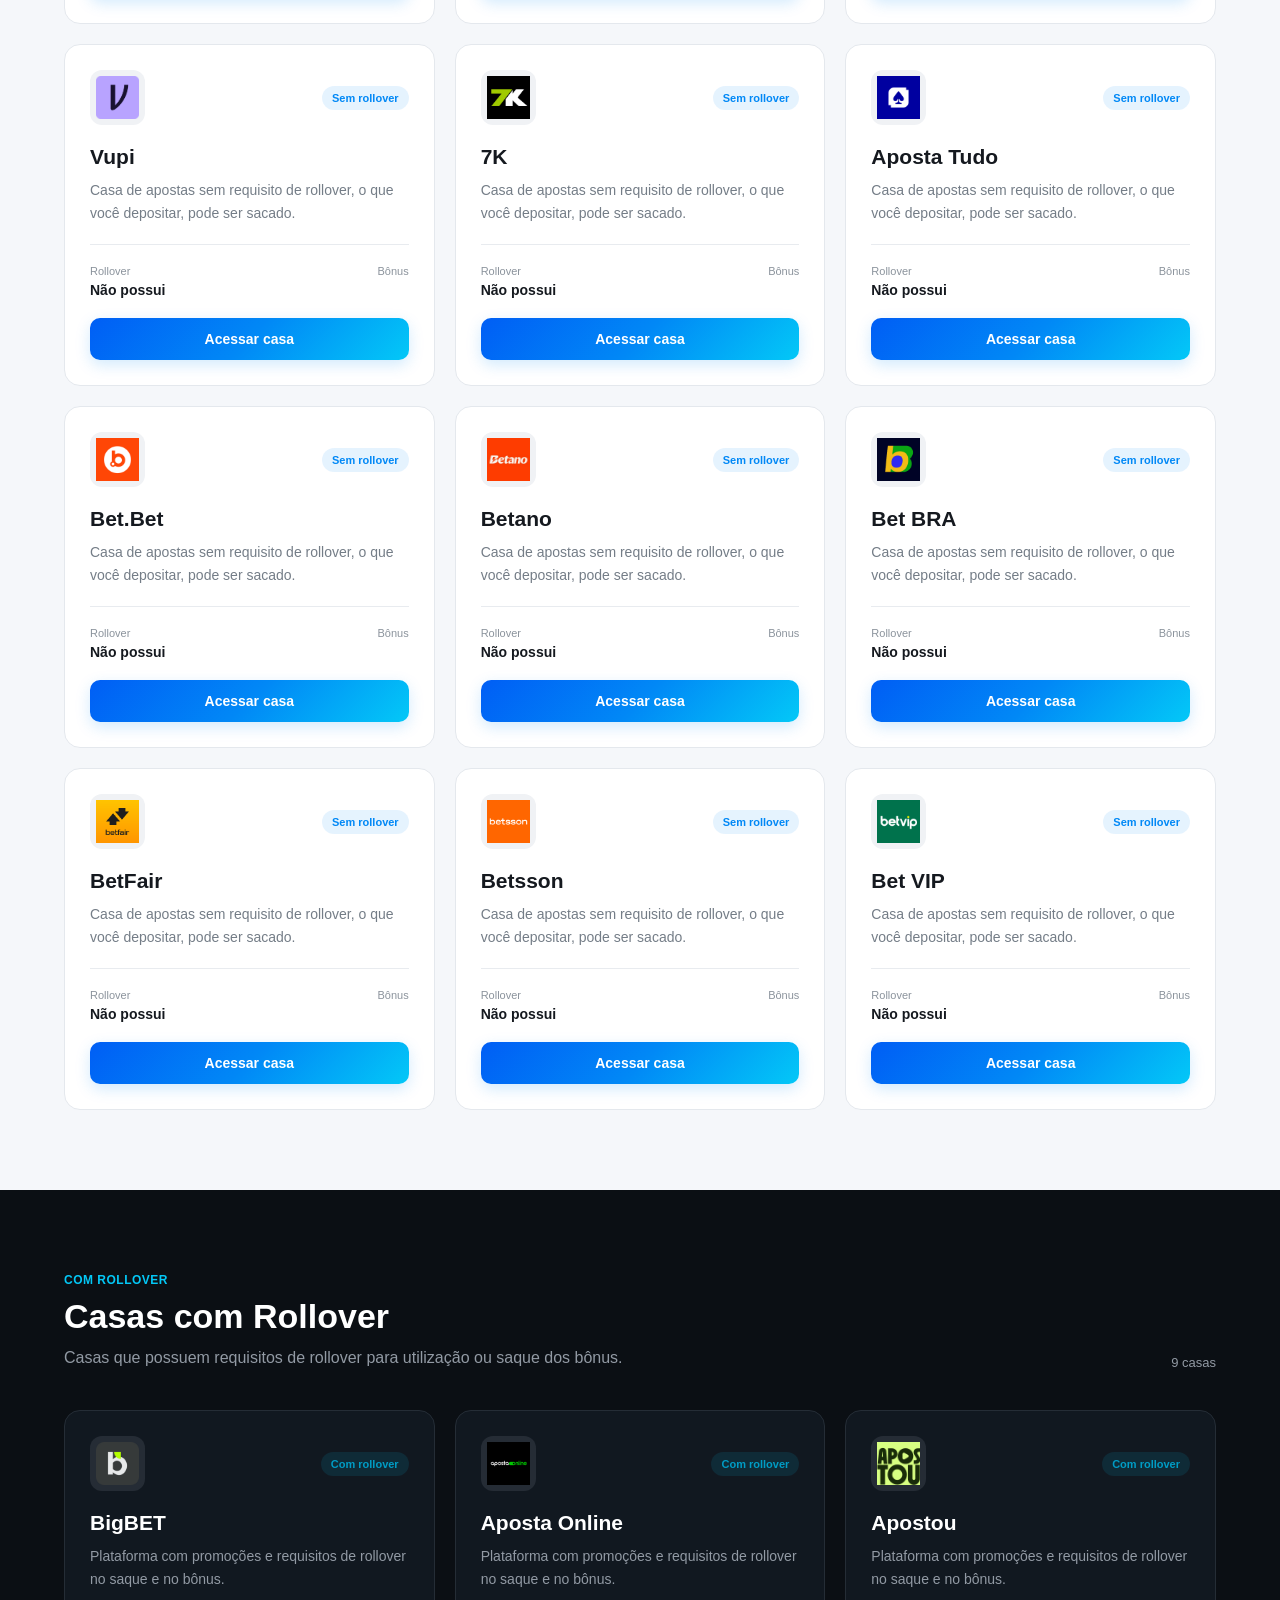
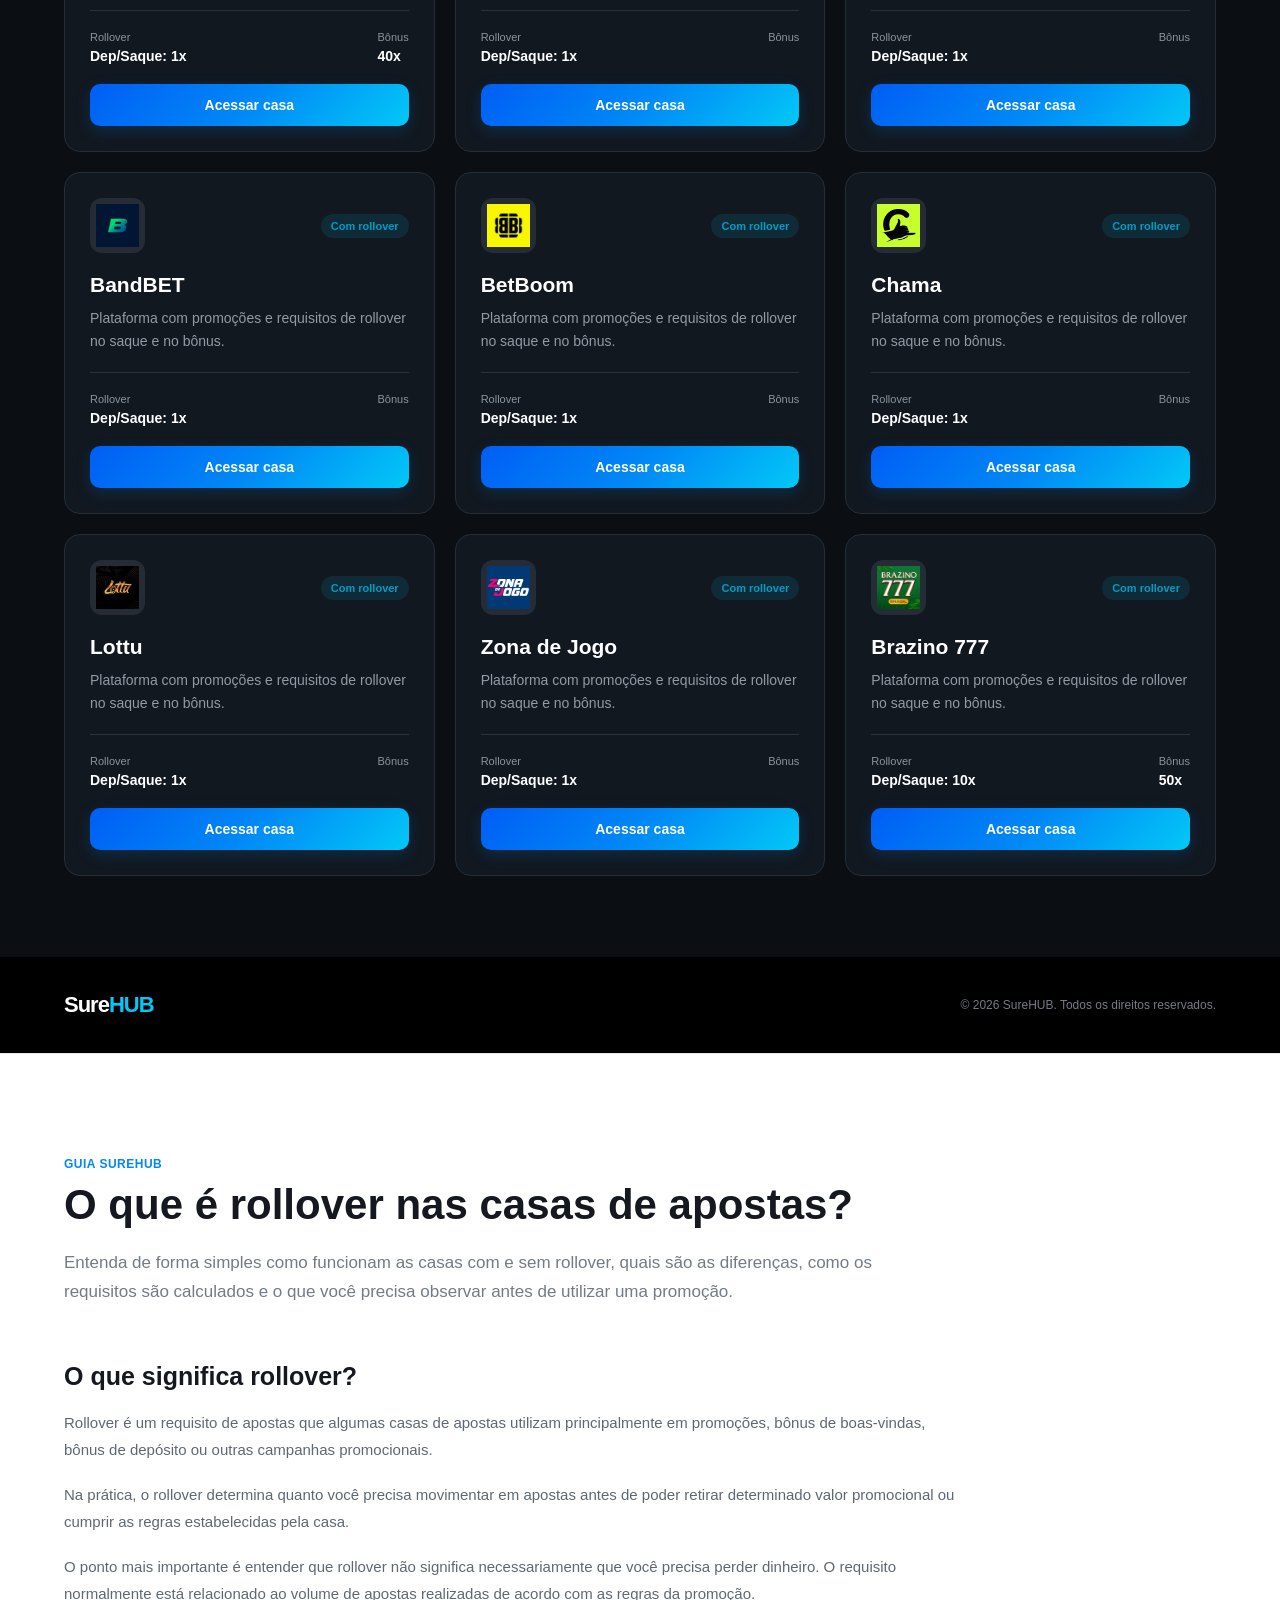
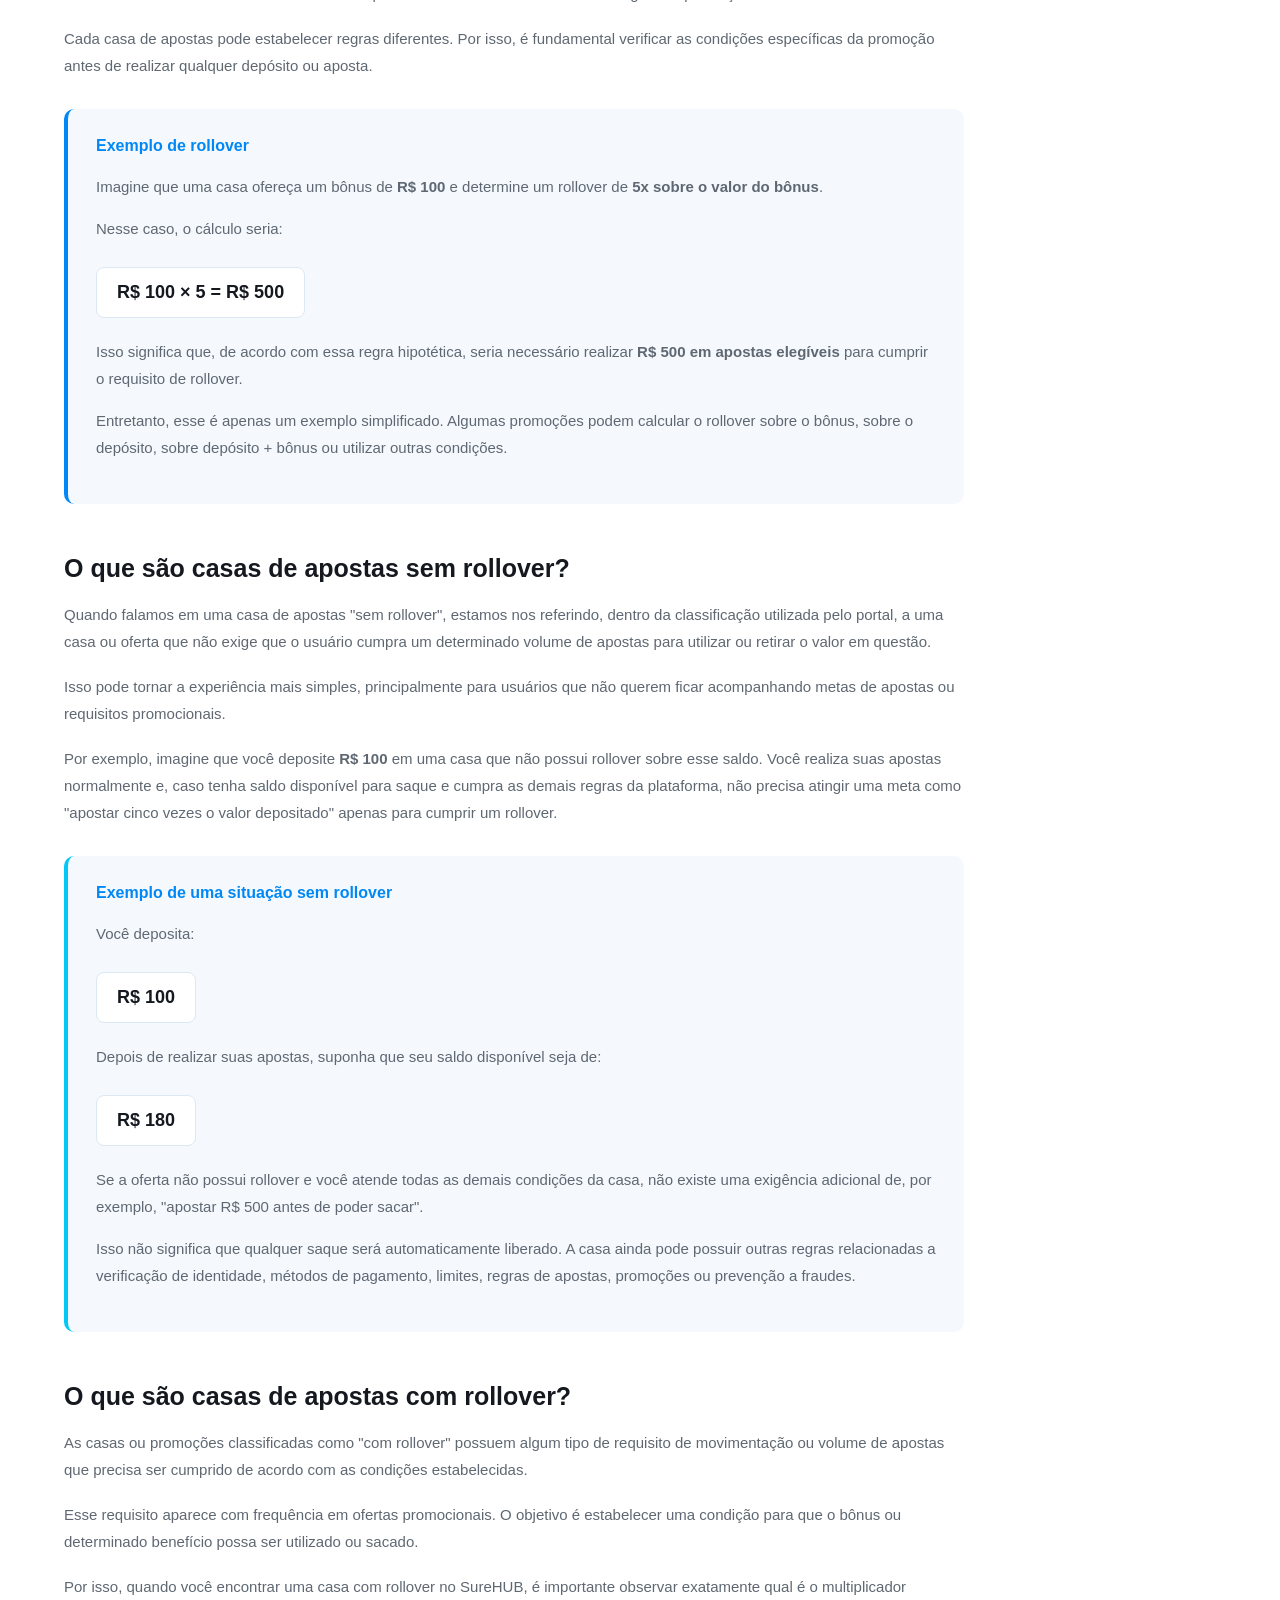
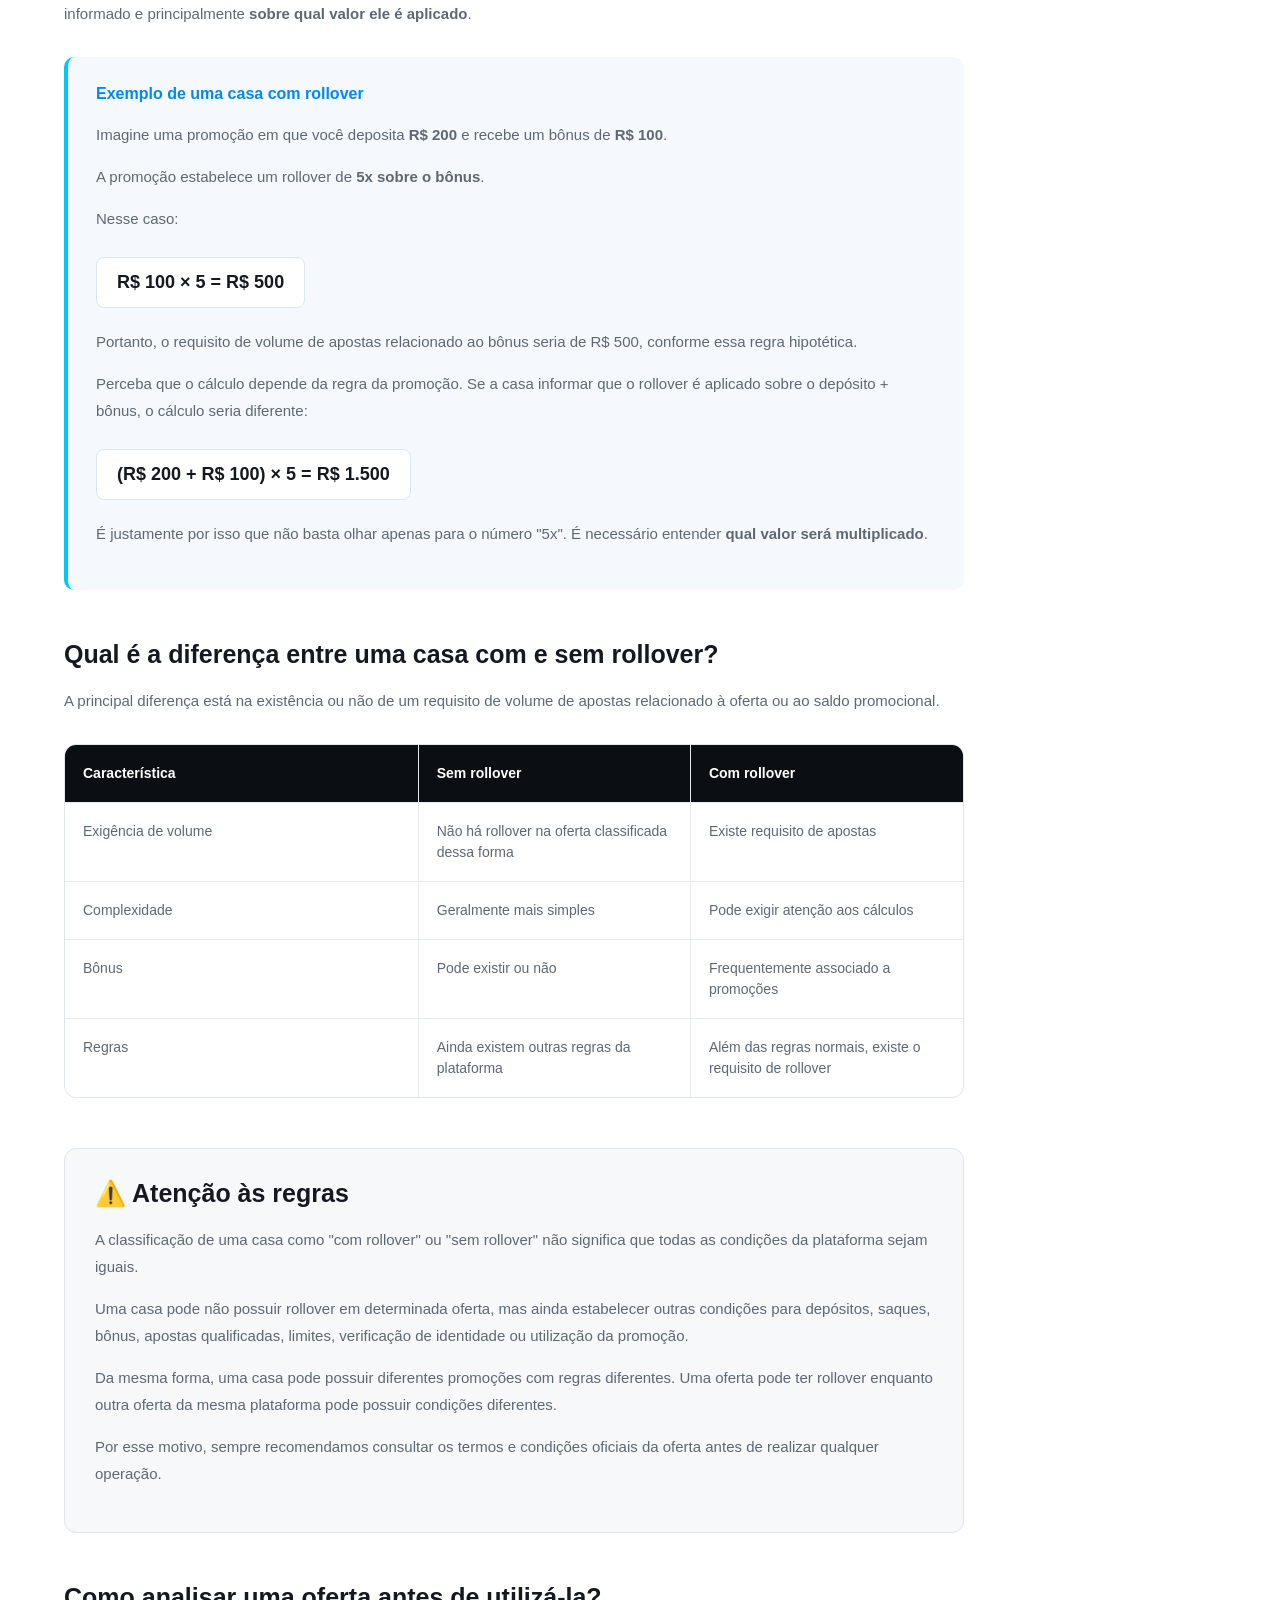
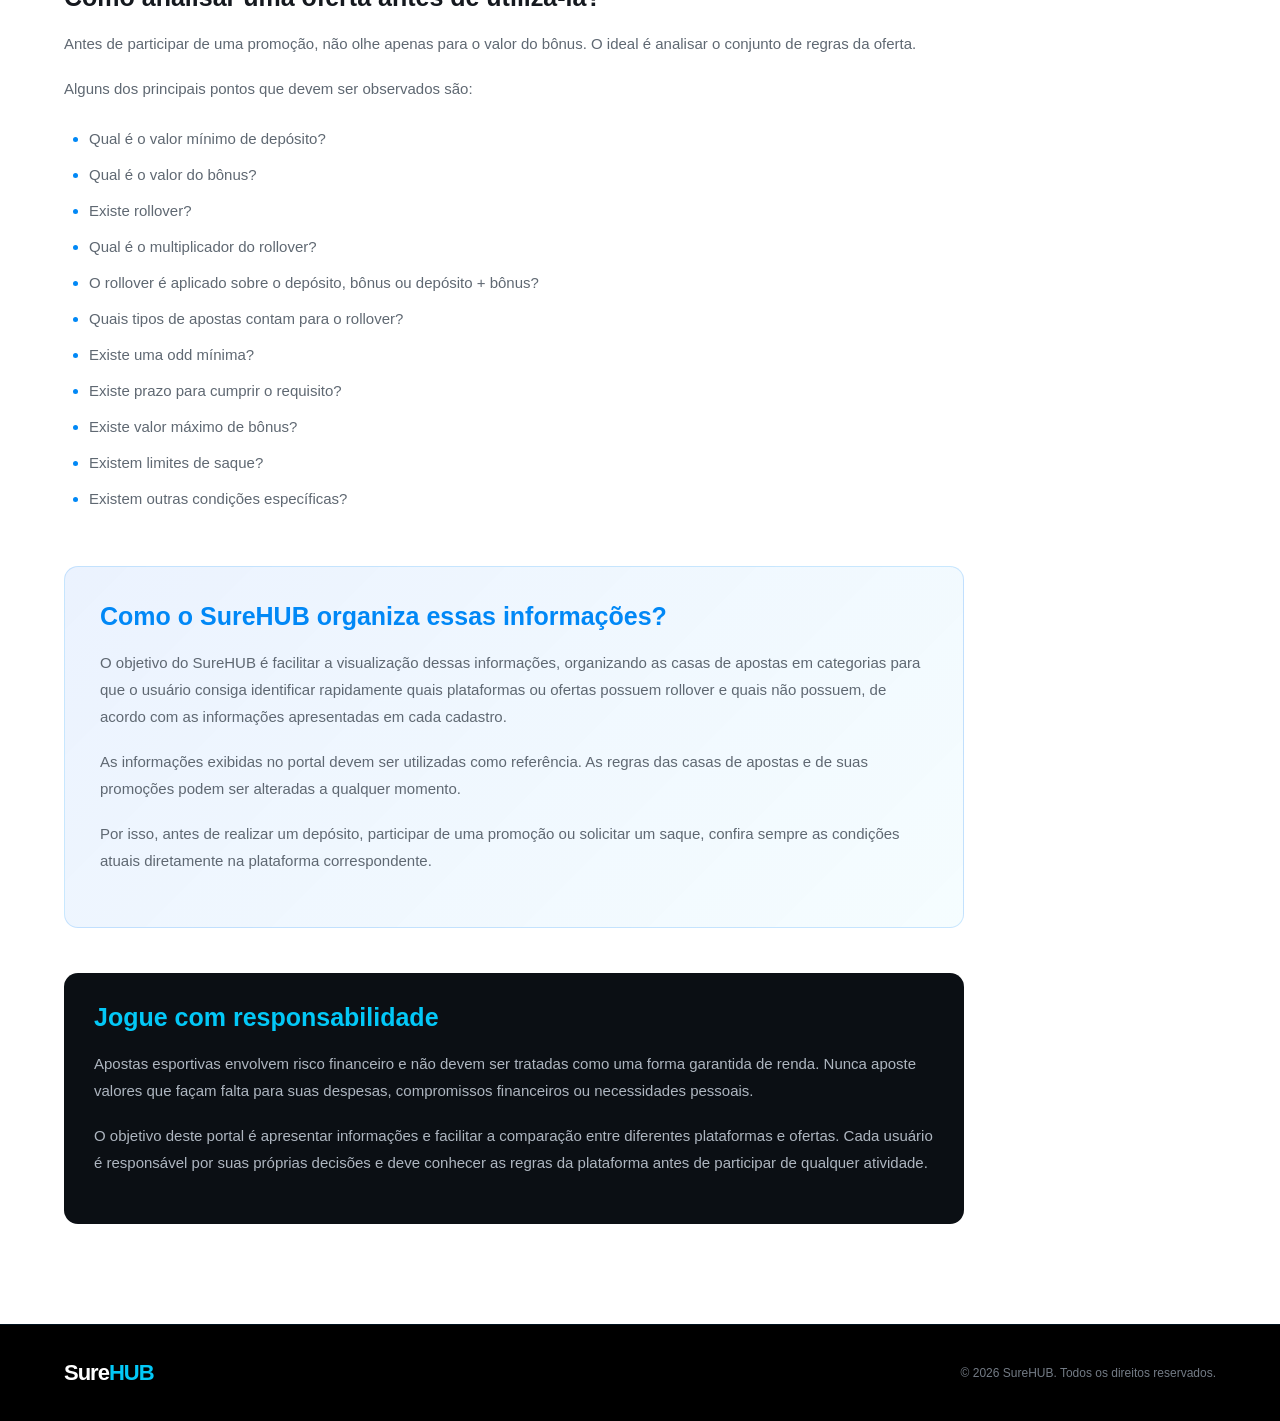
==== commit 74511c4e: "update" ====
--- a/index.html
+++ b/index.html
@@ -24,9 +24,9 @@
             <nav>
                 <a href="#sem-rollover">Sem Rollover</a>
                 <a href="#com-rollover">Com Rollover</a>
+                 <a href="roletas.html" target="_blank" rel="noopener noreferrer">Roletas</a>
                 <a href="dutching.html" target="_blank" rel="noopener noreferrer">Calculadora Dutching</a>
                 <a href="freebet.html" target="_blank" rel="noopener noreferrer">Calculadora de Freebet</a>
-                <a href="roletas.html" target="_blank" rel="noopener noreferrer">Roletas</a>
             </nav>
 
         </div>
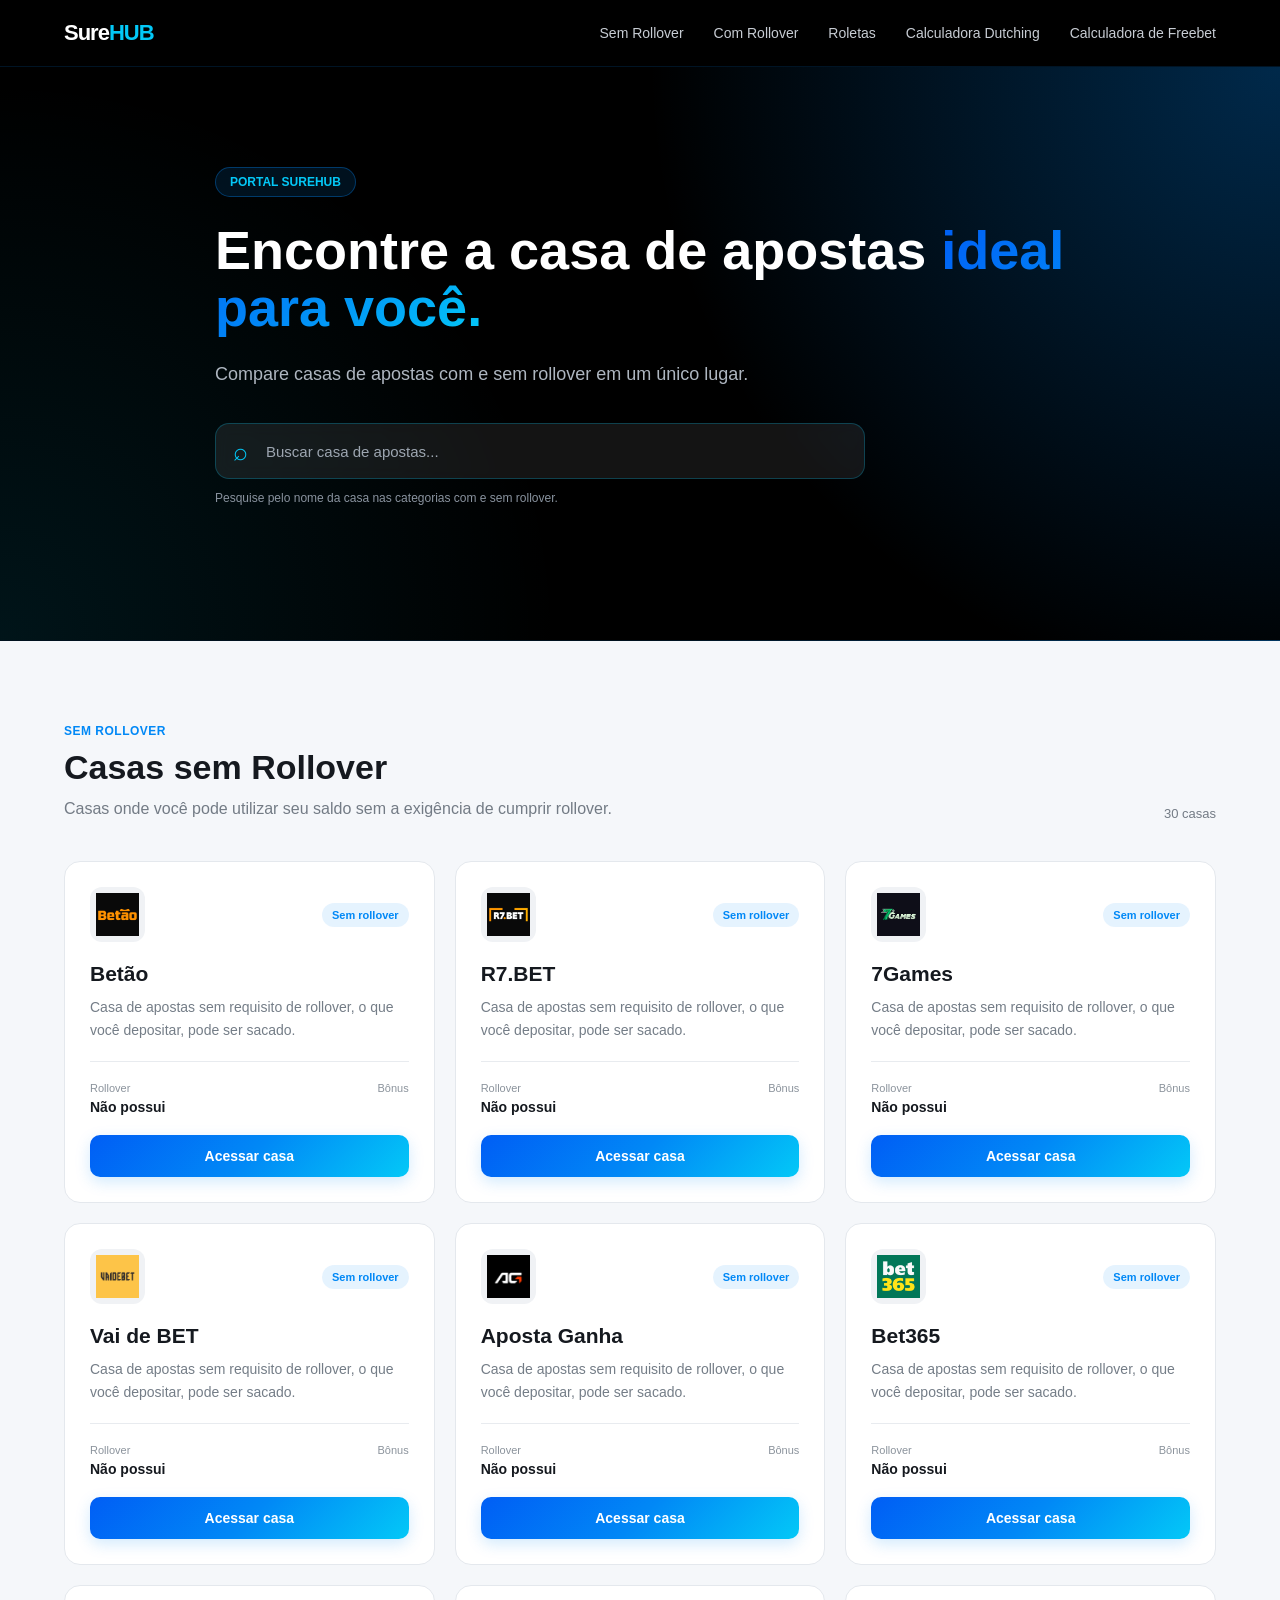
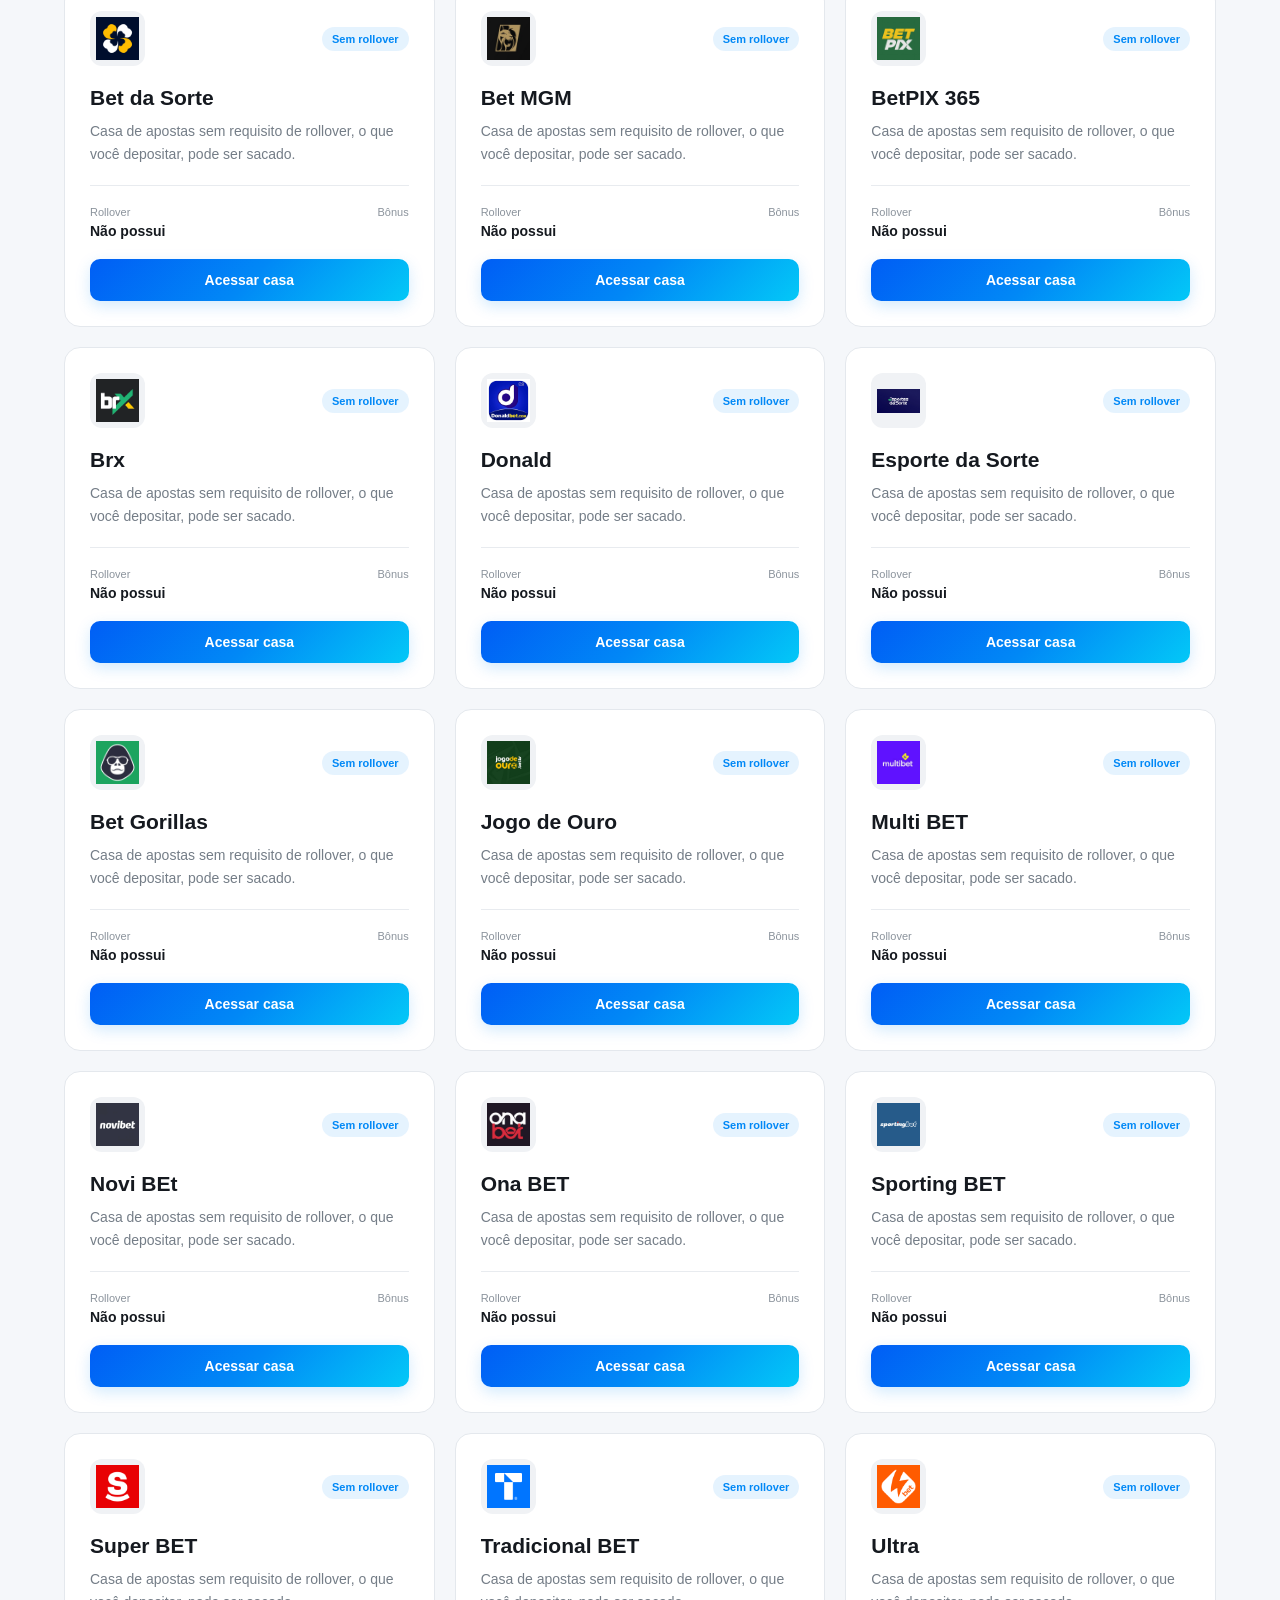
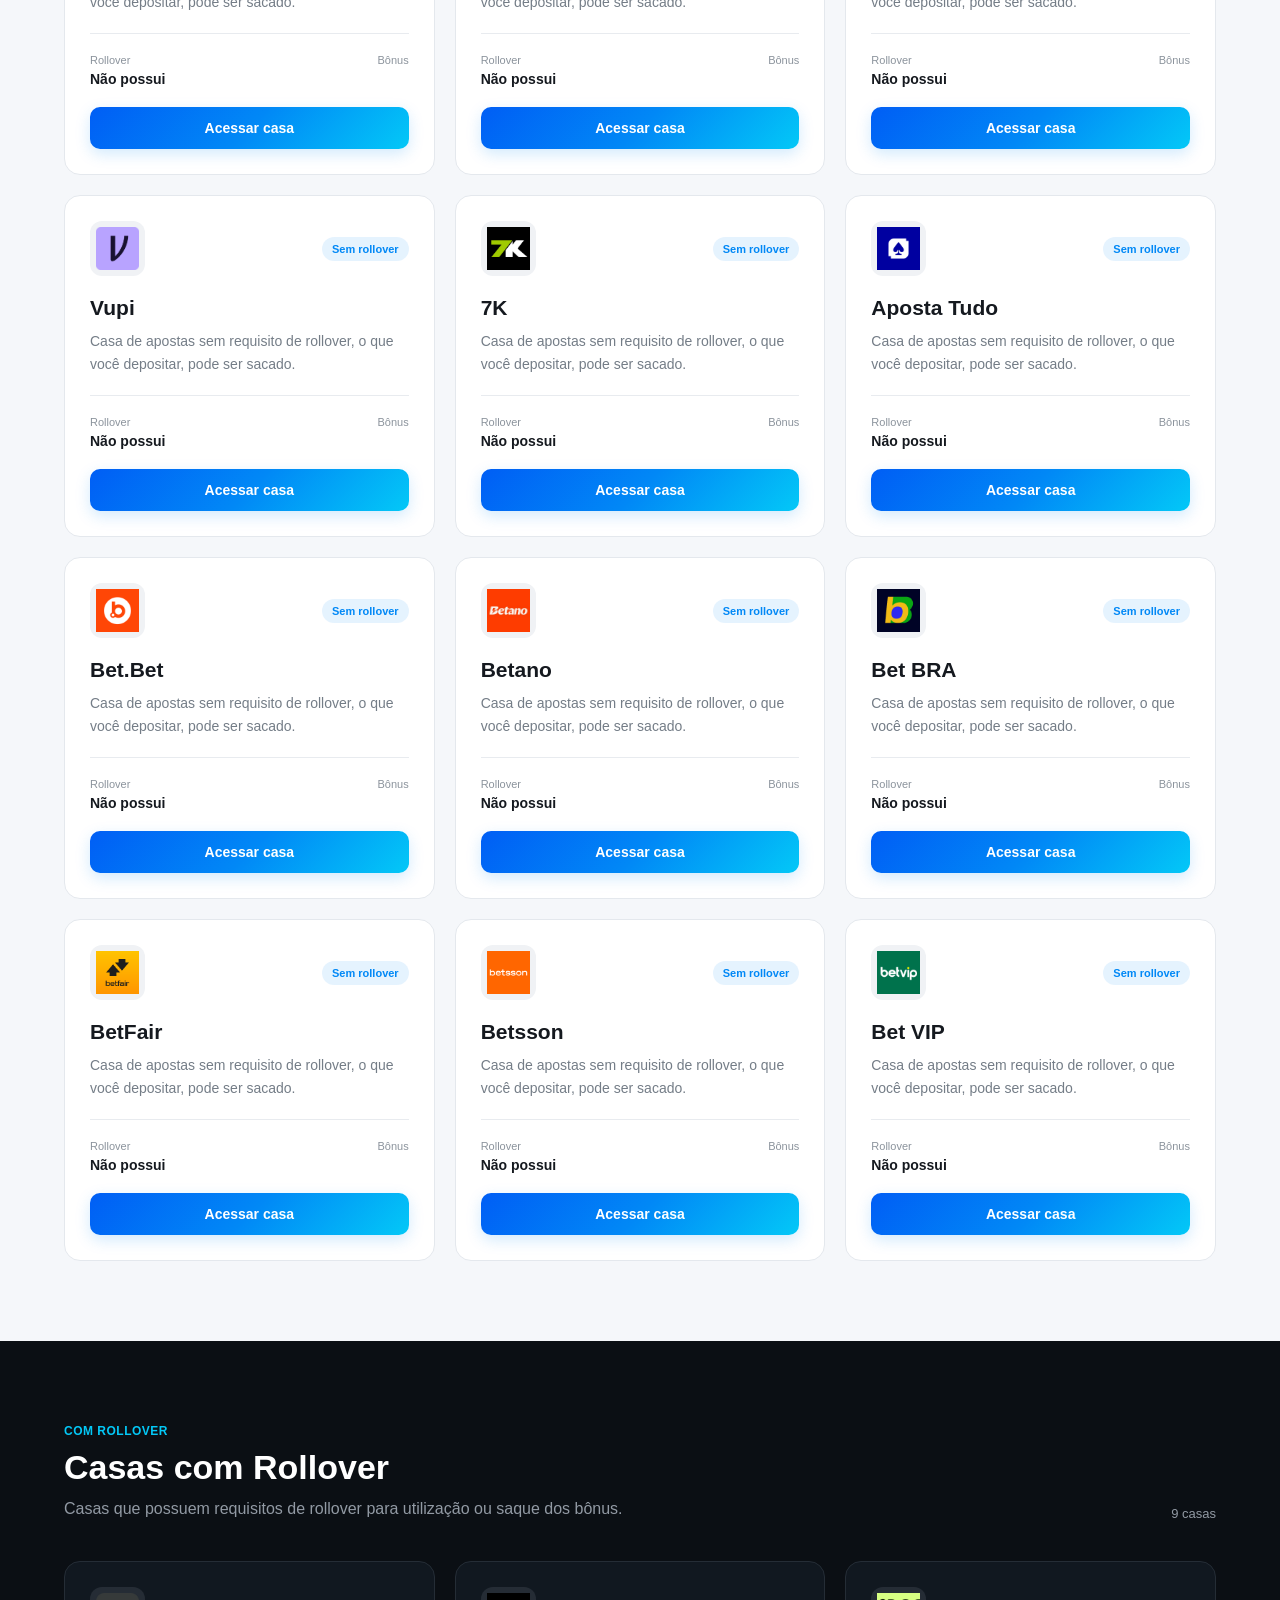
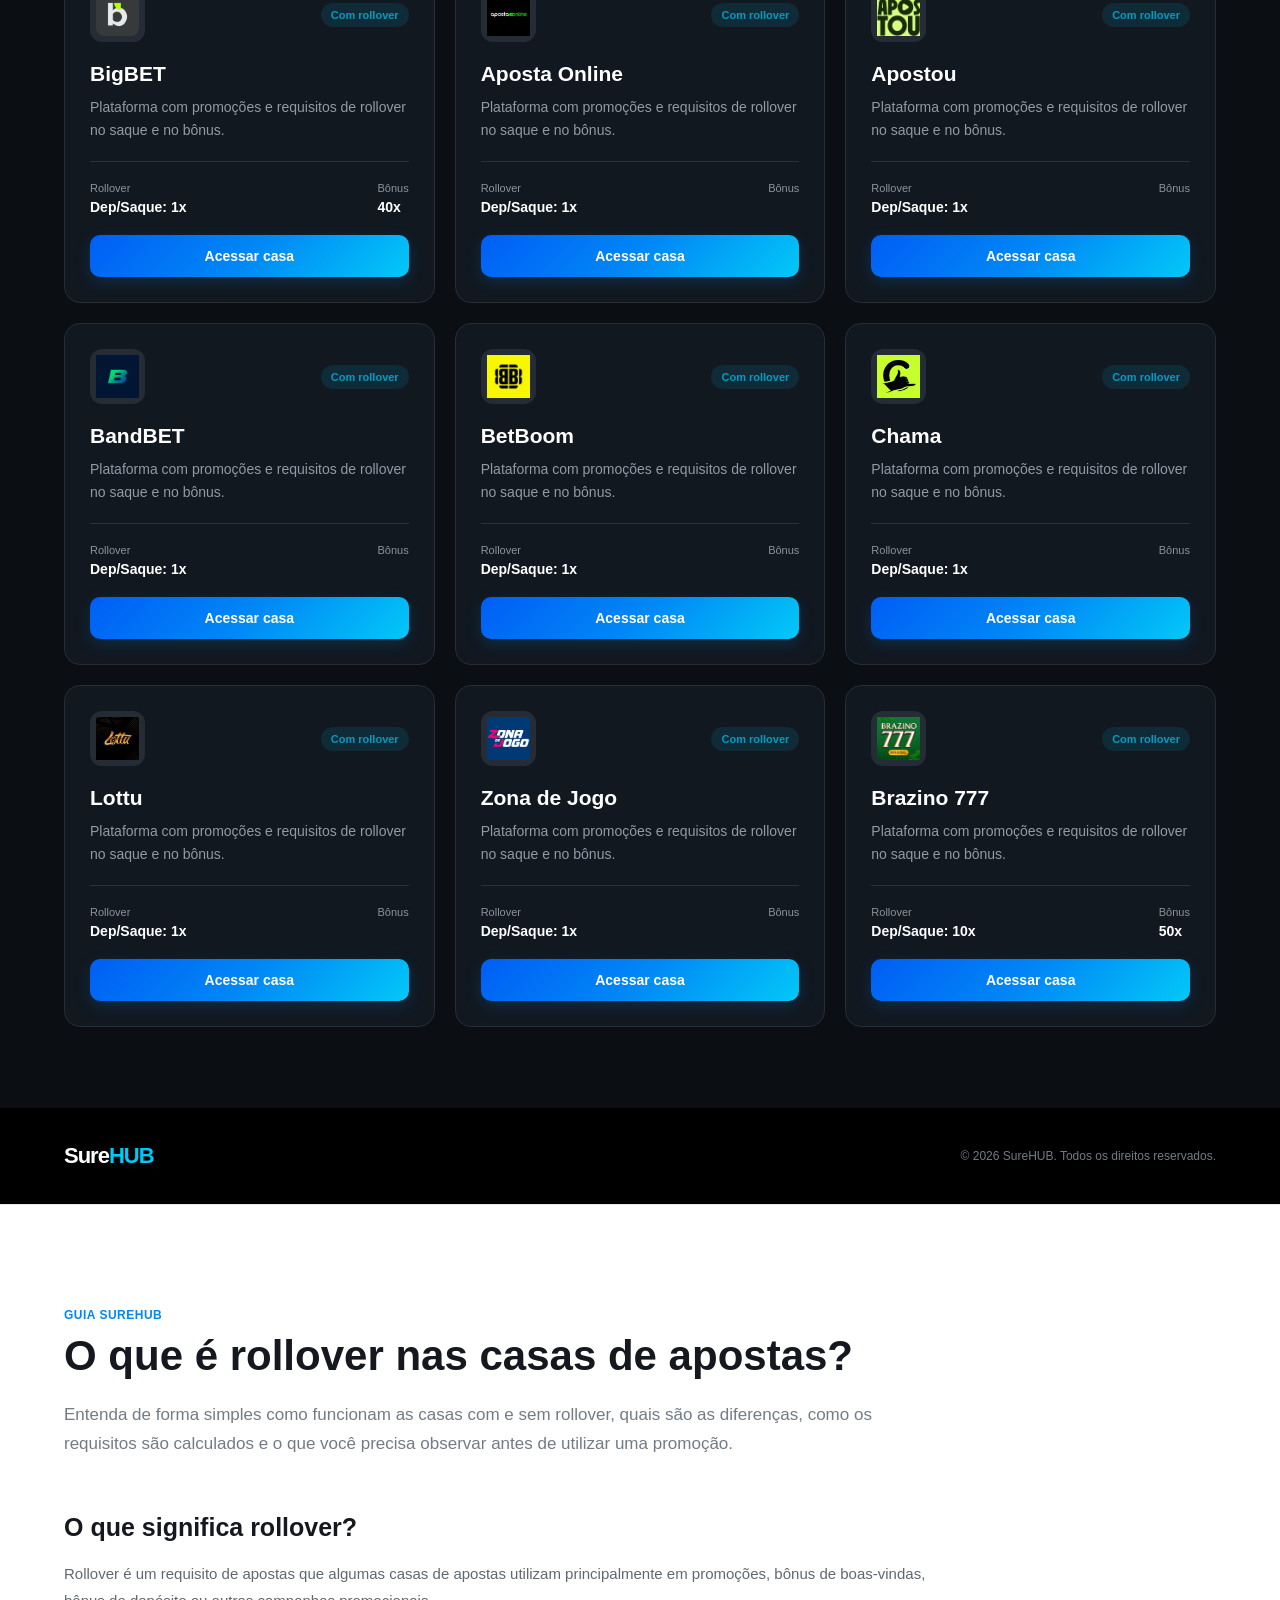
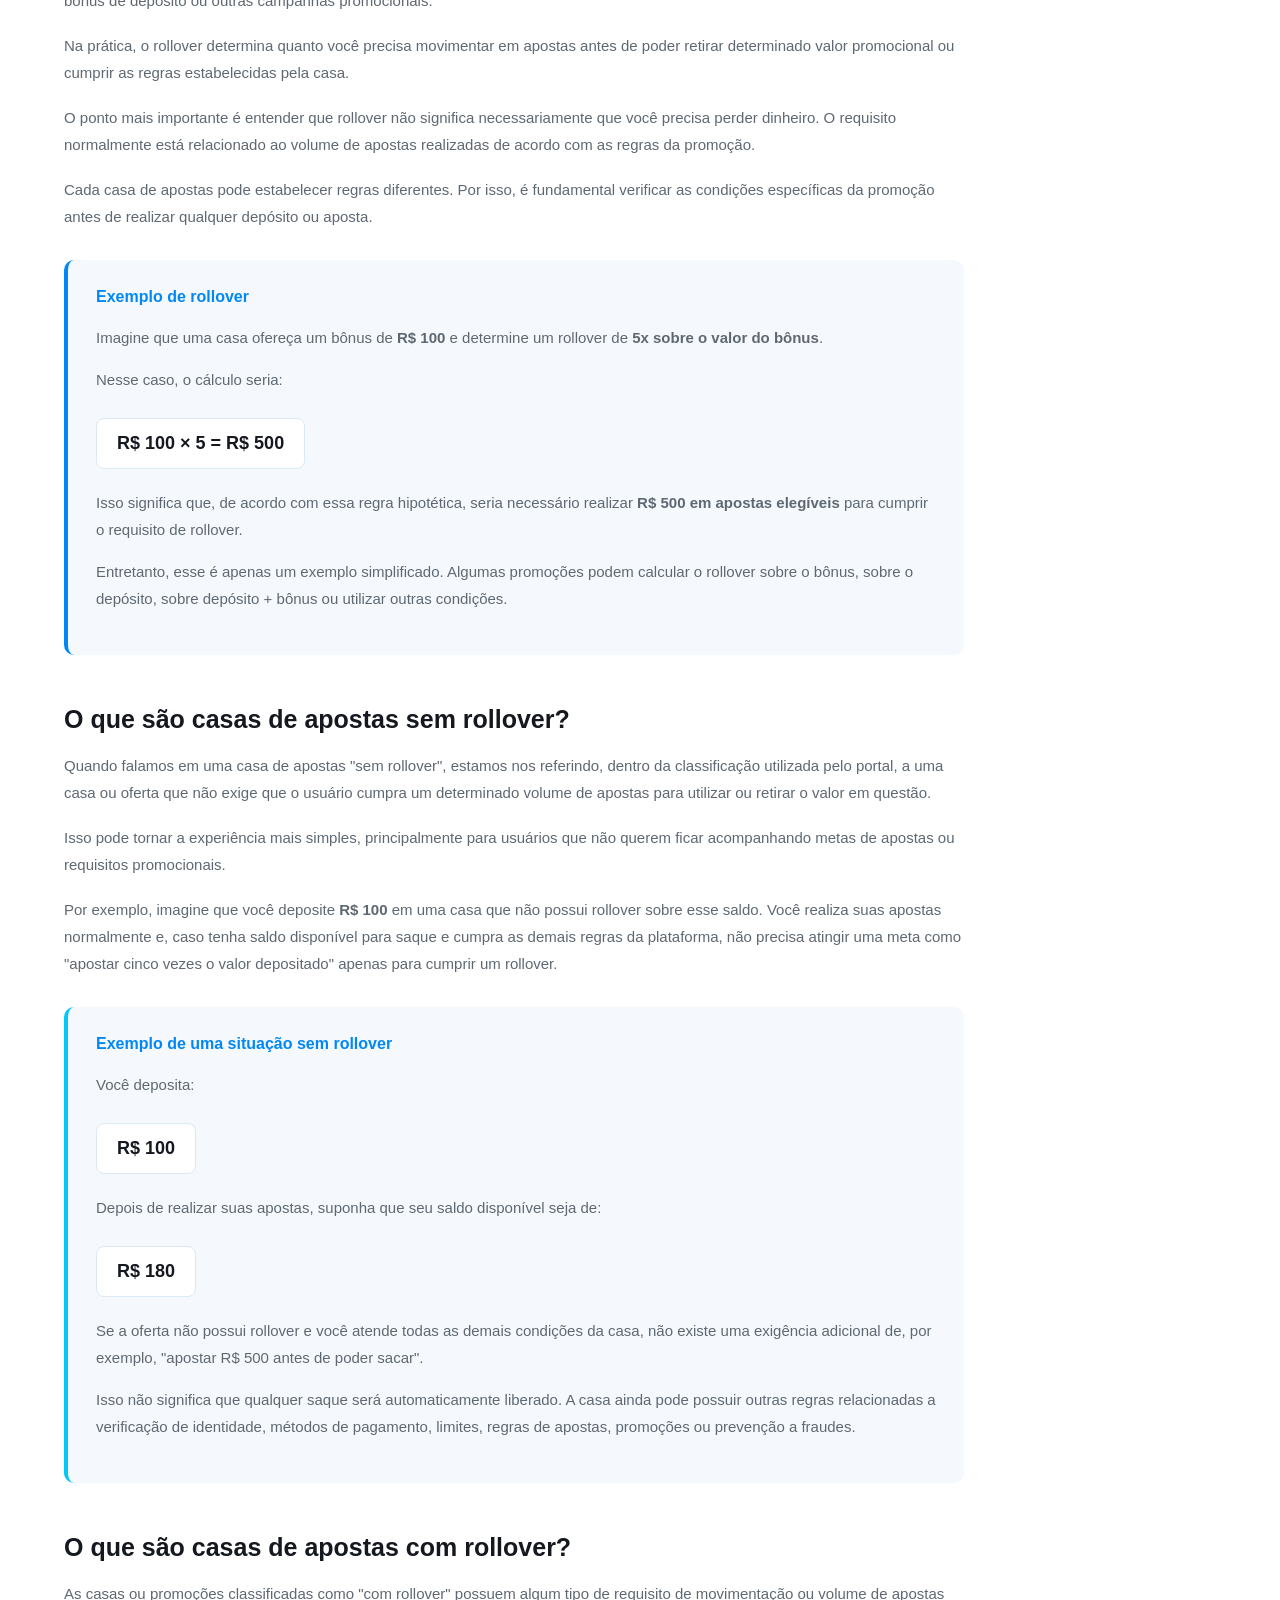
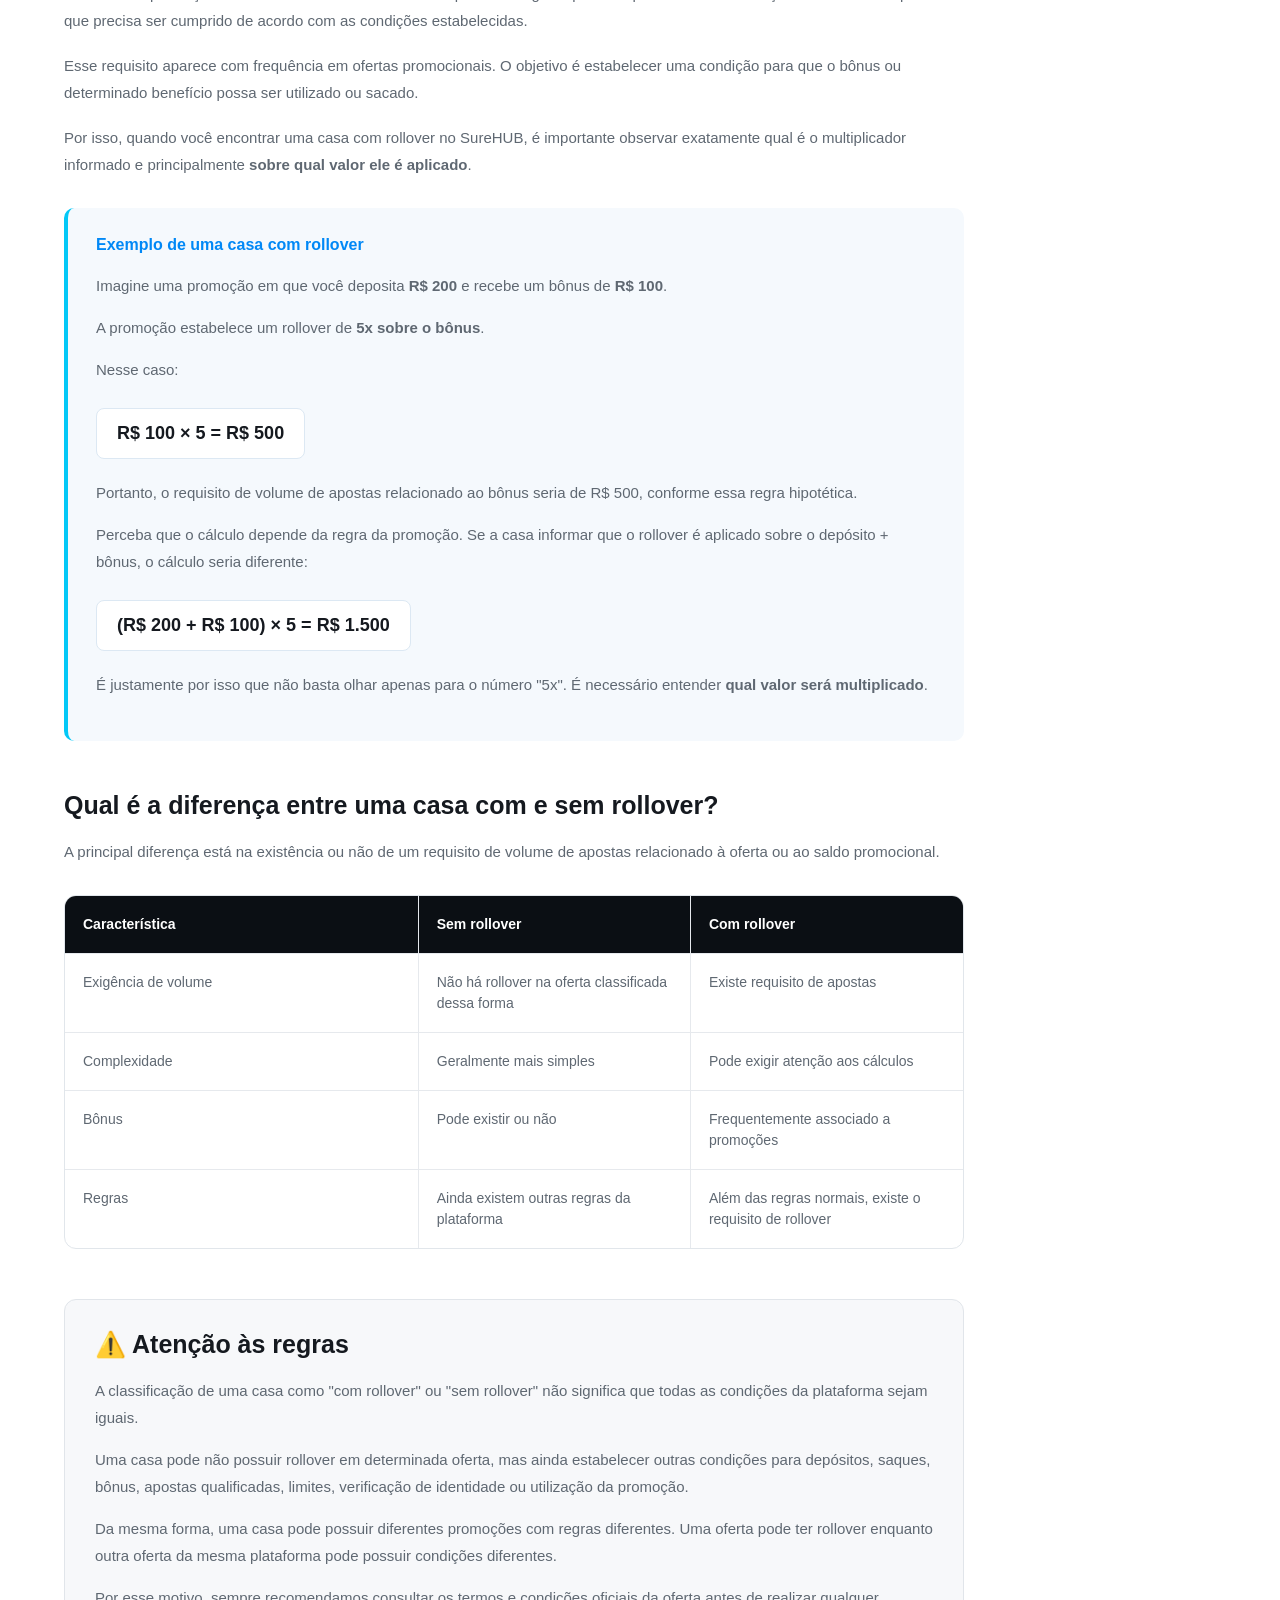
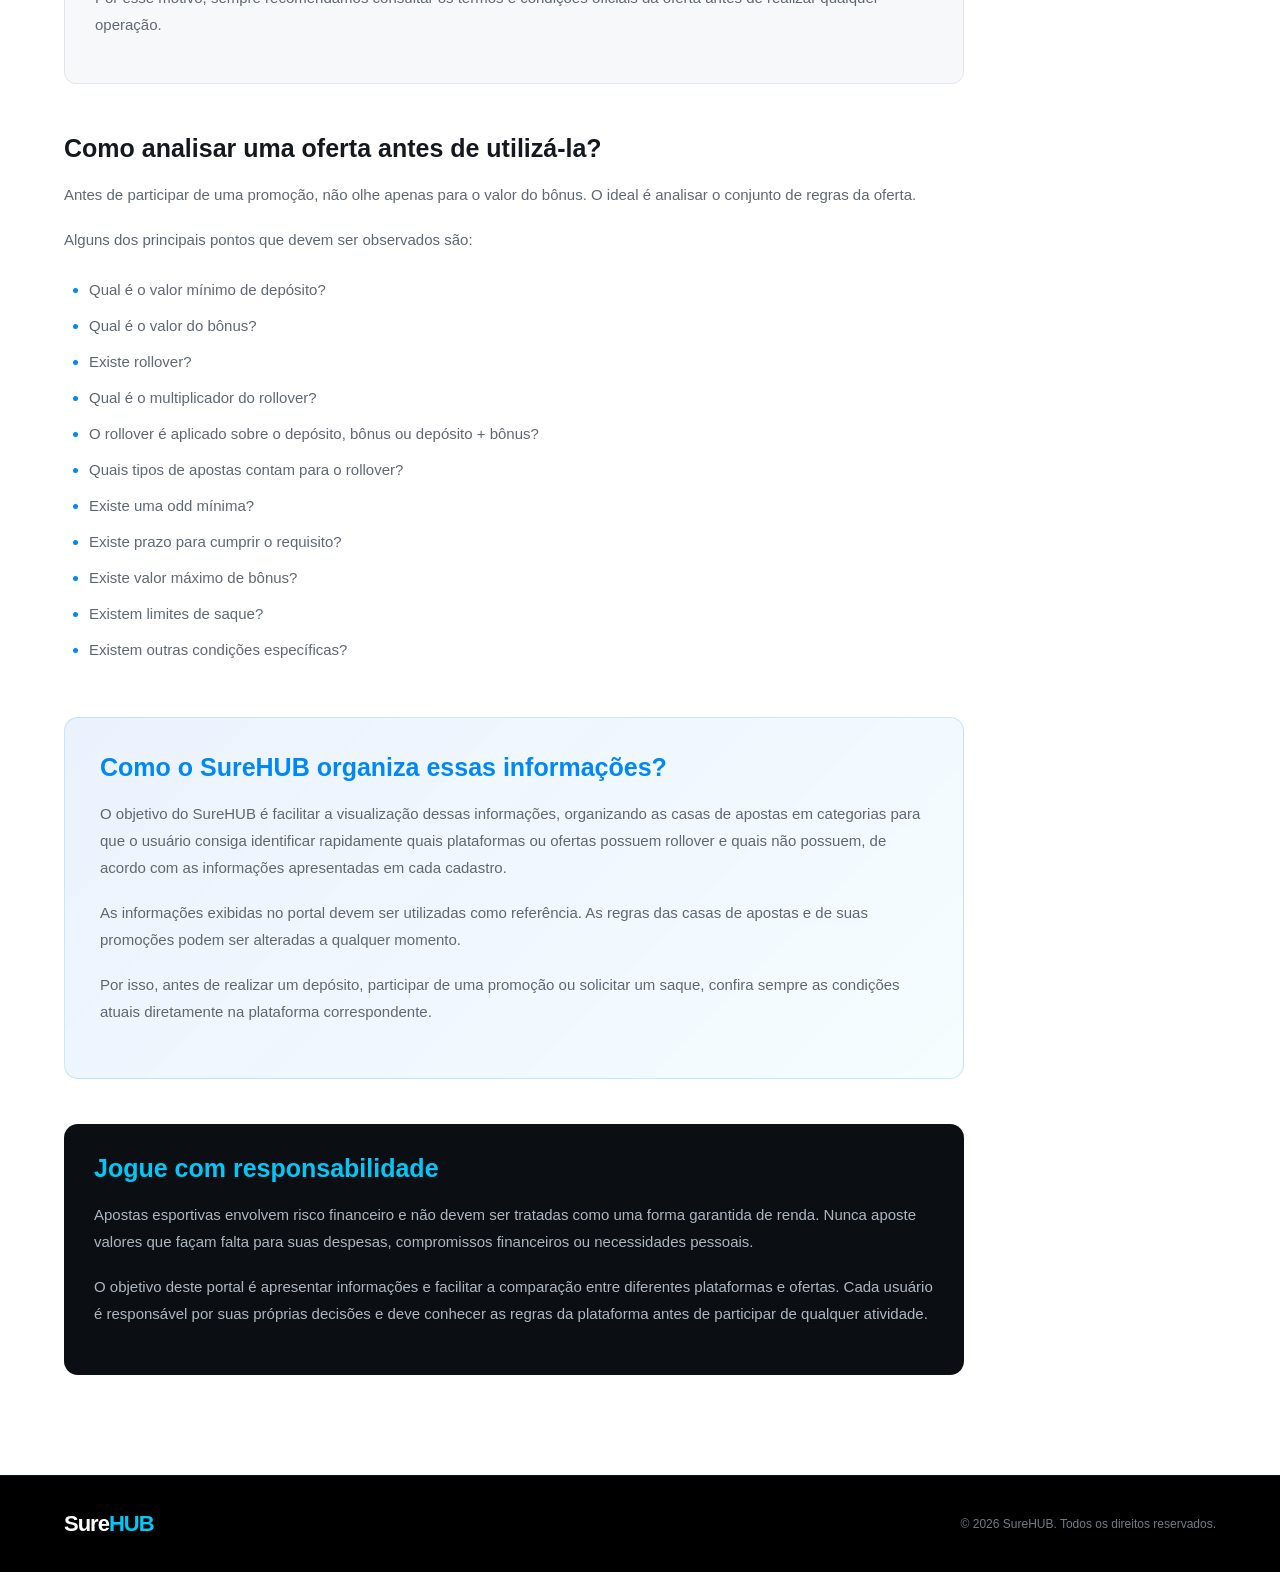
==== commit e27ce8c8: "update" ====
--- a/index.html
+++ b/index.html
@@ -1,704 +1,714 @@
-<!DOCTYPE html>
-<html lang="pt-BR">
-<head>
-    <meta charset="UTF-8">
-    <meta name="viewport" content="width=device-width, initial-scale=1.0">
-    <link rel="icon" href="favicon.png" type="image/png">
-
-
-    <title>Portal SureHUB</title>
-
-    <link rel="stylesheet" href="style.css">
-</head>
-
-<body>
-
-    <!-- HEADER -->
-    <header class="header">
-        <div class="container header-content">
-
-            <div class="logo">
-                <span>Sure</span><strong>HUB</strong>
-            </div>
-
-            <nav>
-                <a href="#sem-rollover">Sem Rollover</a>
-                <a href="#com-rollover">Com Rollover</a>
-                 <a href="roletas.html" target="_blank" rel="noopener noreferrer">Roletas</a>
-                <a href="dutching.html" target="_blank" rel="noopener noreferrer">Calculadora Dutching</a>
-                <a href="freebet.html" target="_blank" rel="noopener noreferrer">Calculadora de Freebet</a>
-            </nav>
-
-        </div>
-    </header>
-
-
-    <!-- HERO -->
-    <section class="hero">
-
-        <div class="container hero-content">
-
-            <span class="badge">PORTAL SUREHUB</span>
-
-            <h1>
-                Encontre a casa de apostas
-                <span>ideal para você.</span>
-            </h1>
-
-            <p>
-                Compare casas de apostas com e sem rollover
-                em um único lugar.
-            </p>
-
-        </div>
-
-    </section>
-
-
-    <!-- SEM ROLLOVER -->
-    <section class="section" id="sem-rollover">
-
-        <div class="container">
-
-            <div class="section-header">
-
-                <div>
-                    <span class="section-label green">
-                        SEM ROLLOVER
-                    </span>
-
-                    <h2>Casas sem Rollover</h2>
-
-                    <p>
-                        Casas onde você pode utilizar seu saldo
-                        sem a exigência de cumprir rollover.
-                    </p>
-                </div>
-
-                <span class="counter" id="counter-sem">
-                    0 casas
-                </span>
-
-            </div>
-
-
-            <div class="cards" id="cards-sem-rollover">
-                <!-- Os cards serão criados pelo JavaScript -->
-            </div>
-
-        </div>
-
-    </section>
-
-
-    <!-- COM ROLLOVER -->
-    <section class="section section-dark" id="com-rollover">
-
-        <div class="container">
-
-            <div class="section-header">
-
-                <div>
-                    <span class="section-label orange">
-                        COM ROLLOVER
-                    </span>
-
-                    <h2>Casas com Rollover</h2>
-
-                    <p>
-                        Casas que possuem requisitos de rollover
-                        para utilização ou saque dos bônus.
-                    </p>
-                </div>
-
-                <span class="counter" id="counter-com">
-                    0 casas
-                </span>
-
-            </div>
-
-
-            <div class="cards" id="cards-com-rollover">
-                <!-- Os cards serão criados pelo JavaScript -->
-            </div>
-
-        </div>
-
-    </section>
-
-
-    <!-- FOOTER -->
-    <footer>
-
-        <div class="container footer-content">
-
-            <div class="logo">
-                <span>Sure</span><strong>HUB</strong>
-            </div>
-
-            <p>
-                © 2026 SureHUB. Todos os direitos reservados.
-            </p>
-
-        </div>
-
-    </footer>
-    <!-- ========================================
-     GUIA SOBRE ROLLOVER
-======================================== -->
-
-<section class="rollover-guide">
-
-    <div class="container">
-
-        <div class="guide-header">
-
-            <span class="section-label guide-label">
-                GUIA SUREHUB
-            </span>
-
-            <h2>
-                O que é rollover nas casas de apostas?
-            </h2>
-
-            <p>
-                Entenda de forma simples como funcionam as casas
-                com e sem rollover, quais são as diferenças,
-                como os requisitos são calculados e o que você
-                precisa observar antes de utilizar uma promoção.
-            </p>
-
-        </div>
-
-
-        <!-- O QUE É ROLLOVER -->
-
-        <div class="guide-content">
-
-            <h3>O que significa rollover?</h3>
-
-            <p>
-                Rollover é um requisito de apostas que algumas casas
-                de apostas utilizam principalmente em promoções,
-                bônus de boas-vindas, bônus de depósito ou outras
-                campanhas promocionais.
-            </p>
-
-            <p>
-                Na prática, o rollover determina quanto você precisa
-                movimentar em apostas antes de poder retirar
-                determinado valor promocional ou cumprir as regras
-                estabelecidas pela casa.
-            </p>
-
-            <p>
-                O ponto mais importante é entender que rollover não
-                significa necessariamente que você precisa perder
-                dinheiro. O requisito normalmente está relacionado
-                ao volume de apostas realizadas de acordo com as
-                regras da promoção.
-            </p>
-
-            <p>
-                Cada casa de apostas pode estabelecer regras
-                diferentes. Por isso, é fundamental verificar as
-                condições específicas da promoção antes de realizar
-                qualquer depósito ou aposta.
-            </p>
-
-
-            <!-- EXEMPLO -->
-
-            <div class="example-box">
-
-                <div class="example-title">
-                    Exemplo de rollover
-                </div>
-
-                <p>
-                    Imagine que uma casa ofereça um bônus de
-                    <strong>R$ 100</strong> e determine um rollover
-                    de <strong>5x sobre o valor do bônus</strong>.
-                </p>
-
-                <p>
-                    Nesse caso, o cálculo seria:
-                </p>
-
-                <div class="calculation">
-                    R$ 100 × 5 = <strong>R$ 500</strong>
-                </div>
-
-                <p>
-                    Isso significa que, de acordo com essa regra
-                    hipotética, seria necessário realizar
-                    <strong>R$ 500 em apostas elegíveis</strong>
-                    para cumprir o requisito de rollover.
-                </p>
-
-                <p>
-                    Entretanto, esse é apenas um exemplo
-                    simplificado. Algumas promoções podem calcular
-                    o rollover sobre o bônus, sobre o depósito,
-                    sobre depósito + bônus ou utilizar outras
-                    condições.
-                </p>
-
-            </div>
-
-
-            <!-- CASA SEM ROLLOVER -->
-
-            <h3>
-                O que são casas de apostas sem rollover?
-            </h3>
-
-            <p>
-                Quando falamos em uma casa de apostas "sem
-                rollover", estamos nos referindo, dentro da
-                classificação utilizada pelo portal, a uma casa
-                ou oferta que não exige que o usuário cumpra um
-                determinado volume de apostas para utilizar ou
-                retirar o valor em questão.
-            </p>
-
-            <p>
-                Isso pode tornar a experiência mais simples,
-                principalmente para usuários que não querem ficar
-                acompanhando metas de apostas ou requisitos
-                promocionais.
-            </p>
-
-            <p>
-                Por exemplo, imagine que você deposite
-                <strong>R$ 100</strong> em uma casa que não possui
-                rollover sobre esse saldo. Você realiza suas
-                apostas normalmente e, caso tenha saldo disponível
-                para saque e cumpra as demais regras da plataforma,
-                não precisa atingir uma meta como "apostar cinco
-                vezes o valor depositado" apenas para cumprir um
-                rollover.
-            </p>
-
-
-            <div class="example-box example-blue">
-
-                <div class="example-title">
-                    Exemplo de uma situação sem rollover
-                </div>
-
-                <p>
-                    Você deposita:
-                </p>
-
-                <div class="calculation">
-                    R$ 100
-                </div>
-
-                <p>
-                    Depois de realizar suas apostas, suponha que seu
-                    saldo disponível seja de:
-                </p>
-
-                <div class="calculation">
-                    R$ 180
-                </div>
-
-                <p>
-                    Se a oferta não possui rollover e você atende
-                    todas as demais condições da casa, não existe
-                    uma exigência adicional de, por exemplo,
-                    "apostar R$ 500 antes de poder sacar".
-                </p>
-
-                <p>
-                    Isso não significa que qualquer saque será
-                    automaticamente liberado. A casa ainda pode
-                    possuir outras regras relacionadas a
-                    verificação de identidade, métodos de
-                    pagamento, limites, regras de apostas,
-                    promoções ou prevenção a fraudes.
-                </p>
-
-            </div>
-
-
-            <!-- CASA COM ROLLOVER -->
-
-            <h3>
-                O que são casas de apostas com rollover?
-            </h3>
-
-            <p>
-                As casas ou promoções classificadas como "com
-                rollover" possuem algum tipo de requisito de
-                movimentação ou volume de apostas que precisa ser
-                cumprido de acordo com as condições estabelecidas.
-            </p>
-
-            <p>
-                Esse requisito aparece com frequência em ofertas
-                promocionais. O objetivo é estabelecer uma condição
-                para que o bônus ou determinado benefício possa ser
-                utilizado ou sacado.
-            </p>
-
-            <p>
-                Por isso, quando você encontrar uma casa com
-                rollover no SureHUB, é importante observar
-                exatamente qual é o multiplicador informado e
-                principalmente <strong>sobre qual valor ele é
-                aplicado</strong>.
-            </p>
-
-
-            <div class="example-box example-blue">
-
-                <div class="example-title">
-                    Exemplo de uma casa com rollover
-                </div>
-
-                <p>
-                    Imagine uma promoção em que você deposita
-                    <strong>R$ 200</strong> e recebe um bônus de
-                    <strong>R$ 100</strong>.
-                </p>
-
-                <p>
-                    A promoção estabelece um rollover de
-                    <strong>5x sobre o bônus</strong>.
-                </p>
-
-                <p>
-                    Nesse caso:
-                </p>
-
-                <div class="calculation">
-                    R$ 100 × 5 = <strong>R$ 500</strong>
-                </div>
-
-                <p>
-                    Portanto, o requisito de volume de apostas
-                    relacionado ao bônus seria de R$ 500, conforme
-                    essa regra hipotética.
-                </p>
-
-                <p>
-                    Perceba que o cálculo depende da regra da
-                    promoção. Se a casa informar que o rollover é
-                    aplicado sobre o depósito + bônus, o cálculo
-                    seria diferente:
-                </p>
-
-                <div class="calculation">
-                    (R$ 200 + R$ 100) × 5 =
-                    <strong>R$ 1.500</strong>
-                </div>
-
-                <p>
-                    É justamente por isso que não basta olhar apenas
-                    para o número "5x". É necessário entender
-                    <strong>qual valor será multiplicado</strong>.
-                </p>
-
-            </div>
-
-
-            <!-- DIFERENÇA -->
-
-            <h3>
-                Qual é a diferença entre uma casa com e sem rollover?
-            </h3>
-
-            <p>
-                A principal diferença está na existência ou não de
-                um requisito de volume de apostas relacionado à
-                oferta ou ao saldo promocional.
-            </p>
-
-            <div class="comparison-table">
-
-                <div class="comparison-row comparison-head">
-
-                    <div>
-                        Característica
-                    </div>
-
-                    <div>
-                        Sem rollover
-                    </div>
-
-                    <div>
-                        Com rollover
-                    </div>
-
-                </div>
-
-
-                <div class="comparison-row">
-
-                    <div>
-                        Exigência de volume
-                    </div>
-
-                    <div>
-                        Não há rollover na oferta classificada
-                        dessa forma
-                    </div>
-
-                    <div>
-                        Existe requisito de apostas
-                    </div>
-
-                </div>
-
-
-                <div class="comparison-row">
-
-                    <div>
-                        Complexidade
-                    </div>
-
-                    <div>
-                        Geralmente mais simples
-                    </div>
-
-                    <div>
-                        Pode exigir atenção aos cálculos
-                    </div>
-
-                </div>
-
-
-                <div class="comparison-row">
-
-                    <div>
-                        Bônus
-                    </div>
-
-                    <div>
-                        Pode existir ou não
-                    </div>
-
-                    <div>
-                        Frequentemente associado a promoções
-                    </div>
-
-                </div>
-
-
-                <div class="comparison-row">
-
-                    <div>
-                        Regras
-                    </div>
-
-                    <div>
-                        Ainda existem outras regras da plataforma
-                    </div>
-
-                    <div>
-                        Além das regras normais, existe o requisito
-                        de rollover
-                    </div>
-
-                </div>
-
-            </div>
-
-
-            <!-- ATENÇÃO -->
-
-            <div class="warning-box">
-
-                <h3>
-                    ⚠️ Atenção às regras
-                </h3>
-
-                <p>
-                    A classificação de uma casa como "com rollover"
-                    ou "sem rollover" não significa que todas as
-                    condições da plataforma sejam iguais.
-                </p>
-
-                <p>
-                    Uma casa pode não possuir rollover em
-                    determinada oferta, mas ainda estabelecer
-                    outras condições para depósitos, saques,
-                    bônus, apostas qualificadas, limites,
-                    verificação de identidade ou utilização da
-                    promoção.
-                </p>
-
-                <p>
-                    Da mesma forma, uma casa pode possuir diferentes
-                    promoções com regras diferentes. Uma oferta pode
-                    ter rollover enquanto outra oferta da mesma
-                    plataforma pode possuir condições diferentes.
-                </p>
-
-                <p>
-                    Por esse motivo, sempre recomendamos consultar
-                    os termos e condições oficiais da oferta antes
-                    de realizar qualquer operação.
-                </p>
-
-            </div>
-
-
-            <!-- COMO ANALISAR -->
-
-            <h3>
-                Como analisar uma oferta antes de utilizá-la?
-            </h3>
-
-            <p>
-                Antes de participar de uma promoção, não olhe apenas
-                para o valor do bônus. O ideal é analisar o conjunto
-                de regras da oferta.
-            </p>
-
-            <p>
-                Alguns dos principais pontos que devem ser
-                observados são:
-            </p>
-
-            <ul class="guide-list">
-
-                <li>
-                    Qual é o valor mínimo de depósito?
-                </li>
-
-                <li>
-                    Qual é o valor do bônus?
-                </li>
-
-                <li>
-                    Existe rollover?
-                </li>
-
-                <li>
-                    Qual é o multiplicador do rollover?
-                </li>
-
-                <li>
-                    O rollover é aplicado sobre o depósito, bônus
-                    ou depósito + bônus?
-                </li>
-
-                <li>
-                    Quais tipos de apostas contam para o rollover?
-                </li>
-
-                <li>
-                    Existe uma odd mínima?
-                </li>
-
-                <li>
-                    Existe prazo para cumprir o requisito?
-                </li>
-
-                <li>
-                    Existe valor máximo de bônus?
-                </li>
-
-                <li>
-                    Existem limites de saque?
-                </li>
-
-                <li>
-                    Existem outras condições específicas?
-                </li>
-
-            </ul>
-
-
-            <!-- SUREHUB -->
-
-            <div class="surehub-note">
-
-                <h3>
-                    Como o SureHUB organiza essas informações?
-                </h3>
-
-                <p>
-                    O objetivo do SureHUB é facilitar a visualização
-                    dessas informações, organizando as casas de
-                    apostas em categorias para que o usuário consiga
-                    identificar rapidamente quais plataformas ou
-                    ofertas possuem rollover e quais não possuem,
-                    de acordo com as informações apresentadas em
-                    cada cadastro.
-                </p>
-
-                <p>
-                    As informações exibidas no portal devem ser
-                    utilizadas como referência. As regras das casas
-                    de apostas e de suas promoções podem ser
-                    alteradas a qualquer momento.
-                </p>
-
-                <p>
-                    Por isso, antes de realizar um depósito,
-                    participar de uma promoção ou solicitar um
-                    saque, confira sempre as condições atuais
-                    diretamente na plataforma correspondente.
-                </p>
-
-            </div>
-
-
-            <!-- RESPONSABILIDADE -->
-
-            <div class="responsibility">
-
-                <h3>
-                    Jogue com responsabilidade
-                </h3>
-
-                <p>
-                    Apostas esportivas envolvem risco financeiro e
-                    não devem ser tratadas como uma forma garantida
-                    de renda. Nunca aposte valores que façam falta
-                    para suas despesas, compromissos financeiros ou
-                    necessidades pessoais.
-                </p>
-
-                <p>
-                    O objetivo deste portal é apresentar informações
-                    e facilitar a comparação entre diferentes
-                    plataformas e ofertas. Cada usuário é
-                    responsável por suas próprias decisões e deve
-                    conhecer as regras da plataforma antes de
-                    participar de qualquer atividade.
-                </p>
-
-            </div>
-
-        </div>
-
-    </div>
-
-</section>
-
-
-    <script src="script.js"></script>
-
-</body>
-    <!-- FOOTER -->
-    <footer>
-
-        <div class="container footer-content">
-
-            <div class="logo">
-                <span>Sure</span><strong>HUB</strong>
-            </div>
-
-            <p>
-                © 2026 SureHUB. Todos os direitos reservados.
-            </p>
-
-        </div>
-
-    </footer>
+<!DOCTYPE html>
+<html lang="pt-BR">
+<head>
+    <meta charset="UTF-8">
+    <meta name="viewport" content="width=device-width, initial-scale=1.0">
+    <link rel="icon" href="favicon.png" type="image/png">
+
+
+    <title>Portal SureHUB</title>
+
+    <link rel="stylesheet" href="style.css">
+</head>
+
+<body>
+
+    <!-- HEADER -->
+    <header class="header">
+        <div class="container header-content">
+
+            <div class="logo">
+                <span>Sure</span><strong>HUB</strong>
+            </div>
+
+            <nav>
+                <a href="#sem-rollover">Sem Rollover</a>
+                <a href="#com-rollover">Com Rollover</a>
+                 <a href="roletas.html" target="_blank" rel="noopener noreferrer">Roletas</a>
+                <a href="dutching.html" target="_blank" rel="noopener noreferrer">Calculadora Dutching</a>
+                <a href="freebet.html" target="_blank" rel="noopener noreferrer">Calculadora de Freebet</a>
+            </nav>
+
+        </div>
+    </header>
+
+
+    <!-- HERO -->
+    <section class="hero">
+
+        <div class="container hero-content">
+
+            <span class="badge">PORTAL SUREHUB</span>
+
+            <h1>
+                Encontre a casa de apostas
+                <span>ideal para você.</span>
+            </h1>
+
+            <p>
+                Compare casas de apostas com e sem rollover
+                em um único lugar.
+            </p>
+
+            <div class="portal-search">
+                <div class="search-input-wrap">
+                    <span class="search-icon" aria-hidden="true">⌕</span>
+                    <input type="search" id="busca-casas" placeholder="Buscar casa de apostas..." autocomplete="off" aria-label="Buscar casa de apostas">
+                    <button type="button" id="limpar-busca" class="clear-search" aria-label="Limpar busca">×</button>
+                </div>
+                <p class="search-help">Pesquise pelo nome da casa nas categorias com e sem rollover.</p>
+                <div id="resultado-busca" class="search-result" aria-live="polite"></div>
+            </div>
+
+        </div>
+
+    </section>
+
+
+    <!-- SEM ROLLOVER -->
+    <section class="section" id="sem-rollover">
+
+        <div class="container">
+
+            <div class="section-header">
+
+                <div>
+                    <span class="section-label green">
+                        SEM ROLLOVER
+                    </span>
+
+                    <h2>Casas sem Rollover</h2>
+
+                    <p>
+                        Casas onde você pode utilizar seu saldo
+                        sem a exigência de cumprir rollover.
+                    </p>
+                </div>
+
+                <span class="counter" id="counter-sem">
+                    0 casas
+                </span>
+
+            </div>
+
+
+            <div class="cards" id="cards-sem-rollover">
+                <!-- Os cards serão criados pelo JavaScript -->
+            </div>
+
+        </div>
+
+    </section>
+
+
+    <!-- COM ROLLOVER -->
+    <section class="section section-dark" id="com-rollover">
+
+        <div class="container">
+
+            <div class="section-header">
+
+                <div>
+                    <span class="section-label orange">
+                        COM ROLLOVER
+                    </span>
+
+                    <h2>Casas com Rollover</h2>
+
+                    <p>
+                        Casas que possuem requisitos de rollover
+                        para utilização ou saque dos bônus.
+                    </p>
+                </div>
+
+                <span class="counter" id="counter-com">
+                    0 casas
+                </span>
+
+            </div>
+
+
+            <div class="cards" id="cards-com-rollover">
+                <!-- Os cards serão criados pelo JavaScript -->
+            </div>
+
+        </div>
+
+    </section>
+
+
+    <!-- FOOTER -->
+    <footer>
+
+        <div class="container footer-content">
+
+            <div class="logo">
+                <span>Sure</span><strong>HUB</strong>
+            </div>
+
+            <p>
+                © 2026 SureHUB. Todos os direitos reservados.
+            </p>
+
+        </div>
+
+    </footer>
+    <!-- ========================================
+     GUIA SOBRE ROLLOVER
+======================================== -->
+
+<section class="rollover-guide">
+
+    <div class="container">
+
+        <div class="guide-header">
+
+            <span class="section-label guide-label">
+                GUIA SUREHUB
+            </span>
+
+            <h2>
+                O que é rollover nas casas de apostas?
+            </h2>
+
+            <p>
+                Entenda de forma simples como funcionam as casas
+                com e sem rollover, quais são as diferenças,
+                como os requisitos são calculados e o que você
+                precisa observar antes de utilizar uma promoção.
+            </p>
+
+        </div>
+
+
+        <!-- O QUE É ROLLOVER -->
+
+        <div class="guide-content">
+
+            <h3>O que significa rollover?</h3>
+
+            <p>
+                Rollover é um requisito de apostas que algumas casas
+                de apostas utilizam principalmente em promoções,
+                bônus de boas-vindas, bônus de depósito ou outras
+                campanhas promocionais.
+            </p>
+
+            <p>
+                Na prática, o rollover determina quanto você precisa
+                movimentar em apostas antes de poder retirar
+                determinado valor promocional ou cumprir as regras
+                estabelecidas pela casa.
+            </p>
+
+            <p>
+                O ponto mais importante é entender que rollover não
+                significa necessariamente que você precisa perder
+                dinheiro. O requisito normalmente está relacionado
+                ao volume de apostas realizadas de acordo com as
+                regras da promoção.
+            </p>
+
+            <p>
+                Cada casa de apostas pode estabelecer regras
+                diferentes. Por isso, é fundamental verificar as
+                condições específicas da promoção antes de realizar
+                qualquer depósito ou aposta.
+            </p>
+
+
+            <!-- EXEMPLO -->
+
+            <div class="example-box">
+
+                <div class="example-title">
+                    Exemplo de rollover
+                </div>
+
+                <p>
+                    Imagine que uma casa ofereça um bônus de
+                    <strong>R$ 100</strong> e determine um rollover
+                    de <strong>5x sobre o valor do bônus</strong>.
+                </p>
+
+                <p>
+                    Nesse caso, o cálculo seria:
+                </p>
+
+                <div class="calculation">
+                    R$ 100 × 5 = <strong>R$ 500</strong>
+                </div>
+
+                <p>
+                    Isso significa que, de acordo com essa regra
+                    hipotética, seria necessário realizar
+                    <strong>R$ 500 em apostas elegíveis</strong>
+                    para cumprir o requisito de rollover.
+                </p>
+
+                <p>
+                    Entretanto, esse é apenas um exemplo
+                    simplificado. Algumas promoções podem calcular
+                    o rollover sobre o bônus, sobre o depósito,
+                    sobre depósito + bônus ou utilizar outras
+                    condições.
+                </p>
+
+            </div>
+
+
+            <!-- CASA SEM ROLLOVER -->
+
+            <h3>
+                O que são casas de apostas sem rollover?
+            </h3>
+
+            <p>
+                Quando falamos em uma casa de apostas "sem
+                rollover", estamos nos referindo, dentro da
+                classificação utilizada pelo portal, a uma casa
+                ou oferta que não exige que o usuário cumpra um
+                determinado volume de apostas para utilizar ou
+                retirar o valor em questão.
+            </p>
+
+            <p>
+                Isso pode tornar a experiência mais simples,
+                principalmente para usuários que não querem ficar
+                acompanhando metas de apostas ou requisitos
+                promocionais.
+            </p>
+
+            <p>
+                Por exemplo, imagine que você deposite
+                <strong>R$ 100</strong> em uma casa que não possui
+                rollover sobre esse saldo. Você realiza suas
+                apostas normalmente e, caso tenha saldo disponível
+                para saque e cumpra as demais regras da plataforma,
+                não precisa atingir uma meta como "apostar cinco
+                vezes o valor depositado" apenas para cumprir um
+                rollover.
+            </p>
+
+
+            <div class="example-box example-blue">
+
+                <div class="example-title">
+                    Exemplo de uma situação sem rollover
+                </div>
+
+                <p>
+                    Você deposita:
+                </p>
+
+                <div class="calculation">
+                    R$ 100
+                </div>
+
+                <p>
+                    Depois de realizar suas apostas, suponha que seu
+                    saldo disponível seja de:
+                </p>
+
+                <div class="calculation">
+                    R$ 180
+                </div>
+
+                <p>
+                    Se a oferta não possui rollover e você atende
+                    todas as demais condições da casa, não existe
+                    uma exigência adicional de, por exemplo,
+                    "apostar R$ 500 antes de poder sacar".
+                </p>
+
+                <p>
+                    Isso não significa que qualquer saque será
+                    automaticamente liberado. A casa ainda pode
+                    possuir outras regras relacionadas a
+                    verificação de identidade, métodos de
+                    pagamento, limites, regras de apostas,
+                    promoções ou prevenção a fraudes.
+                </p>
+
+            </div>
+
+
+            <!-- CASA COM ROLLOVER -->
+
+            <h3>
+                O que são casas de apostas com rollover?
+            </h3>
+
+            <p>
+                As casas ou promoções classificadas como "com
+                rollover" possuem algum tipo de requisito de
+                movimentação ou volume de apostas que precisa ser
+                cumprido de acordo com as condições estabelecidas.
+            </p>
+
+            <p>
+                Esse requisito aparece com frequência em ofertas
+                promocionais. O objetivo é estabelecer uma condição
+                para que o bônus ou determinado benefício possa ser
+                utilizado ou sacado.
+            </p>
+
+            <p>
+                Por isso, quando você encontrar uma casa com
+                rollover no SureHUB, é importante observar
+                exatamente qual é o multiplicador informado e
+                principalmente <strong>sobre qual valor ele é
+                aplicado</strong>.
+            </p>
+
+
+            <div class="example-box example-blue">
+
+                <div class="example-title">
+                    Exemplo de uma casa com rollover
+                </div>
+
+                <p>
+                    Imagine uma promoção em que você deposita
+                    <strong>R$ 200</strong> e recebe um bônus de
+                    <strong>R$ 100</strong>.
+                </p>
+
+                <p>
+                    A promoção estabelece um rollover de
+                    <strong>5x sobre o bônus</strong>.
+                </p>
+
+                <p>
+                    Nesse caso:
+                </p>
+
+                <div class="calculation">
+                    R$ 100 × 5 = <strong>R$ 500</strong>
+                </div>
+
+                <p>
+                    Portanto, o requisito de volume de apostas
+                    relacionado ao bônus seria de R$ 500, conforme
+                    essa regra hipotética.
+                </p>
+
+                <p>
+                    Perceba que o cálculo depende da regra da
+                    promoção. Se a casa informar que o rollover é
+                    aplicado sobre o depósito + bônus, o cálculo
+                    seria diferente:
+                </p>
+
+                <div class="calculation">
+                    (R$ 200 + R$ 100) × 5 =
+                    <strong>R$ 1.500</strong>
+                </div>
+
+                <p>
+                    É justamente por isso que não basta olhar apenas
+                    para o número "5x". É necessário entender
+                    <strong>qual valor será multiplicado</strong>.
+                </p>
+
+            </div>
+
+
+            <!-- DIFERENÇA -->
+
+            <h3>
+                Qual é a diferença entre uma casa com e sem rollover?
+            </h3>
+
+            <p>
+                A principal diferença está na existência ou não de
+                um requisito de volume de apostas relacionado à
+                oferta ou ao saldo promocional.
+            </p>
+
+            <div class="comparison-table">
+
+                <div class="comparison-row comparison-head">
+
+                    <div>
+                        Característica
+                    </div>
+
+                    <div>
+                        Sem rollover
+                    </div>
+
+                    <div>
+                        Com rollover
+                    </div>
+
+                </div>
+
+
+                <div class="comparison-row">
+
+                    <div>
+                        Exigência de volume
+                    </div>
+
+                    <div>
+                        Não há rollover na oferta classificada
+                        dessa forma
+                    </div>
+
+                    <div>
+                        Existe requisito de apostas
+                    </div>
+
+                </div>
+
+
+                <div class="comparison-row">
+
+                    <div>
+                        Complexidade
+                    </div>
+
+                    <div>
+                        Geralmente mais simples
+                    </div>
+
+                    <div>
+                        Pode exigir atenção aos cálculos
+                    </div>
+
+                </div>
+
+
+                <div class="comparison-row">
+
+                    <div>
+                        Bônus
+                    </div>
+
+                    <div>
+                        Pode existir ou não
+                    </div>
+
+                    <div>
+                        Frequentemente associado a promoções
+                    </div>
+
+                </div>
+
+
+                <div class="comparison-row">
+
+                    <div>
+                        Regras
+                    </div>
+
+                    <div>
+                        Ainda existem outras regras da plataforma
+                    </div>
+
+                    <div>
+                        Além das regras normais, existe o requisito
+                        de rollover
+                    </div>
+
+                </div>
+
+            </div>
+
+
+            <!-- ATENÇÃO -->
+
+            <div class="warning-box">
+
+                <h3>
+                    ⚠️ Atenção às regras
+                </h3>
+
+                <p>
+                    A classificação de uma casa como "com rollover"
+                    ou "sem rollover" não significa que todas as
+                    condições da plataforma sejam iguais.
+                </p>
+
+                <p>
+                    Uma casa pode não possuir rollover em
+                    determinada oferta, mas ainda estabelecer
+                    outras condições para depósitos, saques,
+                    bônus, apostas qualificadas, limites,
+                    verificação de identidade ou utilização da
+                    promoção.
+                </p>
+
+                <p>
+                    Da mesma forma, uma casa pode possuir diferentes
+                    promoções com regras diferentes. Uma oferta pode
+                    ter rollover enquanto outra oferta da mesma
+                    plataforma pode possuir condições diferentes.
+                </p>
+
+                <p>
+                    Por esse motivo, sempre recomendamos consultar
+                    os termos e condições oficiais da oferta antes
+                    de realizar qualquer operação.
+                </p>
+
+            </div>
+
+
+            <!-- COMO ANALISAR -->
+
+            <h3>
+                Como analisar uma oferta antes de utilizá-la?
+            </h3>
+
+            <p>
+                Antes de participar de uma promoção, não olhe apenas
+                para o valor do bônus. O ideal é analisar o conjunto
+                de regras da oferta.
+            </p>
+
+            <p>
+                Alguns dos principais pontos que devem ser
+                observados são:
+            </p>
+
+            <ul class="guide-list">
+
+                <li>
+                    Qual é o valor mínimo de depósito?
+                </li>
+
+                <li>
+                    Qual é o valor do bônus?
+                </li>
+
+                <li>
+                    Existe rollover?
+                </li>
+
+                <li>
+                    Qual é o multiplicador do rollover?
+                </li>
+
+                <li>
+                    O rollover é aplicado sobre o depósito, bônus
+                    ou depósito + bônus?
+                </li>
+
+                <li>
+                    Quais tipos de apostas contam para o rollover?
+                </li>
+
+                <li>
+                    Existe uma odd mínima?
+                </li>
+
+                <li>
+                    Existe prazo para cumprir o requisito?
+                </li>
+
+                <li>
+                    Existe valor máximo de bônus?
+                </li>
+
+                <li>
+                    Existem limites de saque?
+                </li>
+
+                <li>
+                    Existem outras condições específicas?
+                </li>
+
+            </ul>
+
+
+            <!-- SUREHUB -->
+
+            <div class="surehub-note">
+
+                <h3>
+                    Como o SureHUB organiza essas informações?
+                </h3>
+
+                <p>
+                    O objetivo do SureHUB é facilitar a visualização
+                    dessas informações, organizando as casas de
+                    apostas em categorias para que o usuário consiga
+                    identificar rapidamente quais plataformas ou
+                    ofertas possuem rollover e quais não possuem,
+                    de acordo com as informações apresentadas em
+                    cada cadastro.
+                </p>
+
+                <p>
+                    As informações exibidas no portal devem ser
+                    utilizadas como referência. As regras das casas
+                    de apostas e de suas promoções podem ser
+                    alteradas a qualquer momento.
+                </p>
+
+                <p>
+                    Por isso, antes de realizar um depósito,
+                    participar de uma promoção ou solicitar um
+                    saque, confira sempre as condições atuais
+                    diretamente na plataforma correspondente.
+                </p>
+
+            </div>
+
+
+            <!-- RESPONSABILIDADE -->
+
+            <div class="responsibility">
+
+                <h3>
+                    Jogue com responsabilidade
+                </h3>
+
+                <p>
+                    Apostas esportivas envolvem risco financeiro e
+                    não devem ser tratadas como uma forma garantida
+                    de renda. Nunca aposte valores que façam falta
+                    para suas despesas, compromissos financeiros ou
+                    necessidades pessoais.
+                </p>
+
+                <p>
+                    O objetivo deste portal é apresentar informações
+                    e facilitar a comparação entre diferentes
+                    plataformas e ofertas. Cada usuário é
+                    responsável por suas próprias decisões e deve
+                    conhecer as regras da plataforma antes de
+                    participar de qualquer atividade.
+                </p>
+
+            </div>
+
+        </div>
+
+    </div>
+
+</section>
+
+
+    <script src="script.js"></script>
+
+</body>
+    <!-- FOOTER -->
+    <footer>
+
+        <div class="container footer-content">
+
+            <div class="logo">
+                <span>Sure</span><strong>HUB</strong>
+            </div>
+
+            <p>
+                © 2026 SureHUB. Todos os direitos reservados.
+            </p>
+
+        </div>
+
+    </footer>
 </html>
--- a/style.css
+++ b/style.css
@@ -1,1224 +1,1238 @@
-/* ========================================
-   SUREHUB
-   IDENTIDADE VISUAL
-======================================== */
-
-:root {
-    --preto: #000000;
-    --preto-suave: #0B0F14;
-    --preto-card: #111820;
-
-    --azul: #0188F6;
-    --azul-claro: #03C8F7;
-    --azul-escuro: #005EF5;
-
-    --branco: #FFFFFF;
-
-    --cinza: #AEB6C0;
-    --cinza-texto: #737B85;
-
-    --fundo: #F5F7FA;
-    --borda: #E4E8ED;
-}
-
-
-/* ========================================
-   RESET
-======================================== */
-
-* {
-    margin: 0;
-    padding: 0;
-    box-sizing: border-box;
-}
-
-html {
-    scroll-behavior: smooth;
-}
-
-body {
-    font-family: Arial, Helvetica, sans-serif;
-    background: var(--fundo);
-    color: #15191F;
-}
-
-a {
-    text-decoration: none;
-    color: inherit;
-}
-
-
-/* ========================================
-   CONTAINER
-======================================== */
-
-.container {
-    width: 90%;
-    max-width: 1200px;
-    margin: 0 auto;
-}
-
-
-/* ========================================
-   HEADER
-======================================== */
-
-.header {
-    background: var(--preto);
-    color: var(--branco);
-
-    padding: 20px 0;
-
-    position: sticky;
-    top: 0;
-
-    z-index: 100;
-
-    border-bottom: 1px solid rgba(1, 136, 246, 0.15);
-}
-
-.header-content {
-    display: flex;
-
-    align-items: center;
-
-    justify-content: space-between;
-}
-
-
-/* ========================================
-   LOGO SUREHUB
-======================================== */
-
-.logo {
-    font-size: 22px;
-
-    font-weight: 800;
-
-    letter-spacing: -1px;
-}
-
-.logo span {
-    color: var(--branco);
-}
-
-.logo strong {
-    color: var(--azul-claro);
-}
-
-
-/* ========================================
-   MENU
-======================================== */
-
-nav {
-    display: flex;
-
-    gap: 30px;
-}
-
-nav a {
-    font-size: 14px;
-
-    color: #C7CCD3;
-
-    transition: 0.3s;
-}
-
-nav a:hover {
-    color: var(--azul-claro);
-}
-
-
-/* ========================================
-   HERO
-======================================== */
-
-.hero {
-    background:
-
-        radial-gradient(
-            circle at top right,
-            rgba(1, 136, 246, 0.30),
-            transparent 45%
-        ),
-
-        radial-gradient(
-            circle at bottom left,
-            rgba(3, 200, 247, 0.10),
-            transparent 40%
-        ),
-
-        var(--preto);
-
-    color: var(--branco);
-
-    padding: 100px 0;
-
-    border-bottom:
-        1px solid rgba(1, 136, 246, 0.12);
-}
-
-.hero-content {
-    max-width: 850px;
-}
-
-
-/* ========================================
-   BADGE
-======================================== */
-
-.badge {
-    display: inline-block;
-
-    padding: 7px 14px;
-
-    border-radius: 50px;
-
-    background:
-        rgba(1, 136, 246, 0.12);
-
-    border:
-        1px solid rgba(1, 136, 246, 0.35);
-
-    color: var(--azul-claro);
-
-    font-size: 12px;
-
-    font-weight: bold;
-
-    margin-bottom: 25px;
-}
-
-
-/* ========================================
-   HERO TÍTULO
-======================================== */
-
-.hero h1 {
-    font-size: 54px;
-
-    line-height: 1.05;
-
-    margin-bottom: 25px;
-}
-
-.hero h1 span {
-
-    background:
-
-        linear-gradient(
-            135deg,
-            var(--azul-escuro),
-            var(--azul),
-            var(--azul-claro)
-        );
-
-    -webkit-background-clip: text;
-
-    background-clip: text;
-
-    color: transparent;
-}
-
-
-/* ========================================
-   HERO TEXTO
-======================================== */
-
-.hero p {
-
-    font-size: 18px;
-
-    color: var(--cinza);
-
-    max-width: 600px;
-
-    line-height: 1.6;
-}
-
-
-/* ========================================
-   SECTIONS
-======================================== */
-
-.section {
-
-    padding: 80px 0;
-
-    background: var(--fundo);
-}
-
-.section-dark {
-
-    background: var(--preto-suave);
-
-    color: var(--branco);
-}
-
-
-/* ========================================
-   SECTION HEADER
-======================================== */
-
-.section-header {
-
-    display: flex;
-
-    align-items: flex-end;
-
-    justify-content: space-between;
-
-    gap: 30px;
-
-    margin-bottom: 40px;
-}
-
-
-/* ========================================
-   LABELS
-======================================== */
-
-.section-label {
-
-    display: inline-block;
-
-    font-size: 12px;
-
-    font-weight: bold;
-
-    margin-bottom: 10px;
-
-    letter-spacing: 0.5px;
-}
-
-
-/* SEM ROLLOVER */
-
-.section-label.green {
-
-    color: var(--azul);
-}
-
-
-/* COM ROLLOVER */
-
-.section-label.orange {
-
-    color: var(--azul-claro);
-}
-
-
-/* ========================================
-   TÍTULO DAS SEÇÕES
-======================================== */
-
-.section-header h2 {
-
-    font-size: 34px;
-
-    margin-bottom: 10px;
-}
-
-.section-header p {
-
-    color: var(--cinza-texto);
-
-    line-height: 1.5;
-}
-
-.section-dark .section-header p {
-
-    color: #929AA4;
-}
-
-
-/* ========================================
-   CONTADOR
-======================================== */
-
-.counter {
-
-    font-size: 13px;
-
-    color: var(--cinza-texto);
-
-    white-space: nowrap;
-}
-
-.section-dark .counter {
-
-    color: #929AA4;
-}
-
-
-/* ========================================
-   CARDS
-======================================== */
-
-.cards {
-
-    display: grid;
-
-    grid-template-columns:
-        repeat(3, 1fr);
-
-    gap: 20px;
-}
-
-
-/* ========================================
-   CARD
-======================================== */
-
-.card {
-
-    background: var(--branco);
-
-    border:
-        1px solid var(--borda);
-
-    border-radius: 16px;
-
-    padding: 25px;
-
-    transition: 0.3s;
-}
-
-.card:hover {
-
-    transform:
-        translateY(-5px);
-
-    border-color:
-        rgba(1, 136, 246, 0.35);
-
-    box-shadow:
-
-        0 15px 35px
-        rgba(0, 0, 0, 0.08),
-
-        0 0 0 1px
-        rgba(1, 136, 246, 0.05);
-}
-
-
-/* ========================================
-   CARD DARK
-======================================== */
-
-.section-dark .card {
-
-    background:
-        var(--preto-card);
-
-    border-color:
-        #252D36;
-
-    color: var(--branco);
-}
-
-.section-dark .card:hover {
-
-    border-color:
-        rgba(3, 200, 247, 0.35);
-
-    box-shadow:
-
-        0 15px 35px
-        rgba(0, 0, 0, 0.25),
-
-        0 0 25px
-        rgba(1, 136, 246, 0.08);
-}
-
-
-/* ========================================
-   CARD TOP
-======================================== */
-
-.card-top {
-
-    display: flex;
-
-    align-items: center;
-
-    justify-content: space-between;
-
-    gap: 15px;
-
-    margin-bottom: 20px;
-}
-
-
-/* ========================================
-   LOGO DA CASA DE APOSTAS
-======================================== */
-
-.bookmaker-logo {
-
-    width: 55px;
-
-    height: 55px;
-
-    min-width: 55px;
-
-    display: flex;
-
-    align-items: center;
-
-    justify-content: center;
-
-    background: #F0F2F5;
-
-    border-radius: 12px;
-
-    overflow: hidden;
-
-    position: relative;
-
-    flex-shrink: 0;
-}
-
-
-/* ========================================
-   IMAGEM DA LOGO
-======================================== */
-
-.bookmaker-logo img {
-
-    width: 100%;
-
-    height: 100%;
-
-    object-fit: contain;
-
-    padding: 6px;
-
-    display: block;
-
-    transition:
-        transform 0.3s ease;
-}
-
-
-/* ========================================
-   LOGO - TEMA ESCURO
-======================================== */
-
-.section-dark .bookmaker-logo {
-
-    background: #252C35;
-}
-
-
-/* ========================================
-   EFEITO DA LOGO
-======================================== */
-
-.card:hover .bookmaker-logo img {
-
-    transform:
-        scale(1.07);
-}
-
-
-/* ========================================
-   STATUS
-======================================== */
-
-.status {
-
-    font-size: 11px;
-
-    font-weight: bold;
-
-    padding: 6px 10px;
-
-    border-radius: 50px;
-
-    white-space: nowrap;
-}
-
-
-/* SEM ROLLOVER */
-
-.status-green {
-
-    background:
-        rgba(1, 136, 246, 0.10);
-
-    color:
-        var(--azul);
-}
-
-
-/* COM ROLLOVER */
-
-.status-orange {
-
-    background:
-        rgba(3, 200, 247, 0.10);
-
-    color:
-        #009CC5;
-}
-
-
-/* ========================================
-   CARD CONTENT
-======================================== */
-
-.card h3 {
-
-    font-size: 21px;
-
-    margin-bottom: 10px;
-}
-
-.card-description {
-
-    color: #747D87;
-
-    font-size: 14px;
-
-    line-height: 1.6;
-
-    min-height: 45px;
-}
-
-.section-dark .card-description {
-
-    color: #929AA4;
-}
-
-
-/* ========================================
-   CARD INFO
-======================================== */
-
-.card-info {
-
-    margin-top: 20px;
-
-    padding-top: 20px;
-
-    border-top:
-        1px solid #E8EBEF;
-
-    display: flex;
-
-    justify-content: space-between;
-
-    gap: 20px;
-}
-
-.section-dark .card-info {
-
-    border-color:
-        #2A323B;
-}
-
-
-/* ========================================
-   INFO ITEM
-======================================== */
-
-.info-item {
-
-    display: flex;
-
-    flex-direction: column;
-
-    gap: 5px;
-}
-
-.info-label {
-
-    font-size: 11px;
-
-    color: #8B939C;
-}
-
-.info-value {
-
-    font-size: 14px;
-
-    font-weight: bold;
-}
-
-
-/* ========================================
-   BOTÃO
-======================================== */
-
-.card-button {
-
-    display: block;
-
-    margin-top: 20px;
-
-    width: 100%;
-
-    padding: 13px;
-
-    text-align: center;
-
-    border-radius: 10px;
-
-    background:
-
-        linear-gradient(
-            135deg,
-            var(--azul-escuro),
-            var(--azul),
-            var(--azul-claro)
-        );
-
-    color: var(--branco);
-
-    font-size: 14px;
-
-    font-weight: bold;
-
-    transition: 0.3s;
-
-    box-shadow:
-
-        0 5px 15px
-        rgba(1, 136, 246, 0.18);
-}
-
-.card-button:hover {
-
-    transform:
-        translateY(-2px);
-
-    box-shadow:
-
-        0 8px 22px
-        rgba(1, 136, 246, 0.30);
-}
-
-
-/* ========================================
-   GUIA SOBRE ROLLOVER
-======================================== */
-
-.rollover-guide {
-
-    background: var(--branco);
-
-    padding: 100px 0;
-
-    border-top:
-        1px solid var(--borda);
-}
-
-.guide-header {
-
-    max-width: 850px;
-
-    margin-bottom: 55px;
-}
-
-.guide-label {
-
-    color: var(--azul);
-}
-
-.guide-header h2 {
-
-    font-size: 42px;
-
-    line-height: 1.15;
-
-    margin-bottom: 20px;
-}
-
-.guide-header p {
-
-    font-size: 17px;
-
-    color: var(--cinza-texto);
-
-    line-height: 1.7;
-}
-
-
-/* ========================================
-   GUIA - CONTEÚDO
-======================================== */
-
-.guide-content {
-
-    max-width: 900px;
-}
-
-.guide-content h3 {
-
-    font-size: 25px;
-
-    margin-top: 50px;
-
-    margin-bottom: 18px;
-
-    color: #15191F;
-}
-
-.guide-content p {
-
-    color: #5F6872;
-
-    font-size: 15px;
-
-    line-height: 1.8;
-
-    margin-bottom: 18px;
-}
-
-
-/* ========================================
-   CAIXAS DE EXEMPLO
-======================================== */
-
-.example-box {
-
-    margin: 30px 0;
-
-    padding: 28px;
-
-    background: #F5F9FD;
-
-    border-left:
-        4px solid var(--azul);
-
-    border-radius: 10px;
-}
-
-.example-box p {
-
-    margin-bottom: 15px;
-}
-
-.example-title {
-
-    color: var(--azul);
-
-    font-size: 16px;
-
-    font-weight: bold;
-
-    margin-bottom: 18px;
-}
-
-.calculation {
-
-    display: inline-block;
-
-    margin: 10px 0 20px;
-
-    padding: 14px 20px;
-
-    background: var(--branco);
-
-    border:
-        1px solid #DCE8F3;
-
-    border-radius: 8px;
-
-    color: #15191F;
-
-    font-size: 18px;
-
-    font-weight: bold;
-}
-
-.example-blue {
-
-    border-left-color:
-        var(--azul-claro);
-}
-
-
-/* ========================================
-   TABELA COMPARATIVA
-======================================== */
-
-.comparison-table {
-
-    margin-top: 30px;
-
-    border:
-        1px solid #E1E6EB;
-
-    border-radius: 12px;
-
-    overflow: hidden;
-}
-
-.comparison-row {
-
-    display: grid;
-
-    grid-template-columns:
-        1.3fr 1fr 1fr;
-
-    border-bottom:
-        1px solid #E6E9ED;
-}
-
-.comparison-row:last-child {
-
-    border-bottom: none;
-}
-
-.comparison-row > div {
-
-    padding: 18px;
-
-    font-size: 14px;
-
-    line-height: 1.5;
-
-    color: #5F6872;
-}
-
-.comparison-row > div:not(:last-child) {
-
-    border-right:
-        1px solid #E6E9ED;
-}
-
-
-/* ========================================
-   CABEÇALHO DA TABELA
-======================================== */
-
-.comparison-head {
-
-    background:
-        var(--preto-suave);
-}
-
-.comparison-head > div {
-
-    color: var(--branco);
-
-    font-weight: bold;
-}
-
-
-/* ========================================
-   AVISO
-======================================== */
-
-.warning-box {
-
-    margin-top: 50px;
-
-    padding: 30px;
-
-    background: #F7F8FA;
-
-    border:
-        1px solid #E1E5EA;
-
-    border-radius: 12px;
-}
-
-.warning-box h3 {
-
-    margin-top: 0;
-
-    color: #15191F;
-}
-
-.warning-box p {
-
-    margin-bottom: 15px;
-}
-
-
-/* ========================================
-   LISTA
-======================================== */
-
-.guide-list {
-
-    margin: 25px 0 35px;
-
-    padding-left: 25px;
-}
-
-.guide-list li {
-
-    margin-bottom: 12px;
-
-    color: #5F6872;
-
-    font-size: 15px;
-
-    line-height: 1.6;
-}
-
-.guide-list li::marker {
-
-    color: var(--azul);
-}
-
-
-/* ========================================
-   BLOCO SUREHUB
-======================================== */
-
-.surehub-note {
-
-    margin-top: 55px;
-
-    padding: 35px;
-
-    background:
-
-        linear-gradient(
-            135deg,
-            rgba(0, 94, 245, 0.08),
-            rgba(3, 200, 247, 0.04)
-        );
-
-    border:
-        1px solid rgba(1, 136, 246, 0.18);
-
-    border-radius: 14px;
-}
-
-.surehub-note h3 {
-
-    margin-top: 0;
-
-    color: var(--azul);
-}
-
-
-/* ========================================
-   RESPONSABILIDADE
-======================================== */
-
-.responsibility {
-
-    margin-top: 45px;
-
-    padding: 30px;
-
-    background:
-        var(--preto-suave);
-
-    border-radius: 14px;
-
-    color: var(--branco);
-}
-
-.responsibility h3 {
-
-    margin-top: 0;
-
-    color: var(--azul-claro);
-}
-
-.responsibility p {
-
-    color: var(--cinza);
-}
-
-
-/* ========================================
-   FOOTER
-======================================== */
-
-footer {
-
-    background:
-        var(--preto);
-
-    color: var(--branco);
-
-    padding: 35px 0;
-
-    border-top:
-        1px solid rgba(1, 136, 246, 0.12);
-}
-
-.footer-content {
-
-    display: flex;
-
-    align-items: center;
-
-    justify-content: space-between;
-}
-
-.footer-content p {
-
-    font-size: 12px;
-
-    color: #737B85;
-}
-
-
-/* ========================================
-   RESPONSIVO - TABLET
-======================================== */
-
-@media (max-width: 900px) {
-
-    .cards {
-
-        grid-template-columns:
-            repeat(2, 1fr);
-    }
-
-    .hero h1 {
-
-        font-size: 44px;
-    }
-
-}
-
-
-/* ========================================
-   RESPONSIVO - CELULAR
-======================================== */
-
-@media (max-width: 650px) {
-
-    nav {
-
-        display: none;
-    }
-
-
-    .hero {
-
-        padding: 70px 0;
-    }
-
-
-    .hero h1 {
-
-        font-size: 38px;
-    }
-
-
-    .hero p {
-
-        font-size: 16px;
-    }
-
-
-    .section {
-
-        padding: 60px 0;
-    }
-
-
-    .section-header {
-
-        align-items: flex-start;
-
-        flex-direction: column;
-    }
-
-
-    .section-header h2 {
-
-        font-size: 28px;
-    }
-
-
-    .cards {
-
-        grid-template-columns: 1fr;
-    }
-
-
-    /* LOGOS NO CELULAR */
-
-    .bookmaker-logo {
-
-        width: 58px;
-
-        height: 58px;
-
-        min-width: 58px;
-    }
-
-
-    .bookmaker-logo img {
-
-        padding: 6px;
-    }
-
-
-    /* GUIA */
-
-    .rollover-guide {
-
-        padding: 65px 0;
-    }
-
-
-    .guide-header h2 {
-
-        font-size: 32px;
-    }
-
-
-    .guide-header p {
-
-        font-size: 15px;
-    }
-
-
-    .guide-content h3 {
-
-        font-size: 22px;
-    }
-
-
-    /* TABELA */
-
-    .comparison-table {
-
-        overflow-x: auto;
-    }
-
-
-    .comparison-row {
-
-        min-width: 700px;
-    }
-
-
-    /* CAIXAS */
-
-    .example-box,
-    .warning-box,
-    .surehub-note,
-    .responsibility {
-
-        padding: 22px;
-    }
-
-
-    /* FOOTER */
-
-    .footer-content {
-
-        flex-direction: column;
-
-        gap: 20px;
-
-        text-align: center;
-    }
-
-}+/* ========================================
+   SUREHUB
+   IDENTIDADE VISUAL
+======================================== */
+
+:root {
+    --preto: #000000;
+    --preto-suave: #0B0F14;
+    --preto-card: #111820;
+
+    --azul: #0188F6;
+    --azul-claro: #03C8F7;
+    --azul-escuro: #005EF5;
+
+    --branco: #FFFFFF;
+
+    --cinza: #AEB6C0;
+    --cinza-texto: #737B85;
+
+    --fundo: #F5F7FA;
+    --borda: #E4E8ED;
+}
+
+
+/* ========================================
+   RESET
+======================================== */
+
+* {
+    margin: 0;
+    padding: 0;
+    box-sizing: border-box;
+}
+
+html {
+    scroll-behavior: smooth;
+}
+
+body {
+    font-family: Arial, Helvetica, sans-serif;
+    background: var(--fundo);
+    color: #15191F;
+}
+
+a {
+    text-decoration: none;
+    color: inherit;
+}
+
+
+/* ========================================
+   CONTAINER
+======================================== */
+
+.container {
+    width: 90%;
+    max-width: 1200px;
+    margin: 0 auto;
+}
+
+
+/* ========================================
+   HEADER
+======================================== */
+
+.header {
+    background: var(--preto);
+    color: var(--branco);
+
+    padding: 20px 0;
+
+    position: sticky;
+    top: 0;
+
+    z-index: 100;
+
+    border-bottom: 1px solid rgba(1, 136, 246, 0.15);
+}
+
+.header-content {
+    display: flex;
+
+    align-items: center;
+
+    justify-content: space-between;
+}
+
+
+/* ========================================
+   LOGO SUREHUB
+======================================== */
+
+.logo {
+    font-size: 22px;
+
+    font-weight: 800;
+
+    letter-spacing: -1px;
+}
+
+.logo span {
+    color: var(--branco);
+}
+
+.logo strong {
+    color: var(--azul-claro);
+}
+
+
+/* ========================================
+   MENU
+======================================== */
+
+nav {
+    display: flex;
+
+    gap: 30px;
+}
+
+nav a {
+    font-size: 14px;
+
+    color: #C7CCD3;
+
+    transition: 0.3s;
+}
+
+nav a:hover {
+    color: var(--azul-claro);
+}
+
+
+/* ========================================
+   HERO
+======================================== */
+
+.hero {
+    background:
+
+        radial-gradient(
+            circle at top right,
+            rgba(1, 136, 246, 0.30),
+            transparent 45%
+        ),
+
+        radial-gradient(
+            circle at bottom left,
+            rgba(3, 200, 247, 0.10),
+            transparent 40%
+        ),
+
+        var(--preto);
+
+    color: var(--branco);
+
+    padding: 100px 0;
+
+    border-bottom:
+        1px solid rgba(1, 136, 246, 0.12);
+}
+
+.hero-content {
+    max-width: 850px;
+}
+
+
+/* ========================================
+   BADGE
+======================================== */
+
+.badge {
+    display: inline-block;
+
+    padding: 7px 14px;
+
+    border-radius: 50px;
+
+    background:
+        rgba(1, 136, 246, 0.12);
+
+    border:
+        1px solid rgba(1, 136, 246, 0.35);
+
+    color: var(--azul-claro);
+
+    font-size: 12px;
+
+    font-weight: bold;
+
+    margin-bottom: 25px;
+}
+
+
+/* ========================================
+   HERO TÍTULO
+======================================== */
+
+.hero h1 {
+    font-size: 54px;
+
+    line-height: 1.05;
+
+    margin-bottom: 25px;
+}
+
+.hero h1 span {
+
+    background:
+
+        linear-gradient(
+            135deg,
+            var(--azul-escuro),
+            var(--azul),
+            var(--azul-claro)
+        );
+
+    -webkit-background-clip: text;
+
+    background-clip: text;
+
+    color: transparent;
+}
+
+
+/* ========================================
+   HERO TEXTO
+======================================== */
+
+.hero p {
+
+    font-size: 18px;
+
+    color: var(--cinza);
+
+    max-width: 600px;
+
+    line-height: 1.6;
+}
+
+
+/* ========================================
+   SECTIONS
+======================================== */
+
+.section {
+
+    padding: 80px 0;
+
+    background: var(--fundo);
+}
+
+.section-dark {
+
+    background: var(--preto-suave);
+
+    color: var(--branco);
+}
+
+
+/* ========================================
+   SECTION HEADER
+======================================== */
+
+.section-header {
+
+    display: flex;
+
+    align-items: flex-end;
+
+    justify-content: space-between;
+
+    gap: 30px;
+
+    margin-bottom: 40px;
+}
+
+
+/* ========================================
+   LABELS
+======================================== */
+
+.section-label {
+
+    display: inline-block;
+
+    font-size: 12px;
+
+    font-weight: bold;
+
+    margin-bottom: 10px;
+
+    letter-spacing: 0.5px;
+}
+
+
+/* SEM ROLLOVER */
+
+.section-label.green {
+
+    color: var(--azul);
+}
+
+
+/* COM ROLLOVER */
+
+.section-label.orange {
+
+    color: var(--azul-claro);
+}
+
+
+/* ========================================
+   TÍTULO DAS SEÇÕES
+======================================== */
+
+.section-header h2 {
+
+    font-size: 34px;
+
+    margin-bottom: 10px;
+}
+
+.section-header p {
+
+    color: var(--cinza-texto);
+
+    line-height: 1.5;
+}
+
+.section-dark .section-header p {
+
+    color: #929AA4;
+}
+
+
+/* ========================================
+   CONTADOR
+======================================== */
+
+.counter {
+
+    font-size: 13px;
+
+    color: var(--cinza-texto);
+
+    white-space: nowrap;
+}
+
+.section-dark .counter {
+
+    color: #929AA4;
+}
+
+
+/* ========================================
+   CARDS
+======================================== */
+
+.cards {
+
+    display: grid;
+
+    grid-template-columns:
+        repeat(3, 1fr);
+
+    gap: 20px;
+}
+
+
+/* ========================================
+   CARD
+======================================== */
+
+.card {
+
+    background: var(--branco);
+
+    border:
+        1px solid var(--borda);
+
+    border-radius: 16px;
+
+    padding: 25px;
+
+    transition: 0.3s;
+}
+
+.card:hover {
+
+    transform:
+        translateY(-5px);
+
+    border-color:
+        rgba(1, 136, 246, 0.35);
+
+    box-shadow:
+
+        0 15px 35px
+        rgba(0, 0, 0, 0.08),
+
+        0 0 0 1px
+        rgba(1, 136, 246, 0.05);
+}
+
+
+/* ========================================
+   CARD DARK
+======================================== */
+
+.section-dark .card {
+
+    background:
+        var(--preto-card);
+
+    border-color:
+        #252D36;
+
+    color: var(--branco);
+}
+
+.section-dark .card:hover {
+
+    border-color:
+        rgba(3, 200, 247, 0.35);
+
+    box-shadow:
+
+        0 15px 35px
+        rgba(0, 0, 0, 0.25),
+
+        0 0 25px
+        rgba(1, 136, 246, 0.08);
+}
+
+
+/* ========================================
+   CARD TOP
+======================================== */
+
+.card-top {
+
+    display: flex;
+
+    align-items: center;
+
+    justify-content: space-between;
+
+    gap: 15px;
+
+    margin-bottom: 20px;
+}
+
+
+/* ========================================
+   LOGO DA CASA DE APOSTAS
+======================================== */
+
+.bookmaker-logo {
+
+    width: 55px;
+
+    height: 55px;
+
+    min-width: 55px;
+
+    display: flex;
+
+    align-items: center;
+
+    justify-content: center;
+
+    background: #F0F2F5;
+
+    border-radius: 12px;
+
+    overflow: hidden;
+
+    position: relative;
+
+    flex-shrink: 0;
+}
+
+
+/* ========================================
+   IMAGEM DA LOGO
+======================================== */
+
+.bookmaker-logo img {
+
+    width: 100%;
+
+    height: 100%;
+
+    object-fit: contain;
+
+    padding: 6px;
+
+    display: block;
+
+    transition:
+        transform 0.3s ease;
+}
+
+
+/* ========================================
+   LOGO - TEMA ESCURO
+======================================== */
+
+.section-dark .bookmaker-logo {
+
+    background: #252C35;
+}
+
+
+/* ========================================
+   EFEITO DA LOGO
+======================================== */
+
+.card:hover .bookmaker-logo img {
+
+    transform:
+        scale(1.07);
+}
+
+
+/* ========================================
+   STATUS
+======================================== */
+
+.status {
+
+    font-size: 11px;
+
+    font-weight: bold;
+
+    padding: 6px 10px;
+
+    border-radius: 50px;
+
+    white-space: nowrap;
+}
+
+
+/* SEM ROLLOVER */
+
+.status-green {
+
+    background:
+        rgba(1, 136, 246, 0.10);
+
+    color:
+        var(--azul);
+}
+
+
+/* COM ROLLOVER */
+
+.status-orange {
+
+    background:
+        rgba(3, 200, 247, 0.10);
+
+    color:
+        #009CC5;
+}
+
+
+/* ========================================
+   CARD CONTENT
+======================================== */
+
+.card h3 {
+
+    font-size: 21px;
+
+    margin-bottom: 10px;
+}
+
+.card-description {
+
+    color: #747D87;
+
+    font-size: 14px;
+
+    line-height: 1.6;
+
+    min-height: 45px;
+}
+
+.section-dark .card-description {
+
+    color: #929AA4;
+}
+
+
+/* ========================================
+   CARD INFO
+======================================== */
+
+.card-info {
+
+    margin-top: 20px;
+
+    padding-top: 20px;
+
+    border-top:
+        1px solid #E8EBEF;
+
+    display: flex;
+
+    justify-content: space-between;
+
+    gap: 20px;
+}
+
+.section-dark .card-info {
+
+    border-color:
+        #2A323B;
+}
+
+
+/* ========================================
+   INFO ITEM
+======================================== */
+
+.info-item {
+
+    display: flex;
+
+    flex-direction: column;
+
+    gap: 5px;
+}
+
+.info-label {
+
+    font-size: 11px;
+
+    color: #8B939C;
+}
+
+.info-value {
+
+    font-size: 14px;
+
+    font-weight: bold;
+}
+
+
+/* ========================================
+   BOTÃO
+======================================== */
+
+.card-button {
+
+    display: block;
+
+    margin-top: 20px;
+
+    width: 100%;
+
+    padding: 13px;
+
+    text-align: center;
+
+    border-radius: 10px;
+
+    background:
+
+        linear-gradient(
+            135deg,
+            var(--azul-escuro),
+            var(--azul),
+            var(--azul-claro)
+        );
+
+    color: var(--branco);
+
+    font-size: 14px;
+
+    font-weight: bold;
+
+    transition: 0.3s;
+
+    box-shadow:
+
+        0 5px 15px
+        rgba(1, 136, 246, 0.18);
+}
+
+.card-button:hover {
+
+    transform:
+        translateY(-2px);
+
+    box-shadow:
+
+        0 8px 22px
+        rgba(1, 136, 246, 0.30);
+}
+
+
+/* ========================================
+   GUIA SOBRE ROLLOVER
+======================================== */
+
+.rollover-guide {
+
+    background: var(--branco);
+
+    padding: 100px 0;
+
+    border-top:
+        1px solid var(--borda);
+}
+
+.guide-header {
+
+    max-width: 850px;
+
+    margin-bottom: 55px;
+}
+
+.guide-label {
+
+    color: var(--azul);
+}
+
+.guide-header h2 {
+
+    font-size: 42px;
+
+    line-height: 1.15;
+
+    margin-bottom: 20px;
+}
+
+.guide-header p {
+
+    font-size: 17px;
+
+    color: var(--cinza-texto);
+
+    line-height: 1.7;
+}
+
+
+/* ========================================
+   GUIA - CONTEÚDO
+======================================== */
+
+.guide-content {
+
+    max-width: 900px;
+}
+
+.guide-content h3 {
+
+    font-size: 25px;
+
+    margin-top: 50px;
+
+    margin-bottom: 18px;
+
+    color: #15191F;
+}
+
+.guide-content p {
+
+    color: #5F6872;
+
+    font-size: 15px;
+
+    line-height: 1.8;
+
+    margin-bottom: 18px;
+}
+
+
+/* ========================================
+   CAIXAS DE EXEMPLO
+======================================== */
+
+.example-box {
+
+    margin: 30px 0;
+
+    padding: 28px;
+
+    background: #F5F9FD;
+
+    border-left:
+        4px solid var(--azul);
+
+    border-radius: 10px;
+}
+
+.example-box p {
+
+    margin-bottom: 15px;
+}
+
+.example-title {
+
+    color: var(--azul);
+
+    font-size: 16px;
+
+    font-weight: bold;
+
+    margin-bottom: 18px;
+}
+
+.calculation {
+
+    display: inline-block;
+
+    margin: 10px 0 20px;
+
+    padding: 14px 20px;
+
+    background: var(--branco);
+
+    border:
+        1px solid #DCE8F3;
+
+    border-radius: 8px;
+
+    color: #15191F;
+
+    font-size: 18px;
+
+    font-weight: bold;
+}
+
+.example-blue {
+
+    border-left-color:
+        var(--azul-claro);
+}
+
+
+/* ========================================
+   TABELA COMPARATIVA
+======================================== */
+
+.comparison-table {
+
+    margin-top: 30px;
+
+    border:
+        1px solid #E1E6EB;
+
+    border-radius: 12px;
+
+    overflow: hidden;
+}
+
+.comparison-row {
+
+    display: grid;
+
+    grid-template-columns:
+        1.3fr 1fr 1fr;
+
+    border-bottom:
+        1px solid #E6E9ED;
+}
+
+.comparison-row:last-child {
+
+    border-bottom: none;
+}
+
+.comparison-row > div {
+
+    padding: 18px;
+
+    font-size: 14px;
+
+    line-height: 1.5;
+
+    color: #5F6872;
+}
+
+.comparison-row > div:not(:last-child) {
+
+    border-right:
+        1px solid #E6E9ED;
+}
+
+
+/* ========================================
+   CABEÇALHO DA TABELA
+======================================== */
+
+.comparison-head {
+
+    background:
+        var(--preto-suave);
+}
+
+.comparison-head > div {
+
+    color: var(--branco);
+
+    font-weight: bold;
+}
+
+
+/* ========================================
+   AVISO
+======================================== */
+
+.warning-box {
+
+    margin-top: 50px;
+
+    padding: 30px;
+
+    background: #F7F8FA;
+
+    border:
+        1px solid #E1E5EA;
+
+    border-radius: 12px;
+}
+
+.warning-box h3 {
+
+    margin-top: 0;
+
+    color: #15191F;
+}
+
+.warning-box p {
+
+    margin-bottom: 15px;
+}
+
+
+/* ========================================
+   LISTA
+======================================== */
+
+.guide-list {
+
+    margin: 25px 0 35px;
+
+    padding-left: 25px;
+}
+
+.guide-list li {
+
+    margin-bottom: 12px;
+
+    color: #5F6872;
+
+    font-size: 15px;
+
+    line-height: 1.6;
+}
+
+.guide-list li::marker {
+
+    color: var(--azul);
+}
+
+
+/* ========================================
+   BLOCO SUREHUB
+======================================== */
+
+.surehub-note {
+
+    margin-top: 55px;
+
+    padding: 35px;
+
+    background:
+
+        linear-gradient(
+            135deg,
+            rgba(0, 94, 245, 0.08),
+            rgba(3, 200, 247, 0.04)
+        );
+
+    border:
+        1px solid rgba(1, 136, 246, 0.18);
+
+    border-radius: 14px;
+}
+
+.surehub-note h3 {
+
+    margin-top: 0;
+
+    color: var(--azul);
+}
+
+
+/* ========================================
+   RESPONSABILIDADE
+======================================== */
+
+.responsibility {
+
+    margin-top: 45px;
+
+    padding: 30px;
+
+    background:
+        var(--preto-suave);
+
+    border-radius: 14px;
+
+    color: var(--branco);
+}
+
+.responsibility h3 {
+
+    margin-top: 0;
+
+    color: var(--azul-claro);
+}
+
+.responsibility p {
+
+    color: var(--cinza);
+}
+
+
+/* ========================================
+   FOOTER
+======================================== */
+
+footer {
+
+    background:
+        var(--preto);
+
+    color: var(--branco);
+
+    padding: 35px 0;
+
+    border-top:
+        1px solid rgba(1, 136, 246, 0.12);
+}
+
+.footer-content {
+
+    display: flex;
+
+    align-items: center;
+
+    justify-content: space-between;
+}
+
+.footer-content p {
+
+    font-size: 12px;
+
+    color: #737B85;
+}
+
+
+/* ========================================
+   RESPONSIVO - TABLET
+======================================== */
+
+@media (max-width: 900px) {
+
+    .cards {
+
+        grid-template-columns:
+            repeat(2, 1fr);
+    }
+
+    .hero h1 {
+
+        font-size: 44px;
+    }
+
+}
+
+
+/* ========================================
+   RESPONSIVO - CELULAR
+======================================== */
+
+@media (max-width: 650px) {
+
+    nav {
+
+        display: none;
+    }
+
+
+    .hero {
+
+        padding: 70px 0;
+    }
+
+
+    .hero h1 {
+
+        font-size: 38px;
+    }
+
+
+    .hero p {
+
+        font-size: 16px;
+    }
+
+
+    .section {
+
+        padding: 60px 0;
+    }
+
+
+    .section-header {
+
+        align-items: flex-start;
+
+        flex-direction: column;
+    }
+
+
+    .section-header h2 {
+
+        font-size: 28px;
+    }
+
+
+    .cards {
+
+        grid-template-columns: 1fr;
+    }
+
+
+    /* LOGOS NO CELULAR */
+
+    .bookmaker-logo {
+
+        width: 58px;
+
+        height: 58px;
+
+        min-width: 58px;
+    }
+
+
+    .bookmaker-logo img {
+
+        padding: 6px;
+    }
+
+
+    /* GUIA */
+
+    .rollover-guide {
+
+        padding: 65px 0;
+    }
+
+
+    .guide-header h2 {
+
+        font-size: 32px;
+    }
+
+
+    .guide-header p {
+
+        font-size: 15px;
+    }
+
+
+    .guide-content h3 {
+
+        font-size: 22px;
+    }
+
+
+    /* TABELA */
+
+    .comparison-table {
+
+        overflow-x: auto;
+    }
+
+
+    .comparison-row {
+
+        min-width: 700px;
+    }
+
+
+    /* CAIXAS */
+
+    .example-box,
+    .warning-box,
+    .surehub-note,
+    .responsibility {
+
+        padding: 22px;
+    }
+
+
+    /* FOOTER */
+
+    .footer-content {
+
+        flex-direction: column;
+
+        gap: 20px;
+
+        text-align: center;
+    }
+
+}
+/* BUSCA DE CASAS */
+.portal-search{margin-top:34px;width:100%;max-width:650px}
+.search-input-wrap{position:relative;display:flex;align-items:center}
+.search-input-wrap input{width:100%;height:56px;padding:0 52px 0 50px;border-radius:14px;border:1px solid rgba(3,200,247,.25);background:rgba(255,255,255,.08);color:var(--branco);font-size:15px;outline:none;transition:.25s;backdrop-filter:blur(8px)}
+.search-input-wrap input::placeholder{color:#9DA6B1}
+.search-input-wrap input:focus{border-color:var(--azul-claro);background:rgba(255,255,255,.11);box-shadow:0 0 0 4px rgba(3,200,247,.10),0 10px 30px rgba(0,0,0,.18)}
+.search-icon{position:absolute;left:18px;z-index:2;color:var(--azul-claro);font-size:25px;pointer-events:none}
+.clear-search{position:absolute;right:12px;width:34px;height:34px;border:0;border-radius:50%;background:rgba(255,255,255,.10);color:#C7CCD3;font-size:22px;cursor:pointer;display:none}
+.clear-search:hover{color:#fff;background:rgba(1,136,246,.25)}
+.search-help{margin-top:10px!important;max-width:none!important;font-size:12px!important;color:#89939F!important}
+.search-result{margin-top:12px;min-height:20px;font-size:13px;font-weight:bold;color:var(--azul-claro)}
+.search-no-results{grid-column:1/-1;padding:28px;text-align:center;border:1px dashed rgba(1,136,246,.28);border-radius:14px;color:var(--cinza-texto);background:rgba(1,136,246,.035)}
+.section-dark .search-no-results{color:#929AA4;background:rgba(3,200,247,.035);border-color:rgba(3,200,247,.22)}
+@media(max-width:650px){.portal-search{margin-top:28px}.search-input-wrap input{height:52px;font-size:14px}}
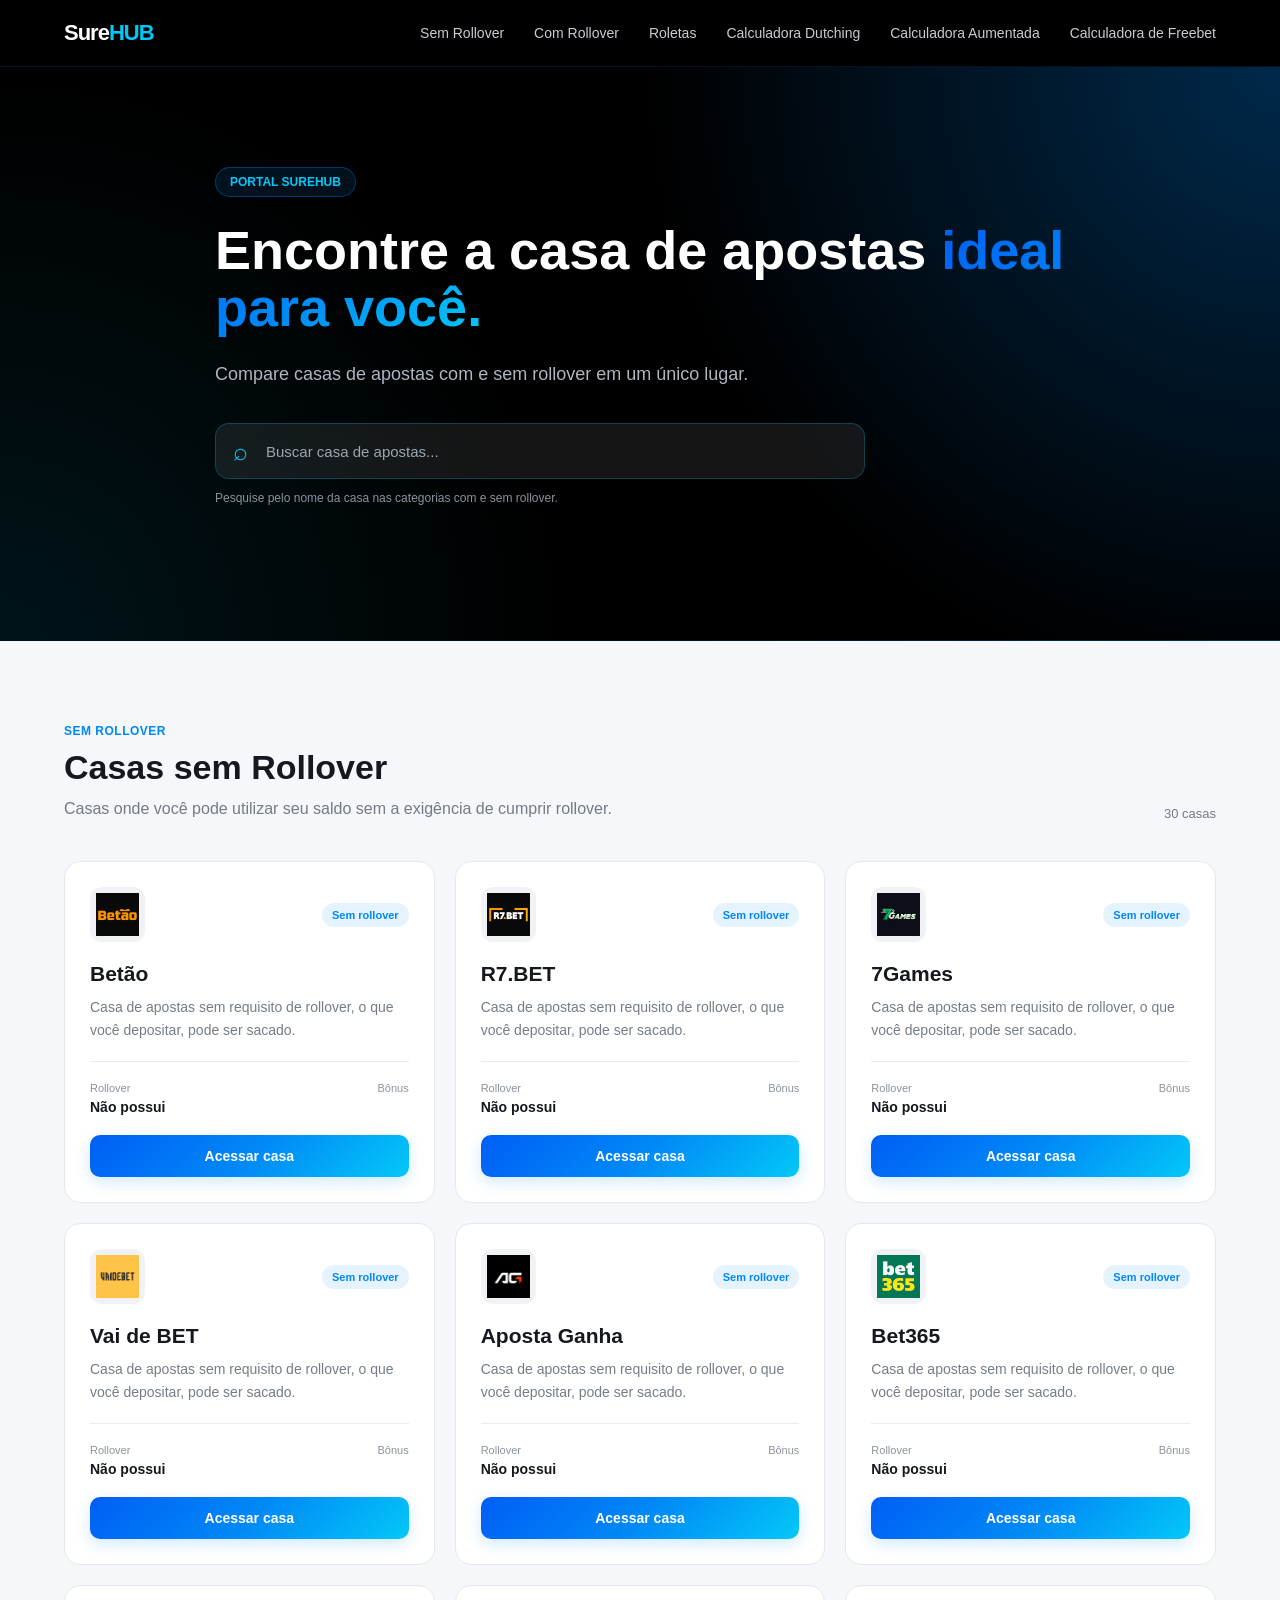
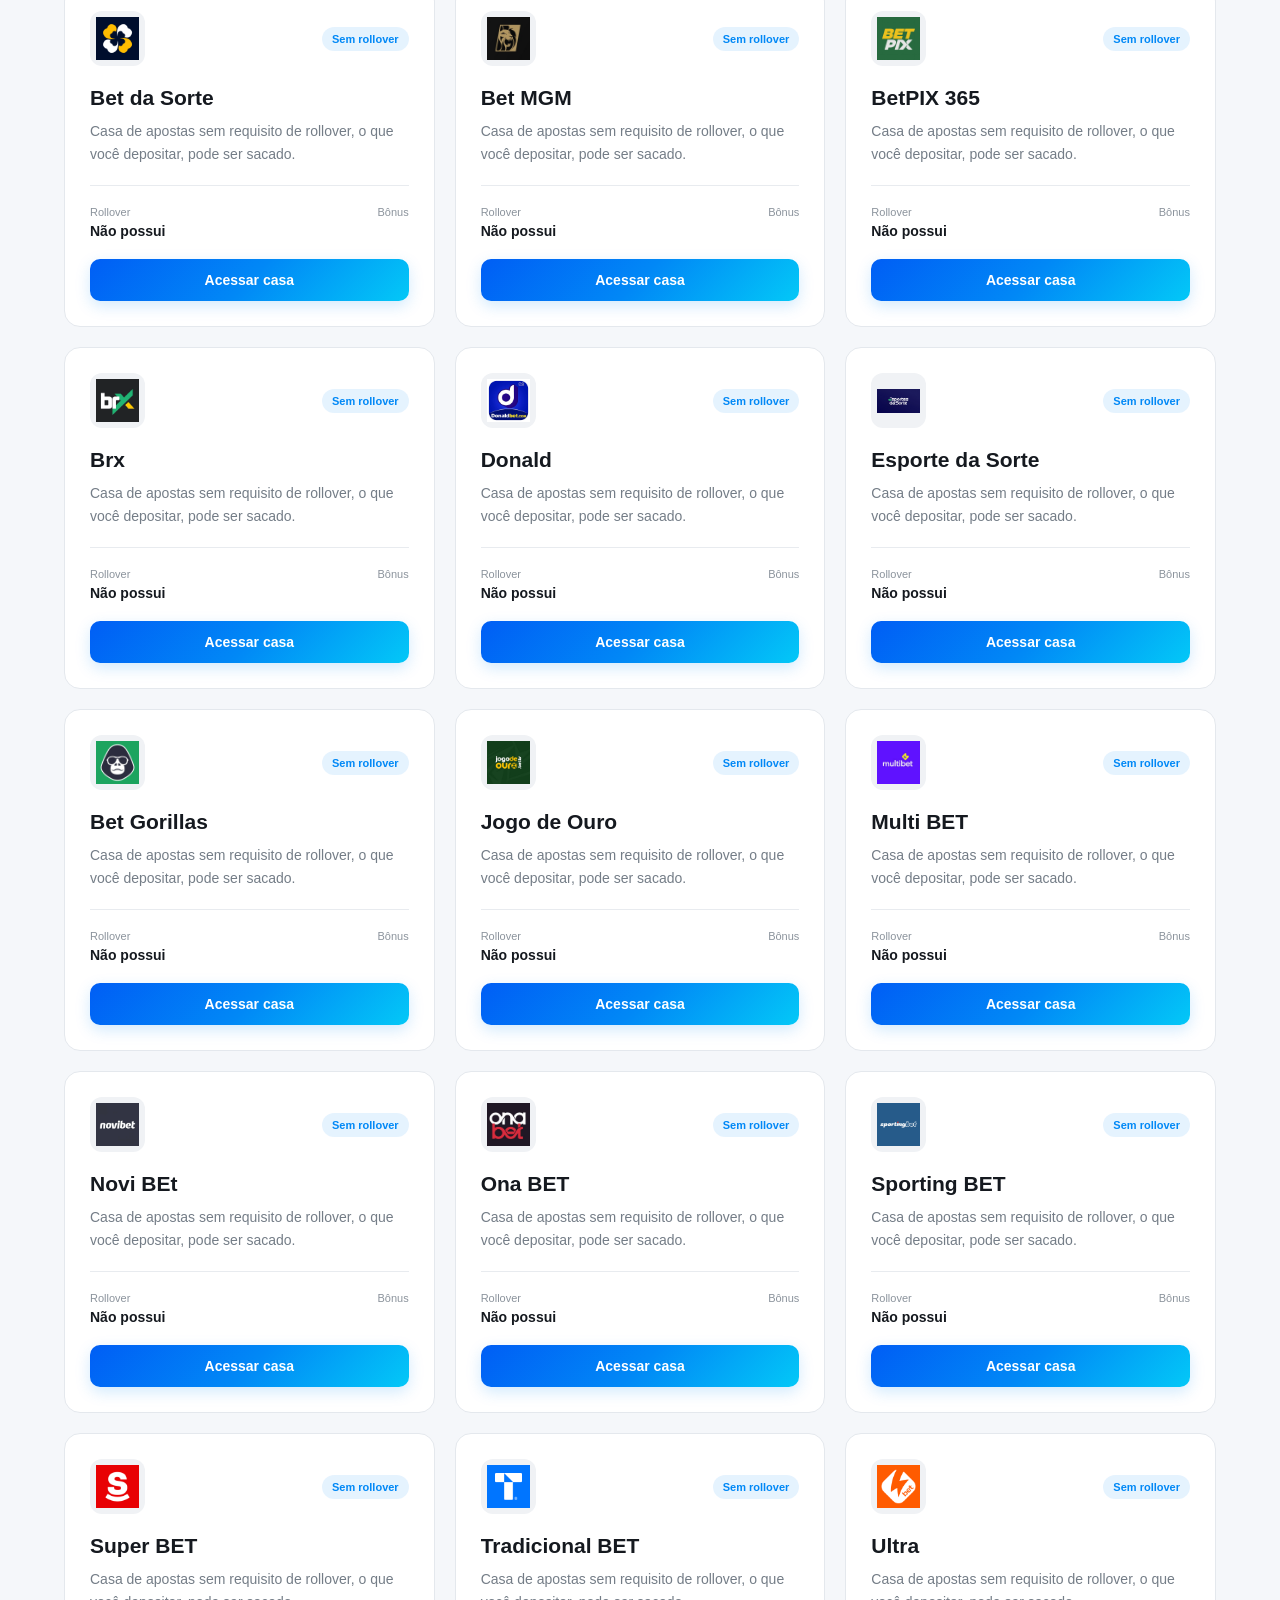
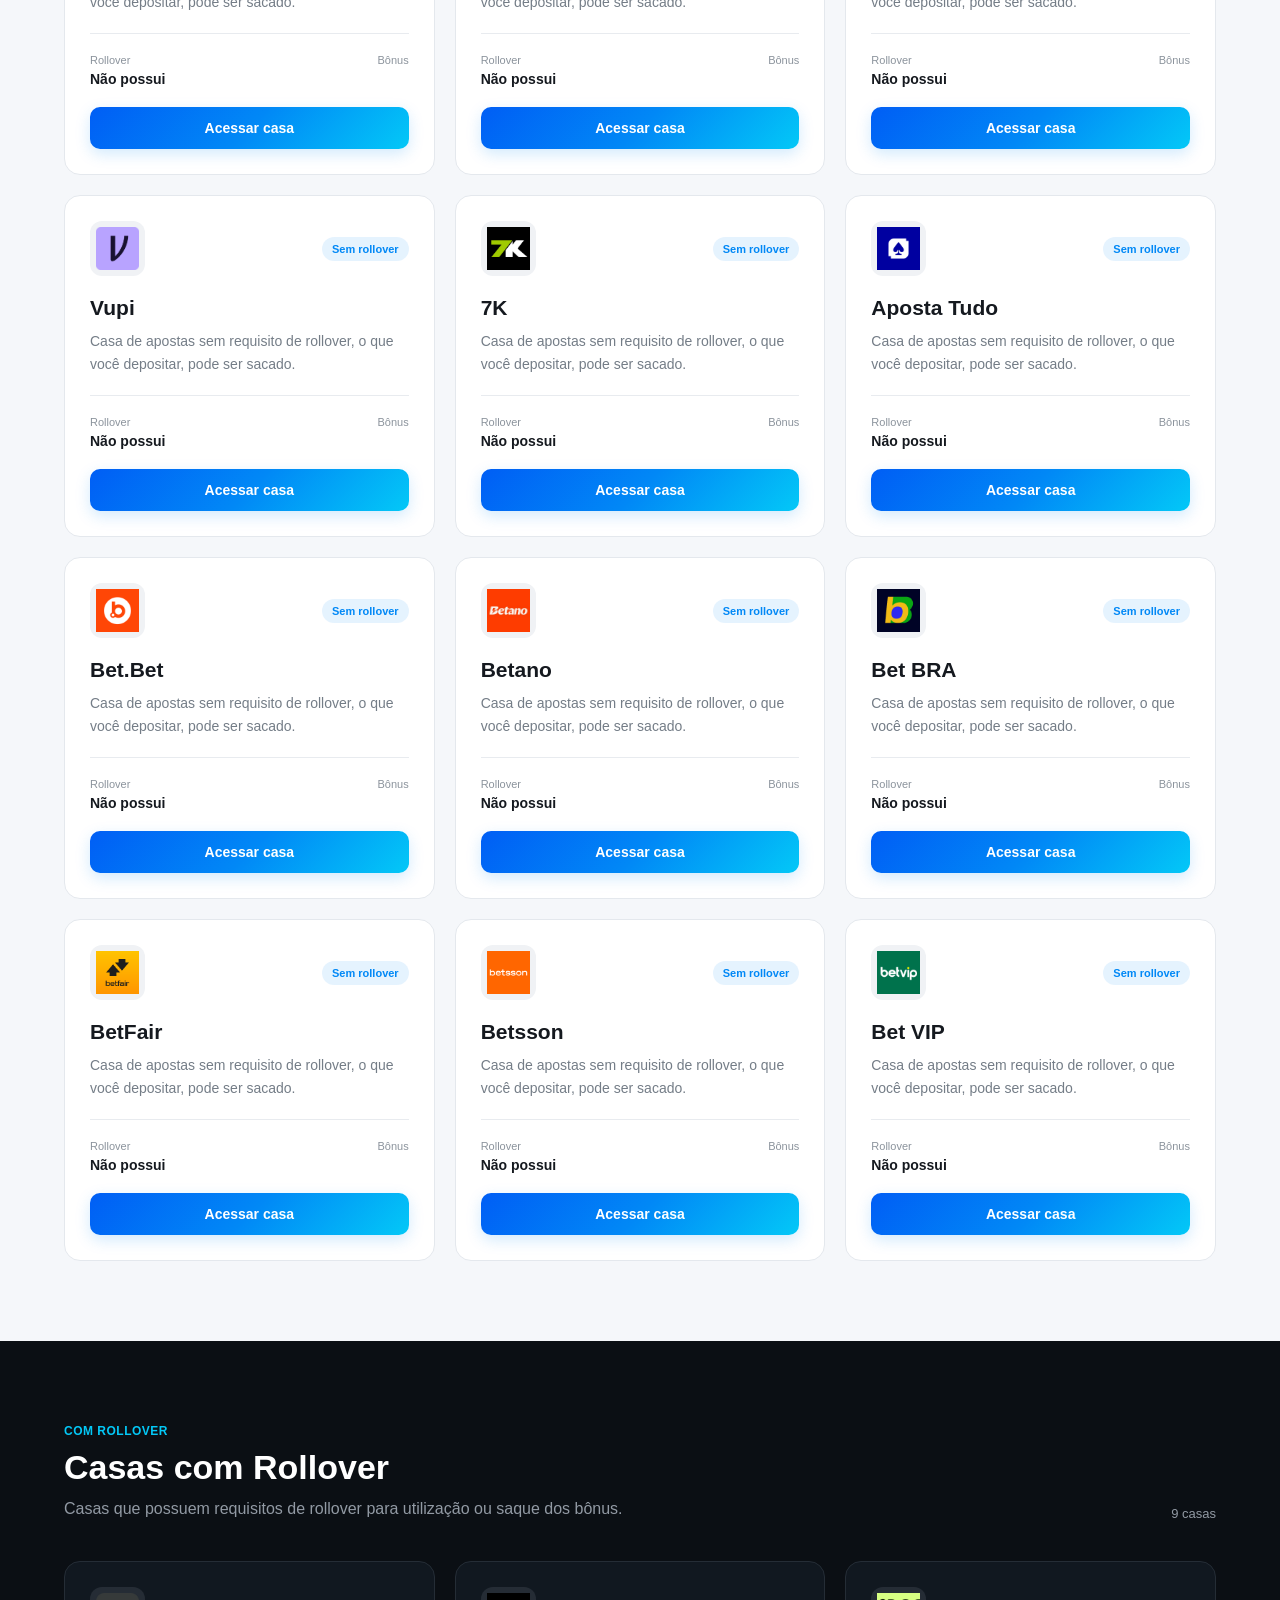
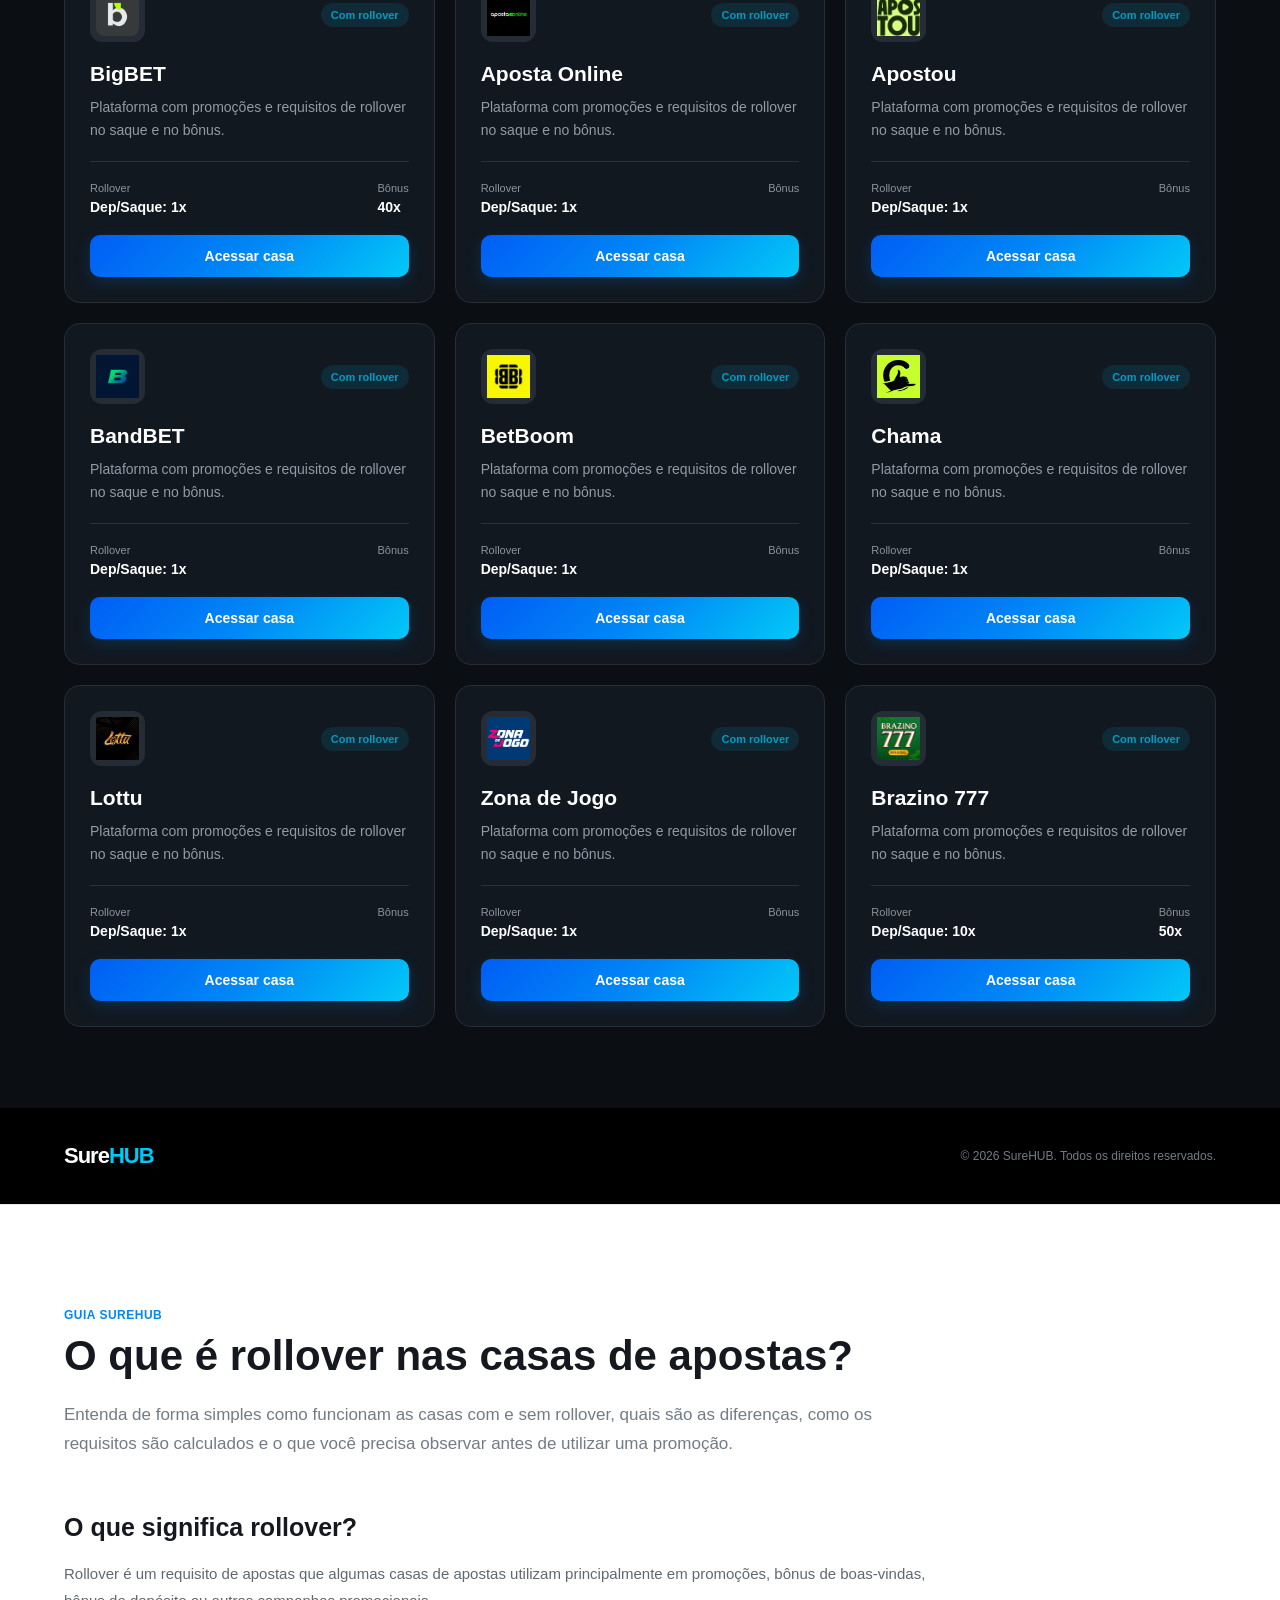
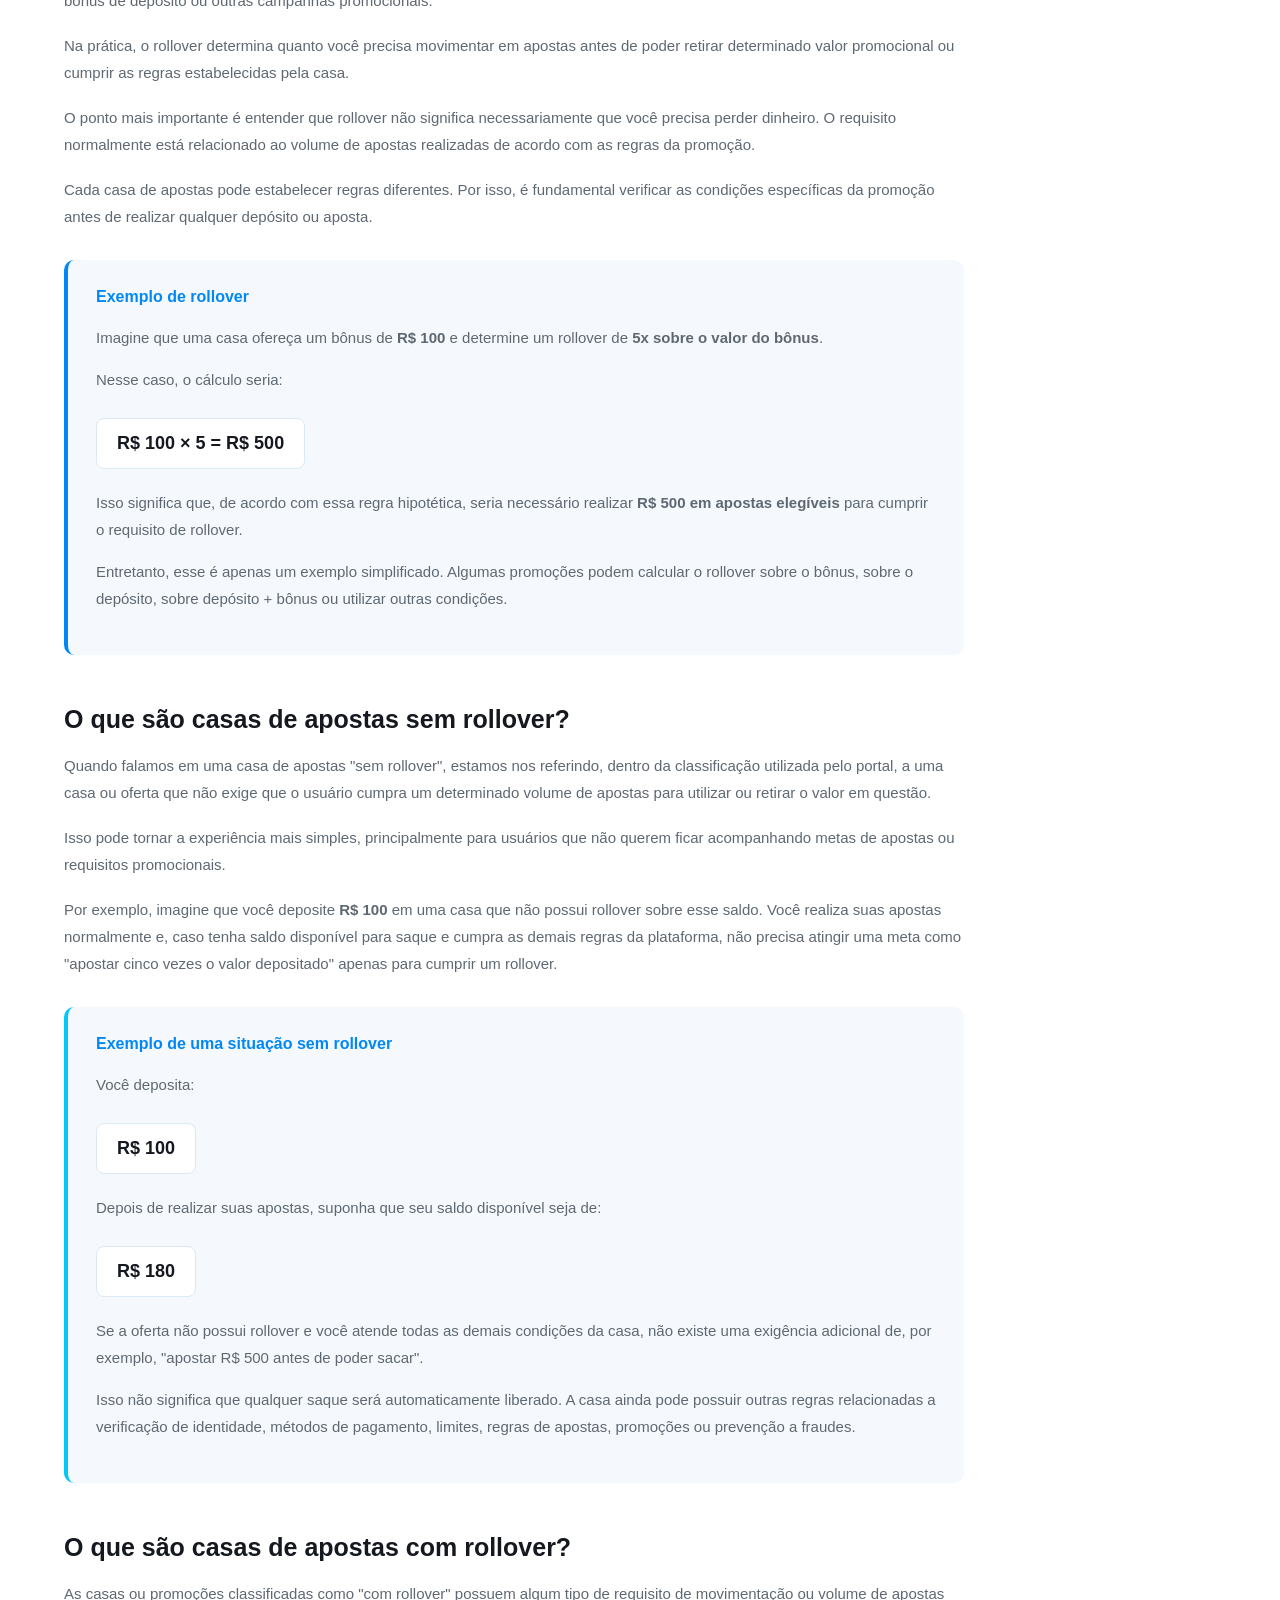
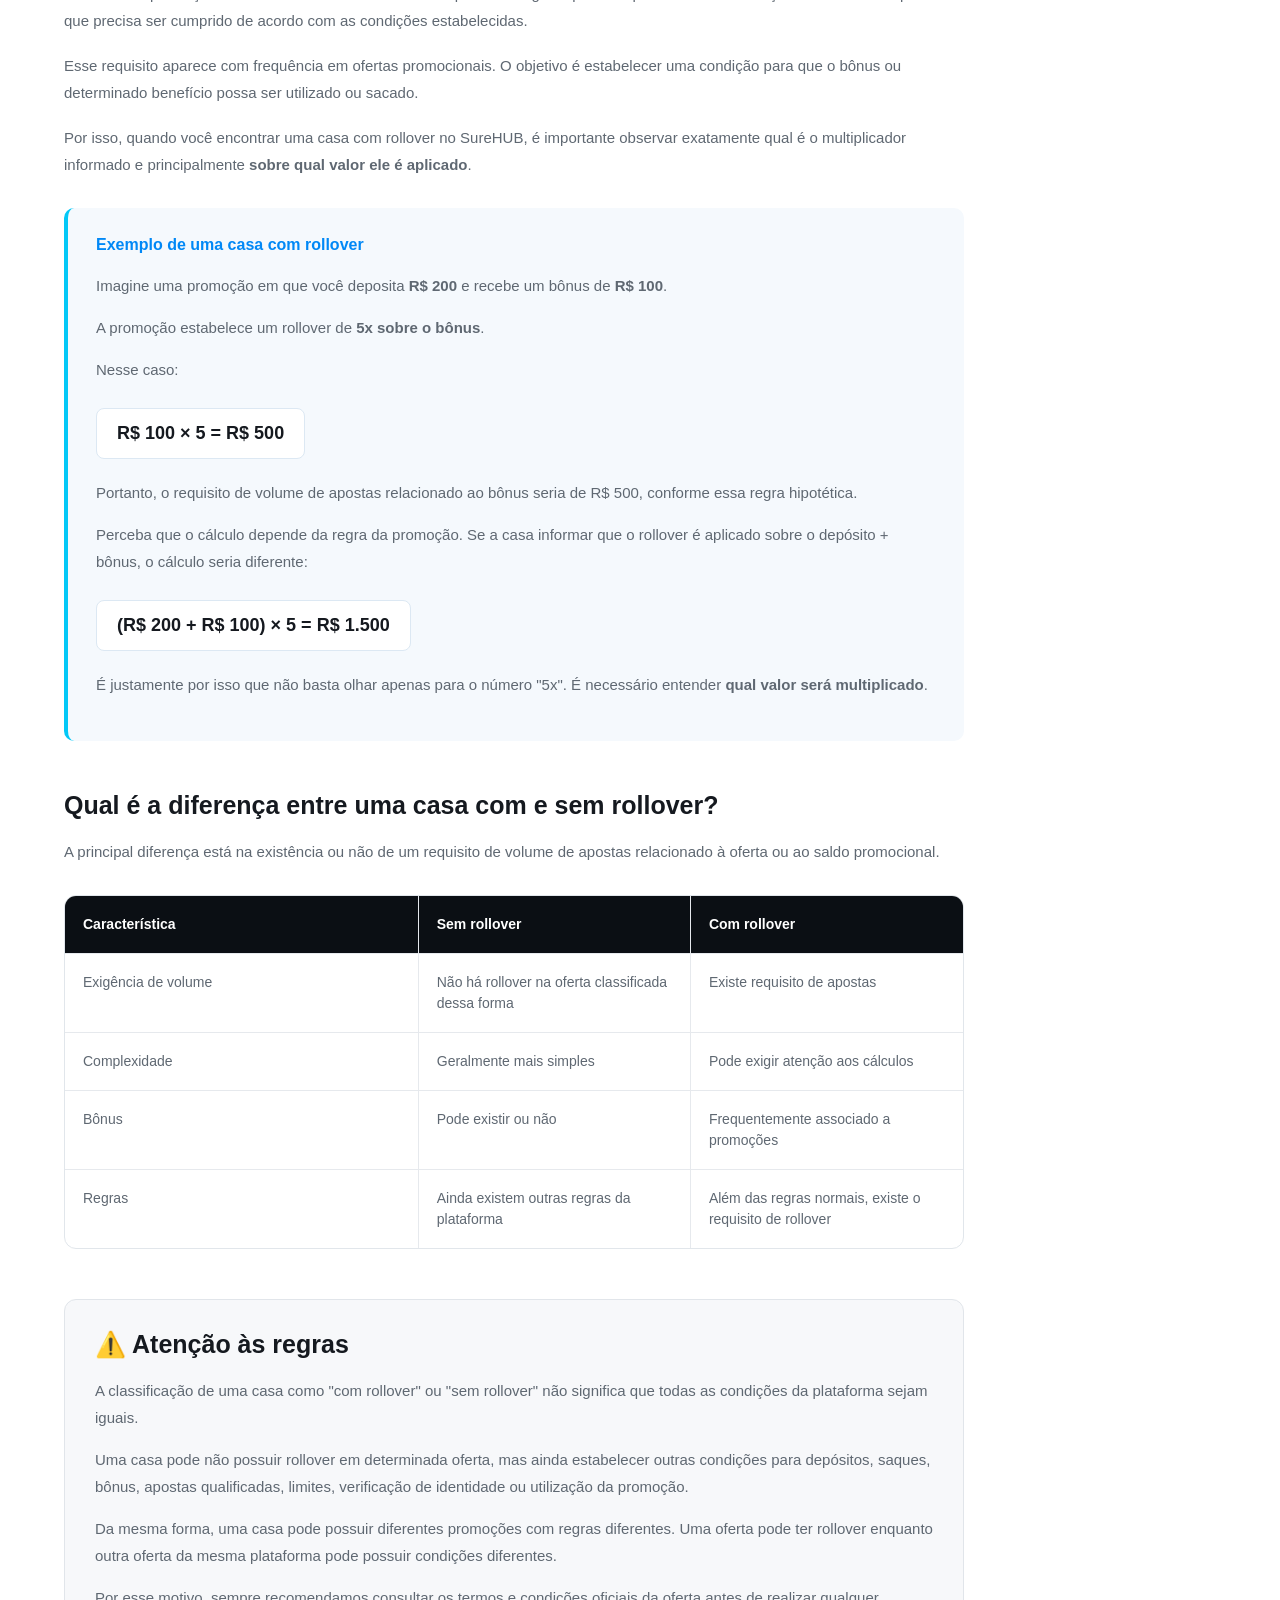
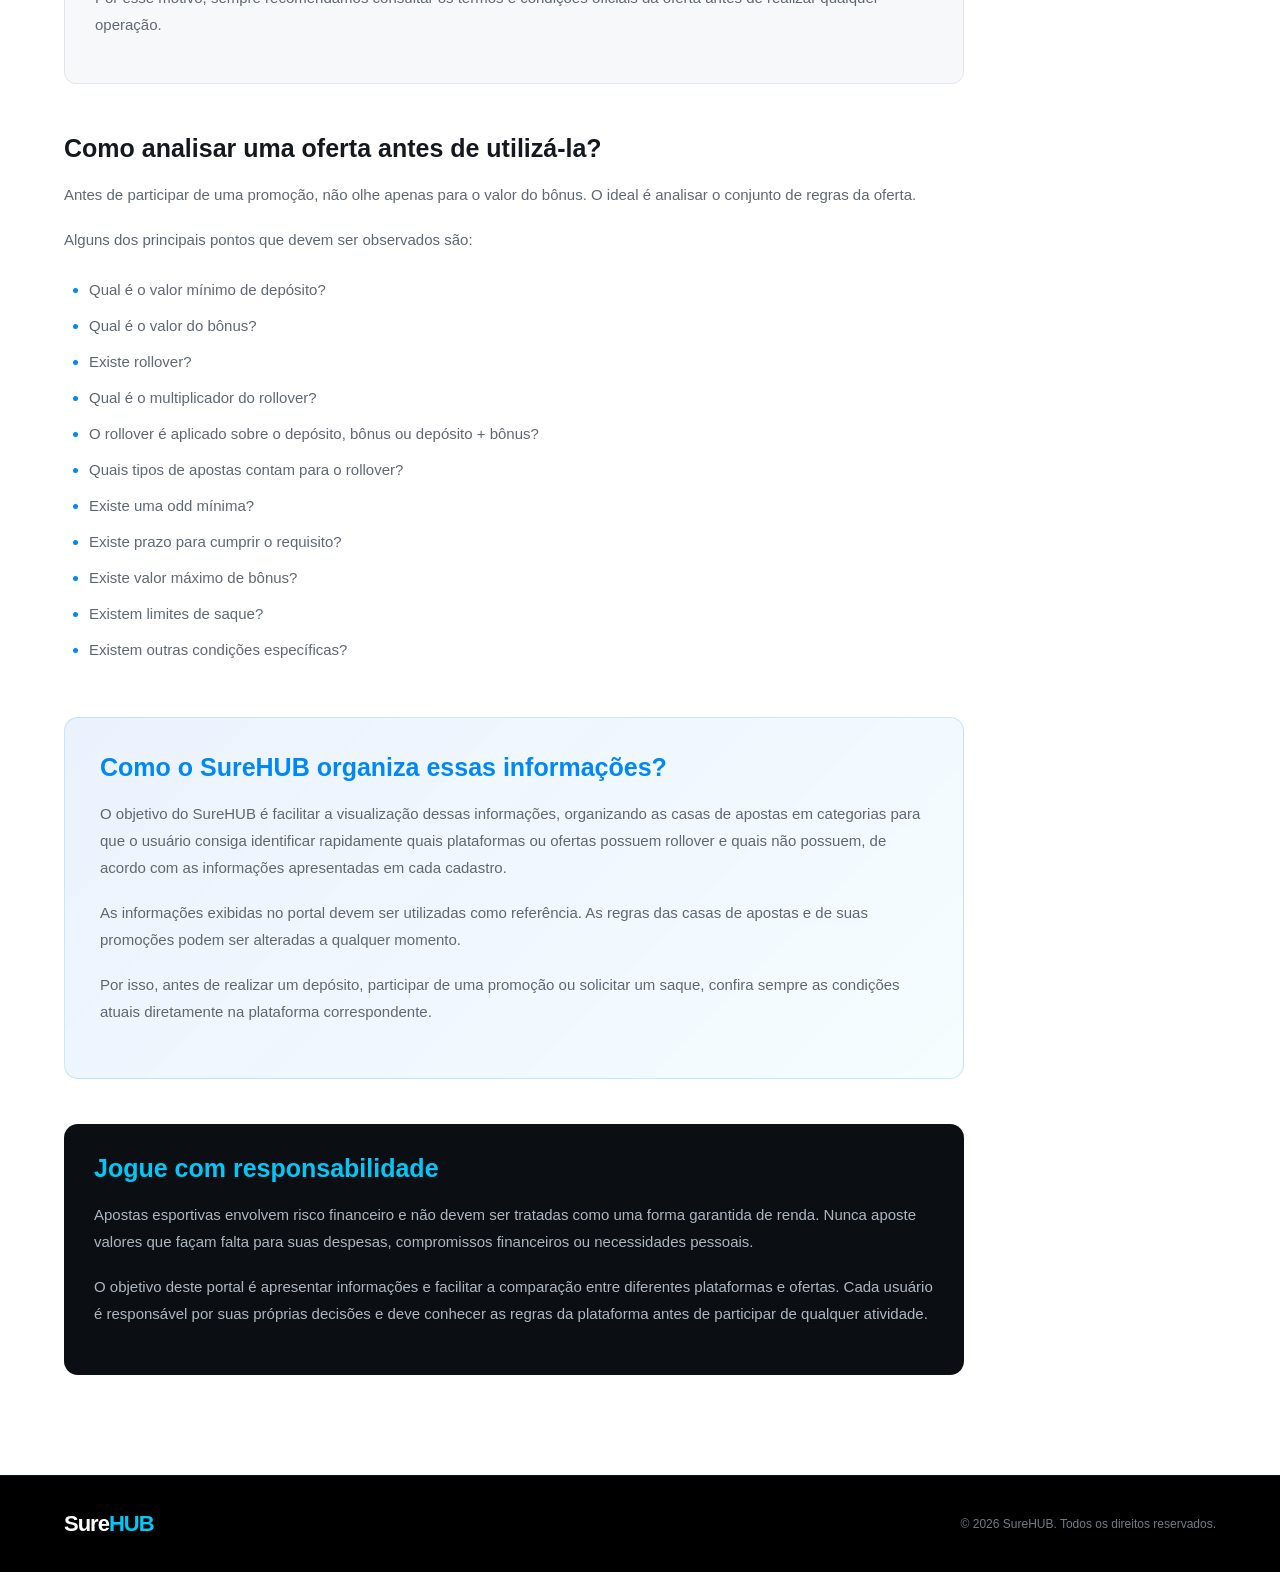
==== commit c5b07fdc: "update" ====
--- a/index.html
+++ b/index.html
@@ -26,6 +26,7 @@
                 <a href="#com-rollover">Com Rollover</a>
                  <a href="roletas.html" target="_blank" rel="noopener noreferrer">Roletas</a>
                 <a href="dutching.html" target="_blank" rel="noopener noreferrer">Calculadora Dutching</a>
+                <a href="aumentada.html" target="_blank" rel="noopener noreferrer">Calculadora Aumentada</a>
                 <a href="freebet.html" target="_blank" rel="noopener noreferrer">Calculadora de Freebet</a>
             </nav>
 
